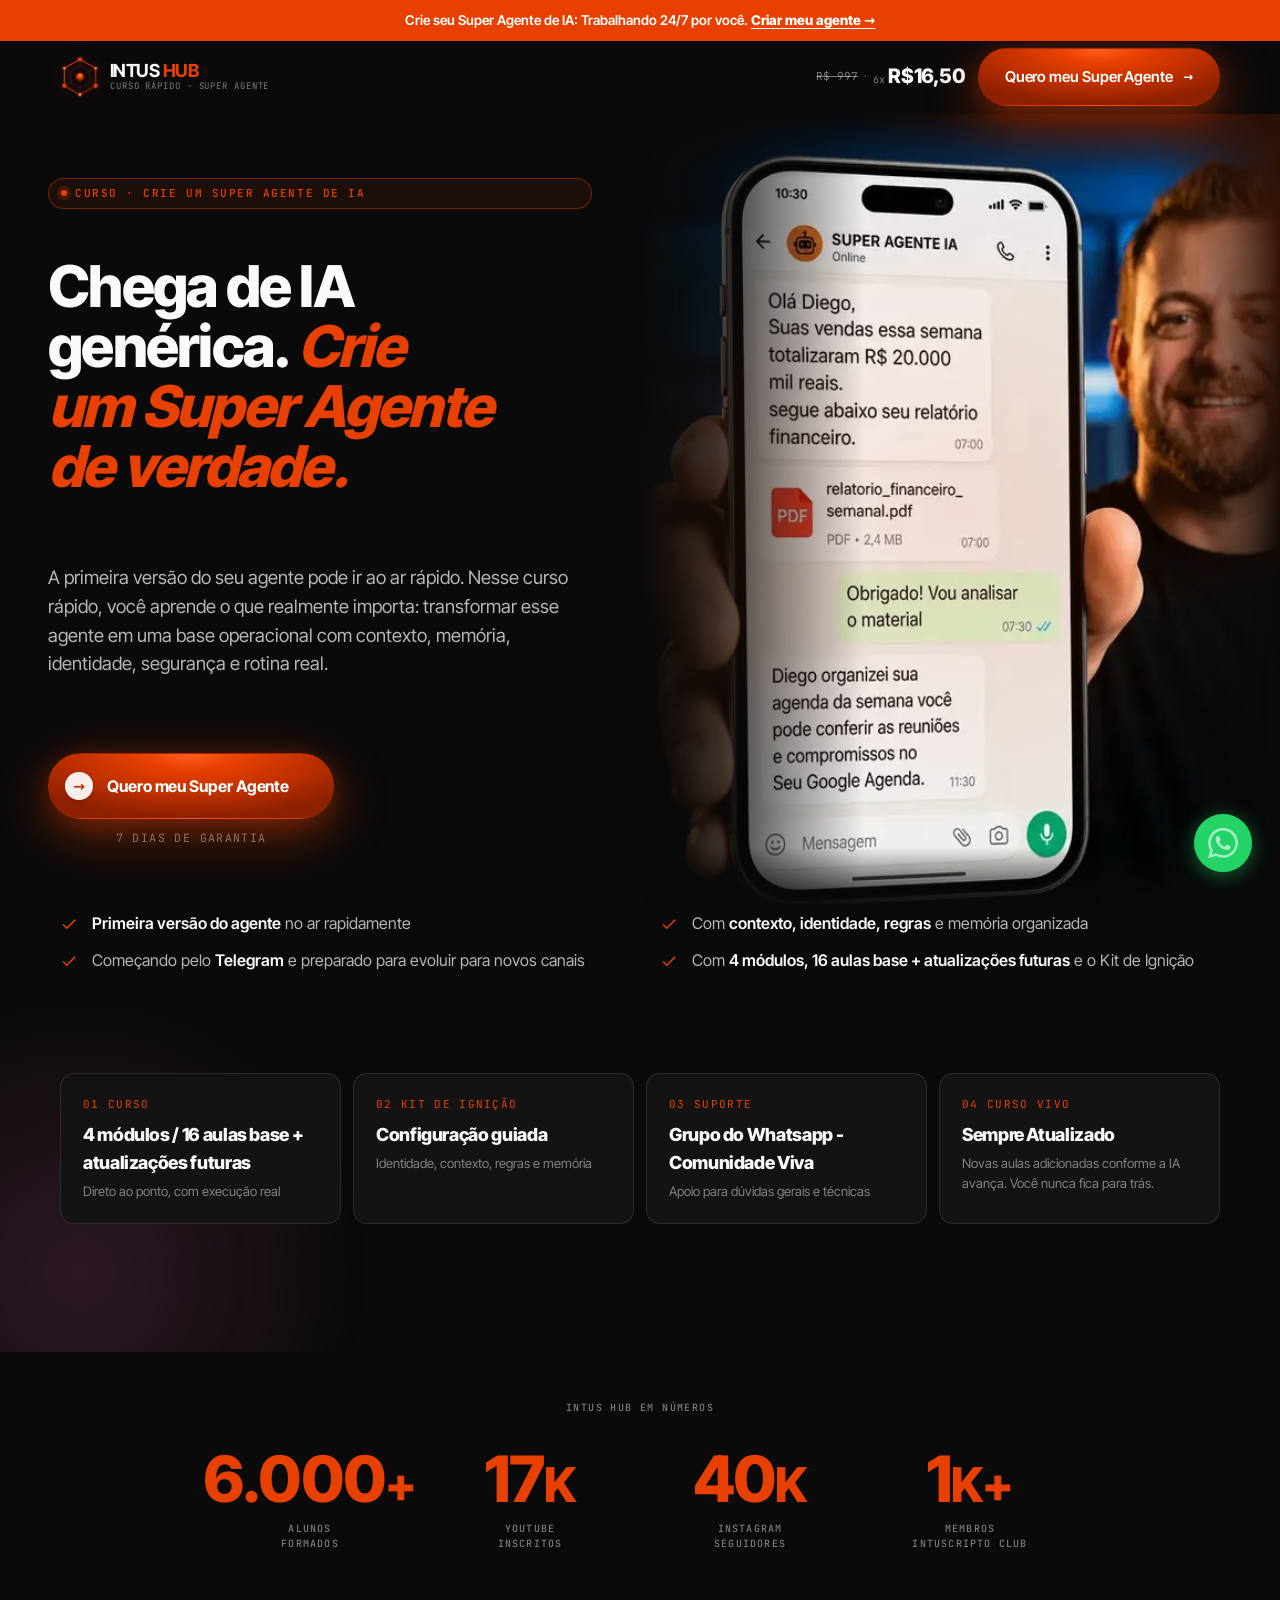
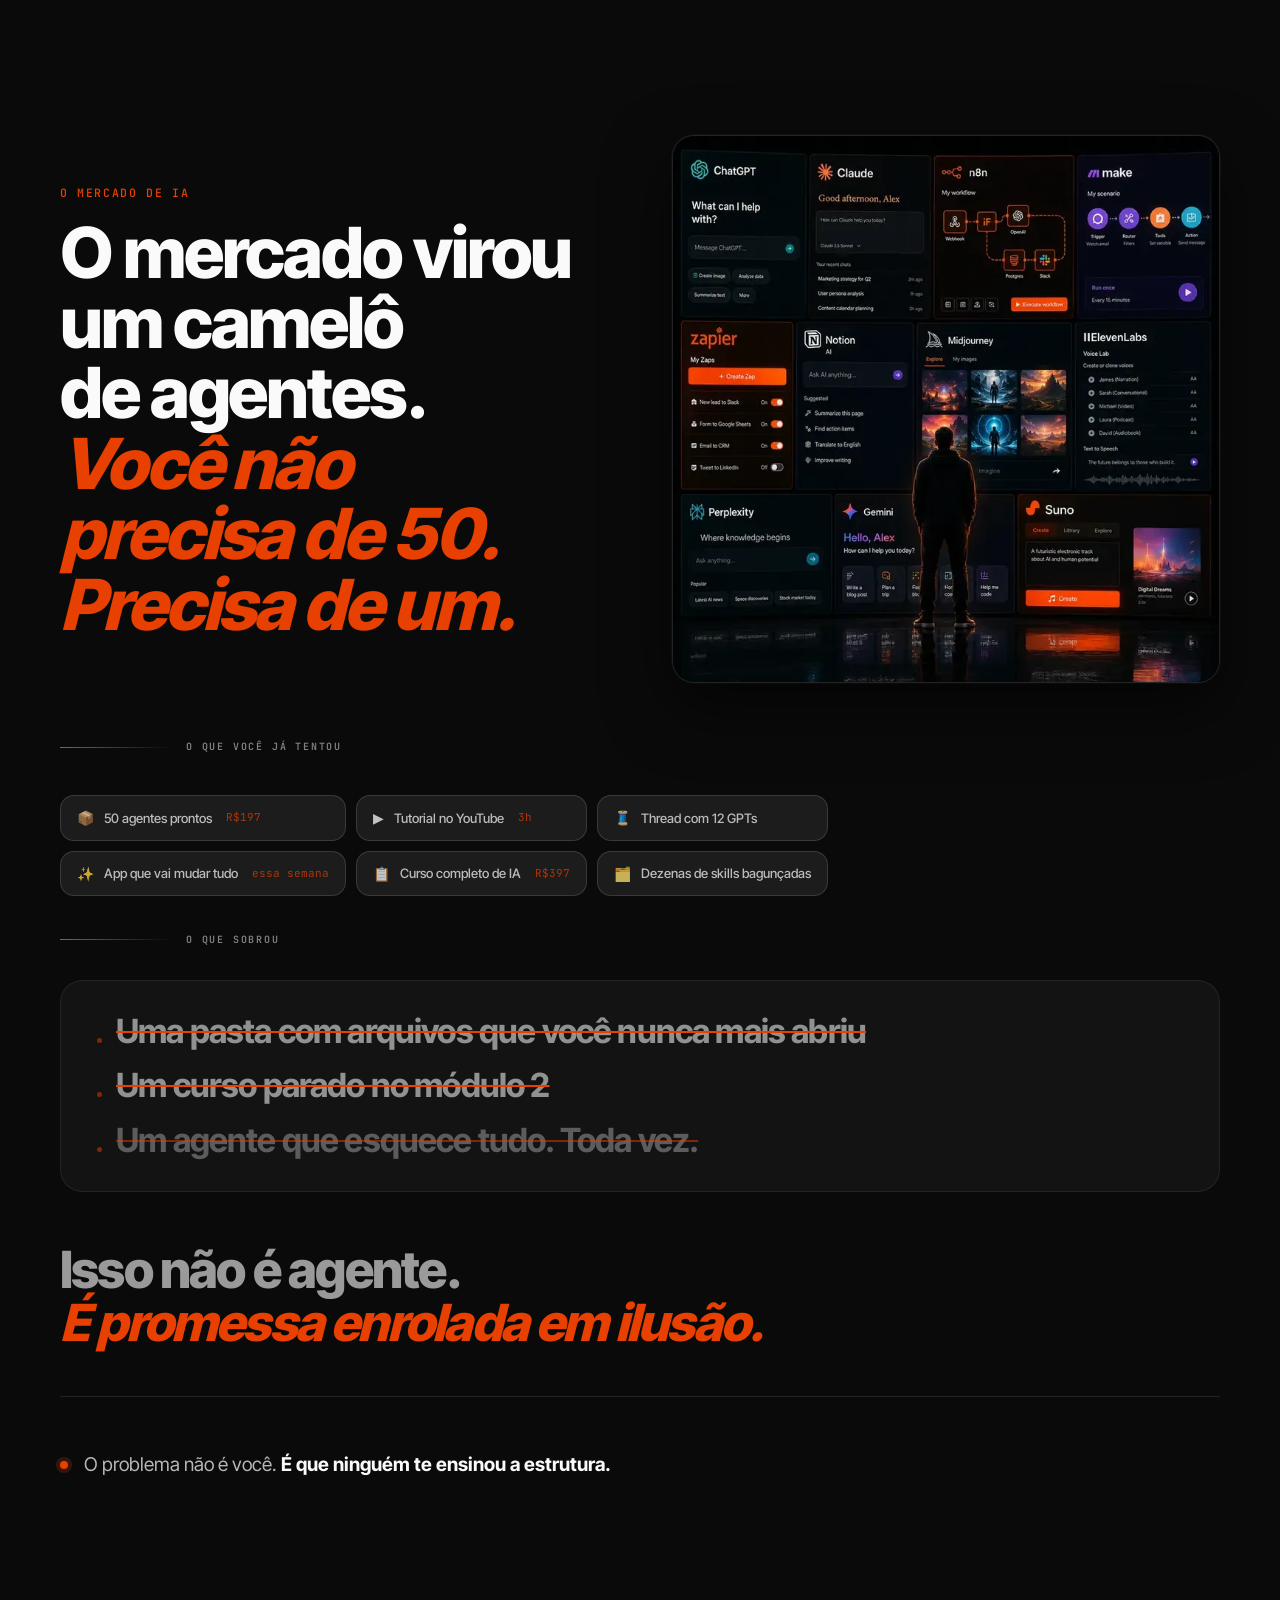
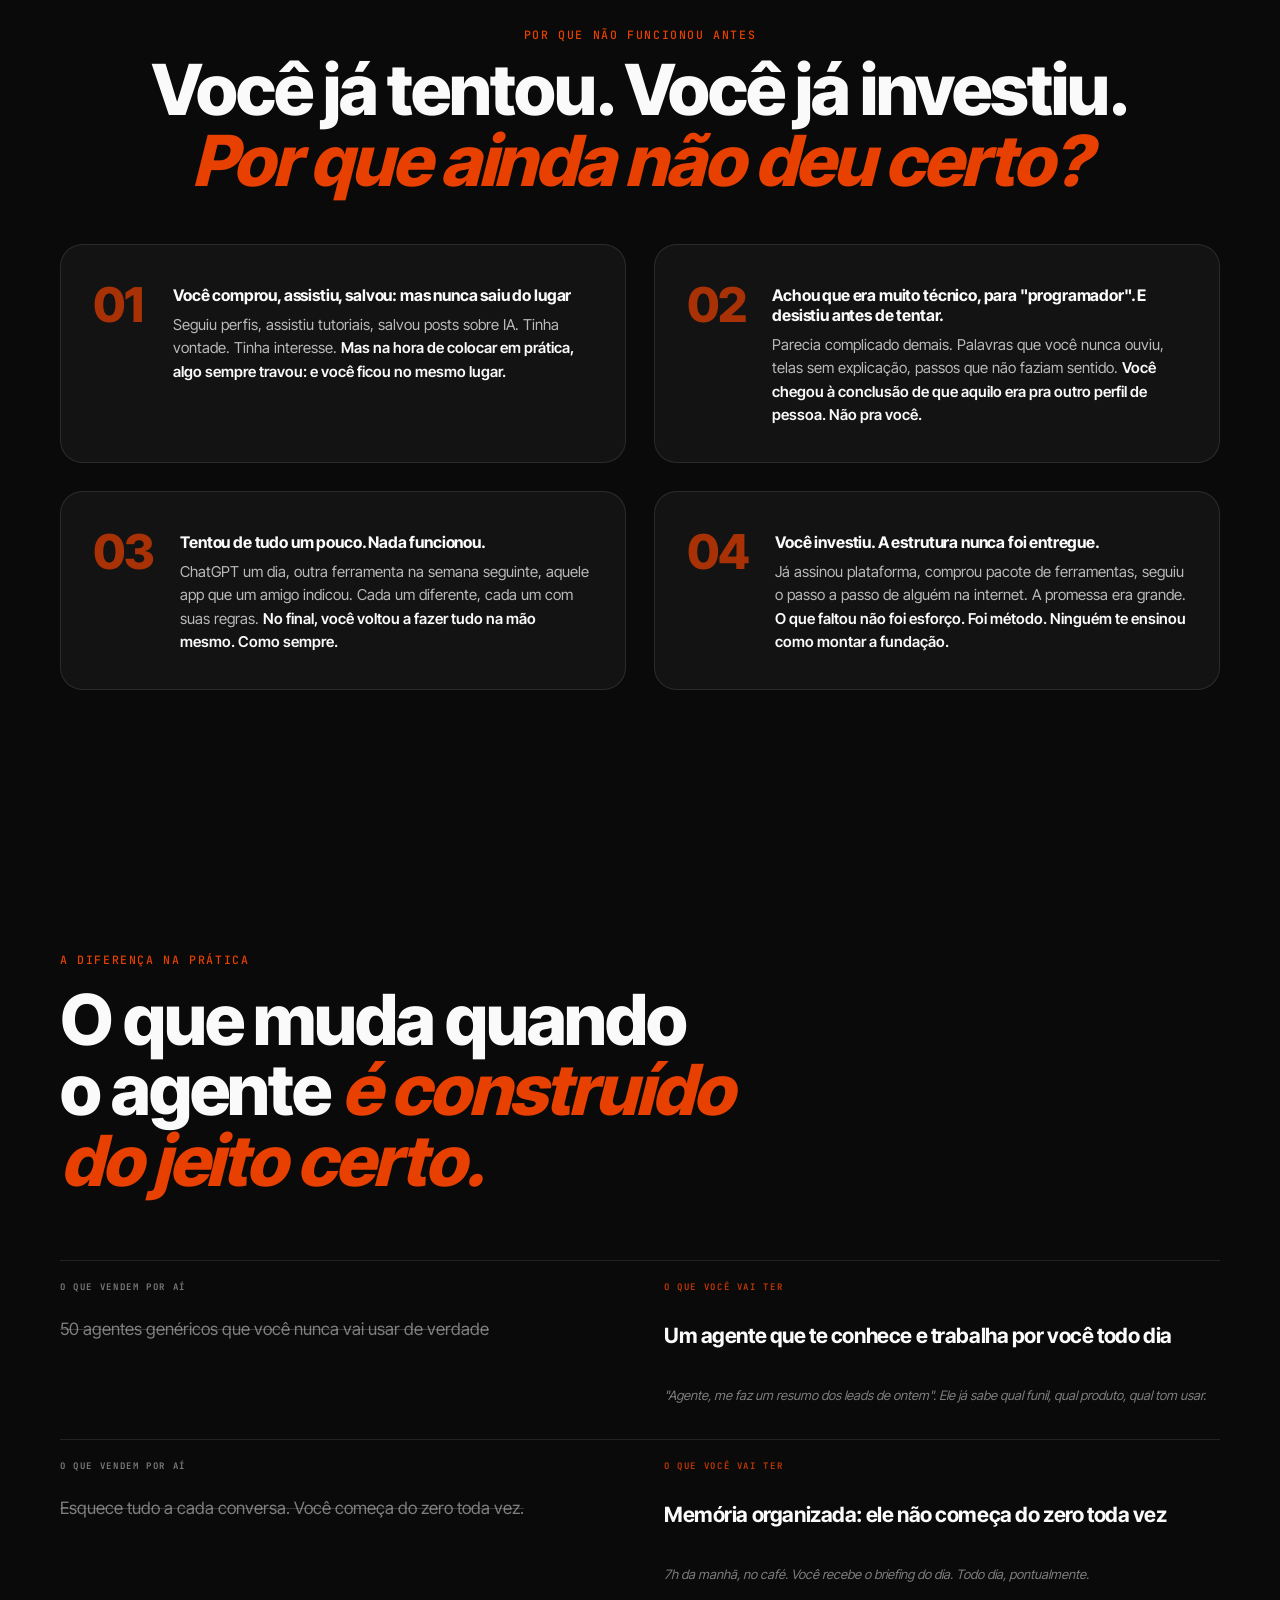
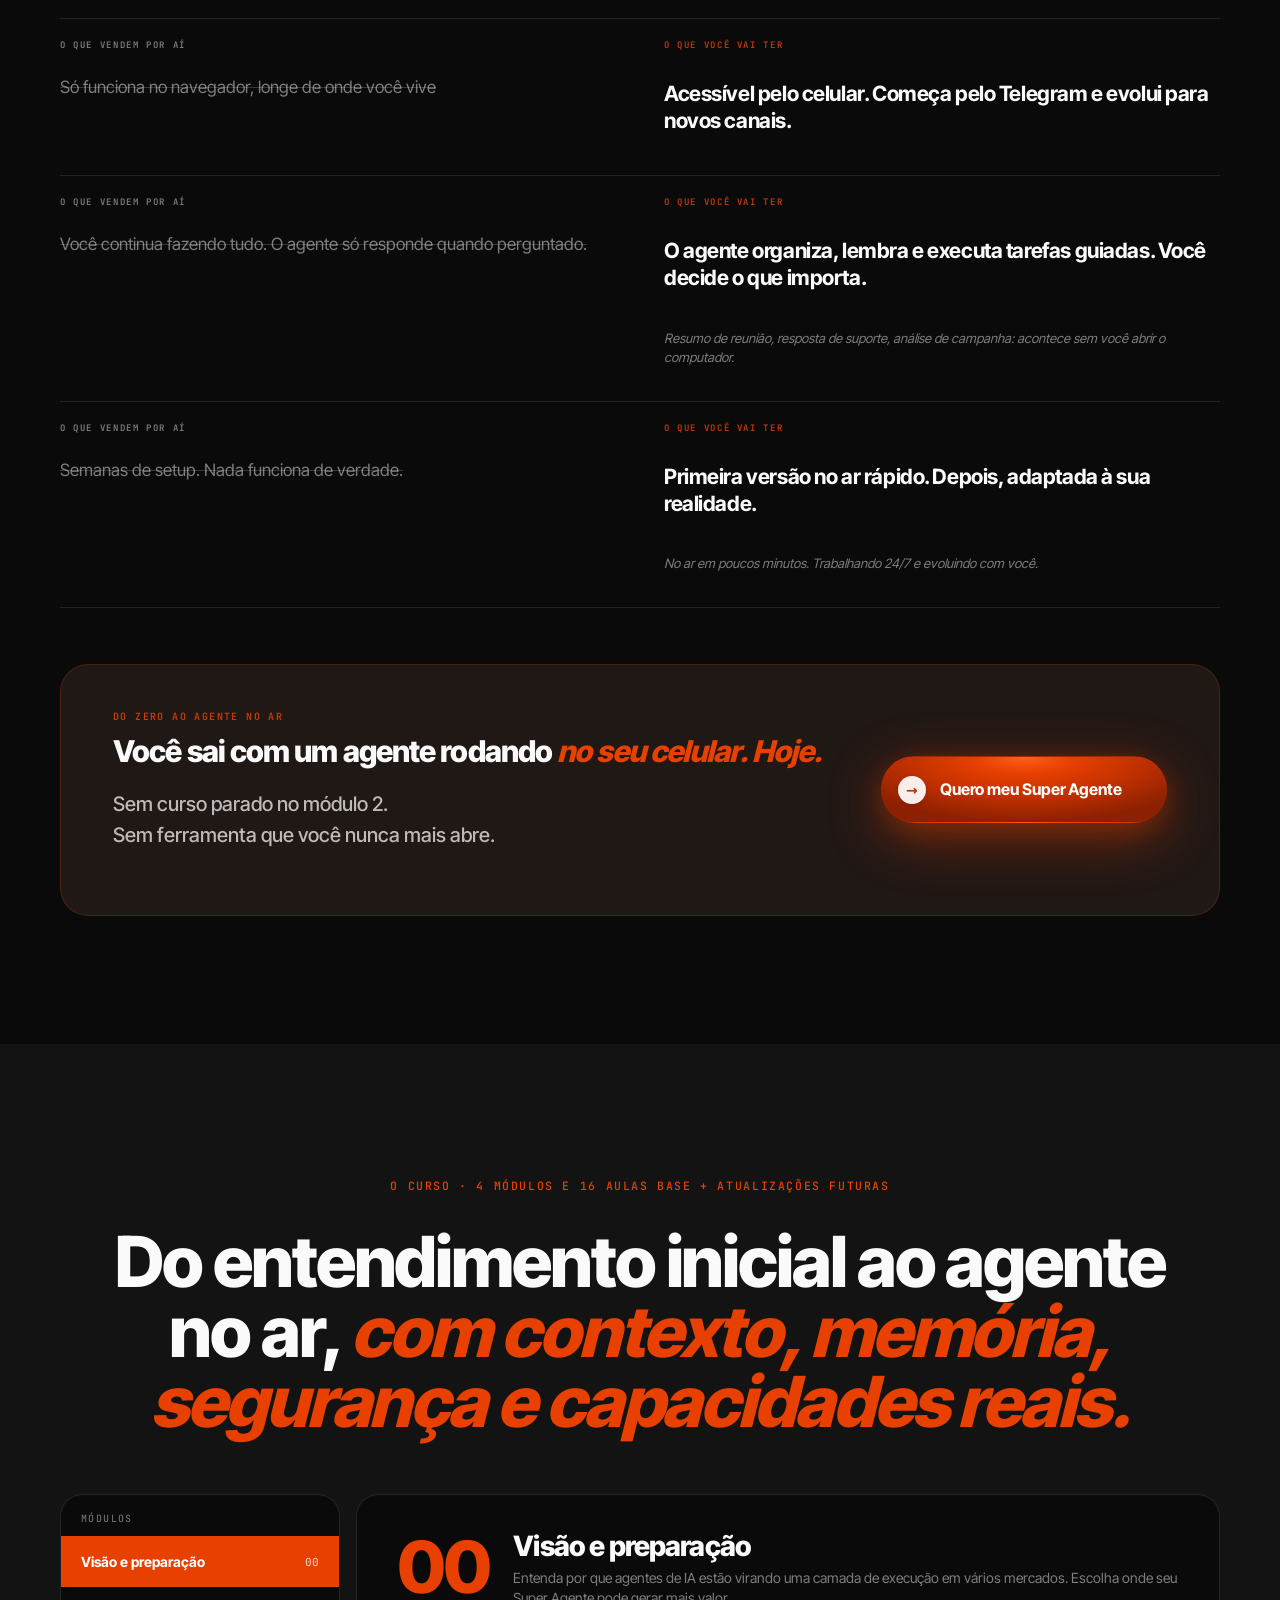
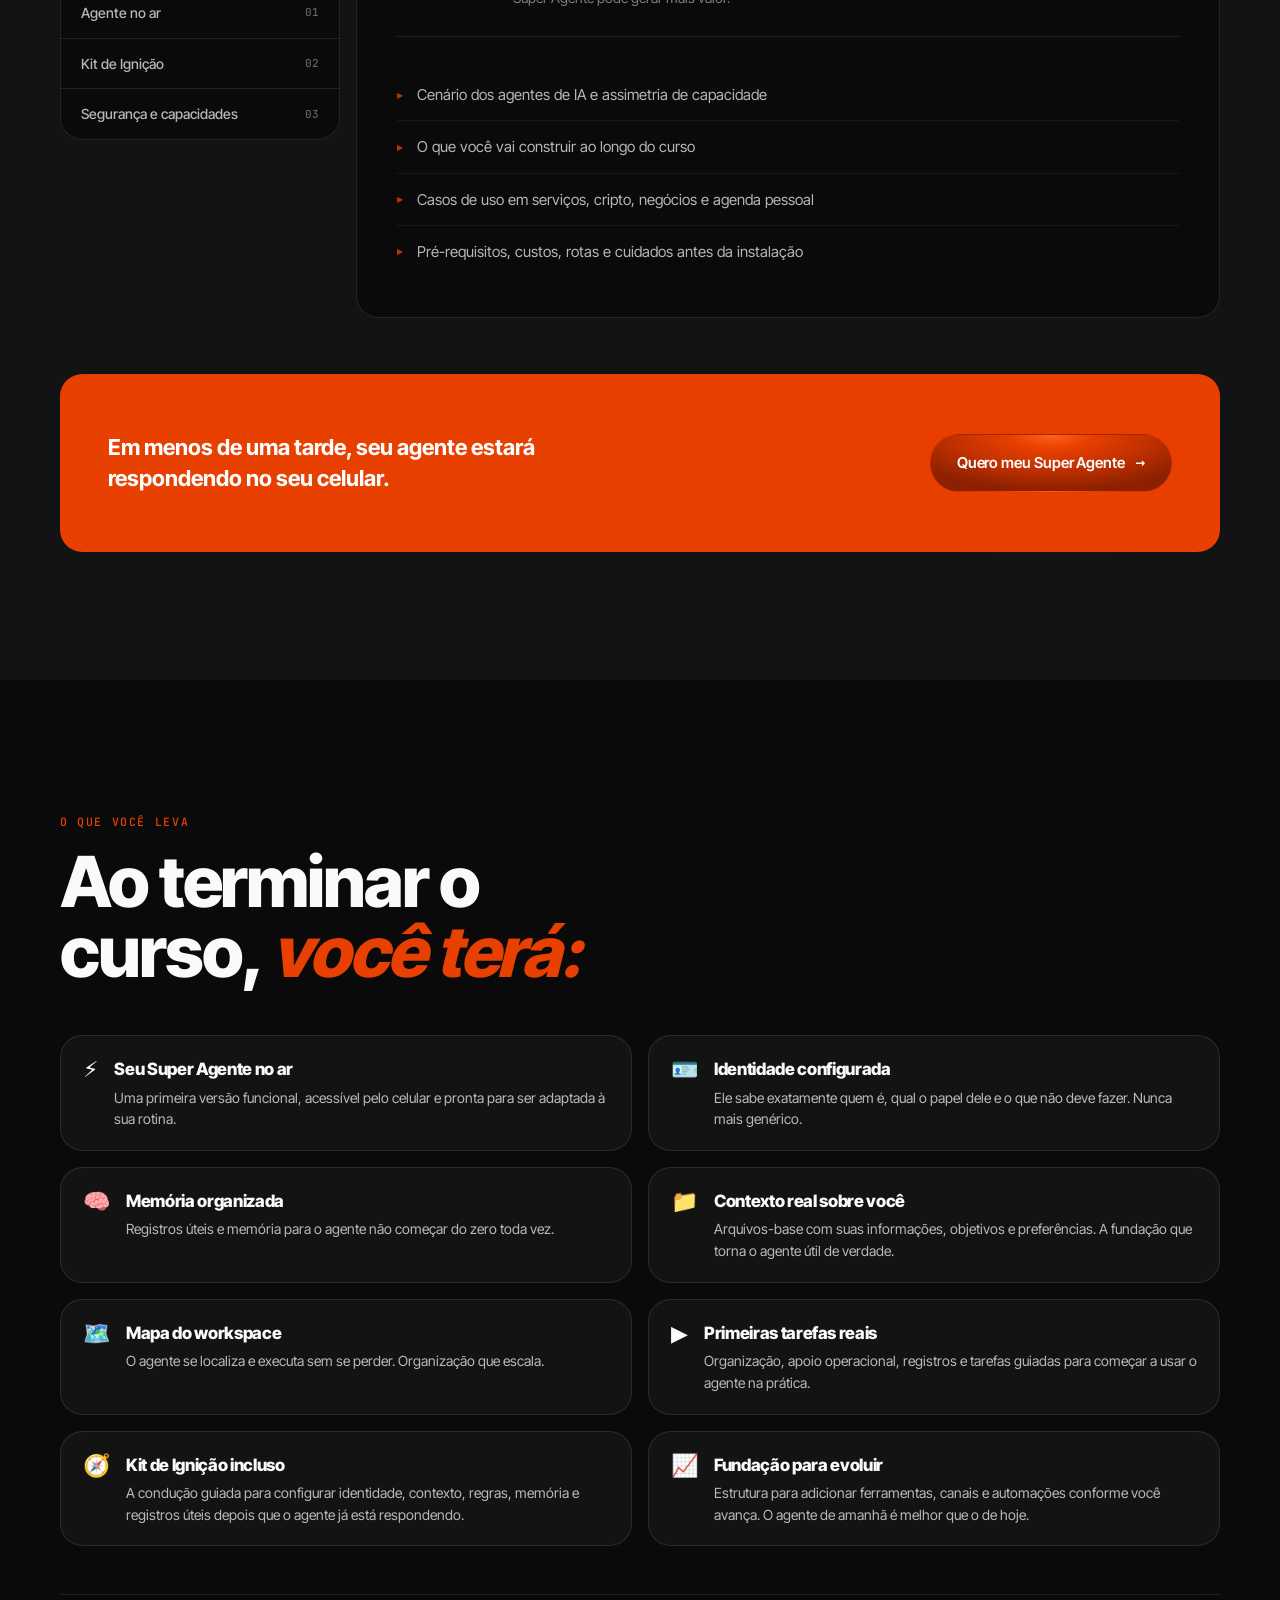
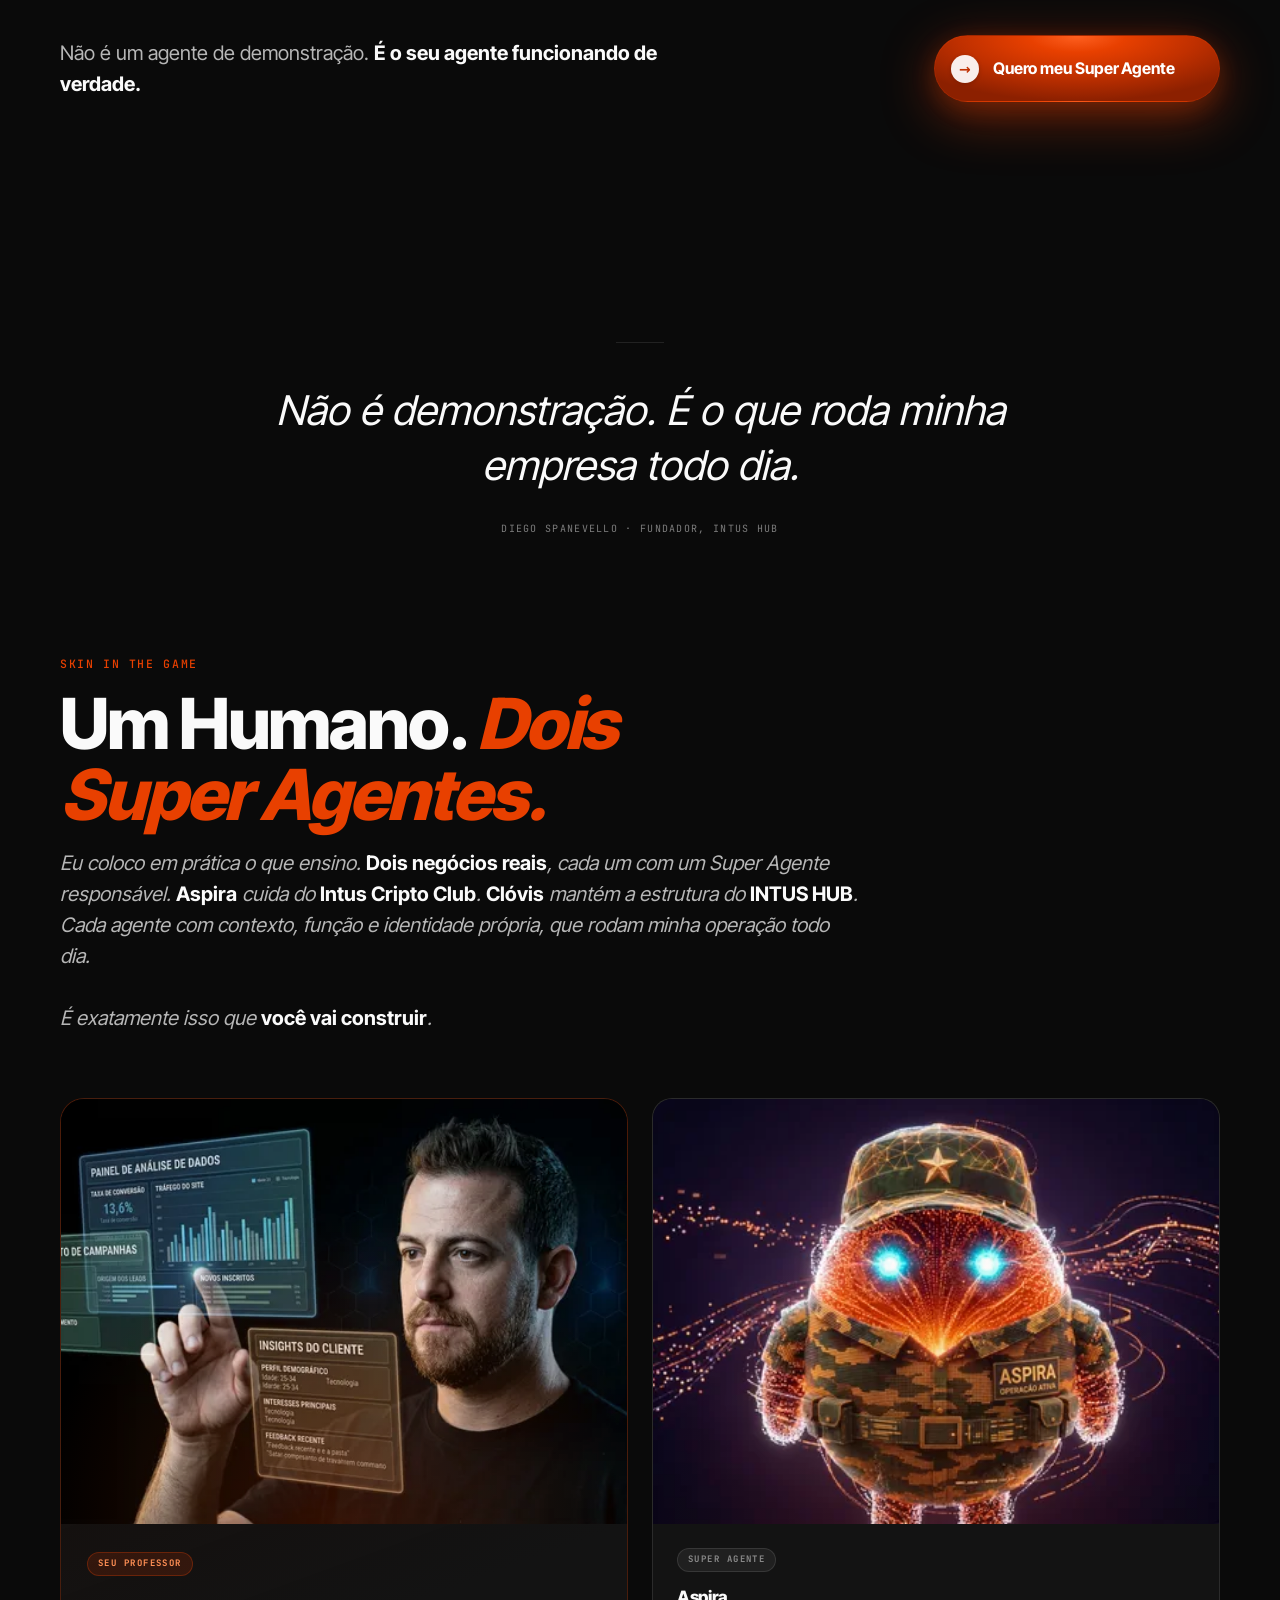
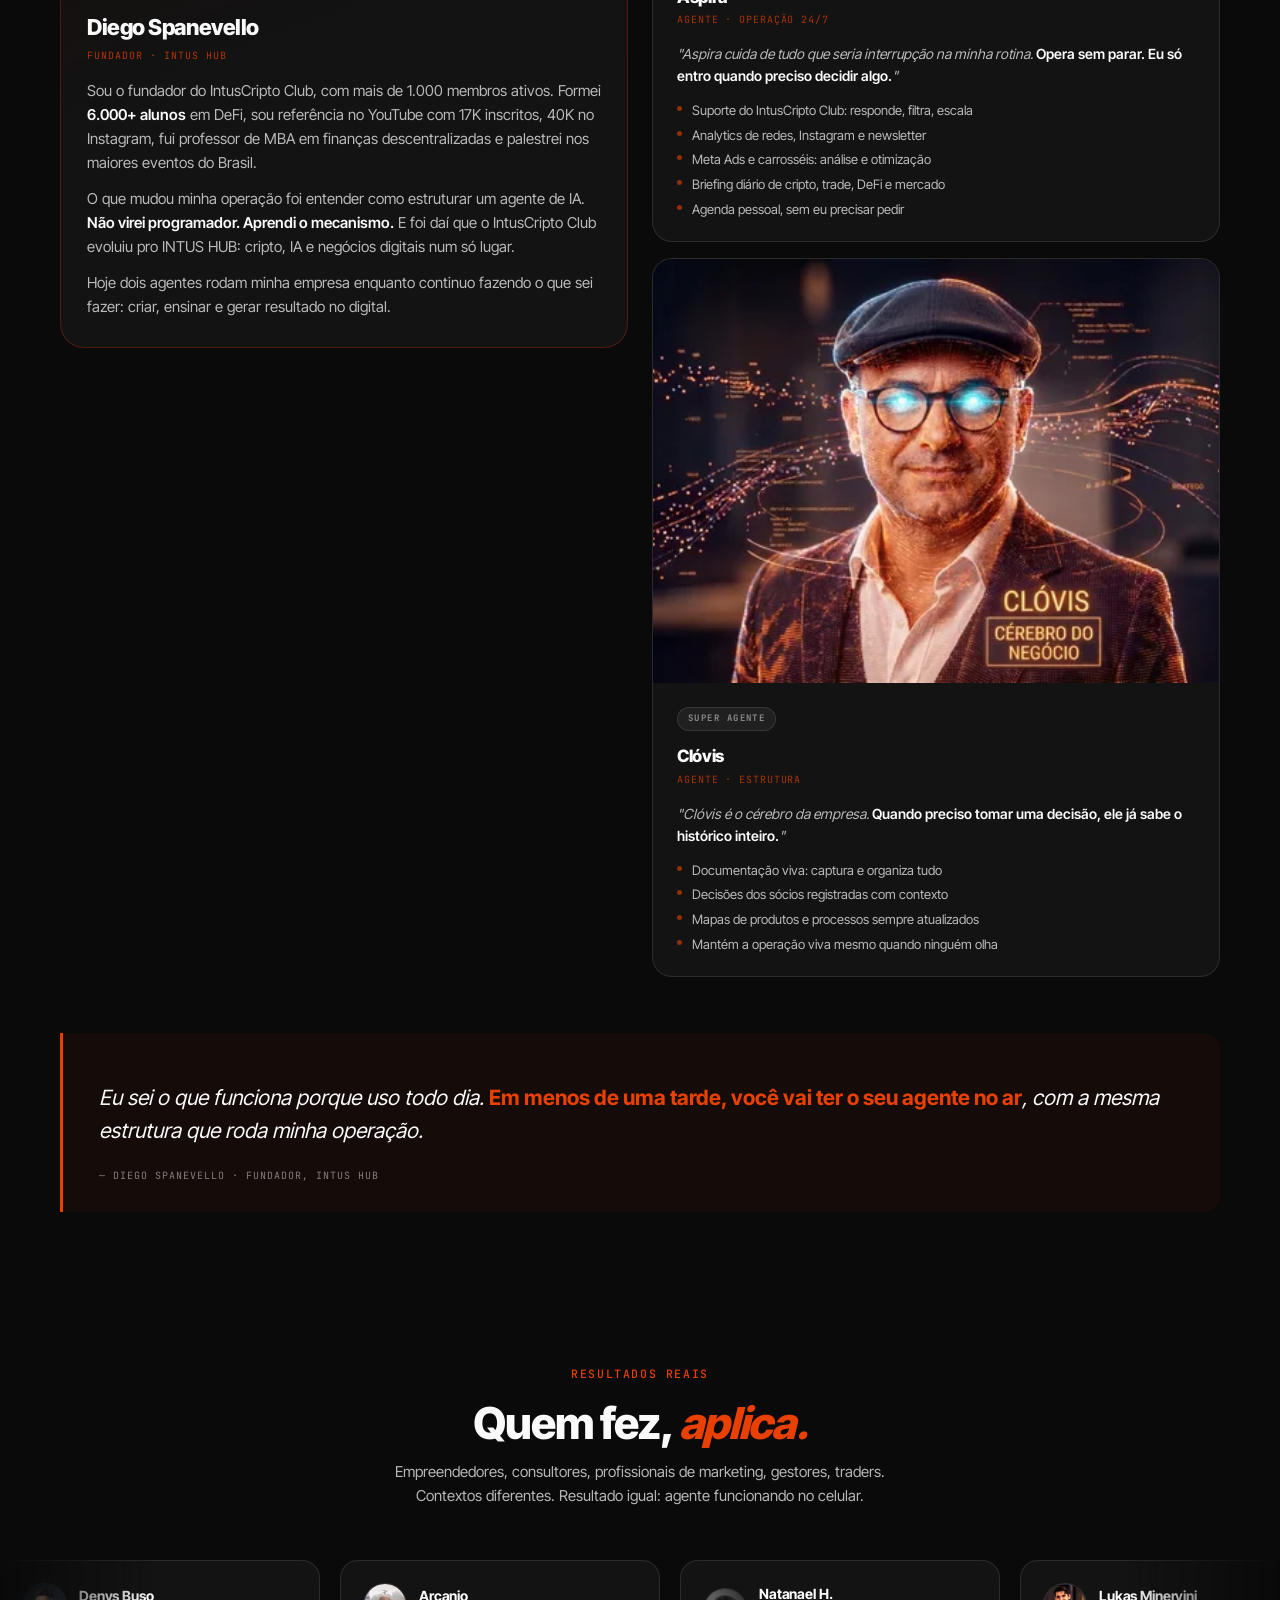
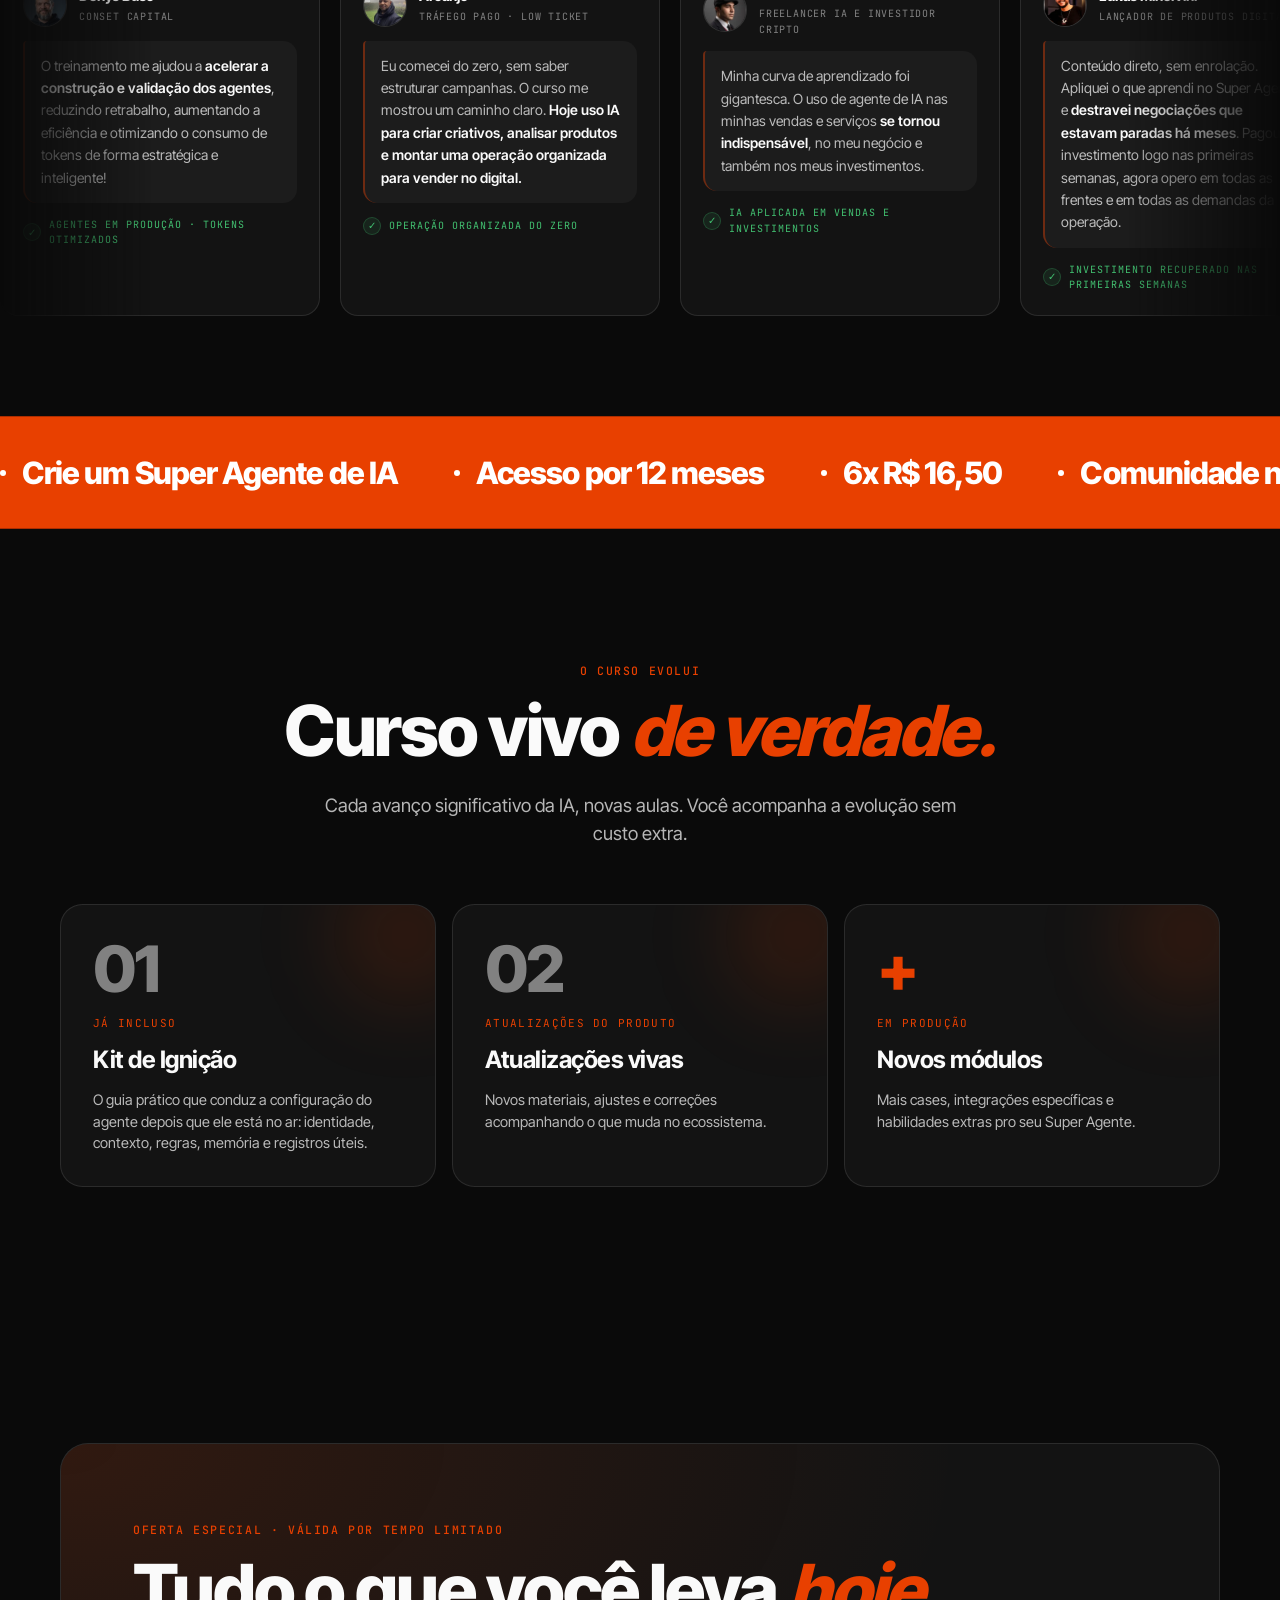
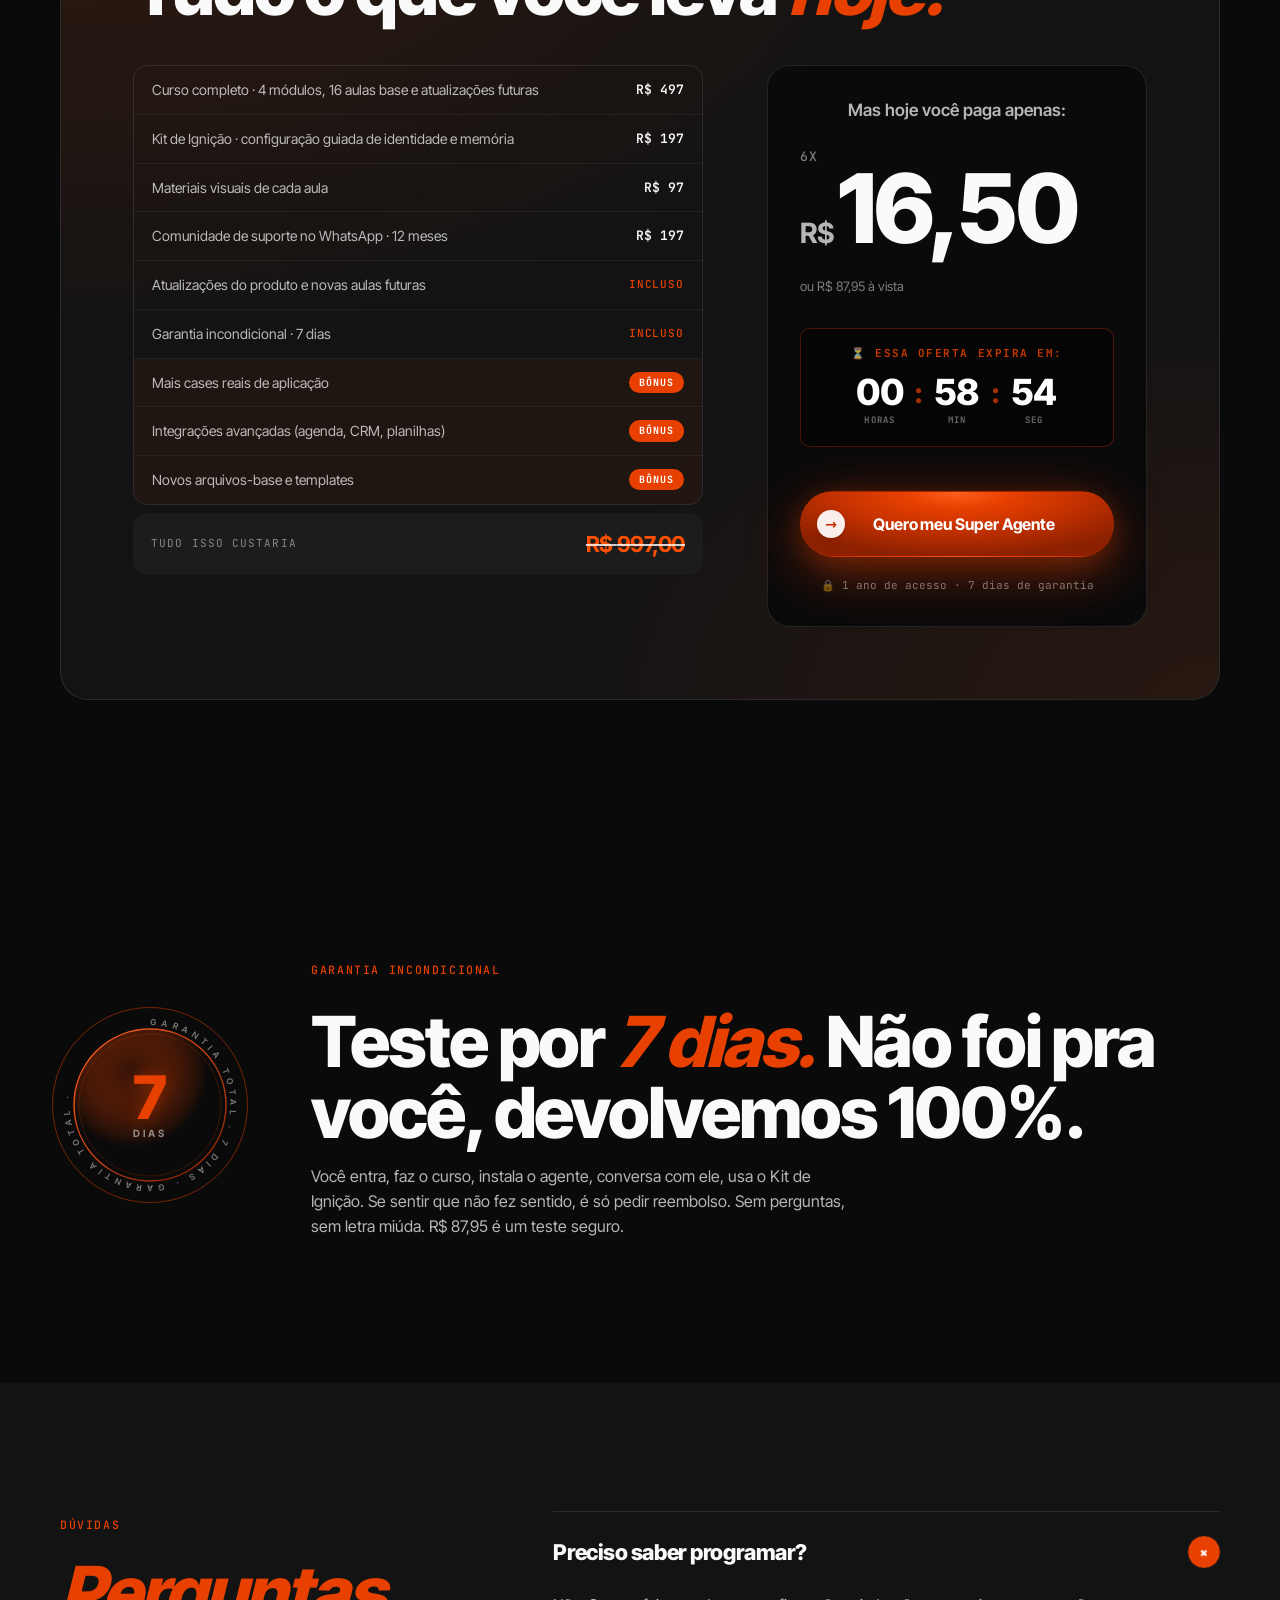
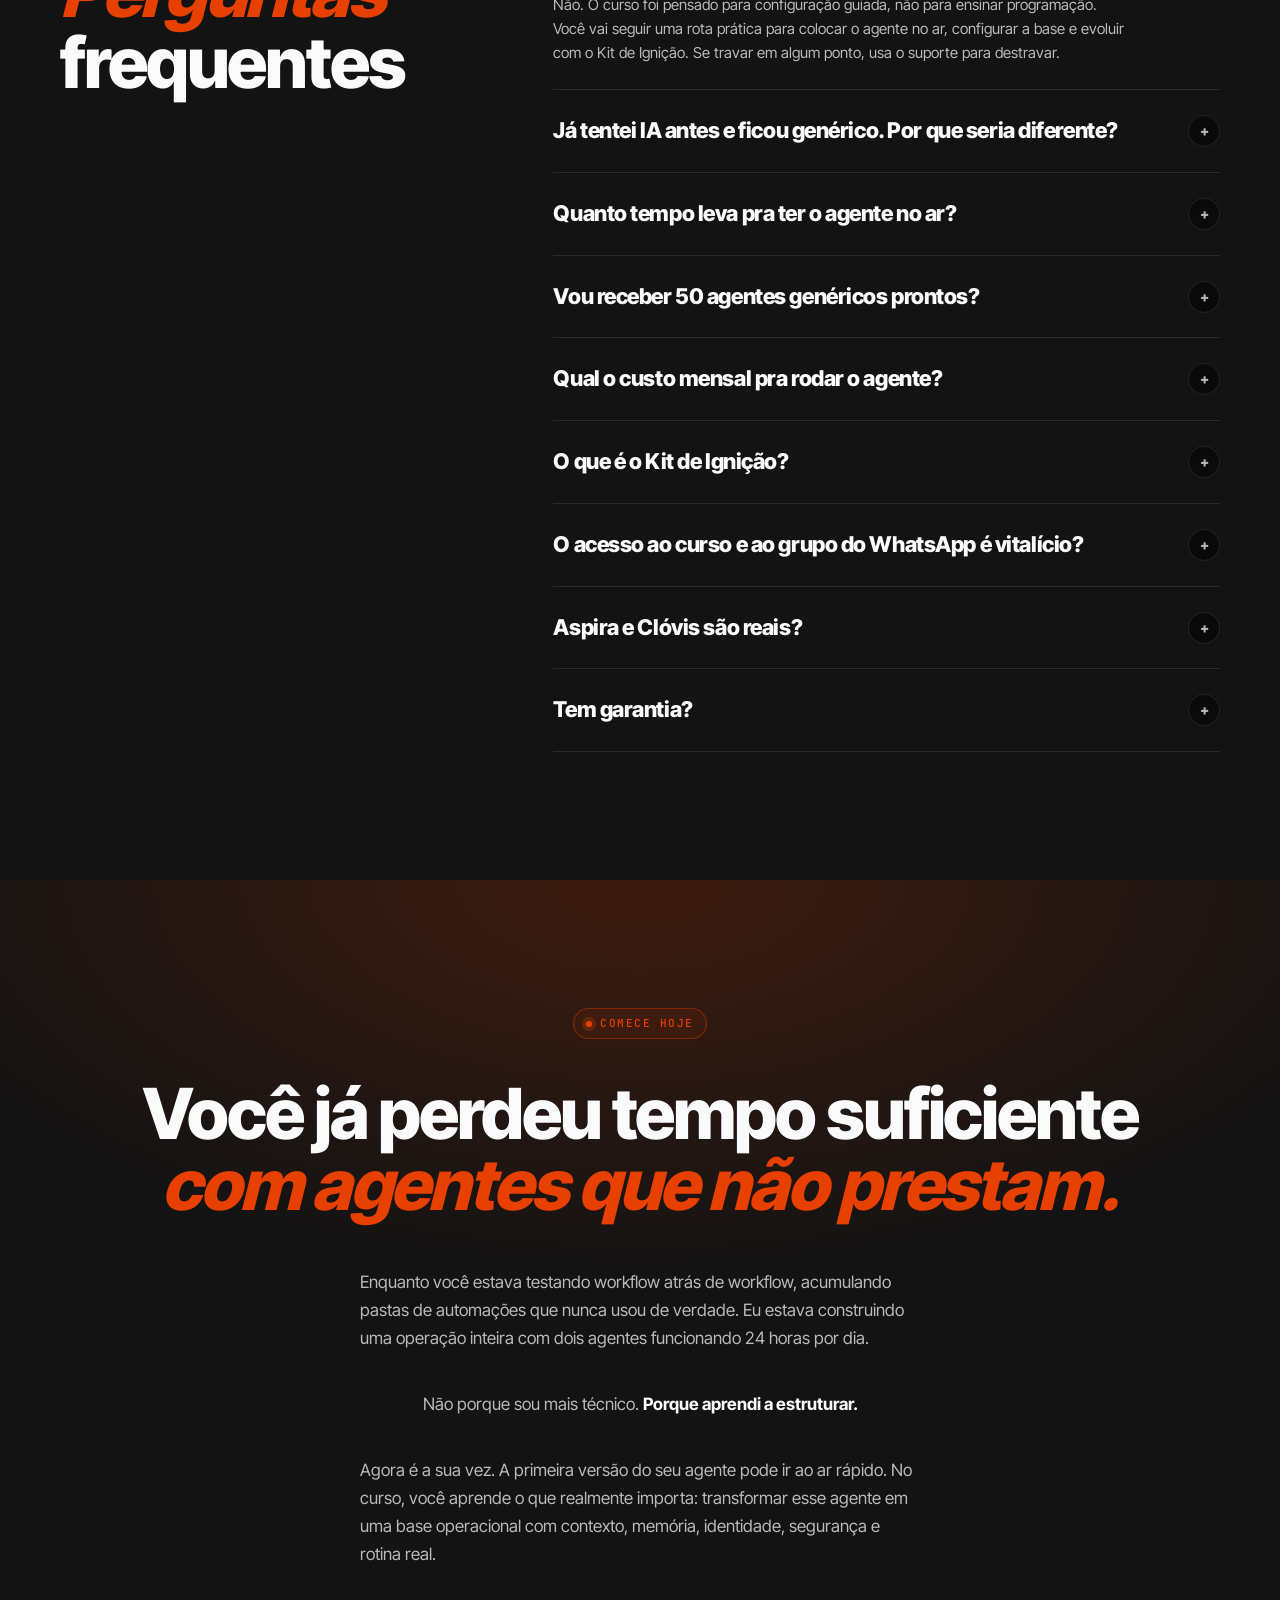
==== index.html @ fddc0493 "perf: entrega responsiva de imagens (hero LCP -36%, noise-tools -37%) Hero (LCP): srcSet 720w/1000w " ====
<!doctype html>
<html lang="pt-BR">
<head>
<meta charset="utf-8">
<meta name="viewport" content="width=device-width, initial-scale=1, viewport-fit=cover">

<!-- Meta Pixel Code (carregamento ADIADO p/ performance mobile — ver ALTERACOES.md §6) -->
<link rel="dns-prefetch" href="https://connect.facebook.net">
<script>
// Stub do fbq: define a fila imediatamente, mas NÃO injeta o fbevents.js (~370KB) ainda.
!function(f,b,e,v,n,t,s)
{if(f.fbq)return;n=f.fbq=function(){n.callMethod?
n.callMethod.apply(n,arguments):n.queue.push(arguments)};
if(!f._fbq)f._fbq=n;n.push=n;n.loaded=!0;n.version='2.0';
n.queue=[]}(window,document,'script');
fbq('init', '1245755299773926');
fbq('track', 'PageView');  // fica na fila e dispara quando o script carregar
// Injeta o fbevents.js só na 1ª interação OU quando o navegador ficar ocioso —
// tira o terceiro de 370KB do caminho crítico do load mobile. A fila acima é
// processada assim que o script chega, então o PageView não se perde.
(function(){
  var done=false, evts=['scroll','mousemove','touchstart','keydown','click'];
  function load(){
    if(done)return; done=true;
    evts.forEach(function(ev){ window.removeEventListener(ev, load); });
    var t=document.createElement('script'); t.async=true;
    t.src='https://connect.facebook.net/en_US/fbevents.js';
    var s=document.getElementsByTagName('script')[0];
    s.parentNode.insertBefore(t, s);
  }
  evts.forEach(function(ev){ window.addEventListener(ev, load, {passive:true}); });
  if('requestIdleCallback' in window){ requestIdleCallback(load, {timeout:4000}); }
  else { setTimeout(load, 3000); }  // fallback (ex.: Safari)
})();
</script>
<noscript><img height="1" width="1" style="display:none"
src="https://www.facebook.com/tr?id=1245755299773926&ev=PageView&noscript=1"
/></noscript>
<!-- End Meta Pixel Code -->

<!-- Utmify — rastreio de UTMs/origem do tráfego (async+defer, não bloqueia o render). -->
<link rel="dns-prefetch" href="https://cdn.utmify.com.br">
<script
  src="https://cdn.utmify.com.br/scripts/utms/latest.js"
  data-utmify-prevent-xcod-sck
  data-utmify-prevent-subids
  async
  defer
></script>
<!-- End Utmify -->

<title>Crie um Super Agente de IA · INTUS HUB</title>
<meta name="description" content="Curso prático da INTUS HUB: crie um Super Agente de IA com identidade, memória e contexto reais — no ar rápido, sem saber programar. 7 dias de garantia.">
<meta property="og:title" content="Crie um Super Agente de IA · INTUS HUB">
<meta property="og:description" content="Seu Super Agente de IA no ar rápido, com identidade, memória e contexto reais. Sem saber programar.">
<meta property="og:type" content="website">
<meta property="og:url" content="https://superagente.intushub.com.br/">
<meta name="theme-color" content="#050D1F">
<link rel="preload" as="image" href="img/heeerochat01.webp" imagesrcset="img/heeerochat01-720.webp 720w, img/heeerochat01.webp 1000w" imagesizes="(max-width: 920px) 100vw, 50vw" fetchpriority="high">
<!-- Inter Tight self-hosted (fonte do título = LCP): preload p/ a fonte ficar pronta antes
     do 1º paint, sem esperar o Google Fonts (2 origens de terceiros). @font-face no styles.css. -->
<link rel="preload" as="font" type="font/woff2" href="fonts/inter-tight-latin.woff2" crossorigin>
<link rel="icon" type="image/svg+xml" href="data:image/svg+xml,<svg xmlns='http://www.w3.org/2000/svg' viewBox='0 0 32 32'><rect width='32' height='32' rx='6' fill='%23050D1F'/><polygon points='16,2 28,9 28,23 16,30 4,23 4,9' fill='none' stroke='%23E84000' stroke-width='2'/><line x1='16' y1='16' x2='16' y2='2' stroke='%230055FF' stroke-width='1'/><line x1='16' y1='16' x2='28' y2='9' stroke='%230055FF' stroke-width='1'/><line x1='16' y1='16' x2='28' y2='23' stroke='%230055FF' stroke-width='1'/><line x1='16' y1='16' x2='16' y2='30' stroke='%23F0B429' stroke-width='1.5'/><line x1='16' y1='16' x2='4' y2='23' stroke='%230055FF' stroke-width='1'/><line x1='16' y1='16' x2='4' y2='9' stroke='%230055FF' stroke-width='1'/><circle cx='16' cy='16' r='3.5' fill='%23F0B429'/></svg>">
<link rel="preconnect" href="https://fonts.googleapis.com">
<link rel="preconnect" href="https://fonts.gstatic.com" crossorigin>
<!-- Google Fonts NÃO-bloqueante: preload + media=print/onload (o texto pinta na hora com
     os fallbacks e troca quando a fonte chega — display=swap já estava ativo). -->
<link rel="preload" as="style" href="https://fonts.googleapis.com/css2?family=JetBrains+Mono:wght@400;500;700&family=Instrument+Serif:ital@0;1&display=swap">
<link rel="stylesheet" href="https://fonts.googleapis.com/css2?family=JetBrains+Mono:wght@400;500;700&family=Instrument+Serif:ital@0;1&display=swap" media="print" onload="this.media='all'">
<noscript><link rel="stylesheet" href="https://fonts.googleapis.com/css2?family=JetBrains+Mono:wght@400;500;700&family=Instrument+Serif:ital@0;1&display=swap"></noscript>

<!-- Critical CSS inline (above-the-fold) — gerado por critical-css.ps1, NÃO editar à mão.
     O styles.css completo carrega de forma não-bloqueante logo abaixo. -->
<style id="critical-css">/*CRITICAL-CSS-START*/@font-face { font-family: "Inter Tight"; font-style: normal; font-weight: 400 800; font-display: swap; src: url("fonts/inter-tight-latin.woff2") format("woff2"); }:root { --accent: #FE5000; --accent-2: #FF7A33; --accent-ink: #ffffff; --bg: #0a0a0a; --bg-2: #131313; --bg-3: #1c1c1c; --ink: #fafafa; --ink-2: rgba(250,250,250,.72); --ink-3: rgba(250,250,250,.48); --line: rgba(250,250,250,.10); --line-2: rgba(250,250,250,.06); --f-display: "Inter Tight", ui-sans-serif, system-ui, sans-serif; --f-body: "Inter Tight", ui-sans-serif, system-ui, sans-serif; --f-mono: "JetBrains Mono", ui-monospace, SFMono-Regular, monospace; --f-serif: "Instrument Serif", "Times New Roman", serif; --brand-gold: #FE5000; --r-sm: 8px; --r: 14px; --r-lg: 22px; --r-xl: 28px; --pad-section: clamp(80px, 10vw, 144px); --container: 1240px; }[data-palette="black"] { --bg: #0a0a0a; --bg-2: #131313; --bg-3: #1c1c1c; }*, ::before, ::after { box-sizing: border-box; }html { scroll-behavior: smooth; overflow-x: clip; }body { margin: 0px; background: var(--bg); color: var(--ink); font-family: var(--f-body); font-size: 16px; line-height: 1.55; -webkit-font-smoothing: antialiased; text-rendering: optimizelegibility; overflow-x: clip; }img { max-width: 100%; display: block; }a { color: inherit; text-decoration: none; }.container { max-width: var(--container); margin: 0px auto; padding: 0px clamp(20px, 4vw, 40px); }.eyebrow { font-family: var(--f-mono); font-size: 11px; font-weight: 500; letter-spacing: 0.14em; text-transform: uppercase; color: var(--accent); display: inline-flex; align-items: center; gap: 8px; padding: 6px 12px; border: 1px solid color-mix(in oklab, var(--accent) 40%, transparent); border-radius: 999px; background: color-mix(in oklab, var(--accent) 8%, transparent); }.eyebrow::before { content: ""; width: 6px; height: 6px; border-radius: 50%; background: var(--accent); box-shadow: 0 0 0 4px color-mix(in oklab, var(--accent) 22%, transparent); animation: 2.2s ease 0s infinite normal none running pulse; }@keyframes pulse { 
  50% { box-shadow: 0 0 0 8px color-mix(in oklab, var(--accent) 0%, transparent); }
}.h-display { font-family: var(--f-display); font-weight: 800; letter-spacing: -0.03em; line-height: 1; text-wrap: balance; margin: 0px; }.h-display em { font-style: italic; font-weight: inherit; color: var(--accent); }.lead { font-size: clamp(16px, 1.45vw, 19px); color: var(--ink-2); max-width: 60ch; text-wrap: pretty; line-height: 1.55; }.btn { display: inline-flex; align-items: center; gap: 10px; padding: 16px 26px; border-radius: 999px; border: 1px solid transparent; font-weight: 600; font-size: 15px; letter-spacing: -0.005em; font-family: var(--f-body); transition: transform 0.2s, box-shadow 0.2s, padding 0.45s cubic-bezier(0.4, 0, 0.2, 1); white-space: nowrap; position: relative; overflow: hidden; }.btn:hover { transform: translateY(-1px); }.btn-primary { background: radial-gradient(67.54% 100.03% at 50% 0%, rgb(255, 96, 32) 0%, rgb(232, 64, 0) 25%, rgb(192, 48, 0) 62%, rgb(140, 32, 0) 100%); color: rgb(255, 255, 255); border: 1.2px solid rgba(232, 64, 0, 0.22); box-shadow: rgba(232, 64, 0, 0.22) 0px 6px 23px, rgba(232, 64, 0, 0.45) 0px 14px 54px; backface-visibility: hidden; }.btn-primary::before { content: ""; position: absolute; top: 0px; left: 0px; height: 100%; width: 100%; background: linear-gradient(100deg, transparent 38%, rgba(255, 255, 255, 0.85) 50%, transparent 62%); transform: translateX(-100%); mix-blend-mode: plus-lighter; opacity: 0; pointer-events: none; animation: 2.6s linear 0s infinite normal none running btn-sweep; }@keyframes btn-sweep { 
  0% { opacity: 0; transform: translateX(-100%); }
  20% { opacity: 0.55; }
  50% { opacity: 0.95; transform: translateX(0%); }
  80% { opacity: 0.55; }
  100% { opacity: 0; transform: translateX(100%); }
}.btn-primary:hover { filter: brightness(1.15); box-shadow: rgba(232, 64, 0, 0.3) 0px 8px 28px, rgba(232, 64, 0, 0.55) 0px 18px 60px; }.btn-primary.btn-big { padding: 20px 44px 20px 58px; }.btn-primary.btn-big::after { content: "→"; position: absolute; top: 50%; left: 16px; transform: translateY(-50%) translateZ(0px); width: 28px; height: 28px; line-height: 28px; text-align: center; background: rgba(255, 255, 255, 0.92); border-radius: 50%; color: rgb(192, 48, 0); font-size: 14px; font-weight: 700; box-shadow: rgba(0, 0, 0, 0.18) 0px 1px 4px; transition: left 0.45s cubic-bezier(0.4, 0, 0.2, 1), width 0.35s, height 0.35s, line-height 0.35s; will-change: left; }.btn-primary.btn-big:hover { padding: 20px 58px 20px 44px; filter: brightness(1.15); }.btn-primary.btn-big:hover::after { left: calc(100% - 44px); width: 32px; height: 32px; line-height: 32px; }.btn-primary.btn-big .btn-arrow { display: none; }.btn-arrow { font-size: 12px; transition: transform 0.25s; display: inline-block; }.btn:not(.btn-big):hover .btn-arrow { transform: translateX(3px); }.btn-big { font-size: 16px; font-weight: 700; }.announce { background: var(--accent); color: var(--accent-ink); padding: 10px 16px; text-align: center; font-size: 13.5px; font-weight: 600; position: relative; z-index: 60; }.announce a { font-weight: 800; text-decoration: underline; text-underline-offset: 3px; }.nav { position: sticky; top: 0px; z-index: 50; transition: background 0.3s, backdrop-filter 0.3s, border-color 0.3s; border-bottom: 1px solid transparent; }.nav-inner { display: flex; align-items: center; justify-content: space-between; height: 72px; }.brand { font-family: var(--f-display); font-weight: 700; font-size: 20px; letter-spacing: -0.03em; display: inline-flex; align-items: center; gap: 10px; text-transform: uppercase; }.brand-hex { flex-shrink: 0; filter: drop-shadow(rgba(232, 64, 0, 0.22) 0px 0px 10px); }.brand-name { display: flex; flex-direction: column; align-items: flex-start; gap: 2px; line-height: 1; }.brand-wordmark { font-family: var(--f-display); font-weight: 700; font-size: 18px; letter-spacing: -0.03em; text-transform: uppercase; line-height: 1; }.brand-hub { color: var(--accent); }.brand-sub { font-family: var(--f-mono); font-size: 9px; font-weight: 400; letter-spacing: 0.1em; text-transform: uppercase; color: var(--ink-3); white-space: nowrap; line-height: 1; }.nav-right { display: flex; align-items: center; gap: 12px; }.nav-price { display: flex; align-items: center; gap: 6px; }.nav-price-old { font-family: var(--f-mono); font-size: 11px; color: var(--ink-3); text-decoration: line-through; }.nav-price-sep { font-size: 11px; color: var(--ink-3); }.nav-price-inst { display: flex; align-items: baseline; gap: 3px; }.nav-price-times { font-family: var(--f-mono); font-size: 10px; color: var(--ink-3); font-weight: 400; }.nav-price-value { font-family: var(--f-display); font-size: 20px; font-weight: 800; color: var(--ink); letter-spacing: -0.02em; line-height: 1; }@media (max-width: 720px){.nav-price { display: none; }}.hero { position: relative; overflow: hidden; padding-bottom: var(--pad-section); }.hero-bleed-grid { display: grid; grid-template-columns: 1fr 1fr; min-height: 640px; position: relative; z-index: 2; }.hero-content-col { display: flex; flex-direction: column; justify-content: center; gap: 28px; padding: 64px 48px 64px clamp(20px, 4vw, 48px); position: relative; z-index: 3; }.hero-content { max-width: 560px; width: 100%; display: flex; flex-direction: column; gap: 20px; }.hero-title { font-size: clamp(44px, 4.5vw, 72px); line-height: 1.04; margin: 28px 0px; text-wrap: balance; }.hero-bullets { list-style: none; padding: 0px; margin: 32px 0px; display: flex; flex-direction: column; gap: 14px; }.hero-bullets-below { display: grid; grid-template-columns: 1fr 1fr; gap: 12px 40px; margin: 0px 0px 40px; }.hero-bullets li { display: flex; align-items: flex-start; gap: 14px; font-size: 16px; color: var(--ink-2); }.hero-bullets li::before { content: ""; flex: 0 0 18px; height: 18px; background: var(--accent); mask: url("data:image/svg+xml;utf8,<svg xmlns='http://www.w3.org/2000/svg' viewBox='0 0 24 24'><path fill='black' d='M9 16.17 4.83 12l-1.42 1.41L9 19 21 7l-1.41-1.41z'/></svg>") center center / contain no-repeat; margin-top: 4px; }.hero-bullets strong { color: var(--ink); font-weight: 600; }.hero-actions { display: flex; gap: 12px; margin-top: 36px; flex-wrap: wrap; align-items: center; }.hero-actions-wrap { display: inline-flex; flex-direction: column; align-items: center; gap: 10px; }.hero-actions-meta { font-family: var(--f-mono); font-size: 11.5px; letter-spacing: 0.12em; text-transform: uppercase; color: var(--ink-3); }.hero-orb { position: absolute; border-radius: 50%; pointer-events: none; will-change: transform; }.hero-orb.a { width: 720px; height: 720px; background: radial-gradient(circle closest-side, var(--accent), transparent); top: -230px; right: -260px; opacity: 0.26; }.hero-orb.b { width: 580px; height: 580px; background: radial-gradient(circle closest-side, color-mix(in oklab, var(--accent) 50%, #5b21b6), transparent); bottom: -210px; left: -210px; opacity: 0.24; }.hero-foto-c { position: relative; overflow: hidden; border-radius: 0px; margin: 0px; }.hero-foto-c::before { content: ""; position: absolute; inset: 0px; z-index: 2; pointer-events: none; background: radial-gradient(circle, rgba(232, 64, 0, 0.12) 0%, transparent 70%); }.hero-foto-c img { width: 100%; height: 100%; object-fit: cover; object-position: left center; display: block; mask-image: linear-gradient(to right, transparent 0%, rgba(0, 0, 0, 0.2) 12%, black 35%, black 80%, transparent 100%), linear-gradient(transparent 0%, black 8%, black 92%, transparent 100%); mask-composite: intersect; }.hero-foto-c::after { display: none; }@media (max-width: 920px){.hero-bleed-grid { grid-template-columns: 1fr; grid-template-rows: auto auto; min-height: unset; }.hero-content-col { grid-row: 1; width: 100%; justify-content: flex-start; padding: clamp(48px, 8vw, 80px) clamp(20px, 5vw, 40px) 24px; }.hero-content { max-width: 100%; }.hero-foto-c { grid-row: 2; position: relative; right: auto; top: auto; bottom: auto; width: 100%; height: 72vw; min-height: 280px; max-height: 440px; }.hero-foto-c img { object-position: center 20%; mask-image: linear-gradient(black 60%, transparent 100%); }}@keyframes bridge-pulse { 
  50% { box-shadow: transparent 0px 0px 0px 8px; }
}@keyframes panel-in { 
  0% { opacity: 0; transform: translateY(8px); }
  100% { opacity: 1; transform: translateY(0px); }
}@keyframes marquee { 
  100% { transform: translateX(-50%); }
}@keyframes guar-pulse { 
  0% { opacity: 0.9; transform: scale(1); }
  70% { opacity: 0; transform: scale(1.16); }
  100% { opacity: 0; transform: scale(1.16); }
}@keyframes guar-spin { 
  100% { transform: rotate(360deg); }
}.wa-float { position: fixed; bottom: 28px; right: 28px; z-index: 9000; width: 58px; height: 58px; border-radius: 50%; background: rgb(37, 211, 102); display: flex; align-items: center; justify-content: center; color: rgb(255, 255, 255); box-shadow: rgba(37, 211, 102, 0.45) 0px 4px 20px; transition: transform 0.2s, box-shadow 0.2s; text-decoration: none; }.wa-float:hover { transform: scale(1.08); box-shadow: rgba(37, 211, 102, 0.6) 0px 6px 28px; }.wa-float-icon { width: 30px; height: 30px; display: flex; align-items: center; justify-content: center; }.wa-float-pulse { position: absolute; width: 100%; height: 100%; border-radius: 50%; background: rgba(37, 211, 102, 0.4); animation: 2.5s ease-out 0s infinite normal none running wa-pulse; }@keyframes wa-pulse { 
  0% { transform: scale(1); opacity: 0.6; }
  100% { transform: scale(1.7); opacity: 0; }
}.reveal { opacity: 0; transform: translateY(24px); transition-behavior: normal, normal; transition-duration: 0.8s, 0.8s; transition-timing-function: cubic-bezier(0.2, 0.6, 0.2, 1), cubic-bezier(0.2, 0.6, 0.2, 1); transition-property: opacity, transform; transition-delay: var(--reveal-delay, 0ms); }#cursor-ring { position: fixed; top: 0px; left: 0px; width: 32px; height: 32px; border: 1px solid var(--accent); border-radius: 50%; pointer-events: none; z-index: 9999; transform: translate(-50%, -50%); transition: width 0.25s, height 0.25s, background 0.25s, opacity 0.25s; opacity: 0; mix-blend-mode: difference; }body.cursor-on #cursor-ring { opacity: 0.8; }@media (pointer: fine){body.cursor-on { cursor: none; }}body.cursor-on a, body.cursor-on button { cursor: none; }:root { --brand-gold: #FE5000; --brand-gold-ink: #ffffff; }@keyframes marquee-scroll { 
  0% { transform: translateX(0px); }
  100% { transform: translateX(-50%); }
}@media (max-width: 540px){.nav-inner { height: 60px; }.nav-right .btn.btn-primary { font-size: 0px; padding: 11px 15px; min-width: 42px; border-radius: 10px; letter-spacing: 0px; }.nav-right .btn.btn-primary .btn-arrow { font-size: 18px; line-height: 1; }.hero-actions { flex-direction: column; align-items: stretch; gap: 12px; }.hero-actions .btn.btn-big { width: 100%; justify-content: center; text-align: center; }}@media (max-width: 400px){.container { padding: 0px 14px; }}@media (max-width: 540px){:root { --pad-section: clamp(44px, 7vw, 64px); }.wa-float { bottom: 16px; right: 16px; width: 50px; height: 50px; }}/*CRITICAL-CSS-END*/</style>
<link rel="preload" as="style" href="styles.css" onload="this.onload=null;this.rel='stylesheet'">
<noscript><link rel="stylesheet" href="styles.css"></noscript>

<!-- React de produção self-hosted (servido pelo edge do Vercel, mesma origem) com defer.
     Babel-no-browser foi removido: o JSX é pré-compilado por build.ps1 para js/*.min.js. -->
<script defer src="vendor/react.production.min.js"></script>
<script defer src="vendor/react-dom.production.min.js"></script>
</head>
<body>
<div id="cursor-ring"></div>
<!-- O conteúdo entre os marcadores é gerado por prerender.ps1 (shell estático para
     pintar antes do JS). O createRoot substitui o #root inteiro ao montar — não há
     hidratação, então o shell é só para o first paint / LCP / SEO. -->
<div id="root"><!--PRERENDER-START--><div class="announce">Crie seu Super Agente de IA: Trabalhando 24/7 por você. <a href="#oferta">Criar meu agente →</a></div><header class="nav "><div class="container nav-inner"><a href="#top" class="brand"><svg class="brand-hex" viewBox="0 0 120 120" width="40" height="40" aria-label="Intus Hub"><defs><linearGradient id="nav-stroke" x1="0%" y1="0%" x2="100%" y2="100%"><stop offset="0%" stop-color="#FF6020"></stop><stop offset="50%" stop-color="#E84000"></stop><stop offset="100%" stop-color="#8C2000"></stop></linearGradient><radialGradient id="nav-nuc" cx="50%" cy="30%" r="70%"><stop offset="0%" stop-color="#FF9055"></stop><stop offset="45%" stop-color="#E84000"></stop><stop offset="100%" stop-color="#6A1800"></stop></radialGradient><filter id="nav-glow" x="-60%" y="-60%" width="220%" height="220%"><feGaussianBlur in="SourceGraphic" stdDeviation="2.5" result="b"></feGaussianBlur><feMerge><feMergeNode in="b"></feMergeNode><feMergeNode in="SourceGraphic"></feMergeNode></feMerge></filter><filter id="nav-core" x="-100%" y="-100%" width="300%" height="300%"><feGaussianBlur in="SourceGraphic" stdDeviation="4" result="b"></feGaussianBlur><feMerge><feMergeNode in="b"></feMergeNode><feMergeNode in="b"></feMergeNode><feMergeNode in="SourceGraphic"></feMergeNode></feMerge></filter></defs><polygon points="60,7 107,33.5 107,86.5 60,113 13,86.5 13,33.5" fill="none" stroke="#E84000" stroke-width="4" stroke-opacity=".15" filter="url(#nav-glow)"></polygon><polygon points="60,7 107,33.5 107,86.5 60,113 13,86.5 13,33.5" fill="none" stroke="url(#nav-stroke)" stroke-width="2"></polygon><polygon points="60,28.5 86.5,44 86.5,76 60,91.5 33.5,76 33.5,44" fill="#0a0a0a" stroke="#E84000" stroke-opacity=".3" stroke-width="1.4"></polygon><g stroke="#E84000" stroke-opacity=".4" stroke-width="1.1" stroke-linecap="round"><line x1="60" y1="60" x2="60" y2="7"></line><line x1="60" y1="60" x2="107" y2="33.5"></line><line x1="60" y1="60" x2="107" y2="86.5"></line><line x1="60" y1="60" x2="60" y2="113"></line><line x1="60" y1="60" x2="13" y2="86.5"></line><line x1="60" y1="60" x2="13" y2="33.5"></line></g><circle cx="60" cy="7" r="5.5" fill="#E84000" filter="url(#nav-glow)"></circle><circle cx="107" cy="86.5" r="5.5" fill="#E84000" filter="url(#nav-glow)"></circle><circle cx="13" cy="86.5" r="5.5" fill="#E84000" filter="url(#nav-glow)"></circle><circle cx="107" cy="33.5" r="3.5" fill="#FF7A33" filter="url(#nav-glow)"></circle><circle cx="60" cy="113" r="4" fill="#FF7A33" filter="url(#nav-glow)"></circle><circle cx="13" cy="33.5" r="3.5" fill="#FF7A33" filter="url(#nav-glow)"></circle><circle cx="60" cy="60" r="11" fill="#6A1800" opacity=".9" filter="url(#nav-core)"></circle><circle cx="60" cy="60" r="11" fill="url(#nav-nuc)"></circle></svg><span class="brand-name"><span class="brand-wordmark">INTUS <span class="brand-hub">HUB</span></span><span class="brand-sub">CURSO RÁPIDO - SUPER AGENTE</span></span></a><div class="nav-right"><div class="nav-price"><s class="nav-price-old">R$<!-- --> <!-- -->997</s><span class="nav-price-sep">·</span><span class="nav-price-inst"><span class="nav-price-times">6x</span><strong class="nav-price-value">R$<!-- -->16,50</strong></span></div><a class="btn btn-primary" href="#oferta">Quero meu Super Agente<!-- --> <span class="btn-arrow">→</span></a></div></div></header><section id="top" class="hero"><div class="hero-orb a" data-parallax="0.06"></div><div class="hero-orb b" data-parallax="-0.04"></div><div class="hero-bleed-grid"><div class="hero-content-col"><div class="hero-content"><span class="eyebrow">Curso · Crie um Super Agente de IA</span><h1 class="h-display hero-title">Chega de IA genérica. <em>Crie um Super Agente de verdade.</em></h1><p class="lead">A primeira versão do seu agente pode ir ao ar rápido. Nesse curso rápido, você aprende o que realmente importa: transformar esse agente em uma base operacional com contexto, memória, identidade, segurança e rotina real.</p><div class="hero-actions"><div class="hero-actions-wrap"><a class="btn btn-primary btn-big" href="#oferta">Quero meu Super Agente<!-- --> <span class="btn-arrow">→</span></a><span class="hero-actions-meta">7 dias de garantia</span></div></div></div></div><div class="hero-foto-c"><img src="img/heeerochat01.webp" srcSet="img/heeerochat01-720.webp 720w, img/heeerochat01.webp 1000w" sizes="(max-width: 920px) 100vw, 50vw" alt="Conversa real com um Super Agente de IA no Telegram" width="1000" height="1000" fetchpriority="high" decoding="async"/></div></div><div class="container"><ul class="hero-bullets hero-bullets-below reveal" style="--reveal-delay:200ms"><li><span><strong>Primeira versão do agente</strong> no ar rapidamente</span></li><li><span>Com <strong>contexto, identidade, regras</strong> e memória organizada</span></li><li><span>Começando pelo <strong>Telegram</strong> e preparado para evoluir para novos canais</span></li><li><span>Com <strong>4 módulos, 16 aulas base + atualizações futuras</strong> e o Kit de Ignição</span></li></ul><div class="hero-pillars reveal" style="--reveal-delay:260ms"><div class="pillar"><div class="pillar-tag">01 Curso</div><div class="pillar-name">4 módulos / 16 aulas base + atualizações futuras</div><div class="pillar-desc">Direto ao ponto, com execução real</div></div><div class="pillar"><div class="pillar-tag">02 Kit de Ignição</div><div class="pillar-name">Configuração guiada</div><div class="pillar-desc">Identidade, contexto, regras e memória</div></div><div class="pillar"><div class="pillar-tag">03 Suporte</div><div class="pillar-name">Grupo do Whatsapp - Comunidade Viva</div><div class="pillar-desc">Apoio para dúvidas gerais e técnicas</div></div><div class="pillar"><div class="pillar-tag">04 Curso Vivo</div><div class="pillar-name">Sempre Atualizado</div><div class="pillar-desc">Novas aulas adicionadas conforme a IA avança. Você nunca fica para trás.</div></div></div></div></section><div class="stats-bar"><div class="stats-bar-eyebrow">Intus Hub em números</div><div class="stats-bar-item"><span class="stat-num">0<span class="stat-suffix">+</span></span><span class="stats-bar-label">Alunos
Formados</span></div><div class="stats-bar-item"><span class="stat-num">0<span class="stat-suffix">K</span></span><span class="stats-bar-label">YouTube
Inscritos</span></div><div class="stats-bar-item"><span class="stat-num">0<span class="stat-suffix">K</span></span><span class="stats-bar-label">Instagram
Seguidores</span></div><div class="stats-bar-item"><span class="stat-num">0<span class="stat-suffix">K+</span></span><span class="stats-bar-label">Membros
Intuscripto Club</span></div></div><section class="problem"><div class="container"><div class="problem-hd problem-hd-split"><div class="problem-hd-text"><span class="section-eyebrow">O mercado de IA</span><h2 class="h-display h2 reveal">O mercado virou um camelô de agentes. <em>Você não precisa de 50. Precisa de um.</em></h2></div><div class="problem-hd-img reveal" style="--reveal-delay:80ms"><img src="img/noise-tools.webp" alt="O camelô de ferramentas de IA" class="problem-camel-img" width="740" height="740" loading="lazy" decoding="async"/></div></div><div class="noise-strip-label reveal">O que você já tentou</div><div class="noise-strip reveal"><div class="noise-card"><span class="noise-icon">📦</span><span class="noise-label">50 agentes prontos</span><span class="noise-price">R$197</span></div><div class="noise-card"><span class="noise-icon">▶</span><span class="noise-label">Tutorial no YouTube</span><span class="noise-price">3h</span></div><div class="noise-card"><span class="noise-icon">🧵</span><span class="noise-label">Thread com 12 GPTs</span></div><div class="noise-card"><span class="noise-icon">✨</span><span class="noise-label">App que vai mudar tudo</span><span class="noise-price">essa semana</span></div><div class="noise-card"><span class="noise-icon">📋</span><span class="noise-label">Curso completo de IA</span><span class="noise-price">R$397</span></div><div class="noise-card"><span class="noise-icon">🗂️</span><span class="noise-label">Dezenas de skills bagunçadas</span></div></div><div class="noise-arrow reveal"><div class="noise-arrow-line"></div><span class="noise-arrow-label">O que sobrou</span></div><div class="noise-result reveal"><div class="result-items"><div class="result-line"><div class="result-dot"></div><span class="result-text">Uma pasta com arquivos que você nunca mais abriu</span></div><div class="result-line"><div class="result-dot"></div><span class="result-text">Um curso parado no módulo 2</span></div><div class="result-line"><div class="result-dot"></div><span class="result-text last">Um agente que esquece tudo. Toda vez.</span></div></div></div><div class="problem-punch-block reveal"><span class="punch-1">Isso não é agente.</span><span class="punch-2">É promessa enrolada em ilusão.</span></div><div class="problem-bridge reveal"><div class="bridge-dot"></div><p class="bridge-text">O problema não é você. <strong>É que ninguém te ensinou a estrutura.</strong></p></div></div></section><section class="challenges"><div class="container"><div class="challenges-hd reveal"><span class="section-eyebrow">Por que não funcionou antes</span><h2 class="h-display h2">Você já tentou. Você já investiu. <em>Por que ainda não deu certo?</em></h2></div><div class="challenges-grid"><div class="challenge reveal" style="--reveal-delay:0ms"><div class="challenge-num">01</div><div class="challenge-content"><div class="challenge-tag">Você comprou, assistiu, salvou: mas nunca saiu do lugar</div><div class="challenge-text">Seguiu perfis, assistiu tutoriais, salvou posts sobre IA. Tinha vontade. Tinha interesse. <strong>Mas na hora de colocar em prática, algo sempre travou: e você ficou no mesmo lugar.</strong></div></div></div><div class="challenge reveal" style="--reveal-delay:60ms"><div class="challenge-num">02</div><div class="challenge-content"><div class="challenge-tag">Achou que era muito técnico, para &quot;programador&quot;. E desistiu antes de tentar.</div><div class="challenge-text">Parecia complicado demais. Palavras que você nunca ouviu, telas sem explicação, passos que não faziam sentido. <strong>Você chegou à conclusão de que aquilo era pra outro perfil de pessoa. Não pra você.</strong></div></div></div><div class="challenge reveal" style="--reveal-delay:120ms"><div class="challenge-num">03</div><div class="challenge-content"><div class="challenge-tag">Tentou de tudo um pouco. Nada funcionou.</div><div class="challenge-text">ChatGPT um dia, outra ferramenta na semana seguinte, aquele app que um amigo indicou. Cada um diferente, cada um com suas regras. <strong>No final, você voltou a fazer tudo na mão mesmo. Como sempre.</strong></div></div></div><div class="challenge reveal" style="--reveal-delay:180ms"><div class="challenge-num">04</div><div class="challenge-content"><div class="challenge-tag">Você investiu. A estrutura nunca foi entregue.</div><div class="challenge-text">Já assinou plataforma, comprou pacote de ferramentas, seguiu o passo a passo de alguém na internet. A promessa era grande. <strong>O que faltou não foi esforço. Foi método. Ninguém te ensinou como montar a fundação.</strong></div></div></div></div></div></section><section class="comparison-section"><div class="container"><div class="comparison-hd"><span class="section-eyebrow">A diferença na prática</span><h2 class="h-display h2 reveal">O que muda quando o agente <em>é construído do jeito certo.</em></h2></div><div class="contrast-list reveal"><div class="contrast-item"><div class="contrast-before"><span class="before-label">O que vendem por aí</span><p class="before-text">50 agentes genéricos que você nunca vai usar de verdade</p></div><div class="contrast-after"><span class="after-label">O que você vai ter</span><p class="after-text">Um agente que te conhece e trabalha por você todo dia</p><p class="after-desc">&quot;Agente, me faz um resumo dos leads de ontem&quot;. Ele já sabe qual funil, qual produto, qual tom usar.</p></div></div><div class="contrast-item"><div class="contrast-before"><span class="before-label">O que vendem por aí</span><p class="before-text">Esquece tudo a cada conversa. Você começa do zero toda vez.</p></div><div class="contrast-after"><span class="after-label">O que você vai ter</span><p class="after-text">Memória organizada: ele não começa do zero toda vez</p><p class="after-desc">7h da manhã, no café. Você recebe o briefing do dia. Todo dia, pontualmente.</p></div></div><div class="contrast-item"><div class="contrast-before"><span class="before-label">O que vendem por aí</span><p class="before-text">Só funciona no navegador, longe de onde você vive</p></div><div class="contrast-after"><span class="after-label">O que você vai ter</span><p class="after-text">Acessível pelo celular. Começa pelo Telegram e evolui para novos canais.</p></div></div><div class="contrast-item"><div class="contrast-before"><span class="before-label">O que vendem por aí</span><p class="before-text">Você continua fazendo tudo. O agente só responde quando perguntado.</p></div><div class="contrast-after"><span class="after-label">O que você vai ter</span><p class="after-text">O agente organiza, lembra e executa tarefas guiadas. Você decide o que importa.</p><p class="after-desc">Resumo de reunião, resposta de suporte, análise de campanha: acontece sem você abrir o computador.</p></div></div><div class="contrast-item"><div class="contrast-before"><span class="before-label">O que vendem por aí</span><p class="before-text">Semanas de setup. Nada funciona de verdade.</p></div><div class="contrast-after"><span class="after-label">O que você vai ter</span><p class="after-text">Primeira versão no ar rápido. Depois, adaptada à sua realidade.</p><p class="after-desc">No ar em poucos minutos. Trabalhando 24/7 e evoluindo com você.</p></div></div></div><div class="comp-close reveal"><div class="close-copy"><span class="comp-close-label">Do zero ao agente no ar</span><p class="comp-close-title">Você sai com um agente rodando <em>no seu celular. Hoje.</em></p><p class="comp-close-sub">Sem curso parado no módulo 2.<br/>Sem ferramenta que você nunca mais abre.</p></div><a class="btn btn-primary btn-big" href="#oferta">Quero meu Super Agente<!-- --> <span class="btn-arrow">→</span></a></div></div></section><section id="modules" class="modules"><div class="container"><div class="modules-hd reveal"><span class="section-eyebrow">O curso · 4 módulos e 16 aulas base + atualizações futuras</span><h2 class="h-display h2">Do entendimento inicial ao agente no ar, <em>com contexto, memória, segurança e capacidades reais.</em></h2></div><div class="modules-ui reveal"><div class="modules-tabs"><div class="modules-tabs-label">MÓDULOS</div><button class="module-tab active"><span class="module-tab-name">Visão e preparação</span><span class="module-tab-badge">00</span></button><button class="module-tab"><span class="module-tab-name">Agente no ar</span><span class="module-tab-badge">01</span></button><button class="module-tab"><span class="module-tab-name">Kit de Ignição</span><span class="module-tab-badge">02</span></button><button class="module-tab"><span class="module-tab-name">Segurança e capacidades</span><span class="module-tab-badge">03</span></button></div><div class="module-panel"><div class="module-panel-hd"><span class="module-panel-num">00</span><div><h3 class="module-panel-title">Visão e preparação</h3><p class="module-panel-sub">Entenda por que agentes de IA estão virando uma camada de execução em vários mercados. Escolha onde seu Super Agente pode gerar mais valor.</p></div></div><ul class="module-lessons"><li class="module-lesson"><span class="module-lesson-icon">▶</span>Cenário dos agentes de IA e assimetria de capacidade</li><li class="module-lesson"><span class="module-lesson-icon">▶</span>O que você vai construir ao longo do curso</li><li class="module-lesson"><span class="module-lesson-icon">▶</span>Casos de uso em serviços, cripto, negócios e agenda pessoal</li><li class="module-lesson"><span class="module-lesson-icon">▶</span>Pré-requisitos, custos, rotas e cuidados antes da instalação</li></ul></div></div><div class="modules-accordion reveal"><div class="module-acc open"><button class="module-acc-hd"><span class="module-acc-num">00</span><span class="module-acc-name">Visão e preparação</span><span class="module-acc-arrow">−</span></button><div class="module-acc-body"><p class="module-acc-sub">Entenda por que agentes de IA estão virando uma camada de execução em vários mercados. Escolha onde seu Super Agente pode gerar mais valor.</p><ul class="module-lessons"><li class="module-lesson"><span class="module-lesson-icon">▶</span>Cenário dos agentes de IA e assimetria de capacidade</li><li class="module-lesson"><span class="module-lesson-icon">▶</span>O que você vai construir ao longo do curso</li><li class="module-lesson"><span class="module-lesson-icon">▶</span>Casos de uso em serviços, cripto, negócios e agenda pessoal</li><li class="module-lesson"><span class="module-lesson-icon">▶</span>Pré-requisitos, custos, rotas e cuidados antes da instalação</li></ul></div></div><div class="module-acc"><button class="module-acc-hd"><span class="module-acc-num">01</span><span class="module-acc-name">Agente no ar</span><span class="module-acc-arrow">+</span></button></div><div class="module-acc"><button class="module-acc-hd"><span class="module-acc-num">02</span><span class="module-acc-name">Kit de Ignição</span><span class="module-acc-arrow">+</span></button></div><div class="module-acc"><button class="module-acc-hd"><span class="module-acc-num">03</span><span class="module-acc-name">Segurança e capacidades</span><span class="module-acc-arrow">+</span></button></div></div><div class="modules-cta-band reveal"><p class="modules-cta-text">Em menos de uma tarde, seu agente estará respondendo no seu celular.</p><a class="btn btn-primary" href="#oferta">Quero meu Super Agente<!-- --> <span class="btn-arrow">→</span></a></div></div></section><section class="results"><div class="container"><div class="results-hd reveal"><span class="section-eyebrow">O que você leva</span><h2 class="h-display h2">Ao terminar o curso, <em>você terá:</em></h2></div><div class="results-grid"><div class="result-item reveal" style="--reveal-delay:0ms"><div class="result-icon">⚡</div><div class="result-body"><div class="result-title">Seu Super Agente no ar</div><div class="result-desc">Uma primeira versão funcional, acessível pelo celular e pronta para ser adaptada à sua rotina.</div></div></div><div class="result-item reveal" style="--reveal-delay:50ms"><div class="result-icon">🪪</div><div class="result-body"><div class="result-title">Identidade configurada</div><div class="result-desc">Ele sabe exatamente quem é, qual o papel dele e o que não deve fazer. Nunca mais genérico.</div></div></div><div class="result-item reveal" style="--reveal-delay:100ms"><div class="result-icon">🧠</div><div class="result-body"><div class="result-title">Memória organizada</div><div class="result-desc">Registros úteis e memória para o agente não começar do zero toda vez.</div></div></div><div class="result-item reveal" style="--reveal-delay:150ms"><div class="result-icon">📁</div><div class="result-body"><div class="result-title">Contexto real sobre você</div><div class="result-desc">Arquivos-base com suas informações, objetivos e preferências. A fundação que torna o agente útil de verdade.</div></div></div><div class="result-item reveal" style="--reveal-delay:0ms"><div class="result-icon">🗺️</div><div class="result-body"><div class="result-title">Mapa do workspace</div><div class="result-desc">O agente se localiza e executa sem se perder. Organização que escala.</div></div></div><div class="result-item reveal" style="--reveal-delay:50ms"><div class="result-icon">▶️</div><div class="result-body"><div class="result-title">Primeiras tarefas reais</div><div class="result-desc">Organização, apoio operacional, registros e tarefas guiadas para começar a usar o agente na prática.</div></div></div><div class="result-item reveal" style="--reveal-delay:100ms"><div class="result-icon">🧭</div><div class="result-body"><div class="result-title">Kit de Ignição incluso</div><div class="result-desc">A condução guiada para configurar identidade, contexto, regras, memória e registros úteis depois que o agente já está respondendo.</div></div></div><div class="result-item reveal" style="--reveal-delay:150ms"><div class="result-icon">📈</div><div class="result-body"><div class="result-title">Fundação para evoluir</div><div class="result-desc">Estrutura para adicionar ferramentas, canais e automações conforme você avança. O agente de amanhã é melhor que o de hoje.</div></div></div></div><div class="results-footer reveal"><p>Não é um agente de demonstração. <strong>É o seu agente funcionando de verdade.</strong></p><a class="btn btn-primary btn-big" href="#oferta">Quero meu Super Agente<!-- --> <span class="btn-arrow">→</span></a></div></div></section><div class="proof-bridge reveal"><div class="proof-bridge-rule"></div><p class="proof-bridge-quote"><em>Não é demonstração. É o que roda minha empresa todo dia.</em></p><span class="proof-bridge-attr">Diego Spanevello · Fundador, INTUS HUB</span></div><section id="provas" class="proof-sec"><div class="container"><div class="proof-hd reveal"><span class="section-eyebrow">Skin in the game</span><h2 class="h-display h2">Um Humano. <em>Dois Super Agentes.</em></h2><p class="proof-hd-sub">Eu coloco em prática o que ensino. <strong>Dois negócios reais</strong>, cada um com um Super Agente responsável. <strong>Aspira</strong> cuida do <strong>Intus Cripto Club</strong>. <strong>Clóvis</strong> mantém a estrutura do <strong>INTUS HUB</strong>. Cada agente com contexto, função e identidade própria, que rodam minha operação todo dia.<br/><br/>É exatamente isso que <strong>você vai construir</strong>.</p></div><div class="proof-layout reveal"><div class="diego-card"><div class="diego-avatar-box"><img src="img/diego.webp" alt="Diego Spanevello" class="diego-img" width="640" height="357" loading="lazy" decoding="async"/><div class="diego-initials" style="display:none">DS</div></div><div class="diego-body"><span class="proof-badge proof-badge-prof">Seu Professor</span><h3 class="diego-name">Diego Spanevello</h3><div class="diego-role">Fundador · INTUS HUB</div><div class="diego-speech"><p>Sou o fundador do IntusCripto Club, com mais de 1.000 membros ativos. Formei <strong>6.000+ alunos</strong> em DeFi, sou referência no YouTube com 17K inscritos, 40K no Instagram, fui professor de MBA em finanças descentralizadas e palestrei nos maiores eventos do Brasil.</p><p>O que mudou minha operação foi entender como estruturar um agente de IA. <strong>Não virei programador. Aprendi o mecanismo.</strong> E foi daí que o IntusCripto Club evoluiu pro INTUS HUB: cripto, IA e negócios digitais num só lugar.</p><p>Hoje dois agentes rodam minha empresa enquanto continuo fazendo o que sei fazer: criar, ensinar e gerar resultado no digital.</p></div></div></div><div class="agents-col"><div class="agent-card"><div class="agent-photo-box"><img src="img/aspira.webp" alt="Aspira" class="agent-photo-img" width="400" height="299" loading="lazy" decoding="async"/><div class="agent-photo-fallback">AS</div></div><div class="agent-body"><div class="agent-hd"><div><span class="proof-badge proof-badge-agent">Super Agente</span><div class="agent-name">Aspira</div><div class="agent-role-lbl">Agente · Operação 24/7</div></div></div><p class="agent-intro">&quot;Aspira cuida de tudo que seria interrupção na minha rotina. <strong>Opera sem parar. Eu só entro quando preciso decidir algo.</strong>&quot;</p><div class="agent-tasks"><div class="agent-task"><div class="task-dot"></div><span>Suporte do IntusCripto Club: responde, filtra, escala</span></div><div class="agent-task"><div class="task-dot"></div><span>Analytics de redes, Instagram e newsletter</span></div><div class="agent-task"><div class="task-dot"></div><span>Meta Ads e carrosséis: análise e otimização</span></div><div class="agent-task"><div class="task-dot"></div><span>Briefing diário de cripto, trade, DeFi e mercado</span></div><div class="agent-task"><div class="task-dot"></div><span>Agenda pessoal, sem eu precisar pedir</span></div></div></div></div><div class="agent-card"><div class="agent-photo-box"><img src="img/clovis.webp" alt="Clóvis" class="agent-photo-img" width="400" height="299" loading="lazy" decoding="async"/><div class="agent-photo-fallback">CL</div></div><div class="agent-body"><div class="agent-hd"><div><span class="proof-badge proof-badge-agent">Super Agente</span><div class="agent-name">Clóvis</div><div class="agent-role-lbl">Agente · Estrutura</div></div></div><p class="agent-intro">&quot;Clóvis é o cérebro da empresa. <strong>Quando preciso tomar uma decisão, ele já sabe o histórico inteiro.</strong>&quot;</p><div class="agent-tasks"><div class="agent-task"><div class="task-dot"></div><span>Documentação viva: captura e organiza tudo</span></div><div class="agent-task"><div class="task-dot"></div><span>Decisões dos sócios registradas com contexto</span></div><div class="agent-task"><div class="task-dot"></div><span>Mapas de produtos e processos sempre atualizados</span></div><div class="agent-task"><div class="task-dot"></div><span>Mantém a operação viva mesmo quando ninguém olha</span></div></div></div></div></div></div><div class="diego-quote reveal"><p>Eu sei o que funciona porque uso todo dia. <strong>Em menos de uma tarde, você vai ter o seu agente no ar</strong>, com a mesma estrutura que roda minha operação.</p><div class="diego-quote-attr">— Diego Spanevello · Fundador, INTUS HUB</div></div></div><div class="students-hd reveal"><span class="section-eyebrow">Resultados reais</span><h2 class="h-display h3-proof">Quem fez, <em>aplica.</em></h2><p class="students-sub">Empreendedores, consultores, profissionais de marketing, gestores, traders.<br/>Contextos diferentes. Resultado igual: agente funcionando no celular.</p></div><div class="carousel-wrap"><div class="carousel-track"><div class="testi-card"><div class="testi-hdr"><div class="testi-photo"><img src="img/denys.webp" alt="Denys Buso" width="200" height="210" decoding="async"/><div class="testi-initials" style="display:none">DB</div></div><div><div class="testi-name">Denys Buso</div><div class="testi-meta">Conset Capital</div></div></div><div class="testi-bubble">O treinamento me ajudou a <strong>acelerar a construção e validação dos agentes</strong>, reduzindo retrabalho, aumentando a eficiência e otimizando o consumo de tokens de forma estratégica e inteligente!</div><div class="testi-result"><div class="testi-dot">✓</div>Agentes em produção · tokens otimizados</div></div><div class="testi-card"><div class="testi-hdr"><div class="testi-photo"><img src="img/arcanjo.webp" alt="Arcanjo" width="200" height="267" decoding="async"/><div class="testi-initials" style="display:none">AR</div></div><div><div class="testi-name">Arcanjo</div><div class="testi-meta">Tráfego pago · Low ticket</div></div></div><div class="testi-bubble">Eu comecei do zero, sem saber estruturar campanhas. O curso me mostrou um caminho claro. <strong>Hoje uso IA para criar criativos, analisar produtos e montar uma operação organizada para vender no digital.</strong></div><div class="testi-result"><div class="testi-dot">✓</div>Operação organizada do zero</div></div><div class="testi-card"><div class="testi-hdr"><div class="testi-photo"><img src="img/natanael.webp" alt="Natanael H." width="200" height="199" decoding="async"/><div class="testi-initials" style="display:none">NH</div></div><div><div class="testi-name">Natanael H.</div><div class="testi-meta">Freelancer IA e Investidor Cripto</div></div></div><div class="testi-bubble">Minha curva de aprendizado foi gigantesca. O uso de agente de IA nas minhas vendas e serviços <strong>se tornou indispensável</strong>, no meu negócio e também nos meus investimentos.</div><div class="testi-result"><div class="testi-dot">✓</div>IA aplicada em vendas e investimentos</div></div><div class="testi-card"><div class="testi-hdr"><div class="testi-photo"><img src="img/minervini.webp" alt="Lukas Minervini" width="200" height="199" decoding="async"/><div class="testi-initials" style="display:none">LM</div></div><div><div class="testi-name">Lukas Minervini</div><div class="testi-meta">Lançador de Produtos Digitais</div></div></div><div class="testi-bubble">Conteúdo direto, sem enrolação. Apliquei o que aprendi no Super Agente e <strong>destravei negociações que estavam paradas há meses</strong>. Pagou o investimento logo nas primeiras semanas, agora opero em todas as frentes e em todas as demandas da operação.</div><div class="testi-result"><div class="testi-dot">✓</div>Investimento recuperado nas primeiras semanas</div></div><div class="testi-card"><div class="testi-hdr"><div class="testi-photo"><img src="img/denys.webp" alt="Denys Buso" width="200" height="210" decoding="async"/><div class="testi-initials" style="display:none">DB</div></div><div><div class="testi-name">Denys Buso</div><div class="testi-meta">Conset Capital</div></div></div><div class="testi-bubble">O treinamento me ajudou a <strong>acelerar a construção e validação dos agentes</strong>, reduzindo retrabalho, aumentando a eficiência e otimizando o consumo de tokens de forma estratégica e inteligente!</div><div class="testi-result"><div class="testi-dot">✓</div>Agentes em produção · tokens otimizados</div></div><div class="testi-card"><div class="testi-hdr"><div class="testi-photo"><img src="img/arcanjo.webp" alt="Arcanjo" width="200" height="267" decoding="async"/><div class="testi-initials" style="display:none">AR</div></div><div><div class="testi-name">Arcanjo</div><div class="testi-meta">Tráfego pago · Low ticket</div></div></div><div class="testi-bubble">Eu comecei do zero, sem saber estruturar campanhas. O curso me mostrou um caminho claro. <strong>Hoje uso IA para criar criativos, analisar produtos e montar uma operação organizada para vender no digital.</strong></div><div class="testi-result"><div class="testi-dot">✓</div>Operação organizada do zero</div></div><div class="testi-card"><div class="testi-hdr"><div class="testi-photo"><img src="img/natanael.webp" alt="Natanael H." width="200" height="199" decoding="async"/><div class="testi-initials" style="display:none">NH</div></div><div><div class="testi-name">Natanael H.</div><div class="testi-meta">Freelancer IA e Investidor Cripto</div></div></div><div class="testi-bubble">Minha curva de aprendizado foi gigantesca. O uso de agente de IA nas minhas vendas e serviços <strong>se tornou indispensável</strong>, no meu negócio e também nos meus investimentos.</div><div class="testi-result"><div class="testi-dot">✓</div>IA aplicada em vendas e investimentos</div></div><div class="testi-card"><div class="testi-hdr"><div class="testi-photo"><img src="img/minervini.webp" alt="Lukas Minervini" width="200" height="199" decoding="async"/><div class="testi-initials" style="display:none">LM</div></div><div><div class="testi-name">Lukas Minervini</div><div class="testi-meta">Lançador de Produtos Digitais</div></div></div><div class="testi-bubble">Conteúdo direto, sem enrolação. Apliquei o que aprendi no Super Agente e <strong>destravei negociações que estavam paradas há meses</strong>. Pagou o investimento logo nas primeiras semanas, agora opero em todas as frentes e em todas as demandas da operação.</div><div class="testi-result"><div class="testi-dot">✓</div>Investimento recuperado nas primeiras semanas</div></div><div class="testi-card"><div class="testi-hdr"><div class="testi-photo"><img src="img/denys.webp" alt="Denys Buso" width="200" height="210" decoding="async"/><div class="testi-initials" style="display:none">DB</div></div><div><div class="testi-name">Denys Buso</div><div class="testi-meta">Conset Capital</div></div></div><div class="testi-bubble">O treinamento me ajudou a <strong>acelerar a construção e validação dos agentes</strong>, reduzindo retrabalho, aumentando a eficiência e otimizando o consumo de tokens de forma estratégica e inteligente!</div><div class="testi-result"><div class="testi-dot">✓</div>Agentes em produção · tokens otimizados</div></div><div class="testi-card"><div class="testi-hdr"><div class="testi-photo"><img src="img/arcanjo.webp" alt="Arcanjo" width="200" height="267" decoding="async"/><div class="testi-initials" style="display:none">AR</div></div><div><div class="testi-name">Arcanjo</div><div class="testi-meta">Tráfego pago · Low ticket</div></div></div><div class="testi-bubble">Eu comecei do zero, sem saber estruturar campanhas. O curso me mostrou um caminho claro. <strong>Hoje uso IA para criar criativos, analisar produtos e montar uma operação organizada para vender no digital.</strong></div><div class="testi-result"><div class="testi-dot">✓</div>Operação organizada do zero</div></div><div class="testi-card"><div class="testi-hdr"><div class="testi-photo"><img src="img/natanael.webp" alt="Natanael H." width="200" height="199" decoding="async"/><div class="testi-initials" style="display:none">NH</div></div><div><div class="testi-name">Natanael H.</div><div class="testi-meta">Freelancer IA e Investidor Cripto</div></div></div><div class="testi-bubble">Minha curva de aprendizado foi gigantesca. O uso de agente de IA nas minhas vendas e serviços <strong>se tornou indispensável</strong>, no meu negócio e também nos meus investimentos.</div><div class="testi-result"><div class="testi-dot">✓</div>IA aplicada em vendas e investimentos</div></div><div class="testi-card"><div class="testi-hdr"><div class="testi-photo"><img src="img/minervini.webp" alt="Lukas Minervini" width="200" height="199" decoding="async"/><div class="testi-initials" style="display:none">LM</div></div><div><div class="testi-name">Lukas Minervini</div><div class="testi-meta">Lançador de Produtos Digitais</div></div></div><div class="testi-bubble">Conteúdo direto, sem enrolação. Apliquei o que aprendi no Super Agente e <strong>destravei negociações que estavam paradas há meses</strong>. Pagou o investimento logo nas primeiras semanas, agora opero em todas as frentes e em todas as demandas da operação.</div><div class="testi-result"><div class="testi-dot">✓</div>Investimento recuperado nas primeiras semanas</div></div><div class="testi-card"><div class="testi-hdr"><div class="testi-photo"><img src="img/denys.webp" alt="Denys Buso" width="200" height="210" decoding="async"/><div class="testi-initials" style="display:none">DB</div></div><div><div class="testi-name">Denys Buso</div><div class="testi-meta">Conset Capital</div></div></div><div class="testi-bubble">O treinamento me ajudou a <strong>acelerar a construção e validação dos agentes</strong>, reduzindo retrabalho, aumentando a eficiência e otimizando o consumo de tokens de forma estratégica e inteligente!</div><div class="testi-result"><div class="testi-dot">✓</div>Agentes em produção · tokens otimizados</div></div><div class="testi-card"><div class="testi-hdr"><div class="testi-photo"><img src="img/arcanjo.webp" alt="Arcanjo" width="200" height="267" decoding="async"/><div class="testi-initials" style="display:none">AR</div></div><div><div class="testi-name">Arcanjo</div><div class="testi-meta">Tráfego pago · Low ticket</div></div></div><div class="testi-bubble">Eu comecei do zero, sem saber estruturar campanhas. O curso me mostrou um caminho claro. <strong>Hoje uso IA para criar criativos, analisar produtos e montar uma operação organizada para vender no digital.</strong></div><div class="testi-result"><div class="testi-dot">✓</div>Operação organizada do zero</div></div><div class="testi-card"><div class="testi-hdr"><div class="testi-photo"><img src="img/natanael.webp" alt="Natanael H." width="200" height="199" decoding="async"/><div class="testi-initials" style="display:none">NH</div></div><div><div class="testi-name">Natanael H.</div><div class="testi-meta">Freelancer IA e Investidor Cripto</div></div></div><div class="testi-bubble">Minha curva de aprendizado foi gigantesca. O uso de agente de IA nas minhas vendas e serviços <strong>se tornou indispensável</strong>, no meu negócio e também nos meus investimentos.</div><div class="testi-result"><div class="testi-dot">✓</div>IA aplicada em vendas e investimentos</div></div><div class="testi-card"><div class="testi-hdr"><div class="testi-photo"><img src="img/minervini.webp" alt="Lukas Minervini" width="200" height="199" decoding="async"/><div class="testi-initials" style="display:none">LM</div></div><div><div class="testi-name">Lukas Minervini</div><div class="testi-meta">Lançador de Produtos Digitais</div></div></div><div class="testi-bubble">Conteúdo direto, sem enrolação. Apliquei o que aprendi no Super Agente e <strong>destravei negociações que estavam paradas há meses</strong>. Pagou o investimento logo nas primeiras semanas, agora opero em todas as frentes e em todas as demandas da operação.</div><div class="testi-result"><div class="testi-dot">✓</div>Investimento recuperado nas primeiras semanas</div></div><div class="testi-card"><div class="testi-hdr"><div class="testi-photo"><img src="img/denys.webp" alt="Denys Buso" width="200" height="210" decoding="async"/><div class="testi-initials" style="display:none">DB</div></div><div><div class="testi-name">Denys Buso</div><div class="testi-meta">Conset Capital</div></div></div><div class="testi-bubble">O treinamento me ajudou a <strong>acelerar a construção e validação dos agentes</strong>, reduzindo retrabalho, aumentando a eficiência e otimizando o consumo de tokens de forma estratégica e inteligente!</div><div class="testi-result"><div class="testi-dot">✓</div>Agentes em produção · tokens otimizados</div></div><div class="testi-card"><div class="testi-hdr"><div class="testi-photo"><img src="img/arcanjo.webp" alt="Arcanjo" width="200" height="267" decoding="async"/><div class="testi-initials" style="display:none">AR</div></div><div><div class="testi-name">Arcanjo</div><div class="testi-meta">Tráfego pago · Low ticket</div></div></div><div class="testi-bubble">Eu comecei do zero, sem saber estruturar campanhas. O curso me mostrou um caminho claro. <strong>Hoje uso IA para criar criativos, analisar produtos e montar uma operação organizada para vender no digital.</strong></div><div class="testi-result"><div class="testi-dot">✓</div>Operação organizada do zero</div></div><div class="testi-card"><div class="testi-hdr"><div class="testi-photo"><img src="img/natanael.webp" alt="Natanael H." width="200" height="199" decoding="async"/><div class="testi-initials" style="display:none">NH</div></div><div><div class="testi-name">Natanael H.</div><div class="testi-meta">Freelancer IA e Investidor Cripto</div></div></div><div class="testi-bubble">Minha curva de aprendizado foi gigantesca. O uso de agente de IA nas minhas vendas e serviços <strong>se tornou indispensável</strong>, no meu negócio e também nos meus investimentos.</div><div class="testi-result"><div class="testi-dot">✓</div>IA aplicada em vendas e investimentos</div></div><div class="testi-card"><div class="testi-hdr"><div class="testi-photo"><img src="img/minervini.webp" alt="Lukas Minervini" width="200" height="199" decoding="async"/><div class="testi-initials" style="display:none">LM</div></div><div><div class="testi-name">Lukas Minervini</div><div class="testi-meta">Lançador de Produtos Digitais</div></div></div><div class="testi-bubble">Conteúdo direto, sem enrolação. Apliquei o que aprendi no Super Agente e <strong>destravei negociações que estavam paradas há meses</strong>. Pagou o investimento logo nas primeiras semanas, agora opero em todas as frentes e em todas as demandas da operação.</div><div class="testi-result"><div class="testi-dot">✓</div>Investimento recuperado nas primeiras semanas</div></div><div class="testi-card"><div class="testi-hdr"><div class="testi-photo"><img src="img/denys.webp" alt="Denys Buso" width="200" height="210" decoding="async"/><div class="testi-initials" style="display:none">DB</div></div><div><div class="testi-name">Denys Buso</div><div class="testi-meta">Conset Capital</div></div></div><div class="testi-bubble">O treinamento me ajudou a <strong>acelerar a construção e validação dos agentes</strong>, reduzindo retrabalho, aumentando a eficiência e otimizando o consumo de tokens de forma estratégica e inteligente!</div><div class="testi-result"><div class="testi-dot">✓</div>Agentes em produção · tokens otimizados</div></div><div class="testi-card"><div class="testi-hdr"><div class="testi-photo"><img src="img/arcanjo.webp" alt="Arcanjo" width="200" height="267" decoding="async"/><div class="testi-initials" style="display:none">AR</div></div><div><div class="testi-name">Arcanjo</div><div class="testi-meta">Tráfego pago · Low ticket</div></div></div><div class="testi-bubble">Eu comecei do zero, sem saber estruturar campanhas. O curso me mostrou um caminho claro. <strong>Hoje uso IA para criar criativos, analisar produtos e montar uma operação organizada para vender no digital.</strong></div><div class="testi-result"><div class="testi-dot">✓</div>Operação organizada do zero</div></div><div class="testi-card"><div class="testi-hdr"><div class="testi-photo"><img src="img/natanael.webp" alt="Natanael H." width="200" height="199" decoding="async"/><div class="testi-initials" style="display:none">NH</div></div><div><div class="testi-name">Natanael H.</div><div class="testi-meta">Freelancer IA e Investidor Cripto</div></div></div><div class="testi-bubble">Minha curva de aprendizado foi gigantesca. O uso de agente de IA nas minhas vendas e serviços <strong>se tornou indispensável</strong>, no meu negócio e também nos meus investimentos.</div><div class="testi-result"><div class="testi-dot">✓</div>IA aplicada em vendas e investimentos</div></div><div class="testi-card"><div class="testi-hdr"><div class="testi-photo"><img src="img/minervini.webp" alt="Lukas Minervini" width="200" height="199" decoding="async"/><div class="testi-initials" style="display:none">LM</div></div><div><div class="testi-name">Lukas Minervini</div><div class="testi-meta">Lançador de Produtos Digitais</div></div></div><div class="testi-bubble">Conteúdo direto, sem enrolação. Apliquei o que aprendi no Super Agente e <strong>destravei negociações que estavam paradas há meses</strong>. Pagou o investimento logo nas primeiras semanas, agora opero em todas as frentes e em todas as demandas da operação.</div><div class="testi-result"><div class="testi-dot">✓</div>Investimento recuperado nas primeiras semanas</div></div><div class="testi-card"><div class="testi-hdr"><div class="testi-photo"><img src="img/denys.webp" alt="Denys Buso" width="200" height="210" decoding="async"/><div class="testi-initials" style="display:none">DB</div></div><div><div class="testi-name">Denys Buso</div><div class="testi-meta">Conset Capital</div></div></div><div class="testi-bubble">O treinamento me ajudou a <strong>acelerar a construção e validação dos agentes</strong>, reduzindo retrabalho, aumentando a eficiência e otimizando o consumo de tokens de forma estratégica e inteligente!</div><div class="testi-result"><div class="testi-dot">✓</div>Agentes em produção · tokens otimizados</div></div><div class="testi-card"><div class="testi-hdr"><div class="testi-photo"><img src="img/arcanjo.webp" alt="Arcanjo" width="200" height="267" decoding="async"/><div class="testi-initials" style="display:none">AR</div></div><div><div class="testi-name">Arcanjo</div><div class="testi-meta">Tráfego pago · Low ticket</div></div></div><div class="testi-bubble">Eu comecei do zero, sem saber estruturar campanhas. O curso me mostrou um caminho claro. <strong>Hoje uso IA para criar criativos, analisar produtos e montar uma operação organizada para vender no digital.</strong></div><div class="testi-result"><div class="testi-dot">✓</div>Operação organizada do zero</div></div><div class="testi-card"><div class="testi-hdr"><div class="testi-photo"><img src="img/natanael.webp" alt="Natanael H." width="200" height="199" decoding="async"/><div class="testi-initials" style="display:none">NH</div></div><div><div class="testi-name">Natanael H.</div><div class="testi-meta">Freelancer IA e Investidor Cripto</div></div></div><div class="testi-bubble">Minha curva de aprendizado foi gigantesca. O uso de agente de IA nas minhas vendas e serviços <strong>se tornou indispensável</strong>, no meu negócio e também nos meus investimentos.</div><div class="testi-result"><div class="testi-dot">✓</div>IA aplicada em vendas e investimentos</div></div><div class="testi-card"><div class="testi-hdr"><div class="testi-photo"><img src="img/minervini.webp" alt="Lukas Minervini" width="200" height="199" decoding="async"/><div class="testi-initials" style="display:none">LM</div></div><div><div class="testi-name">Lukas Minervini</div><div class="testi-meta">Lançador de Produtos Digitais</div></div></div><div class="testi-bubble">Conteúdo direto, sem enrolação. Apliquei o que aprendi no Super Agente e <strong>destravei negociações que estavam paradas há meses</strong>. Pagou o investimento logo nas primeiras semanas, agora opero em todas as frentes e em todas as demandas da operação.</div><div class="testi-result"><div class="testi-dot">✓</div>Investimento recuperado nas primeiras semanas</div></div><div class="testi-card"><div class="testi-hdr"><div class="testi-photo"><img src="img/denys.webp" alt="Denys Buso" width="200" height="210" decoding="async"/><div class="testi-initials" style="display:none">DB</div></div><div><div class="testi-name">Denys Buso</div><div class="testi-meta">Conset Capital</div></div></div><div class="testi-bubble">O treinamento me ajudou a <strong>acelerar a construção e validação dos agentes</strong>, reduzindo retrabalho, aumentando a eficiência e otimizando o consumo de tokens de forma estratégica e inteligente!</div><div class="testi-result"><div class="testi-dot">✓</div>Agentes em produção · tokens otimizados</div></div><div class="testi-card"><div class="testi-hdr"><div class="testi-photo"><img src="img/arcanjo.webp" alt="Arcanjo" width="200" height="267" decoding="async"/><div class="testi-initials" style="display:none">AR</div></div><div><div class="testi-name">Arcanjo</div><div class="testi-meta">Tráfego pago · Low ticket</div></div></div><div class="testi-bubble">Eu comecei do zero, sem saber estruturar campanhas. O curso me mostrou um caminho claro. <strong>Hoje uso IA para criar criativos, analisar produtos e montar uma operação organizada para vender no digital.</strong></div><div class="testi-result"><div class="testi-dot">✓</div>Operação organizada do zero</div></div><div class="testi-card"><div class="testi-hdr"><div class="testi-photo"><img src="img/natanael.webp" alt="Natanael H." width="200" height="199" decoding="async"/><div class="testi-initials" style="display:none">NH</div></div><div><div class="testi-name">Natanael H.</div><div class="testi-meta">Freelancer IA e Investidor Cripto</div></div></div><div class="testi-bubble">Minha curva de aprendizado foi gigantesca. O uso de agente de IA nas minhas vendas e serviços <strong>se tornou indispensável</strong>, no meu negócio e também nos meus investimentos.</div><div class="testi-result"><div class="testi-dot">✓</div>IA aplicada em vendas e investimentos</div></div><div class="testi-card"><div class="testi-hdr"><div class="testi-photo"><img src="img/minervini.webp" alt="Lukas Minervini" width="200" height="199" decoding="async"/><div class="testi-initials" style="display:none">LM</div></div><div><div class="testi-name">Lukas Minervini</div><div class="testi-meta">Lançador de Produtos Digitais</div></div></div><div class="testi-bubble">Conteúdo direto, sem enrolação. Apliquei o que aprendi no Super Agente e <strong>destravei negociações que estavam paradas há meses</strong>. Pagou o investimento logo nas primeiras semanas, agora opero em todas as frentes e em todas as demandas da operação.</div><div class="testi-result"><div class="testi-dot">✓</div>Investimento recuperado nas primeiras semanas</div></div></div></div></section><section class="marquee" style="--marquee-dur:56s"><div class="marquee-track"><div class="marquee-item"><span class="dot"></span>Crie um Super Agente de IA</div><div class="marquee-item"><span class="dot"></span>Acesso por 12 meses</div><div class="marquee-item"><span class="dot"></span>6x R$ 16,50</div><div class="marquee-item"><span class="dot"></span>Comunidade no WhatsApp</div><div class="marquee-item"><span class="dot"></span>Kit de Ignição incluso</div><div class="marquee-item"><span class="dot"></span>4 módulos práticos</div><div class="marquee-item"><span class="dot"></span>Crie um Super Agente de IA</div><div class="marquee-item"><span class="dot"></span>Acesso por 12 meses</div><div class="marquee-item"><span class="dot"></span>6x R$ 16,50</div><div class="marquee-item"><span class="dot"></span>Comunidade no WhatsApp</div><div class="marquee-item"><span class="dot"></span>Kit de Ignição incluso</div><div class="marquee-item"><span class="dot"></span>4 módulos práticos</div><div class="marquee-item"><span class="dot"></span>Crie um Super Agente de IA</div><div class="marquee-item"><span class="dot"></span>Acesso por 12 meses</div><div class="marquee-item"><span class="dot"></span>6x R$ 16,50</div><div class="marquee-item"><span class="dot"></span>Comunidade no WhatsApp</div><div class="marquee-item"><span class="dot"></span>Kit de Ignição incluso</div><div class="marquee-item"><span class="dot"></span>4 módulos práticos</div></div></section><section class="roadmap"><div class="container"><div class="roadmap-hd reveal"><span class="section-eyebrow">O curso evolui</span><h2 class="h-display h2">Curso vivo <em>de verdade.</em></h2><p class="lead" style="margin:24px auto 0">Cada avanço significativo da IA, novas aulas. Você acompanha a evolução sem custo extra.</p></div><div class="roadmap-grid"><div class="roadmap-card reveal" style="--reveal-delay:0ms"><div class="roadmap-num ">01</div><div class="roadmap-when">já incluso</div><h4 class="h4">Kit de Ignição</h4><p>O guia prático que conduz a configuração do agente depois que ele está no ar: identidade, contexto, regras, memória e registros úteis.</p></div><div class="roadmap-card reveal" style="--reveal-delay:80ms"><div class="roadmap-num ">02</div><div class="roadmap-when">atualizações do produto</div><h4 class="h4">Atualizações vivas</h4><p>Novos materiais, ajustes e correções acompanhando o que muda no ecossistema.</p></div><div class="roadmap-card reveal" style="--reveal-delay:160ms"><div class="roadmap-num last">+</div><div class="roadmap-when">em produção</div><h4 class="h4">Novos módulos</h4><p>Mais cases, integrações específicas e habilidades extras pro seu Super Agente.</p></div></div></div></section><section id="oferta" class="offer"><div class="container"><div class="offer-card reveal"><span class="section-eyebrow">Oferta especial · Válida por tempo limitado</span><h2 class="h-display h2">Tudo o que você leva <em>hoje.</em></h2><div class="offer-grid" style="margin-top:40px"><div><div class="value-stack"><div class="value-item"><span class="value-name">Curso completo · 4 módulos, 16 aulas base e atualizações futuras</span><span class="value-price">R$ 497</span></div><div class="value-item"><span class="value-name">Kit de Ignição · configuração guiada de identidade e memória</span><span class="value-price">R$ 197</span></div><div class="value-item"><span class="value-name">Materiais visuais de cada aula</span><span class="value-price">R$ 97</span></div><div class="value-item"><span class="value-name">Comunidade de suporte no WhatsApp · 12 meses</span><span class="value-price">R$ 197</span></div><div class="value-item"><span class="value-name">Atualizações do produto e novas aulas futuras</span><span class="value-price value-free">incluso</span></div><div class="value-item"><span class="value-name">Garantia incondicional · 7 dias</span><span class="value-price value-free">incluso</span></div><div class="value-item value-item-bonus"><span class="value-name">Mais cases reais de aplicação</span><span class="value-badge-bonus">Bônus</span></div><div class="value-item value-item-bonus"><span class="value-name">Integrações avançadas (agenda, CRM, planilhas)</span><span class="value-badge-bonus">Bônus</span></div><div class="value-item value-item-bonus"><span class="value-name">Novos arquivos-base e templates</span><span class="value-badge-bonus">Bônus</span></div></div><div class="value-total"><span class="value-total-label">Tudo isso custaria</span><span class="value-total-num">R$<!-- --> <!-- -->997<!-- -->,00</span></div></div><div class="offer-price"><div class="offer-price-launch-label">Mas hoje você paga apenas:</div><div class="offer-price-installment"><span class="price-times">6x</span><div class="price-main"><span class="currency">R$</span>16,50</div></div><div class="offer-price-vista">ou <!-- -->R$<!-- --> <!-- -->87,95<!-- --> à vista</div><div class="offer-countdown"><span class="offer-countdown-label">⏳ ESSA OFERTA EXPIRA EM:</span><div class="offer-countdown-clock"><div class="ocd-unit"><span class="ocd-num">00</span><span class="ocd-sub">HORAS</span></div><span class="ocd-sep">:</span><div class="ocd-unit"><span class="ocd-num">59</span><span class="ocd-sub">MIN</span></div><span class="ocd-sep">:</span><div class="ocd-unit"><span class="ocd-num">00</span><span class="ocd-sub">SEG</span></div></div></div><a href="#" class="btn btn-primary btn-big">Quero meu Super Agente<!-- --> <span class="btn-arrow">→</span></a><div class="offer-price-note">🔒 1 ano de acesso · 7 dias de garantia</div></div></div></div></div></section><section class="guarantee"><div class="container"><div class="guarantee-card reveal"><div class="guarantee-badge"><div class="guarantee-pulse-ring"></div><svg class="guarantee-spin" viewBox="0 0 180 180" xmlns="http://www.w3.org/2000/svg"><defs><path id="guar-tp" d="M 90,10 A 80,80 0 1,1 89.9,10"></path></defs><text font-family="Inter Tight, sans-serif" font-size="8.5" font-weight="600" fill="rgba(255,255,255,0.45)" letter-spacing="5"><textPath href="#guar-tp" startOffset="0%">GARANTIA TOTAL  ·  7 DIAS  ·  GARANTIA TOTAL  ·</textPath></text></svg><svg class="guarantee-static" viewBox="0 0 180 180" xmlns="http://www.w3.org/2000/svg"><defs><linearGradient id="guar-ring" x1="0%" y1="0%" x2="100%" y2="100%"><stop offset="0%" stop-color="#FF6020"></stop><stop offset="100%" stop-color="#8C2000"></stop></linearGradient><radialGradient id="guar-bg" cx="38%" cy="28%"><stop offset="0%" stop-color="rgba(232,64,0,0.16)"></stop><stop offset="100%" stop-color="#0a0a0a"></stop></radialGradient><filter id="guar-glow" x="-60%" y="-60%" width="220%" height="220%"><feGaussianBlur stdDeviation="8" result="blur"></feGaussianBlur><feComposite in="blur" in2="SourceGraphic" operator="out" result="glow"></feComposite><feMerge><feMergeNode in="glow"></feMergeNode><feMergeNode in="SourceGraphic"></feMergeNode></feMerge></filter></defs><circle cx="90" cy="90" r="76" fill="url(#guar-bg)" stroke="url(#guar-ring)" stroke-width="1.5"></circle><circle cx="90" cy="90" r="71" fill="none" stroke="rgba(232,64,0,0.2)" stroke-width="1"></circle><text x="90" y="104" text-anchor="middle" font-family="Inter Tight, sans-serif" font-size="60" font-weight="900" fill="#E84000" opacity="0.4" filter="url(#guar-glow)">7</text><text x="90" y="104" text-anchor="middle" font-family="Inter Tight, sans-serif" font-size="60" font-weight="900" fill="#E84000">7</text><text x="90" y="122" text-anchor="middle" font-family="Inter Tight, sans-serif" font-size="10" font-weight="700" fill="rgba(255,255,255,0.5)" letter-spacing="3">DIAS</text></svg></div><div><span class="section-eyebrow">Garantia incondicional</span><h2 class="h-display h2">Teste por <em>7 dias.</em> Não foi pra você, devolvemos 100%.</h2><p>Você entra, faz o curso, instala o agente, conversa com ele, usa o Kit de Ignição. Se sentir que não fez sentido, é só pedir reembolso. Sem perguntas, sem letra miúda. <!-- -->R$<!-- --> <!-- -->87,95<!-- --> é um teste seguro.</p></div></div></div></section><section id="faq" class="faq"><div class="container faq-grid"><div><span class="section-eyebrow">Dúvidas</span><h2 class="h-display h2 reveal" style="margin-top:8px"><em>Perguntas</em> frequentes</h2></div><div class="faq-list reveal"><div class="faq-item open"><button class="faq-q"><span>Preciso saber programar?</span><span class="faq-icon">+</span></button><div class="faq-a"><div class="faq-a-inner">Não. O curso foi pensado para configuração guiada, não para ensinar programação. Você vai seguir uma rota prática para colocar o agente no ar, configurar a base e evoluir com o Kit de Ignição. Se travar em algum ponto, usa o suporte para destravar.</div></div></div><div class="faq-item "><button class="faq-q"><span>Já tentei IA antes e ficou genérico. Por que seria diferente?</span><span class="faq-icon">+</span></button><div class="faq-a"><div class="faq-a-inner">Porque o problema não era a ferramenta. Era a falta de estrutura. Um agente sem identidade, sem contexto e sem memória vai parecer ChatGPT com nome diferente. O que muda aqui é a fundação: você vai configurar identidade clara, arquivos-base com seu contexto real, memória persistente e estrutura de evolução. É a diferença entre dar uma ordem isolada e ter um colaborador que conhece você.</div></div></div><div class="faq-item "><button class="faq-q"><span>Quanto tempo leva pra ter o agente no ar?</span><span class="faq-icon">+</span></button><div class="faq-a"><div class="faq-a-inner">A primeira versão pode ir ao ar em poucos minutos quando a rota está pronta. O que leva mais tempo, e é o que realmente diferencia o curso, é configurar identidade, contexto, memória, segurança e capacidades. A ideia é sair com um agente funcional e uma base para evoluir.</div></div></div><div class="faq-item "><button class="faq-q"><span>Vou receber 50 agentes genéricos prontos?</span><span class="faq-icon">+</span></button><div class="faq-a"><div class="faq-a-inner">Não. E essa é a diferença. Você sai com UM Super Agente seu, com identidade, memória e contexto reais. Não 50 workflows soltos que ninguém usa.</div></div></div><div class="faq-item "><button class="faq-q"><span>Qual o custo mensal pra rodar o agente?</span><span class="faq-icon">+</span></button><div class="faq-a"><div class="faq-a-inner">O custo depende da rota escolhida, do provider de IA e da infraestrutura. No curso você entende as opções antes de instalar, para escolher uma configuração compatível com seu orçamento e seu nível de controle.</div></div></div><div class="faq-item "><button class="faq-q"><span>O que é o Kit de Ignição?</span><span class="faq-icon">+</span></button><div class="faq-a"><div class="faq-a-inner">É o guia prático que conduz a configuração do seu agente depois que ele está no ar. Ele ajuda a definir identidade, contexto do usuário, regras, limites, memória e registros úteis, para o agente deixar de ser genérico e começar a operar com base própria.</div></div></div><div class="faq-item "><button class="faq-q"><span>O acesso ao curso e ao grupo do WhatsApp é vitalício?</span><span class="faq-icon">+</span></button><div class="faq-a"><div class="faq-a-inner">Não. O acesso ao curso e à comunidade WhatsApp é por 12 meses: tempo mais que suficiente para aplicar tudo e evoluir. No checkout, você pode optar pelo upgrade de acesso vitalício por apenas R$ 67,90 uma única vez.</div></div></div><div class="faq-item "><button class="faq-q"><span>Aspira e Clóvis são reais?</span><span class="faq-icon">+</span></button><div class="faq-a"><div class="faq-a-inner">Sim. Aspira e Clóvis são agentes reais usados nas operações do Intus Cripto Club e na estrutura do Intus Hub. O curso usa a lógica dessa estrutura como referência, adaptada para uma versão prática e acessível para o aluno começar.</div></div></div><div class="faq-item "><button class="faq-q"><span>Tem garantia?</span><span class="faq-icon">+</span></button><div class="faq-a"><div class="faq-a-inner">7 dias incondicionais. Não gostou, pede reembolso, recebe 100%. Sem perguntas, sem burocracia.</div></div></div></div></div></section><section class="cta"><div class="container cta-inner"><span class="eyebrow" style="margin-bottom:24px">Comece hoje</span><h2 class="h-display h2 reveal" style="margin-top:16px">Você já perdeu tempo suficiente <em>com agentes que não prestam.</em></h2><div class="cta-narrative reveal" style="--reveal-delay:60ms"><p>Enquanto você estava testando workflow atrás de workflow, acumulando pastas de automações que nunca usou de verdade. Eu estava construindo uma operação inteira com dois agentes funcionando 24 horas por dia.</p><p>Não porque sou mais técnico. <strong>Porque aprendi a estruturar.</strong></p><p>Agora é a sua vez. A primeira versão do seu agente pode ir ao ar rápido. No curso, você aprende o que realmente importa: transformar esse agente em uma base operacional com contexto, memória, identidade, segurança e rotina real.</p></div><div class="cta-offer-recap reveal" style="--reveal-delay:100ms"><span>✓ 4 módulos, 16 aulas base + atualizações</span><span>✓ Kit de Ignição incluso</span><span>✓ WhatsApp 12 meses</span><span>✓ Garantia 7 dias</span></div><a class="btn btn-primary btn-big reveal" href="#oferta" style="--reveal-delay:140ms">Quero meu Super Agente<!-- --> <span class="btn-arrow">→</span></a><div class="cta-meta">6x R$16,50<!-- --> · ou <!-- -->R$<!-- -->87,95<!-- --> à vista · acesso imediato</div></div></section><section class="support"><div class="container"><div class="support-card reveal"><div class="support-badge">◈ Suporte Direto</div><h2 class="h-display h2">Fale com <em>nosso time</em></h2><p>Tire suas dúvidas sobre a oferta, o curso e as formas de pagamento diretamente com um dos nossos consultores.</p><a href="https://wa.me/555596526047" target="_blank" rel="noopener noreferrer" class="btn btn-wa btn-big"><span class="btn-wa-icon"><svg viewBox="0 0 24 24" fill="currentColor" width="100%" height="100%"><path d="M17.472 14.382c-.297-.149-1.758-.867-2.03-.967-.273-.099-.471-.148-.67.15-.197.297-.767.966-.94 1.164-.173.199-.347.223-.644.075-.297-.15-1.255-.463-2.39-1.475-.883-.788-1.48-1.761-1.653-2.059-.173-.297-.018-.458.13-.606.134-.133.298-.347.446-.52.149-.174.198-.298.298-.497.099-.198.05-.371-.025-.52-.075-.149-.669-1.612-.916-2.207-.242-.579-.487-.5-.669-.51-.173-.008-.371-.01-.57-.01-.198 0-.52.074-.792.372-.272.297-1.04 1.016-1.04 2.479 0 1.462 1.065 2.875 1.213 3.074.149.198 2.096 3.2 5.077 4.487.709.306 1.262.489 1.694.625.712.227 1.36.195 1.871.118.571-.085 1.758-.719 2.006-1.413.248-.694.248-1.289.173-1.413-.074-.124-.272-.198-.57-.347m-5.421 7.403h-.004a9.87 9.87 0 01-5.031-1.378l-.361-.214-3.741.982.998-3.648-.235-.374a9.86 9.86 0 01-1.51-5.26c.001-5.45 4.436-9.884 9.888-9.884 2.64 0 5.122 1.03 6.988 2.898a9.825 9.825 0 012.893 6.994c-.003 5.45-4.437 9.884-9.885 9.884m8.413-18.297A11.815 11.815 0 0012.05 0C5.495 0 .16 5.335.157 11.892c0 2.096.547 4.142 1.588 5.945L.057 24l6.305-1.654a11.882 11.882 0 005.683 1.448h.005c6.554 0 11.89-5.335 11.893-11.893a11.821 11.821 0 00-3.48-8.413z"></path></svg></span>Tirar dúvidas por WhatsApp</a><div class="support-card-meta">Atendimento humano · seg a sex · 9h às 18h</div></div></div></section><footer class="footer"><div class="container"><div class="footer-top"><div class="footer-brand-block"><div class="footer-logo"><svg viewBox="0 0 120 120" width="36" height="36" aria-hidden="true" style="flex-shrink:0;filter:drop-shadow(0 0 8px rgba(232,64,0,.2))"><defs><linearGradient id="ft-stroke" x1="0%" y1="0%" x2="100%" y2="100%"><stop offset="0%" stop-color="#FF6020"></stop><stop offset="50%" stop-color="#E84000"></stop><stop offset="100%" stop-color="#8C2000"></stop></linearGradient><radialGradient id="ft-nuc" cx="50%" cy="30%" r="70%"><stop offset="0%" stop-color="#FF9055"></stop><stop offset="45%" stop-color="#E84000"></stop><stop offset="100%" stop-color="#6A1800"></stop></radialGradient><filter id="ft-glow" x="-60%" y="-60%" width="220%" height="220%"><feGaussianBlur in="SourceGraphic" stdDeviation="2.5" result="b"></feGaussianBlur><feMerge><feMergeNode in="b"></feMergeNode><feMergeNode in="SourceGraphic"></feMergeNode></feMerge></filter></defs><polygon points="60,7 107,33.5 107,86.5 60,113 13,86.5 13,33.5" fill="none" stroke="url(#ft-stroke)" stroke-width="2"></polygon><polygon points="60,28.5 86.5,44 86.5,76 60,91.5 33.5,76 33.5,44" fill="#0a0a0a" stroke="#E84000" stroke-opacity=".3" stroke-width="1.4"></polygon><g stroke="#E84000" stroke-opacity=".4" stroke-width="1.1" stroke-linecap="round"><line x1="60" y1="60" x2="60" y2="7"></line><line x1="60" y1="60" x2="107" y2="33.5"></line><line x1="60" y1="60" x2="107" y2="86.5"></line><line x1="60" y1="60" x2="60" y2="113"></line><line x1="60" y1="60" x2="13" y2="86.5"></line><line x1="60" y1="60" x2="13" y2="33.5"></line></g><circle cx="60" cy="7" r="5.5" fill="#E84000" filter="url(#ft-glow)"></circle><circle cx="107" cy="86.5" r="5.5" fill="#E84000" filter="url(#ft-glow)"></circle><circle cx="13" cy="86.5" r="5.5" fill="#E84000" filter="url(#ft-glow)"></circle><circle cx="107" cy="33.5" r="3.5" fill="#FF7A33" filter="url(#ft-glow)"></circle><circle cx="60" cy="113" r="4" fill="#FF7A33" filter="url(#ft-glow)"></circle><circle cx="13" cy="33.5" r="3.5" fill="#FF7A33" filter="url(#ft-glow)"></circle><circle cx="60" cy="60" r="11" fill="url(#ft-nuc)"></circle></svg><span class="footer-logo-name">INTUS <span style="color:var(--accent)">HUB</span></span></div><p class="footer-desc">IA, Cripto e Negócios. O hub de quem constrói renda no digital.</p></div><div class="footer-socials"><a href="https://www.instagram.com/diego.spanevello/" target="_blank" rel="noopener noreferrer" class="social-icon" aria-label="Instagram"><svg viewBox="0 0 24 24" fill="currentColor" width="20" height="20"><path d="M12 2.163c3.204 0 3.584.012 4.85.07 3.252.148 4.771 1.691 4.919 4.919.058 1.265.069 1.645.069 4.849 0 3.205-.012 3.584-.069 4.849-.149 3.225-1.664 4.771-4.919 4.919-1.266.058-1.644.07-4.85.07-3.204 0-3.584-.012-4.849-.07-3.26-.149-4.771-1.699-4.919-4.92-.058-1.265-.07-1.644-.07-4.849 0-3.204.013-3.583.07-4.849.149-3.227 1.664-4.771 4.919-4.919 1.266-.057 1.645-.069 4.849-.069zm0-2.163c-3.259 0-3.667.014-4.947.072-4.358.2-6.78 2.618-6.98 6.98-.059 1.281-.073 1.689-.073 4.948 0 3.259.014 3.668.072 4.948.2 4.358 2.618 6.78 6.98 6.98 1.281.058 1.689.072 4.948.072 3.259 0 3.668-.014 4.948-.072 4.354-.2 6.782-2.618 6.979-6.98.059-1.28.073-1.689.073-4.948 0-3.259-.014-3.667-.072-4.947-.196-4.354-2.617-6.78-6.979-6.98-1.281-.059-1.69-.073-4.949-.073zm0 5.838c-3.403 0-6.162 2.759-6.162 6.162s2.759 6.163 6.162 6.163 6.162-2.759 6.162-6.163c0-3.403-2.759-6.162-6.162-6.162zm0 10.162c-2.209 0-4-1.79-4-4 0-2.209 1.791-4 4-4s4 1.791 4 4c0 2.21-1.791 4-4 4zm6.406-11.845c-.796 0-1.441.645-1.441 1.44s.645 1.44 1.441 1.44c.795 0 1.439-.645 1.439-1.44s-.644-1.44-1.439-1.44z"></path></svg></a><a href="https://www.youtube.com/@diego.spanevello" target="_blank" rel="noopener noreferrer" class="social-icon" aria-label="YouTube"><svg viewBox="0 0 24 24" fill="currentColor" width="20" height="20"><path d="M23.498 6.186a3.016 3.016 0 0 0-2.122-2.136C19.505 3.545 12 3.545 12 3.545s-7.505 0-9.377.505A3.017 3.017 0 0 0 .502 6.186C0 8.07 0 12 0 12s0 3.93.502 5.814a3.016 3.016 0 0 0 2.122 2.136c1.871.505 9.376.505 9.376.505s7.505 0 9.377-.505a3.015 3.015 0 0 0 2.122-2.136C24 15.93 24 12 24 12s0-3.93-.502-5.814zM9.545 15.568V8.432L15.818 12l-6.273 3.568z"></path></svg></a><a href="https://x.com/diegospanevello" target="_blank" rel="noopener noreferrer" class="social-icon" aria-label="X"><svg viewBox="0 0 24 24" fill="currentColor" width="20" height="20"><path d="M18.244 2.25h3.308l-7.227 8.26 8.502 11.24H16.17l-4.714-6.231-5.401 6.231H2.747l7.73-8.835L1.254 2.25H8.08l4.713 6.231zm-1.161 17.52h1.833L7.084 4.126H5.117z"></path></svg></a><a href="https://www.tiktok.com/@diego.spanevello" target="_blank" rel="noopener noreferrer" class="social-icon" aria-label="TikTok"><svg viewBox="0 0 24 24" fill="currentColor" width="20" height="20"><path d="M12.525.02c1.31-.02 2.61-.01 3.91-.02.08 1.53.63 3.09 1.75 4.17 1.12 1.11 2.7 1.62 4.24 1.79v4.03c-1.44-.05-2.89-.35-4.2-.97-.57-.26-1.1-.59-1.62-.93-.01 2.92.01 5.84-.02 8.75-.08 1.4-.54 2.79-1.35 3.94-1.31 1.92-3.58 3.17-5.91 3.21-1.43.08-2.86-.31-4.08-1.03-2.02-1.19-3.44-3.37-3.65-5.71-.02-.5-.03-1-.01-1.49.18-1.9 1.12-3.72 2.58-4.96 1.66-1.44 3.98-2.13 6.15-1.72.02 1.48-.04 2.96-.04 4.44-.99-.32-2.15-.23-3.02.37-.63.41-1.11 1.04-1.36 1.75-.21.51-.15 1.07-.14 1.61.24 1.64 1.82 3.02 3.5 2.87 1.12-.01 2.19-.66 2.77-1.61.19-.33.4-.67.41-1.06.1-1.79.06-3.57.07-5.36.01-4.03-.01-8.05.02-12.07z"></path></svg></a></div></div><div class="footer-bottom"><span>© 2026 INTUS HUB · Todos os direitos reservados.</span><span style="font-family:var(--f-mono);font-size:11px;letter-spacing:.04em;color:var(--ink-3)">intushub.com.br</span></div></div></footer><a href="https://wa.me/555596526047" class="wa-float" target="_blank" rel="noopener noreferrer" aria-label="Falar no WhatsApp"><span class="wa-float-icon"><svg viewBox="0 0 24 24" fill="currentColor" width="100%" height="100%"><path d="M17.472 14.382c-.297-.149-1.758-.867-2.03-.967-.273-.099-.471-.148-.67.15-.197.297-.767.966-.94 1.164-.173.199-.347.223-.644.075-.297-.15-1.255-.463-2.39-1.475-.883-.788-1.48-1.761-1.653-2.059-.173-.297-.018-.458.13-.606.134-.133.298-.347.446-.52.149-.174.198-.298.298-.497.099-.198.05-.371-.025-.52-.075-.149-.669-1.612-.916-2.207-.242-.579-.487-.5-.669-.51-.173-.008-.371-.01-.57-.01-.198 0-.52.074-.792.372-.272.297-1.04 1.016-1.04 2.479 0 1.462 1.065 2.875 1.213 3.074.149.198 2.096 3.2 5.077 4.487.709.306 1.262.489 1.694.625.712.227 1.36.195 1.871.118.571-.085 1.758-.719 2.006-1.413.248-.694.248-1.289.173-1.413-.074-.124-.272-.198-.57-.347m-5.421 7.403h-.004a9.87 9.87 0 01-5.031-1.378l-.361-.214-3.741.982.998-3.648-.235-.374a9.86 9.86 0 01-1.51-5.26c.001-5.45 4.436-9.884 9.888-9.884 2.64 0 5.122 1.03 6.988 2.898a9.825 9.825 0 012.893 6.994c-.003 5.45-4.437 9.884-9.885 9.884m8.413-18.297A11.815 11.815 0 0012.05 0C5.495 0 .16 5.335.157 11.892c0 2.096.547 4.142 1.588 5.945L.057 24l6.305-1.654a11.882 11.882 0 005.683 1.448h.005c6.554 0 11.89-5.335 11.893-11.893a11.821 11.821 0 00-3.48-8.413z"></path></svg></span><span class="wa-float-pulse"></span></a><!--PRERENDER-END--></div>

<script>
window.TWEAK_DEFAULTS = /*EDITMODE-BEGIN*/{
  "brandName": "INTUS HUB",
  "brandTag": "Curso · Crie um Super Agente de IA",
  "accent": "#E84000",
  "palette": "black",
  "fontDisplay": "Inter Tight",
  "radius": 14,
  "density": "regular",
  "scrollReveal": true,
  "customCursor": false,
  "parallax": true,
  "marqueeSpeed": 40,
  "priceNow": "87,95",
  "priceFull": "997",
  "priceInstallments": "6x R$16,50",
  "currency": "R$",
  "checkoutUrl": "https://lastlink.com/p/C5C385BB1/checkout-payment",
  "heroTitle": "Chega de IA genérica. *Crie um Super Agente de verdade.*",
  "heroSub": "A primeira versão do seu agente pode ir ao ar rápido. Nesse curso rápido, você aprende o que realmente importa: transformar esse agente em uma base operacional com contexto, memória, identidade, segurança e rotina real.",
  "ctaPrimary": "Quero meu Super Agente",
  "showAnnouncement": true,
  "showNav": true,
  "showHero": true,
  "showProblem": true,
  "showAgitation": true,
  "showChallenges": true,
  "showModules": true,
  "showResults": true,
  "showTestimonials": true,
  "showMarquee": true,
  "showRoadmap": true,
  "showOffer": true,
  "showGuarantee": true,
  "showFaq": true,
  "showSupport": true,
  "showCta": true,
  "showFooter": true
}/*EDITMODE-END*/;
</script>

<!-- Bundles pré-compilados (build.ps1). defer preserva a ordem e não bloqueia o parse. -->
<script defer src="js/tweaks-panel.min.js"></script>
<script defer src="js/effects.min.js"></script>
<script defer src="js/sections.min.js"></script>
<script defer src="js/app.min.js"></script>
</body>
</html>
---- styles.css ----
/* ──────────────────────────────────────────────────────────────────────────
   SUPER AGENTE IA · INTUS HUB
   Variante: LARANJA — preto puro + FE5000 + Inter Tight
   ─────────────────────────────────────────────────────────────────────── */

/* Inter Tight SELF-HOSTED (fonte variável, pesos 400–800 num único woff2 latin).
   Tira a fonte do título (LCP) das 2 origens de terceiros do Google Fonts
   (googleapis + gstatic) — com o preload no <head>, ela fica pronta antes e o
   título não espera o swap. JetBrains Mono e Instrument Serif seguem no Google
   Fonts (não são above-the-fold/LCP). Ver ALTERACOES.md. */
@font-face{
  font-family: "Inter Tight";
  font-style: normal;
  font-weight: 400 800;
  font-display: swap;
  src: url("fonts/inter-tight-latin.woff2") format("woff2");
}

:root{
  /* Brand accent — laranja */
  --accent: #FE5000;
  --accent-2: #FF7A33;
  --accent-ink: #ffffff;

  /* Preto puro */
  --bg: #0a0a0a;
  --bg-2: #131313;
  --bg-3: #1c1c1c;
  --ink: #fafafa;
  --ink-2: rgba(250,250,250,.72);
  --ink-3: rgba(250,250,250,.48);
  --line: rgba(250,250,250,.10);
  --line-2: rgba(250,250,250,.06);

  /* Type — Inter Tight display + body */
  --f-display: "Inter Tight", ui-sans-serif, system-ui, sans-serif;
  --f-body: "Inter Tight", ui-sans-serif, system-ui, sans-serif;
  --f-mono: "JetBrains Mono", ui-monospace, SFMono-Regular, monospace;
  --f-serif: "Instrument Serif", "Times New Roman", serif;

  /* Brand gold mantida para brand-hub */
  --brand-gold: #FE5000;

  --r-sm: 8px;
  --r: 14px;
  --r-lg: 22px;
  --r-xl: 28px;

  --pad-section: clamp(80px, 10vw, 144px);
  --container: 1240px;
}

[data-palette="navy"]{ --bg:#0a1525; --bg-2:#0f1d33; --bg-3:#15263f; }
[data-palette="black"]{ --bg:#0a0a0a; --bg-2:#131313; --bg-3:#1c1c1c; }
[data-palette="forest"]{ --bg:#0c1410; --bg-2:#13201a; --bg-3:#1a2b22; }

[data-density="compact"]{ --pad-section: clamp(56px, 8vw, 96px); }
[data-density="comfy"]{ --pad-section: clamp(96px, 12vw, 180px); }

*,*::before,*::after{ box-sizing: border-box; }
html{ scroll-behavior: smooth; overflow-x: clip; }
body{
  margin: 0;
  background: var(--bg);
  color: var(--ink);
  font-family: var(--f-body);
  font-size: 16px;
  line-height: 1.55;
  -webkit-font-smoothing: antialiased;
  text-rendering: optimizeLegibility;
  overflow-x: clip;
}
img{ max-width: 100%; display: block; }
a{ color: inherit; text-decoration: none; }
button{ font: inherit; cursor: pointer; }

.container{
  max-width: var(--container);
  margin: 0 auto;
  padding: 0 clamp(20px, 4vw, 40px);
}

/* ──────────────────────────────────────────────────────────────────────────
   TYPE — Epilogue 900 editorial forte + em colorido em laranja
   ─────────────────────────────────────────────────────────────────────── */
.eyebrow{
  font-family: var(--f-mono);
  font-size: 11px;
  font-weight: 500;
  letter-spacing: .14em;
  text-transform: uppercase;
  color: var(--accent);
  display: inline-flex;
  align-items: center;
  gap: 8px;
  padding: 6px 12px;
  border: 1px solid color-mix(in oklab, var(--accent) 40%, transparent);
  border-radius: 999px;
  background: color-mix(in oklab, var(--accent) 8%, transparent);
}
.eyebrow::before{
  content:"";
  width: 6px; height: 6px;
  border-radius: 50%;
  background: var(--accent);
  box-shadow: 0 0 0 4px color-mix(in oklab, var(--accent) 22%, transparent);
  animation: pulse 2.2s infinite;
}
@keyframes pulse{ 50%{ box-shadow: 0 0 0 8px color-mix(in oklab, var(--accent) 0%, transparent); } }

.section-eyebrow{
  font-family: var(--f-mono);
  font-size: 11.5px;
  font-weight: 500;
  letter-spacing: .14em;
  text-transform: uppercase;
  color: var(--accent);
  display: inline-block;
  margin-bottom: 16px;
}

.h-display{
  font-family: var(--f-display);
  font-weight: 800;
  letter-spacing: -0.03em;
  line-height: 1.0;
  text-wrap: balance;
  margin: 0;
}
.h-display em{
  font-style: italic;
  font-weight: inherit;
  color: var(--accent);
}
.h1{ font-size: clamp(44px, 8vw, 108px); }
.h2{ font-size: clamp(34px, 5.5vw, 76px); }
.h3{ font-size: clamp(22px, 2.8vw, 36px); line-height: 1.1; font-weight: 700; }
.h4{ font-size: clamp(18px, 2vw, 24px); font-weight: 700; line-height: 1.2; letter-spacing: -.02em; font-family: var(--f-display); }

.lead{
  font-size: clamp(16px, 1.45vw, 19px);
  color: var(--ink-2);
  max-width: 60ch;
  text-wrap: pretty;
  line-height: 1.55;
}

/* ──────────────────────────────────────────────────────────────────────────
   BUTTONS
   ─────────────────────────────────────────────────────────────────────── */
.btn{
  display: inline-flex; align-items: center; gap: 10px;
  padding: 16px 26px;
  border-radius: 999px;
  border: 1px solid transparent;
  font-weight: 600;
  font-size: 15px;
  letter-spacing: -.005em;
  font-family: var(--f-body);
  transition: transform .2s, box-shadow .2s, padding .45s cubic-bezier(.4,0,.2,1);
  white-space: nowrap;
  position: relative;
  overflow: hidden;
}
.btn:hover{ transform: translateY(-1px); }

/* ── Primary: gradiente radial + sweep de luz ── */
.btn-primary{
  background: radial-gradient(67.54% 100.03% at 50% 0%,
    #FF6020 0%, #E84000 25%, #C03000 62%, #8C2000 100%);
  color: #ffffff;
  border: 1.2px solid rgba(232,64,0,.22);
  box-shadow:
    0 6px 23px rgba(232,64,0,.22),
    0 14px 54px rgba(232,64,0,.45);
  backface-visibility: hidden;
}

/* Sweep de luz — animado via transform (compositado na GPU, sem reflow por frame) */
.btn-primary::before{
  content: "";
  position: absolute;
  top: 0; left: 0;
  height: 100%; width: 100%;
  background: linear-gradient(100deg, transparent 38%, rgba(255,255,255,.85) 50%, transparent 62%);
  transform: translateX(-100%);
  mix-blend-mode: plus-lighter;
  opacity: 0;
  pointer-events: none;
  animation: btn-sweep 2.6s linear infinite;
}
@keyframes btn-sweep{
  0%   { opacity:0; transform: translateX(-100%); }
  20%  { opacity:.55; }
  50%  { opacity:.95; transform: translateX(0%); }
  80%  { opacity:.55; }
  100% { opacity:0; transform: translateX(100%); }
}

.btn-primary:hover{
  filter: brightness(1.15);
  box-shadow:
    0 8px 28px rgba(232,64,0,.30),
    0 18px 60px rgba(232,64,0,.55);
}

/* ── Big primary: círculo com seta via ::after ── */
.btn-primary.btn-big{
  padding: 20px 44px 20px 58px;
}
.btn-primary.btn-big::after{
  content: "→";
  position: absolute;
  top: 50%;
  left: 16px;
  transform: translateY(-50%) translateZ(0);
  width: 28px;
  height: 28px;
  line-height: 28px;
  text-align: center;
  background: rgba(255,255,255,.92);
  border-radius: 50%;
  color: #C03000;
  font-size: 14px;
  font-weight: 700;
  box-shadow: 0 1px 4px rgba(0,0,0,.18);
  transition:
    left .45s cubic-bezier(.4,0,.2,1),
    width .35s ease,
    height .35s ease,
    line-height .35s ease;
  will-change: left;
}
.btn-primary.btn-big:hover{
  padding: 20px 58px 20px 44px;
  filter: brightness(1.15);
}
.btn-primary.btn-big:hover::after{
  left: calc(100% - 44px);
  width: 32px;
  height: 32px;
  line-height: 32px;
}

/* Oculta a seta →  do span nos botões grandes (::after já cuida) */
.btn-primary.btn-big .btn-arrow{ display: none; }

.btn-ghost{
  background: transparent; color: var(--ink);
  border-color: var(--line);
}
.btn-ghost:hover{ background: var(--bg-2); border-color: var(--ink-3); }
.btn-arrow{ font-size: 12px; transition: transform .25s; display: inline-block; }
.btn:not(.btn-big):hover .btn-arrow{ transform: translateX(3px); }
.btn-big{ font-size: 16px; font-weight: 700; }

/* ──────────────────────────────────────────────────────────────────────────
   ANNOUNCEMENT
   ─────────────────────────────────────────────────────────────────────── */
.announce{
  background: var(--accent);
  color: var(--accent-ink);
  padding: 10px 16px;
  text-align: center;
  font-size: 13.5px;
  font-weight: 600;
  position: relative;
  z-index: 60;
}
.announce strong{ font-weight: 800; }
.announce a{ font-weight: 800; text-decoration: underline; text-underline-offset: 3px; }

/* ──────────────────────────────────────────────────────────────────────────
   NAV
   ─────────────────────────────────────────────────────────────────────── */
.nav{
  position: sticky; top: 0; z-index: 50;
  transition: background .3s, backdrop-filter .3s, border-color .3s;
  border-bottom: 1px solid transparent;
}
.nav.scrolled{
  background: color-mix(in oklab, var(--bg) 82%, transparent);
  -webkit-backdrop-filter: blur(20px) saturate(140%);
  backdrop-filter: blur(20px) saturate(140%);
  border-bottom-color: var(--line);
}
/* backdrop-filter (blur) recalcula a cada frame de scroll e é caro no mobile.
   Em telas pequenas troca por um fundo sólido translúcido (sem blur). */
@media (max-width: 768px){
  .nav.scrolled{
    -webkit-backdrop-filter: none;
    backdrop-filter: none;
    background: color-mix(in oklab, var(--bg) 94%, transparent);
  }
}
.nav-inner{
  display: flex; align-items: center; justify-content: space-between;
  height: 72px;
}
.brand{
  font-family: var(--f-display);
  font-weight: 700;
  font-size: 20px;
  letter-spacing: -.03em;
  display: inline-flex; align-items: center; gap: 10px;
  text-transform: uppercase;
}
.brand-mark{
  width: 36px; height: 36px;
  border-radius: 8px;
  background: var(--accent); color: var(--accent-ink);
  display: inline-flex; align-items: center; justify-content: center;
  font-weight: 900; font-size: 13px;
  font-family: var(--f-display);
  letter-spacing: -.03em;
  flex-shrink: 0;
}
/* Variante minimalista — cinza claro com letra escura */
.brand-mark-minimal{
  background: #E0E0E0 !important;
  color: #1a1a1a !important;
}
/* Hexágono SVG no nav */
.brand-hex{
  flex-shrink: 0;
  filter: drop-shadow(0 0 10px rgba(232,64,0,.22));
}
.brand-name{
  display: flex; flex-direction: column; align-items: flex-start;
  gap: 2px;
  line-height: 1;
}
.brand-wordmark{
  font-family: var(--f-display);
  font-weight: 700;
  font-size: 18px;
  letter-spacing: -.03em;
  text-transform: uppercase;
  line-height: 1;
}
.brand-hub{ color: var(--accent); }
.brand-sub{
  font-family: var(--f-mono);
  font-size: 9px;
  font-weight: 400;
  letter-spacing: .1em;
  text-transform: uppercase;
  color: var(--ink-3);
  white-space: nowrap;
  line-height: 1;
}
.brand-accent{ color: var(--accent); }
.nav-right{ display: flex; align-items: center; gap: 12px; }
.nav-price{
  display: flex;
  align-items: center;
  gap: 6px;
}
.nav-price-old{
  font-family: var(--f-mono);
  font-size: 11px;
  color: var(--ink-3);
  text-decoration: line-through;
}
.nav-price-sep{
  font-size: 11px;
  color: var(--ink-3);
}
.nav-price-inst{
  display: flex;
  align-items: baseline;
  gap: 3px;
}
.nav-price-times{
  font-family: var(--f-mono);
  font-size: 10px;
  color: var(--ink-3);
  font-weight: 400;
}
.nav-price-value{
  font-family: var(--f-display);
  font-size: 20px;
  font-weight: 800;
  color: var(--ink);
  letter-spacing: -.02em;
  line-height: 1;
}
@media (max-width: 720px){ .nav-price{ display: none; } }

/* ──────────────────────────────────────────────────────────────────────────
   HERO
   ─────────────────────────────────────────────────────────────────────── */
.hero{
  position: relative;
  overflow: hidden;
  padding-bottom: var(--pad-section);
}

/* Full-bleed grid — espelho exato do V1 do arquivo de testes */
.hero-bleed-grid{
  display: grid;
  grid-template-columns: 1fr 1fr;
  min-height: 640px;
  position: relative;
  z-index: 2;
}

.hero-content-col{
  display: flex;
  flex-direction: column;
  justify-content: center;
  gap: 28px;
  padding: 64px 48px 64px clamp(20px, 4vw, 48px);
  position: relative;
  z-index: 3;
}
.hero-content{
  max-width: 560px;
  width: 100%;
  display: flex;
  flex-direction: column;
  gap: 20px;
}

.hero-title{
  font-size: clamp(44px, 4.5vw, 72px);
  line-height: 1.04;
  margin: 28px 0 28px;
  text-wrap: balance;
}
.hero-bullets{
  list-style: none; padding: 0; margin: 32px 0;
  display: flex; flex-direction: column; gap: 14px;
}
.hero-bullets-below{
  display: grid;
  grid-template-columns: 1fr 1fr;
  gap: 12px 40px;
  margin: 0 0 40px;
}
.hero-bullets li{
  display: flex; align-items: flex-start; gap: 14px;
  font-size: 16px;
  color: var(--ink-2);
}
.hero-bullets li::before{
  content:""; flex: 0 0 18px; height: 18px;
  background: var(--accent);
  -webkit-mask: url("data:image/svg+xml;utf8,<svg xmlns='http://www.w3.org/2000/svg' viewBox='0 0 24 24'><path fill='black' d='M9 16.17 4.83 12l-1.42 1.41L9 19 21 7l-1.41-1.41z'/></svg>") center/contain no-repeat;
          mask: url("data:image/svg+xml;utf8,<svg xmlns='http://www.w3.org/2000/svg' viewBox='0 0 24 24'><path fill='black' d='M9 16.17 4.83 12l-1.42 1.41L9 19 21 7l-1.41-1.41z'/></svg>") center/contain no-repeat;
  margin-top: 4px;
}
.hero-bullets strong{ color: var(--ink); font-weight: 600; }
.hero-actions{ display: flex; gap: 12px; margin-top: 36px; flex-wrap: wrap; align-items: center; }
.hero-actions-wrap{ display: inline-flex; flex-direction: column; align-items: center; gap: 10px; }
.hero-actions-meta{
  font-family: var(--f-mono); font-size: 11.5px; letter-spacing: .12em; text-transform: uppercase;
  color: var(--ink-3);
}

/* Hero pillars */
.hero-pillars{
  display: grid;
  grid-template-columns: repeat(4, 1fr);
  gap: 12px;
  margin-top: clamp(60px, 8vw, 100px);
}
.pillar{
  background: var(--bg-2);
  border: 1px solid var(--line);
  border-radius: var(--r);
  padding: 22px;
  transition: border-color .25s, transform .25s;
}
.pillar:hover{ border-color: color-mix(in oklab, var(--accent) 40%, var(--line)); transform: translateY(-2px); }
.pillar-tag{
  font-family: var(--f-mono); font-size: 11px;
  letter-spacing: .12em; text-transform: uppercase;
  color: var(--accent); margin-bottom: 8px;
}
.pillar-name{
  font-family: var(--f-display); font-weight: 800;
  font-size: 18px; letter-spacing: -.02em;
  margin-bottom: 4px;
}
.pillar-desc{ color: var(--ink-3); font-size: 13px; }
@media (max-width: 820px){ .hero-pillars{ grid-template-columns: 1fr 1fr; } }

/* Ambient orbs */
.hero-orb{
  position: absolute; border-radius: 50%;
  /* Glow via radial-gradient (não filter:blur(100px)). Mesmo visual — um halo suave que
     dissolve nas bordas — mas paint ~grátis: o blur de 100px exige um passe de convolução
     caríssimo no mobile, bem no caminho do 1º paint (FCP/LCP). O gradiente é rasterização
     trivial. As caixas são maiores (raio original + spread do blur) p/ manter o alcance. */
  pointer-events: none;
  will-change: transform;
}
.hero-orb.a{ width: 720px; height: 720px; background: radial-gradient(circle closest-side, var(--accent), transparent); top: -230px; right: -260px; opacity: .26; }
.hero-orb.b{ width: 580px; height: 580px; background: radial-gradient(circle closest-side, color-mix(in oklab, var(--accent) 50%, #5b21b6), transparent); bottom: -210px; left: -210px; opacity: .24; }

/* Hero foto — V1 Gradient Dissolve: full-bleed, emerge do escuro */
.hero-foto-c {
  position: relative;
  overflow: hidden;
  border-radius: 0;
  margin: 0;
}
.hero-foto-c::before {
  content: '';
  position: absolute;
  inset: 0;
  z-index: 2;
  pointer-events: none;
  background: radial-gradient(circle at 50% 50%, rgba(232,64,0,0.12) 0%, transparent 70%);
}
.hero-foto-c img {
  width: 100%; height: 100%;
  object-fit: cover;
  object-position: left center;
  display: block;
  -webkit-mask-image:
    linear-gradient(to right, transparent 0%, rgba(0,0,0,0.2) 12%, black 35%, black 80%, transparent 100%),
    linear-gradient(to bottom, transparent 0%, black 8%, black 92%, transparent 100%);
  -webkit-mask-composite: source-in;
  mask-image:
    linear-gradient(to right, transparent 0%, rgba(0,0,0,0.2) 12%, black 35%, black 80%, transparent 100%),
    linear-gradient(to bottom, transparent 0%, black 8%, black 92%, transparent 100%);
  mask-composite: intersect;
}
.hero-foto-c::after { display: none; }

@media (max-width: 920px){
  .hero-bleed-grid {
    grid-template-columns: 1fr;
    grid-template-rows: auto auto;
    min-height: unset;
  }
  .hero-content-col {
    grid-row: 1;
    width: 100%;
    justify-content: flex-start;
    padding: clamp(48px, 8vw, 80px) clamp(20px, 5vw, 40px) 24px;
  }
  .hero-content { max-width: 100%; }
  .hero-foto-c {
    grid-row: 2;
    position: relative;
    right: auto; top: auto; bottom: auto;
    width: 100%;
    height: 72vw;
    min-height: 280px;
    max-height: 440px;
  }
  .hero-foto-c img {
    object-position: center 20%;
    -webkit-mask-image: linear-gradient(to bottom, black 60%, transparent 100%);
    mask-image: linear-gradient(to bottom, black 60%, transparent 100%);
  }
}

/* ──────────────────────────────────────────────────────────────────────────
   PROBLEM
   ─────────────────────────────────────────────────────────────────────── */
.problem{ padding: var(--pad-section) 0 calc(var(--pad-section) / 2); }
.problem-hd{ margin-bottom: 56px; max-width: 920px; }

/* ── Problem headline split: texto + imagem ── */
.problem-hd-split{
  max-width: 100%;
  display: grid;
  grid-template-columns: 1fr 1fr;
  gap: clamp(32px, 5vw, 72px);
  align-items: center;
}
.problem-hd-text{ max-width: 560px; }
.problem-hd-img{ position: relative; }
.problem-camel-img{
  width: 100%;
  height: auto; /* sem isto, o atributo height="820" trava a altura e estica a imagem */
  border-radius: var(--r-lg);
  border: 1px solid var(--line);
  box-shadow: 0 24px 64px rgba(0,0,0,.6), 0 0 0 1px rgba(255,255,255,.04);
}
@media (max-width: 860px){
  .problem-hd-split{
    grid-template-columns: 1fr;
  }
  .problem-hd-img{ order: -1; max-width: 480px; margin: 0 auto; }
}

/* ── Two-column comparison — flat grid ── */
.problem-cols{
  display: grid;
  grid-template-columns: 1fr 1fr;
  border-radius: var(--r-lg);
  overflow: hidden;
  border: 1px solid var(--line);
}
@media (max-width: 760px){ .problem-cols{ grid-template-columns: 1fr; } }

/* Headers */
.problem-col-hd{
  display: flex;
  align-items: center;
  gap: 10px;
  padding: 18px 24px;
  font-family: var(--f-mono);
  font-weight: 700;
  letter-spacing: .12em;
  text-transform: uppercase;
}
.problem-col-bad{
  background: var(--bg-3);
  color: var(--ink-3);
  border-bottom: 1px solid var(--line);
  font-size: 11px;
  opacity: .8;
}
.problem-col-good{
  background: color-mix(in oklab, var(--accent) 22%, var(--bg));
  color: var(--accent);
  border-bottom: 1px solid color-mix(in oklab, var(--accent) 45%, transparent);
  font-size: 13px;
}
.pcol-label{ letter-spacing: .12em; }
.problem-col-good .pcol-label{
  font-weight: 800;
  text-shadow: 0 0 20px color-mix(in oklab, var(--accent) 55%, transparent);
}
.pcol-icon-bad{
  color: rgba(255,90,90,.5);
  font-size: 13px;
}
.pcol-icon-good{
  color: var(--accent);
  font-size: 13px;
  filter: drop-shadow(0 0 6px var(--accent));
}

/* Rows — alinhadas pelo grid pai */
.problem-row{
  display: flex;
  align-items: center;
  gap: 12px;
  padding: 15px 24px;
  font-size: 14.5px;
  line-height: 1.4;
  border-bottom: 1px solid var(--line-2);
}
.problem-row:nth-last-child(-n+2){ border-bottom: none; }
.problem-row-bad{
  background: var(--bg-2);
  color: var(--ink-3);
}
.problem-row-good{
  background: color-mix(in oklab, var(--accent) 8%, var(--bg-2));
  color: #ffffff;
  font-weight: 500;
}
.prow-icon{ flex-shrink: 0; font-size: 13px; }
.prow-bad{
  color: rgba(255,90,90,.5);
  filter: drop-shadow(0 0 5px rgba(255,80,80,.35));
}
.prow-good{
  color: var(--accent);
  filter: drop-shadow(0 0 6px var(--accent));
}

.problem-conclusion{
  margin-top: 48px;
  padding: 32px;
  border-radius: var(--r-lg);
  border: 1px solid var(--line);
  font-size: clamp(18px, 2vw, 22px);
  line-height: 1.4;
  text-wrap: pretty;
  background: linear-gradient(135deg, color-mix(in oklab, var(--accent) 8%, transparent), transparent);
  font-family: var(--f-display);
  font-weight: 800;
  letter-spacing: -.02em;
}
.problem-conclusion strong{ font-weight: 900; color: var(--accent); }

/* ── Noise strip — ruído acumulado ── */
.noise-strip-label{
  display: flex;
  align-items: center;
  gap: 16px;
  font-family: var(--f-mono);
  font-size: 10px;
  font-weight: 600;
  letter-spacing: .18em;
  text-transform: uppercase;
  color: rgba(250,250,250,.5);
  margin-bottom: 16px;
}
.noise-strip-label::before{
  content: '';
  display: block;
  height: 1px;
  width: 110px;
  background: linear-gradient(to right, var(--accent), transparent);
  flex-shrink: 0;
}
.noise-strip{
  display: grid;
  grid-template-columns: repeat(3, auto);
  justify-content: start;
  gap: 10px;
  margin: 40px 0 36px;
}
.noise-card{
  display: flex;
  align-items: center;
  gap: 10px;
  padding: 11px 16px;
  background: var(--bg-3);
  border: 1px solid rgba(255,255,255,.13);
  border-radius: var(--r);
}
.noise-icon{ font-size: 14px; opacity: .75; flex-shrink: 0; }
.noise-label{ font-size: 13px; font-weight: 500; color: var(--ink-2); white-space: nowrap; }
.noise-price{ font-family: var(--f-mono); font-size: 11px; color: var(--accent); opacity: .7; margin-left: 4px; }

/* ── Noise arrow ── */
.noise-arrow{
  display: flex;
  align-items: center;
  gap: 16px;
  margin-bottom: 32px;
}
.noise-arrow-line{
  height: 1px;
  width: 110px;
  background: linear-gradient(to right, var(--accent), transparent);
}
.noise-arrow-label{
  font-family: var(--f-mono);
  font-size: 10px;
  font-weight: 600;
  letter-spacing: .18em;
  text-transform: uppercase;
  color: rgba(250,250,250,.5);
}

/* ── Result — tipografia grande riscada ── */
.noise-result{
  margin-bottom: 52px;
  padding: 32px 36px;
  background: var(--bg-2);
  border-radius: var(--r-lg);
  border: 1px solid rgba(255,255,255,.07);
}
.result-items{ display: flex; flex-direction: column; gap: 18px; }
.result-line{ display: flex; align-items: baseline; gap: 14px; }
.result-dot{
  width: 5px; height: 5px; border-radius: 50%;
  background: rgba(232,64,0,.5); flex-shrink: 0; margin-bottom: 2px;
}
.result-text{
  font-size: clamp(18px, 2.6vw, 36px);
  font-weight: 700;
  letter-spacing: -.025em;
  line-height: 1.1;
  color: rgba(250,250,250,.55);
  text-decoration: line-through;
  text-decoration-color: var(--accent);
  text-decoration-thickness: 2px;
}
.result-text.last{
  color: rgba(250,250,250,.32);
  text-decoration-color: rgba(232,64,0,.5);
}

/* ── Punchline ── */
.problem-punch-block{ margin-bottom: 48px; }
.punch-1{
  display: block;
  font-size: clamp(26px, 4vw, 58px);
  font-weight: 800;
  letter-spacing: -.035em;
  color: rgba(250,250,250,.6);
  line-height: 1.0;
}
.punch-2{
  display: block;
  font-size: clamp(26px, 4vw, 58px);
  font-weight: 900;
  letter-spacing: -.035em;
  color: var(--accent);
  font-style: italic;
  line-height: 1.0;
  margin-top: 2px;
}

/* ── Bridge ── */
.problem-bridge{
  display: flex;
  align-items: center;
  gap: 16px;
  padding-top: 36px;
  border-top: 1px solid var(--line);
}
.bridge-dot{
  width: 8px; height: 8px; border-radius: 50%;
  background: var(--accent); flex-shrink: 0;
  box-shadow: 0 0 0 4px color-mix(in oklab, var(--accent) 20%, transparent);
  animation: bridge-pulse 2.2s infinite;
}
@keyframes bridge-pulse{ 50%{ box-shadow: 0 0 0 8px transparent; } }
.bridge-text{ font-size: clamp(15px, 1.5vw, 19px); color: var(--ink-2); line-height: 1.4; }
.bridge-text strong{ color: var(--ink); }

/* ── Comparison — contraste tipográfico ── */
.comparison-section{
  padding: var(--pad-section) 0;
  background: var(--bg);
}
.comparison-hd{
  max-width: 780px;
  margin-bottom: 64px;
}
.contrast-list{
  display: flex;
  flex-direction: column;
}
.contrast-item{
  padding: clamp(12px, 1.8vw, 20px) 0;
  border-bottom: 1px solid var(--line);
  display: grid;
  grid-template-columns: 1fr 1fr;
  gap: clamp(16px, 4vw, 48px);
  align-items: start;
}
.contrast-item:first-child{ border-top: 1px solid var(--line); }
.contrast-before{ display: flex; flex-direction: column; gap: 6px; }
.before-label{
  font-family: var(--f-mono);
  font-size: clamp(8px, 1vw, 9px);
  font-weight: 600;
  letter-spacing: .18em;
  text-transform: uppercase;
  color: var(--ink-3);
}
.before-text{
  font-size: clamp(12px, 1.5vw, 17px);
  color: var(--ink-3);
  line-height: 1.4;
  text-decoration: line-through;
  text-decoration-color: rgba(255,255,255,.18);
  text-decoration-thickness: 1px;
}
.contrast-after{ display: flex; flex-direction: column; gap: 6px; }
.after-label{
  font-family: var(--f-mono);
  font-size: clamp(8px, 1vw, 9px);
  font-weight: 600;
  letter-spacing: .18em;
  text-transform: uppercase;
  color: var(--accent);
  opacity: .85;
}
.after-text{
  font-size: clamp(14px, 2vw, 21px);
  font-weight: 700;
  color: var(--ink);
  line-height: 1.3;
  letter-spacing: -.02em;
}
.after-text em{ color: var(--accent); font-style: italic; }
.after-desc{
  margin-top: 10px;
  font-size: 13px;
  font-style: italic;
  color: var(--ink-3);
  line-height: 1.5;
}

/* Close card da comparison */
.comp-close{
  margin-top: 56px;
  padding: clamp(28px, 4vw, 44px) clamp(24px, 4.5vw, 52px);
  background: color-mix(in oklab, var(--accent) 7%, var(--bg-2));
  border: 1px solid color-mix(in oklab, var(--accent) 22%, transparent);
  border-radius: var(--r-xl);
  display: flex;
  align-items: center;
  justify-content: space-between;
  gap: 40px;
}
.comp-close-label{
  font-family: var(--f-mono);
  font-size: 10px;
  font-weight: 600;
  letter-spacing: .14em;
  text-transform: uppercase;
  color: var(--accent);
  display: block;
  margin-bottom: 10px;
  opacity: .85;
}
.comp-close-title{
  font-family: var(--f-display);
  font-size: clamp(20px, 2.4vw, 30px);
  font-weight: 800;
  letter-spacing: -.03em;
  line-height: 1.15;
  margin: 0 0 10px;
}
.comp-close-title em{ color: var(--accent); font-style: italic; }
.comp-close-sub{
  font-size: clamp(16px, 1.6vw, 20px);
  font-weight: 500;
  color: var(--ink-2);
  line-height: 1.55;
}
@media(max-width:700px){
  .comp-close{ flex-direction: column; }
  .comp-close .btn{ width: 100%; justify-content: center; }
}

/* Heading bloco Challenges */
.challenges-hd{
  margin-bottom: 48px;
  text-align: center;
}
.challenges-hd .section-eyebrow{ display: block; margin-bottom: 12px; }
.challenges-hd .h2{ margin: 0; }

/* ──────────────────────────────────────────────────────────────────────────
   CHALLENGES
   ─────────────────────────────────────────────────────────────────────── */
.challenges{ padding: calc(var(--pad-section) / 2) 0 var(--pad-section); }
.challenges-grid{ display: grid; grid-template-columns: repeat(2, 1fr); gap: 28px; }
@media (max-width: 640px){ .challenges-grid{ grid-template-columns: 1fr; } }
.challenge{
  background: var(--bg-2);
  border: 1px solid var(--line);
  border-radius: var(--r-lg);
  padding: 36px 32px;
  display: flex; flex-direction: row; align-items: flex-start; gap: 28px;
  transition: border-color .3s, transform .3s;
}
.challenge:hover{
  border-color: color-mix(in oklab, var(--accent) 40%, var(--line));
  transform: translateY(-3px);
}
.challenge-num{
  font-family: var(--f-display); font-weight: 900;
  font-size: 48px; line-height: 1;
  color: var(--accent);
  letter-spacing: -.05em;
  flex-shrink: 0;
  min-width: 52px;
  opacity: .7;
}
.challenge-content{ display: flex; flex-direction: column; gap: 8px; padding-top: 4px; }
.challenge-tag{ font-family: var(--f-display); font-size: 16px; font-weight: 700; letter-spacing: -.01em; color: var(--ink); line-height: 1.25; }
.challenge-text{ color: var(--ink-2); font-size: 15px; line-height: 1.55; }
.challenge-text strong{ color: var(--ink); font-weight: 600; }

.answer-card{
  background: var(--accent); color: var(--accent-ink);
  border-radius: var(--r-lg);
  padding: clamp(40px, 5vw, 64px);
  margin-top: 32px;
  text-align: center;
}
.answer-card .h3{
  font-family: var(--f-display); font-weight: 900;
  max-width: 30ch; margin: 12px auto 0;
  letter-spacing: -.03em; line-height: 1.05;
  font-size: clamp(26px, 3.2vw, 40px);
}
.answer-card em{ font-family: var(--f-serif); font-style: italic; font-weight: 400; }
.answer-card .eyebrow{ background: rgba(0,0,0,.15); border-color: rgba(0,0,0,.3); color: var(--accent-ink); }
.answer-card .eyebrow::before{ background: var(--accent-ink); box-shadow: 0 0 0 4px rgba(0,0,0,.15); }

/* ──────────────────────────────────────────────────────────────────────────
   MODULES — two-panel interactive (desktop) + accordion (mobile)
   ─────────────────────────────────────────────────────────────────────── */
.modules{ padding: var(--pad-section) 0; background: var(--bg-2); }
.modules-hd{ text-align: center; margin-bottom: 56px; }
.modules-hd .h2{ margin-top: 16px; max-width: 22ch; margin-inline: auto; }

/* ── Desktop: two-panel grid ── */
.modules-ui{
  display: grid;
  grid-template-columns: 280px 1fr;
  gap: 16px;
  align-items: start;
}
.modules-accordion{ display: none; } /* hidden on desktop */

/* ── Modules CTA band ── */
.modules-cta-band{
  margin-top: 56px;
  background: var(--accent);
  border-radius: var(--r-lg);
  padding: 36px 48px;
  display: flex;
  align-items: center;
  justify-content: space-between;
  gap: 24px;
}
.modules-cta-text{
  font-family: var(--f-display);
  font-size: clamp(17px, 2vw, 22px);
  font-weight: 700;
  color: var(--accent-ink);
  line-height: 1.4;
  max-width: 520px;
}
@media (max-width: 640px){
  .modules-cta-band{ flex-direction: column; text-align: center; padding: 28px 20px; }
}

/* LEFT: tabs */
.modules-tabs{
  background: var(--bg);
  border: 1px solid var(--line);
  border-radius: var(--r-lg);
  overflow: hidden;
  position: sticky;
  top: 90px; /* fica abaixo do nav fixo */
}
.modules-tabs-label{
  font-family: var(--f-mono);
  font-size: 10px;
  letter-spacing: .14em;
  text-transform: uppercase;
  color: var(--ink-3);
  padding: 16px 20px 10px;
}
.module-tab{
  width: 100%;
  display: flex;
  align-items: center;
  justify-content: space-between;
  gap: 8px;
  padding: 14px 20px;
  background: transparent;
  border: none;
  border-top: 1px solid var(--line);
  color: var(--ink-2);
  font-family: var(--f-body);
  font-size: 14px;
  font-weight: 500;
  text-align: left;
  cursor: pointer;
  transition: background .15s, color .15s;
}
.module-tab:hover{ background: var(--bg-2); color: var(--ink); }
.module-tab.active{
  background: var(--accent);
  color: var(--accent-ink);
  font-weight: 700;
  border-top-color: transparent;
}
.module-tab.active + .module-tab{ border-top-color: transparent; }
.module-tab-name{ flex: 1; }
.module-tab-badge{
  font-family: var(--f-mono);
  font-size: 11px;
  font-weight: 400;
  opacity: .6;
  flex-shrink: 0;
}
.module-tab.active .module-tab-badge{ opacity: .8; }

/* RIGHT: detail panel */
.module-panel{
  background: var(--bg);
  border: 1px solid var(--line);
  border-radius: var(--r-lg);
  padding: 36px 40px 40px;
  animation: panel-in .2s ease;
}
@keyframes panel-in{
  from{ opacity: 0; transform: translateY(8px); }
  to{ opacity: 1; transform: translateY(0); }
}
.module-panel-hd{
  display: flex;
  align-items: flex-start;
  gap: 24px;
  margin-bottom: 32px;
  padding-bottom: 28px;
  border-bottom: 1px solid var(--line);
}
.module-panel-num{
  font-family: var(--f-display);
  font-size: clamp(48px, 6vw, 72px);
  font-weight: 900;
  line-height: 1;
  color: var(--accent);
  flex-shrink: 0;
  letter-spacing: -.04em;
}
.module-panel-title{
  font-family: var(--f-display);
  font-size: clamp(20px, 2.4vw, 28px);
  font-weight: 800;
  letter-spacing: -.03em;
  margin: 0 0 6px;
  color: var(--ink);
  line-height: 1.1;
}
.module-panel-sub{
  font-size: 14px;
  color: var(--ink-3);
  margin: 0;
  line-height: 1.45;
}

/* Lessons list */
.module-lessons{
  list-style: none;
  padding: 0; margin: 0;
  display: flex; flex-direction: column;
}
.module-lesson{
  display: flex;
  align-items: center;
  gap: 14px;
  padding: 14px 0;
  border-bottom: 1px solid var(--line-2);
  font-size: 15px;
  color: var(--ink-2);
  transition: color .15s;
}
.module-lesson:last-child{ border-bottom: none; }
.module-lesson:hover{ color: var(--ink); }
.module-lesson-icon{
  font-size: 8px;
  color: var(--accent);
  flex-shrink: 0;
  opacity: .8;
}

/* ── Mobile: accordion ── */
@media (max-width: 760px){
  .modules-ui{ display: none; }
  .modules-accordion{
    display: flex;
    flex-direction: column;
    gap: 0;
    border: 1px solid var(--line);
    border-radius: var(--r-lg);
    overflow: hidden;
    background: var(--bg);
  }
  .module-acc{
    border-bottom: 1px solid var(--line);
  }
  .module-acc:last-child{ border-bottom: none; }
  .module-acc-hd{
    width: 100%;
    display: flex;
    align-items: center;
    gap: 12px;
    padding: 16px 20px;
    background: transparent;
    border: none;
    color: var(--ink-2);
    font-family: var(--f-body);
    font-size: 15px;
    font-weight: 500;
    text-align: left;
    cursor: pointer;
    transition: background .15s;
  }
  .module-acc.open .module-acc-hd{
    background: var(--accent);
    color: var(--accent-ink);
    font-weight: 700;
  }
  .module-acc-num{
    font-family: var(--f-mono);
    font-size: 11px;
    opacity: .6;
    flex-shrink: 0;
  }
  .module-acc-name{ flex: 1; }
  .module-acc-arrow{
    font-size: 20px;
    font-weight: 300;
    flex-shrink: 0;
    line-height: 1;
  }
  .module-acc-body{
    padding: 16px 20px 20px;
    background: var(--bg-2);
  }
  .module-acc-sub{
    font-size: 13px;
    color: var(--ink-3);
    margin: 0 0 16px;
    line-height: 1.5;
  }
}

/* ──────────────────────────────────────────────────────────────────────────
   TESTIMONIALS (provas Aspira/Clóvis)
   ─────────────────────────────────────────────────────────────────────── */
.testimonials{ padding: var(--pad-section) 0; }
.testimonials-hd{ text-align: center; margin-bottom: 56px; }
.testimonials-hd .h2{ margin-top: 16px; }
.testimonials-grid{ display: grid; grid-template-columns: repeat(3, 1fr); gap: 16px; }
@media (max-width: 920px){ .testimonials-grid{ grid-template-columns: 1fr 1fr; } }
@media (max-width: 600px){ .testimonials-grid{ grid-template-columns: 1fr; } }

.t-card{
  background: var(--bg-2);
  border: 1px solid var(--line);
  border-radius: var(--r-lg);
  padding: 24px;
  display: flex; flex-direction: column; gap: 16px;
  transition: border-color .25s, transform .25s;
}
.t-card:hover{ border-color: color-mix(in oklab, var(--accent) 35%, var(--line)); transform: translateY(-2px); }
.t-headline{
  font-family: var(--f-display); font-weight: 800;
  font-size: 17px; letter-spacing: -.02em;
  color: var(--accent); line-height: 1.2;
}
.t-quote{ font-size: 14.5px; line-height: 1.55; color: var(--ink-2); text-wrap: pretty; }
.t-quote strong{ color: var(--ink); font-weight: 600; }
.t-author{ display: flex; align-items: center; gap: 12px; padding-top: 16px; border-top: 1px solid var(--line); }
.t-avatar{
  width: 40px; height: 40px; border-radius: 50%;
  background: linear-gradient(135deg, var(--accent), color-mix(in oklab, var(--accent) 50%, #5b21b6));
  color: var(--accent-ink);
  display: inline-flex; align-items: center; justify-content: center;
  font-weight: 800; font-family: var(--f-display);
}
.t-name{ font-weight: 500; font-size: 13.5px; }
.t-role{ font-size: 12px; color: var(--ink-3); }
.testimonials-note{
  text-align: center; margin-top: 32px;
  color: var(--ink-3); font-size: 13px;
  font-family: var(--f-mono);
}

/* ──────────────────────────────────────────────────────────────────────────
   MARQUEE
   ─────────────────────────────────────────────────────────────────────── */
.marquee{
  padding: 32px 0;
  background: var(--accent); color: var(--accent-ink);
  overflow: hidden;
  position: relative;
  border-top: 1px solid color-mix(in oklab, var(--accent) 80%, black);
  border-bottom: 1px solid color-mix(in oklab, var(--accent) 80%, black);
}
.marquee-track{
  display: flex; gap: 56px;
  width: max-content;
  animation: marquee var(--marquee-dur, 40s) linear infinite;
}
.marquee-item{
  display: inline-flex; align-items: center; gap: 16px;
  font-family: var(--f-display); font-weight: 800;
  font-size: clamp(22px, 2.4vw, 32px); letter-spacing: -.03em;
  white-space: nowrap;
}
.marquee-item span.dot{
  width: 6px; height: 6px;
  background: var(--accent-ink);
  border-radius: 50%;
}
@keyframes marquee{ to{ transform: translateX(-50%); } }

/* ──────────────────────────────────────────────────────────────────────────
   ROADMAP
   ─────────────────────────────────────────────────────────────────────── */
.roadmap{ padding: var(--pad-section) 0; }
.roadmap-hd{ text-align: center; margin-bottom: 56px; }
.roadmap-grid{ display: grid; grid-template-columns: repeat(3, 1fr); gap: 16px; }
@media (max-width: 820px){ .roadmap-grid{ grid-template-columns: 1fr; } }
.roadmap-card{
  background: var(--bg-2);
  border: 1px solid var(--line);
  border-radius: var(--r-lg);
  padding: 32px;
  display: flex; flex-direction: column; gap: 14px;
  min-height: 240px;
  position: relative;
  overflow: hidden;
}
.roadmap-card::before{
  content:""; position: absolute;
  top: -40px; right: -40px;
  width: 140px; height: 140px;
  border-radius: 50%;
  background: color-mix(in oklab, var(--accent) 14%, transparent);
  filter: blur(40px);
}
.roadmap-num{
  font-family: var(--f-display); font-weight: 900;
  font-size: 64px; line-height: 1;
  letter-spacing: -.04em;
  color: var(--ink-3);
}
.roadmap-num.last{ color: var(--accent); }
.roadmap-when{
  font-family: var(--f-mono); font-size: 11px; letter-spacing: .12em; text-transform: uppercase;
  color: var(--accent);
}
.roadmap-card h4{ margin: 0; }
.roadmap-card p{ color: var(--ink-2); font-size: 14.5px; line-height: 1.5; margin: 0; }

/* ──────────────────────────────────────────────────────────────────────────
   FOUNDERS — Aspira/Clóvis/Diego
   ─────────────────────────────────────────────────────────────────────── */
.founders{ padding: var(--pad-section) 0; }
.founders-hd{ max-width: 920px; margin-bottom: 56px; }
.founders-hd p{ color: var(--ink-2); font-size: 16.5px; line-height: 1.55; margin-top: 24px; max-width: 720px; }
.founders-hd p strong{ color: var(--ink); font-weight: 600; }
.founders-grid{ display: grid; grid-template-columns: repeat(3, 1fr); gap: 16px; }
@media (max-width: 920px){ .founders-grid{ grid-template-columns: 1fr; } }

.founder{
  background: var(--bg-2);
  border: 1px solid var(--line);
  border-radius: var(--r-lg);
  overflow: hidden;
}
.founder-photo{
  aspect-ratio: 4/5;
  background: linear-gradient(135deg, var(--bg-3), var(--bg-2));
  position: relative;
  overflow: hidden;
}
.founder-photo::before{
  content:""; position: absolute; inset: 0;
  background: radial-gradient(circle at 30% 30%, color-mix(in oklab, var(--accent) 32%, transparent), transparent 60%);
}
.founder-photo::after{
  content: attr(data-initials);
  position: absolute; inset: 0;
  display: flex; align-items: center; justify-content: center;
  font-family: var(--f-display);
  font-weight: 900; font-size: clamp(56px, 6vw, 96px);
  letter-spacing: -.06em;
  color: var(--ink-3);
  opacity: .55;
}
.founder-tag{
  position: absolute; bottom: 14px; left: 14px;
  font-family: var(--f-mono); font-size: 10.5px; letter-spacing: .12em; text-transform: uppercase;
  padding: 4px 10px; border-radius: 4px;
  background: var(--accent); color: var(--accent-ink);
  font-weight: 600;
}
.founder-body{ padding: 24px; }
.founder-name{
  font-family: var(--f-display); font-weight: 900;
  font-size: 24px; letter-spacing: -.03em; line-height: 1;
  margin: 0 0 6px;
}
.founder-role{
  font-family: var(--f-mono); font-size: 11px;
  letter-spacing: .12em; text-transform: uppercase;
  color: var(--accent); margin-bottom: 14px;
}
.founder-bio{ color: var(--ink-2); font-size: 14px; line-height: 1.55; }
.founder-bio strong{ color: var(--ink); font-weight: 600; }

/* ──────────────────────────────────────────────────────────────────────────
   OFFER
   ─────────────────────────────────────────────────────────────────────── */
.offer{ padding: var(--pad-section) 0; }
.offer-card{
  position: relative;
  background: var(--bg-2);
  border: 1px solid var(--line);
  border-radius: var(--r-xl);
  padding: clamp(40px, 6vw, 72px);
  overflow: hidden;
}
.offer-card::before{
  content:""; position: absolute; inset: 0;
  background:
    radial-gradient(900px 500px at 0% 0%, color-mix(in oklab, var(--accent) 14%, transparent), transparent),
    radial-gradient(700px 400px at 100% 100%, color-mix(in oklab, var(--accent) 10%, transparent), transparent);
  pointer-events: none;
}
.offer-card > *{ position: relative; z-index: 1; }
.offer-grid{
  display: grid;
  grid-template-columns: 1fr 380px;
  gap: clamp(40px, 5vw, 64px);
  align-items: stretch;
}
@media (max-width: 920px){ .offer-grid{ grid-template-columns: 1fr; } }

/* Value stack */
.value-stack{
  display: flex;
  flex-direction: column;
  border: 1px solid var(--line);
  border-radius: var(--r);
  overflow: hidden;
}
.value-item{
  display: flex;
  align-items: center;
  justify-content: space-between;
  gap: 16px;
  padding: 13px 18px;
  border-bottom: 1px solid var(--line-2);
  font-size: 14px;
}
.value-item:last-child{ border-bottom: none; }
.value-name{ color: var(--ink-2); flex: 1; }
.value-price{
  font-family: var(--f-mono);
  font-size: 13px;
  font-weight: 600;
  color: var(--ink);
  white-space: nowrap;
}
.value-free{
  color: var(--accent);
  font-weight: 500;
  font-size: 11px;
  letter-spacing: .08em;
  text-transform: uppercase;
}
.value-item-bonus{
  background: color-mix(in oklab, var(--accent) 6%, transparent);
}
.value-badge-bonus{
  font-family: var(--f-mono);
  font-size: 10px;
  font-weight: 700;
  letter-spacing: .1em;
  text-transform: uppercase;
  color: var(--accent-ink);
  background: var(--accent);
  padding: 3px 10px;
  border-radius: 999px;
  white-space: nowrap;
  flex-shrink: 0;
}
.value-total{
  display: flex;
  align-items: center;
  justify-content: space-between;
  padding: 14px 18px;
  background: var(--bg-3);
  border-radius: var(--r);
  margin-top: 8px;
}
.value-total-label{
  font-family: var(--f-mono);
  font-size: 11px;
  letter-spacing: .1em;
  text-transform: uppercase;
  color: var(--ink-3);
}
.value-total-num{
  font-family: var(--f-display);
  font-size: 22px;
  font-weight: 700;
  color: var(--brand-gold, #F0B429);
  letter-spacing: -.02em;
  text-decoration: line-through;
  text-decoration-color: rgba(255,255,255,0.8);
  text-decoration-thickness: 2px;
}

.offer-list{
  list-style: none; padding: 0; margin: 24px 0 0;
  display: flex; flex-direction: column; gap: 12px;
}
.offer-list li{ display: flex; gap: 10px; font-size: 15px; color: var(--ink-2); }
.offer-list li::before{ content:"✓"; color: var(--accent); font-weight: 700; flex: 0 0 16px; }
.offer-list strong{ color: var(--ink); font-weight: 600; }
.offer-list-h{
  font-family: var(--f-mono); font-size: 11px; letter-spacing: .12em; text-transform: uppercase;
  color: var(--accent); margin-top: 28px; margin-bottom: 4px;
}

.offer-price{
  background: var(--bg);
  border: 1px solid var(--line);
  border-radius: var(--r-lg);
  padding: 32px;
  display: flex; flex-direction: column; gap: 12px;
  position: relative;
}
.offer-price-old{ font-size: 13px; color: var(--ink-3); text-decoration: line-through; }
.offer-price-launch-label{
  font-size: 17px; font-weight: 600; color: var(--ink-2); line-height: 1.5;
  text-align: center; margin-bottom: 10px;
}
.offer-price-tag{
  font-family: var(--f-mono); font-size: 11px; letter-spacing: .12em; text-transform: uppercase;
  color: var(--accent);
}
.offer-price-installment{
  display: flex;
  flex-direction: column;
  align-items: flex-start;
  gap: 0;
  margin: 4px 0 2px;
}
.price-times{
  font-family: var(--f-mono);
  font-size: 13px;
  font-weight: 500;
  color: var(--ink-3);
  letter-spacing: .08em;
  text-transform: uppercase;
  line-height: 1;
}
.price-main{
  font-family: var(--f-display);
  font-weight: 900;
  font-size: clamp(60px, 10vw, 96px);
  line-height: .95;
  color: var(--ink);
  letter-spacing: -.04em;
  display: flex;
  align-items: baseline;
  gap: 3px;
}
.price-main .currency{
  font-size: 28px;
  color: var(--ink-2);
  font-weight: 700;
  letter-spacing: 0;
}
.offer-price-vista{
  font-size: 13px;
  color: var(--ink-3);
  margin-top: 8px;
  margin-bottom: 4px;
}
.offer-price-now{
  display: flex; align-items: baseline; gap: 6px;
  font-family: var(--f-display); font-weight: 900;
  font-size: clamp(56px, 8vw, 84px);
  letter-spacing: -.05em;
  line-height: 1;
}
.offer-price-now small{ font-size: 16px; color: var(--ink-3); font-weight: 500; }
.offer-price-now .currency{ font-size: 26px; color: var(--ink-2); font-weight: 700; }
.offer-price-lock{
  font-size: 13px; color: var(--ink-2); margin-top: 4px;
  display: flex; align-items: center; gap: 6px;
}

/* Countdown timer */
.offer-countdown{
  display: flex;
  flex-direction: column;
  align-items: center;
  gap: 10px;
  background: rgba(0,0,0,0.45);
  border: 1px solid rgba(232,64,0,0.3);
  border-radius: 10px;
  padding: 16px 24px;
  margin: 16px 0;
  width: 100%;
}
.offer-countdown-label{
  font-family: var(--f-mono);
  font-size: 11px;
  font-weight: 700;
  letter-spacing: .14em;
  text-transform: uppercase;
  color: var(--accent);
  opacity: .85;
}
.offer-countdown-clock{
  display: flex;
  align-items: center;
  gap: 8px;
}
.ocd-unit{
  display: flex;
  flex-direction: column;
  align-items: center;
  gap: 4px;
  min-width: 52px;
}
.ocd-num{
  font-family: var(--f-display);
  font-size: 36px;
  font-weight: 900;
  line-height: 1;
  color: #fff;
  letter-spacing: -.02em;
}
.ocd-sub{
  font-family: var(--f-mono);
  font-size: 9px;
  font-weight: 700;
  letter-spacing: .14em;
  text-transform: uppercase;
  color: rgba(255,255,255,0.4);
}
.ocd-sep{
  font-family: var(--f-display);
  font-size: 28px;
  font-weight: 900;
  color: var(--accent);
  opacity: .7;
  margin-bottom: 14px;
}
.offer-price .btn{ margin-top: 16px; justify-content: center; }
.offer-price-note{
  font-family: var(--f-mono); font-size: 11px; color: var(--ink-3); text-align: center; margin-top: 8px;
}

/* ──────────────────────────────────────────────────────────────────────────
   ORDER BUMP (NOVO)
   ─────────────────────────────────────────────────────────────────────── */
.order-bump{ padding: var(--pad-section) 0; }
.bump-card{
  background:
    radial-gradient(700px 300px at 100% 0%, color-mix(in oklab, var(--accent) 12%, transparent), transparent),
    var(--bg-2);
  border: 2px dashed color-mix(in oklab, var(--accent) 45%, var(--line));
  border-radius: var(--r-xl);
  padding: clamp(32px, 4vw, 48px);
  display: grid;
  grid-template-columns: auto 1fr auto;
  gap: clamp(20px, 3vw, 40px);
  align-items: center;
  position: relative;
}
@media (max-width: 820px){
  .bump-card{ grid-template-columns: 1fr; text-align: left; gap: 24px; }
}
.bump-icon{
  width: 72px; height: 72px;
  border-radius: 20px;
  background: var(--accent);
  color: var(--accent-ink);
  display: inline-flex; align-items: center; justify-content: center;
  font-size: 36px;
  flex-shrink: 0;
}
.bump-body{ display: flex; flex-direction: column; gap: 8px; }
.bump-tag{
  font-family: var(--f-mono); font-size: 11px;
  letter-spacing: .14em; text-transform: uppercase;
  color: var(--accent);
  font-weight: 600;
}
.bump-title{
  font-family: var(--f-display); font-weight: 900;
  font-size: clamp(22px, 2.6vw, 32px);
  letter-spacing: -.025em;
  line-height: 1.1;
  margin: 0;
}
.bump-desc{ color: var(--ink-2); font-size: 14.5px; line-height: 1.5; max-width: 56ch; margin: 0; }
.bump-meta{
  font-family: var(--f-mono); font-size: 11px;
  color: var(--ink-3); letter-spacing: .04em;
  display: flex; gap: 8px; flex-wrap: wrap;
  margin-top: 4px;
}
.bump-meta span{ display: inline-flex; align-items: center; gap: 4px; }
.bump-price{
  display: flex; flex-direction: column; align-items: flex-end;
  gap: 4px;
  flex-shrink: 0;
}
.bump-price-old{
  font-family: var(--f-mono); font-size: 12px;
  color: var(--ink-3);
  text-decoration: line-through;
}
.bump-price-now{
  font-family: var(--f-display); font-weight: 900;
  font-size: clamp(28px, 3.4vw, 40px);
  color: var(--accent);
  letter-spacing: -.035em;
  line-height: 1;
}
.bump-price-once{
  font-family: var(--f-mono); font-size: 10.5px;
  color: var(--ink-3);
  letter-spacing: .1em; text-transform: uppercase;
}
@media (max-width: 820px){
  .bump-price{ align-items: flex-start; }
}

/* ──────────────────────────────────────────────────────────────────────────
   GUARANTEE
   ─────────────────────────────────────────────────────────────────────── */
.guarantee{ padding: var(--pad-section) 0; }
.guarantee-card{
  display: grid;
  grid-template-columns: 200px 1fr;
  gap: clamp(32px, 4vw, 64px);
  align-items: center;
}
@media (max-width: 720px){
  .guarantee-card{ grid-template-columns: 1fr; text-align: center; }
  .guarantee-badge{ margin: 0 auto; }
}
.guarantee-badge{
  position: relative;
  width: 180px;
  height: 180px;
  flex-shrink: 0;
}
.guarantee-pulse-ring{
  position: absolute;
  top: -8px; left: -8px; right: -8px; bottom: -8px;
  border-radius: 50%;
  border: 1.5px solid rgba(232,64,0,.5);
  animation: guar-pulse 2.6s ease-out infinite;
  pointer-events: none;
}
@keyframes guar-pulse{
  0%   { opacity:.9; transform:scale(1); }
  70%  { opacity:0;  transform:scale(1.16); }
  100% { opacity:0;  transform:scale(1.16); }
}
.guarantee-spin{
  position: absolute; top: 0; left: 0;
  width: 100%; height: 100%;
  animation: guar-spin 20s linear infinite;
  transform-origin: 50% 50%;
}
@keyframes guar-spin{ to{ transform:rotate(360deg); } }
.guarantee-static{
  position: absolute; top: 0; left: 0;
  width: 100%; height: 100%;
}
.guarantee-card .h2{ margin-top: 12px; }
.guarantee-card p{ color: var(--ink-2); margin-top: 16px; max-width: 60ch; }

/* ──────────────────────────────────────────────────────────────────────────
   FAQ
   ─────────────────────────────────────────────────────────────────────── */
.faq{ padding: var(--pad-section) 0; background: var(--bg-2); }
.faq-grid{
  display: grid;
  grid-template-columns: 1fr 1.6fr;
  gap: clamp(40px, 6vw, 80px);
  align-items: start;
}
@media (max-width: 820px){ .faq-grid{ grid-template-columns: 1fr; } }
.faq-list{ display: flex; flex-direction: column; }
.faq-item{ border-bottom: 1px solid var(--line); }
.faq-item:first-child{ border-top: 1px solid var(--line); }
.faq-q{
  width: 100%; background: transparent; border: 0;
  padding: 24px 0;
  display: flex; justify-content: space-between; align-items: center; gap: 24px;
  text-align: left;
  font-family: var(--f-display);
  font-size: clamp(17px, 1.7vw, 22px); font-weight: 800;
  color: var(--ink);
  letter-spacing: -.02em;
}
.faq-icon{
  width: 32px; height: 32px; border-radius: 50%;
  background: var(--bg);
  border: 1px solid var(--line);
  display: inline-flex; align-items: center; justify-content: center;
  flex-shrink: 0;
  transition: all .25s;
  font-size: 14px; color: var(--ink-2);
}
.faq-item.open .faq-icon{ background: var(--accent); border-color: var(--accent); color: var(--accent-ink); transform: rotate(45deg); }
.faq-a{ overflow: hidden; max-height: 0; transition: max-height .4s cubic-bezier(.6,.05,.3,1); }
.faq-item.open .faq-a{ max-height: 500px; }
.faq-a-inner{ padding: 0 0 24px; color: var(--ink-2); font-size: 15px; line-height: 1.6; max-width: 64ch; }

/* ──────────────────────────────────────────────────────────────────────────
   SUPPORT
   ─────────────────────────────────────────────────────────────────────── */
.support{ padding: var(--pad-section) 0; }
.support-card{
  background: var(--bg-2);
  border: 1px solid var(--line);
  border-radius: var(--r-xl);
  padding: clamp(40px, 5vw, 64px);
  text-align: center;
  position: relative;
  overflow: hidden;
}
.support-card::before{
  content:""; position: absolute; inset: 0;
  background: radial-gradient(600px 300px at 50% 100%, color-mix(in oklab, var(--accent) 14%, transparent), transparent);
}
.support-card > *{ position: relative; }
.support-card .h2{ margin: 16px 0 16px; max-width: 22ch; margin-inline: auto; }
.support-card p{ color: var(--ink-2); max-width: 56ch; margin: 0 auto 32px; }
.support-card-meta{
  font-family: var(--f-mono); font-size: 11px; letter-spacing: .12em; text-transform: uppercase; color: var(--ink-3);
  margin-top: 16px;
}

/* ──────────────────────────────────────────────────────────────────────────
   CTA + FOOTER
   ─────────────────────────────────────────────────────────────────────── */
.cta{
  padding: var(--pad-section) 0;
  background:
    radial-gradient(800px 400px at 50% 0%, color-mix(in oklab, var(--accent) 20%, transparent), transparent),
    radial-gradient(600px 300px at 50% 100%, color-mix(in oklab, var(--accent) 12%, transparent), transparent),
    var(--bg-2);
  position: relative; overflow: hidden;
  text-align: center;
}
.cta-inner{ position: relative; }
.cta .h2{ max-width: 22ch; margin: 0 auto; }
.cta p{ color: var(--ink-2); margin: 24px auto 0; max-width: 56ch; }
.cta .btn{ margin-top: 36px; }
.cta-meta{ margin-top: 16px; font-family: var(--f-mono); font-size: 11.5px; letter-spacing: .1em; text-transform: uppercase; color: var(--ink-3); }

.footer{
  padding: 40px 0;
  border-top: 1px solid var(--line);
  font-size: 13px;
  color: var(--ink-3);
}
.footer-inner{
  display: flex; justify-content: space-between; align-items: center; gap: 20px;
  flex-wrap: wrap;
}

/* ──────────────────────────────────────────────────────────────────────────
   WHATSAPP FLOAT BUTTON
   ─────────────────────────────────────────────────────────────────────── */
.wa-float{
  position: fixed;
  bottom: 28px; right: 28px;
  z-index: 9000;
  width: 58px; height: 58px;
  border-radius: 50%;
  background: #25D366;
  display: flex; align-items: center; justify-content: center;
  color: #fff;
  box-shadow: 0 4px 20px rgba(37,211,102,.45);
  transition: transform .2s, box-shadow .2s;
  text-decoration: none;
}
.wa-float:hover{
  transform: scale(1.08);
  box-shadow: 0 6px 28px rgba(37,211,102,.6);
}
.wa-float-icon{
  width: 30px; height: 30px;
  display: flex; align-items: center; justify-content: center;
}
.wa-float-pulse{
  position: absolute;
  width: 100%; height: 100%;
  border-radius: 50%;
  background: rgba(37,211,102,.4);
  animation: wa-pulse 2.5s ease-out infinite;
}
@keyframes wa-pulse{
  0%{ transform: scale(1); opacity: .6; }
  100%{ transform: scale(1.7); opacity: 0; }
}

/* ──────────────────────────────────────────────────────────────────────────
   SUPPORT REDESIGN
   ─────────────────────────────────────────────────────────────────────── */
.support-badge{
  display: inline-flex; align-items: center; gap: 8px;
  font-family: var(--f-mono); font-size: 11px;
  letter-spacing: .14em; text-transform: uppercase;
  color: var(--accent);
  border: 1px solid color-mix(in oklab, var(--accent) 35%, transparent);
  border-radius: 100px;
  padding: 5px 14px;
  margin-bottom: 20px;
}
.btn-wa{
  display: inline-flex; align-items: center; gap: 12px;
  background: #25D366 !important;
  color: #fff !important;
  border-radius: var(--r-lg) !important;
  font-size: 14px;
  letter-spacing: .06em;
  text-transform: uppercase;
  font-weight: 700;
  padding: 16px 32px;
  text-decoration: none;
  transition: background .2s, transform .2s, box-shadow .2s;
  box-shadow: 0 6px 24px rgba(37,211,102,.3);
}
.btn-wa:hover{
  background: #22c55e !important;
  transform: translateY(-2px);
  box-shadow: 0 10px 32px rgba(37,211,102,.45);
}
.btn-wa-icon{
  width: 22px; height: 22px;
  display: flex; align-items: center; justify-content: center;
  flex-shrink: 0;
}

/* ──────────────────────────────────────────────────────────────────────────
   FOOTER REDESIGN
   ─────────────────────────────────────────────────────────────────────── */
.footer{
  padding: 56px 0 32px;
  border-top: 1px solid var(--line);
  font-size: 13px;
  color: var(--ink-3);
}
.footer-top{
  display: flex; justify-content: space-between; align-items: flex-start;
  gap: 32px; flex-wrap: wrap;
  padding-bottom: 40px;
  border-bottom: 1px solid var(--line);
  margin-bottom: 28px;
}
.footer-brand-block{ display: flex; flex-direction: column; gap: 12px; }
.footer-logo{
  display: inline-flex; align-items: center; gap: 10px;
  font-family: var(--f-display);
  font-weight: 900; font-size: 18px;
  letter-spacing: -.03em; text-transform: uppercase;
}
.footer-logo-name{ display: inline; }
.footer-desc{
  font-size: 13px; color: var(--ink-3); max-width: 36ch;
  line-height: 1.55; margin: 0;
  font-family: var(--f-mono); letter-spacing: .04em; text-transform: uppercase;
}
.footer-socials{
  display: flex; gap: 8px; align-items: center;
}
.social-icon{
  width: 40px; height: 40px; border-radius: var(--r);
  background: var(--bg-2); border: 1px solid var(--line);
  display: flex; align-items: center; justify-content: center;
  color: var(--ink-3);
  transition: color .2s, border-color .2s, background .2s;
  text-decoration: none;
}
.social-icon:hover{
  color: var(--ink);
  border-color: color-mix(in oklab, var(--accent) 50%, transparent);
  background: color-mix(in oklab, var(--accent) 8%, var(--bg-2));
}
.footer-bottom{
  display: flex; justify-content: space-between; align-items: center;
  gap: 20px; flex-wrap: wrap;
}

/* ──────────────────────────────────────────────────────────────────────────
   SCROLL REVEAL + CURSOR
   ─────────────────────────────────────────────────────────────────────── */
.reveal{
  opacity: 0;
  transform: translateY(24px);
  transition: opacity .8s cubic-bezier(.2,.6,.2,1), transform .8s cubic-bezier(.2,.6,.2,1);
  transition-delay: var(--reveal-delay, 0ms);
}
.reveal.in{ opacity: 1; transform: translateY(0); }

#cursor-ring{
  position: fixed; top: 0; left: 0;
  width: 32px; height: 32px;
  border: 1px solid var(--accent); border-radius: 50%;
  pointer-events: none; z-index: 9999;
  transform: translate(-50%, -50%);
  transition: width .25s, height .25s, background .25s, opacity .25s;
  opacity: 0;
  mix-blend-mode: difference;
}
body.cursor-on #cursor-ring{ opacity: .8; }
@media (pointer: fine){ body.cursor-on{ cursor: none; } }
body.cursor-on a, body.cursor-on button{ cursor: none; }
#cursor-ring.hover{ width: 56px; height: 56px; background: color-mix(in oklab, var(--accent) 20%, transparent); }

/* ──────────────────────────────────────────────────────────────────────────
   AGITATION — "O mercado de IA virou um camelô"
   ─────────────────────────────────────────────────────────────────────── */
.agitation{ padding: var(--pad-section) 0; background: var(--bg-2); }
.agitation-inner{
  max-width: 780px;
  margin: 0 auto;
}
.agitation-headline{ margin-top: 12px; margin-bottom: 36px; }
.agitation-body{
  display: flex; flex-direction: column; gap: 20px;
  font-size: clamp(16px, 1.6vw, 18px);
  line-height: 1.7;
  color: var(--ink-2);
}
.agitation-body strong{ color: var(--ink); }
.agitation-callout{
  padding: 20px 24px;
  border-left: 3px solid var(--brand-gold, #F0B429);
  background: rgba(240,180,41,.06);
  border-radius: 0 var(--r) var(--r) 0;
  color: var(--ink);
  font-size: clamp(16px, 1.65vw, 19px);
  font-style: italic;
}
.agitation-answer{
  margin-top: 40px;
  padding-top: 32px;
  border-top: 1px solid var(--line);
  font-family: var(--f-display);
  font-weight: 800;
  font-size: clamp(20px, 2vw, 26px);
  letter-spacing: -.025em;
  color: var(--ink);
}

/* ──────────────────────────────────────────────────────────────────────────
   RESULTS — "Ao terminar o curso, você terá:"
   ─────────────────────────────────────────────────────────────────────── */
.results{ padding: var(--pad-section) 0; }
.results-hd{ max-width: 680px; margin-bottom: 48px; }
.results-grid{
  display: grid;
  grid-template-columns: repeat(2, 1fr);
  gap: 16px;
}
@media (max-width: 680px){ .results-grid{ grid-template-columns: 1fr; } }
.result-item{
  display: flex; align-items: flex-start; gap: 16px;
  background: var(--bg-2);
  border: 1px solid var(--line);
  border-radius: var(--r-lg);
  padding: 20px 22px;
  transition: border-color .2s;
}
.result-item:hover{ border-color: rgba(240,180,41,.3); }
.result-icon{
  font-size: 22px;
  flex-shrink: 0;
  margin-top: 2px;
  line-height: 1;
}
.result-body{ display: flex; flex-direction: column; gap: 4px; }
.result-title{
  font-family: var(--f-display);
  font-weight: 800;
  font-size: clamp(15px, 1.4vw, 17px);
  letter-spacing: -.02em;
  color: var(--ink);
}
.result-desc{
  font-size: 14px;
  line-height: 1.55;
  color: var(--ink-2);
}
.results-footer{
  margin-top: 48px;
  padding-top: 40px;
  border-top: 1px solid var(--line);
  display: flex;
  align-items: center;
  justify-content: space-between;
  gap: 32px;
  flex-wrap: wrap;
}
.results-footer p{
  font-size: clamp(16px, 1.6vw, 20px);
  color: var(--ink-2);
  max-width: 52ch;
  margin: 0;
}
.results-footer p strong{ color: var(--ink); }
@media (max-width: 720px){ .results-footer{ flex-direction: column; } }

/* ── Proof bridge quote — linha seca ── */
.proof-bridge{
  background: transparent;
  padding: clamp(64px, 9vw, 112px) var(--container-pad, 24px);
  text-align: center;
}
.proof-bridge-rule{
  width: 48px;
  height: 1px;
  background: var(--line);
  margin: 0 auto 40px;
}
.proof-bridge-quote{
  font-family: var(--f-display);
  font-size: clamp(24px, 3.2vw, 42px);
  font-style: italic;
  color: var(--ink);
  line-height: 1.35;
  max-width: 780px;
  margin: 0 auto 20px;
  font-weight: 400;
}
.proof-bridge-attr{
  font-family: var(--f-mono);
  font-size: 10px;
  letter-spacing: 0.13em;
  text-transform: uppercase;
  color: var(--ink-3);
}

/* ──────────────────────────────────────────────────────────────────────────
   TESTIMONIALS — Diego narrative block
   ─────────────────────────────────────────────────────────────────────── */
.testimonials-diego-voice{
  max-width: 720px;
  margin: 28px auto 0;
  display: flex; flex-direction: column; gap: 16px;
  font-size: clamp(15px, 1.5vw, 17px);
  line-height: 1.65;
  color: var(--ink-2);
}
.testimonials-diego-punch{
  font-size: clamp(16px, 1.6vw, 19px);
  color: var(--ink);
  padding: 16px 20px;
  border-left: 3px solid var(--brand-gold, #F0B429);
  background: rgba(240,180,41,.06);
  border-radius: 0 var(--r) var(--r) 0;
  margin-top: 4px;
}
.testimonials-diego-punch strong{ color: var(--brand-gold, #F0B429); }

/* ──────────────────────────────────────────────────────────────────────────
   CTA — narrative block + offer recap
   ─────────────────────────────────────────────────────────────────────── */
.cta-narrative{
  max-width: 640px;
  margin: 24px auto 0;
  display: flex; flex-direction: column; gap: 14px;
  font-size: clamp(15px, 1.5vw, 17px);
  line-height: 1.65;
  color: var(--ink-2);
  text-align: left;
}
.cta-narrative strong{ color: var(--ink); }
.cta-offer-recap{
  display: flex; flex-wrap: wrap; justify-content: center; gap: 12px 24px;
  margin-top: 32px;
  font-family: var(--f-mono);
  font-size: 12px;
  letter-spacing: .08em;
  text-transform: uppercase;
  color: var(--ink-2);
}

/* ──────────────────────────────────────────────────────────────────────────
   INTUS BRAND — variante laranja usa accent como brand color
   ─────────────────────────────────────────────────────────────────────── */
:root{
  --brand-gold: #FE5000;
  --brand-gold-ink: #ffffff;
}

/* brand-hub e brand-mark usam o accent da paleta do produto */

/* ──────────────────────────────────────────────────────────────────────────
   PROOF SECTION — Diego + Agentes + Carrossel de Depoimentos
   ─────────────────────────────────────────────────────────────────────── */

/* Wrapper geral */
.proof-sec { background: var(--bg); overflow: hidden; }

/* Headline */
.proof-hd { max-width: 800px; margin-bottom: 64px; }
.proof-hd-sub {
  margin-top: 18px;
  font-size: clamp(16px, 1.7vw, 20px);
  color: var(--ink-2); line-height: 1.55; font-style: italic;
}
.proof-hd-sub strong { font-style: normal; color: var(--ink); }

/* Layout Diego (esq) + agentes (dir) */
.proof-layout {
  display: grid;
  grid-template-columns: 1fr 1fr;
  gap: 24px;
  margin-bottom: 56px;
  align-items: start;
}

/* Card Diego */
.diego-card {
  border: 1px solid rgba(232,64,0,.25);
  border-radius: 24px;
  background: linear-gradient(160deg, rgba(232,64,0,.07), var(--bg-2) 60%);
  overflow: hidden;
  display: flex; flex-direction: column;
  align-self: start;
}
.diego-avatar-box {
  aspect-ratio: 4/3;
  background: #1a1010;
  display: flex; align-items: center; justify-content: center;
  position: relative; overflow: hidden;
}
.diego-avatar-box::after {
  content: '';
  position: absolute; inset: 0;
  background: radial-gradient(circle at 50% 100%, rgba(232,64,0,.22), transparent 60%);
  pointer-events: none;
}
.diego-img { width: 100%; height: 100%; object-fit: cover; object-position: top; }
.diego-initials {
  font-size: 56px; font-weight: 900; letter-spacing: -.05em;
  color: rgba(250,250,250,.12);
  font-family: var(--f-display);
  align-items: center; justify-content: center;
}
.diego-body { padding: 24px 26px 28px; }
.diego-name { font-size: 22px; font-weight: 800; letter-spacing: -.02em; margin-bottom: 4px; }
.diego-role {
  font-family: var(--f-mono); font-size: 10px;
  letter-spacing: .1em; text-transform: uppercase;
  color: var(--accent); opacity: .75; margin-bottom: 16px;
}
.diego-speech { display: flex; flex-direction: column; gap: 12px; }
.diego-speech p { font-size: 15px; color: var(--ink-2); line-height: 1.6; margin: 0; }
.diego-speech p strong { color: var(--ink); font-weight: 600; }

/* Badges do proof */
.proof-badge {
  font-family: var(--f-mono);
  font-size: 9px; font-weight: 700;
  letter-spacing: .16em; text-transform: uppercase;
  padding: 4px 10px; border-radius: 999px;
  display: inline-block; margin-bottom: 12px;
}
.proof-badge-prof { background: rgba(232,64,0,.15); color: #FF9055; border: 1px solid rgba(232,64,0,.3); }
.proof-badge-agent { background: rgba(255,255,255,.06); color: var(--ink-3); border: 1px solid var(--line); }

/* Coluna agentes */
.agents-col { display: flex; flex-direction: column; gap: 16px; align-self: start; }
.agent-card {
  border: 1px solid var(--line);
  border-radius: 20px;
  background: var(--bg-2);
  overflow: hidden;
  display: flex;
  flex-direction: column;
}
.agent-photo-box {
  aspect-ratio: 4/3;
  flex-shrink: 0;
  background: #0d1320;
  position: relative; overflow: hidden;
  display: flex; align-items: center; justify-content: center;
}
.agent-photo-box::after {
  content: '';
  position: absolute; inset: 0;
  background: radial-gradient(circle at 50% 100%, rgba(232,64,0,.15), transparent 60%);
  pointer-events: none;
}
.agent-photo-img {
  width: 100%; height: 100%;
  object-fit: cover; object-position: center center;
  display: block;
}
.agent-photo-fallback {
  font-size: 56px; font-weight: 900; letter-spacing: -.05em;
  color: rgba(250,250,250,.12); font-family: var(--f-display);
  display: none; align-items: center; justify-content: center;
}
.agent-body { padding: 20px 24px 22px; }
.agent-hd {
  display: flex; align-items: center; gap: 14px;
  margin-bottom: 16px;
}
.agent-av {
  width: 44px; height: 44px; border-radius: 12px;
  background: var(--bg-3);
  display: flex; align-items: center; justify-content: center;
  font-size: 14px; font-weight: 800; color: var(--ink-3);
  flex-shrink: 0; border: 1px solid var(--line);
}
/* Avatar com foto para os agentes */
.agent-av-box {
  width: 44px; height: 44px; border-radius: 12px;
  flex-shrink: 0; border: 1px solid var(--line);
  overflow: hidden; position: relative;
  background: var(--bg-3);
}
.agent-av-img {
  width: 100%; height: 100%;
  object-fit: cover; object-position: center top;
  display: block;
}
.agent-av-initials {
  position: absolute; inset: 0;
  display: none; align-items: center; justify-content: center;
  font-size: 14px; font-weight: 800; color: var(--ink-3);
}
.agent-name { font-size: 17px; font-weight: 800; letter-spacing: -.02em; }
.agent-role-lbl {
  font-family: var(--f-mono); font-size: 10px;
  letter-spacing: .09em; text-transform: uppercase;
  color: var(--accent); opacity: .7; margin-top: 2px;
}
.agent-intro {
  font-size: 14px; color: var(--ink-2); line-height: 1.55;
  margin: 0 0 14px; font-style: italic;
}
.agent-intro strong { font-style: normal; color: var(--ink); font-weight: 600; }
.agent-tasks { display: flex; flex-direction: column; gap: 6px; }
.agent-task {
  display: flex; align-items: flex-start; gap: 10px;
  font-size: 13px; color: var(--ink-2); line-height: 1.45;
}
.task-dot {
  width: 5px; height: 5px; border-radius: 50%;
  background: var(--accent); opacity: .6;
  flex-shrink: 0; margin-top: 5px;
}

/* Quote Diego */
/* ── Stats bar (animated counter) ── */
.stats-bar {
  display: flex;
  flex-wrap: wrap;
  justify-content: center;
  gap: 0;
  background: var(--bg);
  padding: 48px 0 56px;
}
.stats-bar-eyebrow {
  width: 100%;
  text-align: center;
  font-family: var(--f-mono);
  font-size: 10px;
  font-weight: 500;
  letter-spacing: 0.14em;
  text-transform: uppercase;
  color: var(--ink-3);
  margin-bottom: 32px;
}
.stats-bar-item {
  flex: 1;
  display: flex;
  flex-direction: column;
  align-items: center;
  text-align: center;
  gap: 10px;
  max-width: 220px;
}
.stat-num {
  font-family: var(--f-display);
  font-size: clamp(36px, 5vw, 64px);
  font-weight: 800;
  color: var(--accent);
  letter-spacing: -0.03em;
  line-height: 1;
  display: block;
}
.stat-suffix {
  font-size: 0.75em;
  font-weight: 800;
  letter-spacing: 0;
}
.stats-bar-label {
  font-family: var(--f-mono);
  font-size: 10px;
  font-weight: 500;
  letter-spacing: 0.12em;
  text-transform: uppercase;
  color: var(--ink-3);
  line-height: 1.5;
  display: block;
  white-space: pre-line;
}
@media (max-width: 600px){
  .stats-bar {
    display: grid;
    grid-template-columns: 1fr 1fr;
    padding: 36px 24px 44px;
    gap: 32px 16px;
  }
  .stats-bar-eyebrow { grid-column: 1 / -1; }
  .stats-bar-item { max-width: none; }
}

.diego-quote {
  margin-bottom: 72px;
  padding: 28px 36px;
  border-left: 3px solid var(--accent);
  background: rgba(232,64,0,.05);
  border-radius: 0 16px 16px 0;
}
.diego-quote p {
  font-size: clamp(16px, 1.8vw, 21px);
  font-style: italic; color: var(--ink); line-height: 1.55;
}
.diego-quote p strong { font-style: normal; color: var(--accent); }
.diego-quote-attr {
  margin-top: 12px;
  font-family: var(--f-mono);
  font-size: 10px; letter-spacing: .1em; text-transform: uppercase; color: var(--ink-3);
}

/* Cabeçalho carrossel */
.students-hd {
  text-align: center;
  margin-bottom: 52px;
  padding: clamp(48px,6vw,80px) clamp(20px,4vw,40px) 0;
}
.h3-proof {
  font-size: clamp(26px, 3.5vw, 44px);
  font-weight: 800; letter-spacing: -.03em; line-height: 1.1;
}
.h3-proof em { font-style: italic; color: var(--accent); }
.students-sub {
  margin-top: 12px;
  font-size: 15px; color: var(--ink-2); line-height: 1.6;
  max-width: 560px; margin-inline: auto;
}

/* Carrossel infinito */
.carousel-wrap {
  position: relative;
  mask-image: linear-gradient(to right, transparent 0%, #000 12%, #000 88%, transparent 100%);
  -webkit-mask-image: linear-gradient(to right, transparent 0%, #000 12%, #000 88%, transparent 100%);
  overflow: hidden;
  padding: 0 0 clamp(64px,8vw,100px);
}
.carousel-track {
  display: flex;
  gap: 20px;
  width: max-content;
  animation: marquee-scroll 32s linear infinite;
}
@media (hover: hover){ .carousel-track:hover { animation-play-state: paused; } }
@keyframes marquee-scroll {
  0%   { transform: translateX(0); }
  100% { transform: translateX(-50%); }
}

/* Card depoimento */
.testi-card {
  width: 320px; flex-shrink: 0;
  background: var(--bg-2);
  border: 1px solid var(--line);
  border-radius: 18px; padding: 22px;
  display: flex; flex-direction: column; gap: 14px;
  transition: border-color .2s;
}
.testi-card:hover { border-color: rgba(232,64,0,.3); }
.testi-hdr { display: flex; align-items: center; gap: 12px; }
.testi-photo {
  width: 44px; height: 44px; border-radius: 50%;
  background: var(--bg-3);
  display: flex; align-items: center; justify-content: center;
  font-size: 15px; font-weight: 800; color: var(--ink-3);
  flex-shrink: 0; border: 1px solid var(--line); overflow: hidden;
}
.testi-photo img { width: 100%; height: 100%; object-fit: cover; }
.testi-initials { display: flex; align-items: center; justify-content: center; width: 100%; height: 100%; font-size: 15px; font-weight: 800; color: var(--ink-3); }
.testi-name { font-size: 14px; font-weight: 700; letter-spacing: -.01em; }
.testi-meta {
  font-family: var(--f-mono); font-size: 10px;
  letter-spacing: .08em; text-transform: uppercase; color: var(--ink-3); margin-top: 2px;
}
.testi-bubble {
  background: var(--bg-3);
  border-radius: 4px 14px 14px 14px;
  padding: 14px 16px;
  font-size: 14px; color: var(--ink-2); line-height: 1.6;
  border-left: 2px solid rgba(232,64,0,.4);
}
.testi-bubble strong { color: var(--ink); font-weight: 600; }
.testi-result {
  display: flex; align-items: center; gap: 8px;
  font-family: var(--f-mono); font-size: 10px;
  letter-spacing: .1em; text-transform: uppercase; color: #4ade80; opacity: .85;
}
.testi-dot {
  width: 18px; height: 18px; border-radius: 50%;
  background: rgba(74,222,128,.1); border: 1px solid rgba(74,222,128,.25);
  display: flex; align-items: center; justify-content: center;
  font-size: 10px; flex-shrink: 0;
}

/* Responsivo */
@media(max-width: 700px){
  .proof-layout { grid-template-columns: 1fr; }
  .diego-quote { padding: 20px 24px; margin-bottom: 48px; }
  .carousel-wrap {
    mask-image: linear-gradient(to right, transparent 0%, #000 6%, #000 94%, transparent 100%);
    -webkit-mask-image: linear-gradient(to right, transparent 0%, #000 6%, #000 94%, transparent 100%);
  }
}

/* ══════════════════════════════════════════════════════════
   MOBILE FIXES GERAIS — corrige overflow e layout < 560px
   Não afeta PC (desktop-first mantido intacto)
══════════════════════════════════════════════════════════ */

/* ── 1. NAV: botão compacto — só seta em telas pequenas ── */
@media (max-width: 540px) {
  .nav-inner { height: 60px; }

  /* Reduz padding/font do botão para caber */
  .nav-right .btn.btn-primary {
    font-size: 0;           /* esconde texto */
    padding: 11px 15px;
    min-width: 42px;
    border-radius: 10px;
    letter-spacing: 0;
  }
  .nav-right .btn.btn-primary .btn-arrow {
    font-size: 18px;        /* mostra só a seta */
    line-height: 1;
  }
}

/* ── 2. NOISE STRIP: 2 colunas no mobile ── */
@media (max-width: 600px) {
  .noise-strip {
    grid-template-columns: 1fr 1fr;
    justify-content: stretch;
    gap: 8px;
    margin: 28px 0 24px;
  }
  .noise-card { padding: 10px 12px; gap: 8px; }
  .noise-label { white-space: normal; font-size: 12px; line-height: 1.35; }
  .noise-icon  { font-size: 13px; }
}

/* ── 3. OFFER: container e value-item ajustados ── */
@media (max-width: 540px) {
  .offer-card { padding: 24px 18px; }
  .value-item {
    padding: 11px 14px;
    gap: 10px;
    font-size: 13px;
  }
  .value-name  { font-size: 13px; line-height: 1.4; }
  .value-price { font-size: 11px; flex-shrink: 0; white-space: nowrap; }
  .value-free  { font-size: 10px; }
  .value-badge-bonus { font-size: 9px; }
}

/* ── 4. WHATSAPP BUTTON: full-width centrado ── */
@media (max-width: 540px) {
  .btn-wa {
    width: 100%;
    justify-content: center;
    padding: 15px 20px;
    font-size: 13px;
    letter-spacing: .04em;
  }
}

/* ── 5. HERO ACTIONS: botão full-width no mobile ── */
@media (max-width: 540px) {
  .hero-actions {
    flex-direction: column;
    align-items: stretch;
    gap: 12px;
  }
  .hero-actions .btn.btn-big {
    width: 100%;
    justify-content: center;
    text-align: center;
  }
}

/* ── 6. RESULT (noise-result): padding menor ── */
@media (max-width: 540px) {
  .noise-result { padding: 22px 18px; }
  .result-text  { font-size: clamp(14px, 4vw, 22px); }
}

/* ── 7. CONTAINER: padding lateral mínimo no mobile ── */
@media (max-width: 400px) {
  .container { padding: 0 14px; }
}

/* ── 10. SECTION PADDING: reduz espaço entre seções no mobile ── */
@media (max-width: 540px) {
  :root { --pad-section: clamp(44px, 7vw, 64px); }
  /* Offer e order-bump acumulam 2×pad-section de vácuo — reduz ainda mais */
  .offer         { padding: 40px 0 32px; }
  .order-bump    { padding: 32px 0 40px; }
  .guarantee     { padding: 40px 0; }
  .roadmap       { padding: 40px 0; }
  .proof-sec     { padding-bottom: 40px; }

  /* Offer-price: padding interno menor no mobile */
  .offer-price   { padding: 22px 18px; gap: 10px; }

  /* Offer-card: padding menor */
  .offer-card    { padding: 24px 16px; }

  /* Bump card: mais compacto */
  .bump-card     { padding: 24px 18px; gap: 18px; }
  .bump-icon     { width: 52px; height: 52px; font-size: 26px; border-radius: 14px; }

  /* Preço grande: menor no mobile pra não vazar */
  .price-main    { font-size: clamp(52px, 14vw, 72px); }

  /* value-total: garante visível acima do WA button */
  .value-total   { padding-bottom: 8px; }
}

/* ── 11. WHATSAPP FLOAT: sobe um pouco no mobile pra não cobrir conteúdo ── */
@media (max-width: 540px) {
  .wa-float { bottom: 16px; right: 16px; width: 50px; height: 50px; }
}

/* ── 8. PROOF LAYOUT: já tem breakpoint 700px, reforça 540 ── */
@media (max-width: 540px) {
  .proof-layout { grid-template-columns: 1fr; }
  .students-hd  { padding-top: 40px; }
  .testi-card   { width: 280px; }
}

/* ── 9. SUPPORT CARD: texto centralizado, sem overflow ── */
@media (max-width: 540px) {
  .support-card { padding: 32px 20px; }
  .support-card p { font-size: 15px; }
}

/* ──────────────────────────────────────────────────────────────────────────
   ACESSIBILIDADE — respeita "prefers-reduced-motion"
   Desliga animações contínuas (sweep, marquee, selo girando, pulsos) e
   transições para quem pede menos movimento. Também elimina o custo de
   Style & Layout dessas animações nesses dispositivos.
   ─────────────────────────────────────────────────────────────────────── */
@media (prefers-reduced-motion: reduce){
  *, *::before, *::after{
    animation-duration: .001ms !important;
    animation-iteration-count: 1 !important;
    transition-duration: .001ms !important;
    scroll-behavior: auto !important;
  }
}
---- styles.css ----
/* ──────────────────────────────────────────────────────────────────────────
   SUPER AGENTE IA · INTUS HUB
   Variante: LARANJA — preto puro + FE5000 + Inter Tight
   ─────────────────────────────────────────────────────────────────────── */

/* Inter Tight SELF-HOSTED (fonte variável, pesos 400–800 num único woff2 latin).
   Tira a fonte do título (LCP) das 2 origens de terceiros do Google Fonts
   (googleapis + gstatic) — com o preload no <head>, ela fica pronta antes e o
   título não espera o swap. JetBrains Mono e Instrument Serif seguem no Google
   Fonts (não são above-the-fold/LCP). Ver ALTERACOES.md. */
@font-face{
  font-family: "Inter Tight";
  font-style: normal;
  font-weight: 400 800;
  font-display: swap;
  src: url("fonts/inter-tight-latin.woff2") format("woff2");
}

:root{
  /* Brand accent — laranja */
  --accent: #FE5000;
  --accent-2: #FF7A33;
  --accent-ink: #ffffff;

  /* Preto puro */
  --bg: #0a0a0a;
  --bg-2: #131313;
  --bg-3: #1c1c1c;
  --ink: #fafafa;
  --ink-2: rgba(250,250,250,.72);
  --ink-3: rgba(250,250,250,.48);
  --line: rgba(250,250,250,.10);
  --line-2: rgba(250,250,250,.06);

  /* Type — Inter Tight display + body */
  --f-display: "Inter Tight", ui-sans-serif, system-ui, sans-serif;
  --f-body: "Inter Tight", ui-sans-serif, system-ui, sans-serif;
  --f-mono: "JetBrains Mono", ui-monospace, SFMono-Regular, monospace;
  --f-serif: "Instrument Serif", "Times New Roman", serif;

  /* Brand gold mantida para brand-hub */
  --brand-gold: #FE5000;

  --r-sm: 8px;
  --r: 14px;
  --r-lg: 22px;
  --r-xl: 28px;

  --pad-section: clamp(80px, 10vw, 144px);
  --container: 1240px;
}

[data-palette="navy"]{ --bg:#0a1525; --bg-2:#0f1d33; --bg-3:#15263f; }
[data-palette="black"]{ --bg:#0a0a0a; --bg-2:#131313; --bg-3:#1c1c1c; }
[data-palette="forest"]{ --bg:#0c1410; --bg-2:#13201a; --bg-3:#1a2b22; }

[data-density="compact"]{ --pad-section: clamp(56px, 8vw, 96px); }
[data-density="comfy"]{ --pad-section: clamp(96px, 12vw, 180px); }

*,*::before,*::after{ box-sizing: border-box; }
html{ scroll-behavior: smooth; overflow-x: clip; }
body{
  margin: 0;
  background: var(--bg);
  color: var(--ink);
  font-family: var(--f-body);
  font-size: 16px;
  line-height: 1.55;
  -webkit-font-smoothing: antialiased;
  text-rendering: optimizeLegibility;
  overflow-x: clip;
}
img{ max-width: 100%; display: block; }
a{ color: inherit; text-decoration: none; }
button{ font: inherit; cursor: pointer; }

.container{
  max-width: var(--container);
  margin: 0 auto;
  padding: 0 clamp(20px, 4vw, 40px);
}

/* ──────────────────────────────────────────────────────────────────────────
   TYPE — Epilogue 900 editorial forte + em colorido em laranja
   ─────────────────────────────────────────────────────────────────────── */
.eyebrow{
  font-family: var(--f-mono);
  font-size: 11px;
  font-weight: 500;
  letter-spacing: .14em;
  text-transform: uppercase;
  color: var(--accent);
  display: inline-flex;
  align-items: center;
  gap: 8px;
  padding: 6px 12px;
  border: 1px solid color-mix(in oklab, var(--accent) 40%, transparent);
  border-radius: 999px;
  background: color-mix(in oklab, var(--accent) 8%, transparent);
}
.eyebrow::before{
  content:"";
  width: 6px; height: 6px;
  border-radius: 50%;
  background: var(--accent);
  box-shadow: 0 0 0 4px color-mix(in oklab, var(--accent) 22%, transparent);
  animation: pulse 2.2s infinite;
}
@keyframes pulse{ 50%{ box-shadow: 0 0 0 8px color-mix(in oklab, var(--accent) 0%, transparent); } }

.section-eyebrow{
  font-family: var(--f-mono);
  font-size: 11.5px;
  font-weight: 500;
  letter-spacing: .14em;
  text-transform: uppercase;
  color: var(--accent);
  display: inline-block;
  margin-bottom: 16px;
}

.h-display{
  font-family: var(--f-display);
  font-weight: 800;
  letter-spacing: -0.03em;
  line-height: 1.0;
  text-wrap: balance;
  margin: 0;
}
.h-display em{
  font-style: italic;
  font-weight: inherit;
  color: var(--accent);
}
.h1{ font-size: clamp(44px, 8vw, 108px); }
.h2{ font-size: clamp(34px, 5.5vw, 76px); }
.h3{ font-size: clamp(22px, 2.8vw, 36px); line-height: 1.1; font-weight: 700; }
.h4{ font-size: clamp(18px, 2vw, 24px); font-weight: 700; line-height: 1.2; letter-spacing: -.02em; font-family: var(--f-display); }

.lead{
  font-size: clamp(16px, 1.45vw, 19px);
  color: var(--ink-2);
  max-width: 60ch;
  text-wrap: pretty;
  line-height: 1.55;
}

/* ──────────────────────────────────────────────────────────────────────────
   BUTTONS
   ─────────────────────────────────────────────────────────────────────── */
.btn{
  display: inline-flex; align-items: center; gap: 10px;
  padding: 16px 26px;
  border-radius: 999px;
  border: 1px solid transparent;
  font-weight: 600;
  font-size: 15px;
  letter-spacing: -.005em;
  font-family: var(--f-body);
  transition: transform .2s, box-shadow .2s, padding .45s cubic-bezier(.4,0,.2,1);
  white-space: nowrap;
  position: relative;
  overflow: hidden;
}
.btn:hover{ transform: translateY(-1px); }

/* ── Primary: gradiente radial + sweep de luz ── */
.btn-primary{
  background: radial-gradient(67.54% 100.03% at 50% 0%,
    #FF6020 0%, #E84000 25%, #C03000 62%, #8C2000 100%);
  color: #ffffff;
  border: 1.2px solid rgba(232,64,0,.22);
  box-shadow:
    0 6px 23px rgba(232,64,0,.22),
    0 14px 54px rgba(232,64,0,.45);
  backface-visibility: hidden;
}

/* Sweep de luz — animado via transform (compositado na GPU, sem reflow por frame) */
.btn-primary::before{
  content: "";
  position: absolute;
  top: 0; left: 0;
  height: 100%; width: 100%;
  background: linear-gradient(100deg, transparent 38%, rgba(255,255,255,.85) 50%, transparent 62%);
  transform: translateX(-100%);
  mix-blend-mode: plus-lighter;
  opacity: 0;
  pointer-events: none;
  animation: btn-sweep 2.6s linear infinite;
}
@keyframes btn-sweep{
  0%   { opacity:0; transform: translateX(-100%); }
  20%  { opacity:.55; }
  50%  { opacity:.95; transform: translateX(0%); }
  80%  { opacity:.55; }
  100% { opacity:0; transform: translateX(100%); }
}

.btn-primary:hover{
  filter: brightness(1.15);
  box-shadow:
    0 8px 28px rgba(232,64,0,.30),
    0 18px 60px rgba(232,64,0,.55);
}

/* ── Big primary: círculo com seta via ::after ── */
.btn-primary.btn-big{
  padding: 20px 44px 20px 58px;
}
.btn-primary.btn-big::after{
  content: "→";
  position: absolute;
  top: 50%;
  left: 16px;
  transform: translateY(-50%) translateZ(0);
  width: 28px;
  height: 28px;
  line-height: 28px;
  text-align: center;
  background: rgba(255,255,255,.92);
  border-radius: 50%;
  color: #C03000;
  font-size: 14px;
  font-weight: 700;
  box-shadow: 0 1px 4px rgba(0,0,0,.18);
  transition:
    left .45s cubic-bezier(.4,0,.2,1),
    width .35s ease,
    height .35s ease,
    line-height .35s ease;
  will-change: left;
}
.btn-primary.btn-big:hover{
  padding: 20px 58px 20px 44px;
  filter: brightness(1.15);
}
.btn-primary.btn-big:hover::after{
  left: calc(100% - 44px);
  width: 32px;
  height: 32px;
  line-height: 32px;
}

/* Oculta a seta →  do span nos botões grandes (::after já cuida) */
.btn-primary.btn-big .btn-arrow{ display: none; }

.btn-ghost{
  background: transparent; color: var(--ink);
  border-color: var(--line);
}
.btn-ghost:hover{ background: var(--bg-2); border-color: var(--ink-3); }
.btn-arrow{ font-size: 12px; transition: transform .25s; display: inline-block; }
.btn:not(.btn-big):hover .btn-arrow{ transform: translateX(3px); }
.btn-big{ font-size: 16px; font-weight: 700; }

/* ──────────────────────────────────────────────────────────────────────────
   ANNOUNCEMENT
   ─────────────────────────────────────────────────────────────────────── */
.announce{
  background: var(--accent);
  color: var(--accent-ink);
  padding: 10px 16px;
  text-align: center;
  font-size: 13.5px;
  font-weight: 600;
  position: relative;
  z-index: 60;
}
.announce strong{ font-weight: 800; }
.announce a{ font-weight: 800; text-decoration: underline; text-underline-offset: 3px; }

/* ──────────────────────────────────────────────────────────────────────────
   NAV
   ─────────────────────────────────────────────────────────────────────── */
.nav{
  position: sticky; top: 0; z-index: 50;
  transition: background .3s, backdrop-filter .3s, border-color .3s;
  border-bottom: 1px solid transparent;
}
.nav.scrolled{
  background: color-mix(in oklab, var(--bg) 82%, transparent);
  -webkit-backdrop-filter: blur(20px) saturate(140%);
  backdrop-filter: blur(20px) saturate(140%);
  border-bottom-color: var(--line);
}
/* backdrop-filter (blur) recalcula a cada frame de scroll e é caro no mobile.
   Em telas pequenas troca por um fundo sólido translúcido (sem blur). */
@media (max-width: 768px){
  .nav.scrolled{
    -webkit-backdrop-filter: none;
    backdrop-filter: none;
    background: color-mix(in oklab, var(--bg) 94%, transparent);
  }
}
.nav-inner{
  display: flex; align-items: center; justify-content: space-between;
  height: 72px;
}
.brand{
  font-family: var(--f-display);
  font-weight: 700;
  font-size: 20px;
  letter-spacing: -.03em;
  display: inline-flex; align-items: center; gap: 10px;
  text-transform: uppercase;
}
.brand-mark{
  width: 36px; height: 36px;
  border-radius: 8px;
  background: var(--accent); color: var(--accent-ink);
  display: inline-flex; align-items: center; justify-content: center;
  font-weight: 900; font-size: 13px;
  font-family: var(--f-display);
  letter-spacing: -.03em;
  flex-shrink: 0;
}
/* Variante minimalista — cinza claro com letra escura */
.brand-mark-minimal{
  background: #E0E0E0 !important;
  color: #1a1a1a !important;
}
/* Hexágono SVG no nav */
.brand-hex{
  flex-shrink: 0;
  filter: drop-shadow(0 0 10px rgba(232,64,0,.22));
}
.brand-name{
  display: flex; flex-direction: column; align-items: flex-start;
  gap: 2px;
  line-height: 1;
}
.brand-wordmark{
  font-family: var(--f-display);
  font-weight: 700;
  font-size: 18px;
  letter-spacing: -.03em;
  text-transform: uppercase;
  line-height: 1;
}
.brand-hub{ color: var(--accent); }
.brand-sub{
  font-family: var(--f-mono);
  font-size: 9px;
  font-weight: 400;
  letter-spacing: .1em;
  text-transform: uppercase;
  color: var(--ink-3);
  white-space: nowrap;
  line-height: 1;
}
.brand-accent{ color: var(--accent); }
.nav-right{ display: flex; align-items: center; gap: 12px; }
.nav-price{
  display: flex;
  align-items: center;
  gap: 6px;
}
.nav-price-old{
  font-family: var(--f-mono);
  font-size: 11px;
  color: var(--ink-3);
  text-decoration: line-through;
}
.nav-price-sep{
  font-size: 11px;
  color: var(--ink-3);
}
.nav-price-inst{
  display: flex;
  align-items: baseline;
  gap: 3px;
}
.nav-price-times{
  font-family: var(--f-mono);
  font-size: 10px;
  color: var(--ink-3);
  font-weight: 400;
}
.nav-price-value{
  font-family: var(--f-display);
  font-size: 20px;
  font-weight: 800;
  color: var(--ink);
  letter-spacing: -.02em;
  line-height: 1;
}
@media (max-width: 720px){ .nav-price{ display: none; } }

/* ──────────────────────────────────────────────────────────────────────────
   HERO
   ─────────────────────────────────────────────────────────────────────── */
.hero{
  position: relative;
  overflow: hidden;
  padding-bottom: var(--pad-section);
}

/* Full-bleed grid — espelho exato do V1 do arquivo de testes */
.hero-bleed-grid{
  display: grid;
  grid-template-columns: 1fr 1fr;
  min-height: 640px;
  position: relative;
  z-index: 2;
}

.hero-content-col{
  display: flex;
  flex-direction: column;
  justify-content: center;
  gap: 28px;
  padding: 64px 48px 64px clamp(20px, 4vw, 48px);
  position: relative;
  z-index: 3;
}
.hero-content{
  max-width: 560px;
  width: 100%;
  display: flex;
  flex-direction: column;
  gap: 20px;
}

.hero-title{
  font-size: clamp(44px, 4.5vw, 72px);
  line-height: 1.04;
  margin: 28px 0 28px;
  text-wrap: balance;
}
.hero-bullets{
  list-style: none; padding: 0; margin: 32px 0;
  display: flex; flex-direction: column; gap: 14px;
}
.hero-bullets-below{
  display: grid;
  grid-template-columns: 1fr 1fr;
  gap: 12px 40px;
  margin: 0 0 40px;
}
.hero-bullets li{
  display: flex; align-items: flex-start; gap: 14px;
  font-size: 16px;
  color: var(--ink-2);
}
.hero-bullets li::before{
  content:""; flex: 0 0 18px; height: 18px;
  background: var(--accent);
  -webkit-mask: url("data:image/svg+xml;utf8,<svg xmlns='http://www.w3.org/2000/svg' viewBox='0 0 24 24'><path fill='black' d='M9 16.17 4.83 12l-1.42 1.41L9 19 21 7l-1.41-1.41z'/></svg>") center/contain no-repeat;
          mask: url("data:image/svg+xml;utf8,<svg xmlns='http://www.w3.org/2000/svg' viewBox='0 0 24 24'><path fill='black' d='M9 16.17 4.83 12l-1.42 1.41L9 19 21 7l-1.41-1.41z'/></svg>") center/contain no-repeat;
  margin-top: 4px;
}
.hero-bullets strong{ color: var(--ink); font-weight: 600; }
.hero-actions{ display: flex; gap: 12px; margin-top: 36px; flex-wrap: wrap; align-items: center; }
.hero-actions-wrap{ display: inline-flex; flex-direction: column; align-items: center; gap: 10px; }
.hero-actions-meta{
  font-family: var(--f-mono); font-size: 11.5px; letter-spacing: .12em; text-transform: uppercase;
  color: var(--ink-3);
}

/* Hero pillars */
.hero-pillars{
  display: grid;
  grid-template-columns: repeat(4, 1fr);
  gap: 12px;
  margin-top: clamp(60px, 8vw, 100px);
}
.pillar{
  background: var(--bg-2);
  border: 1px solid var(--line);
  border-radius: var(--r);
  padding: 22px;
  transition: border-color .25s, transform .25s;
}
.pillar:hover{ border-color: color-mix(in oklab, var(--accent) 40%, var(--line)); transform: translateY(-2px); }
.pillar-tag{
  font-family: var(--f-mono); font-size: 11px;
  letter-spacing: .12em; text-transform: uppercase;
  color: var(--accent); margin-bottom: 8px;
}
.pillar-name{
  font-family: var(--f-display); font-weight: 800;
  font-size: 18px; letter-spacing: -.02em;
  margin-bottom: 4px;
}
.pillar-desc{ color: var(--ink-3); font-size: 13px; }
@media (max-width: 820px){ .hero-pillars{ grid-template-columns: 1fr 1fr; } }

/* Ambient orbs */
.hero-orb{
  position: absolute; border-radius: 50%;
  /* Glow via radial-gradient (não filter:blur(100px)). Mesmo visual — um halo suave que
     dissolve nas bordas — mas paint ~grátis: o blur de 100px exige um passe de convolução
     caríssimo no mobile, bem no caminho do 1º paint (FCP/LCP). O gradiente é rasterização
     trivial. As caixas são maiores (raio original + spread do blur) p/ manter o alcance. */
  pointer-events: none;
  will-change: transform;
}
.hero-orb.a{ width: 720px; height: 720px; background: radial-gradient(circle closest-side, var(--accent), transparent); top: -230px; right: -260px; opacity: .26; }
.hero-orb.b{ width: 580px; height: 580px; background: radial-gradient(circle closest-side, color-mix(in oklab, var(--accent) 50%, #5b21b6), transparent); bottom: -210px; left: -210px; opacity: .24; }

/* Hero foto — V1 Gradient Dissolve: full-bleed, emerge do escuro */
.hero-foto-c {
  position: relative;
  overflow: hidden;
  border-radius: 0;
  margin: 0;
}
.hero-foto-c::before {
  content: '';
  position: absolute;
  inset: 0;
  z-index: 2;
  pointer-events: none;
  background: radial-gradient(circle at 50% 50%, rgba(232,64,0,0.12) 0%, transparent 70%);
}
.hero-foto-c img {
  width: 100%; height: 100%;
  object-fit: cover;
  object-position: left center;
  display: block;
  -webkit-mask-image:
    linear-gradient(to right, transparent 0%, rgba(0,0,0,0.2) 12%, black 35%, black 80%, transparent 100%),
    linear-gradient(to bottom, transparent 0%, black 8%, black 92%, transparent 100%);
  -webkit-mask-composite: source-in;
  mask-image:
    linear-gradient(to right, transparent 0%, rgba(0,0,0,0.2) 12%, black 35%, black 80%, transparent 100%),
    linear-gradient(to bottom, transparent 0%, black 8%, black 92%, transparent 100%);
  mask-composite: intersect;
}
.hero-foto-c::after { display: none; }

@media (max-width: 920px){
  .hero-bleed-grid {
    grid-template-columns: 1fr;
    grid-template-rows: auto auto;
    min-height: unset;
  }
  .hero-content-col {
    grid-row: 1;
    width: 100%;
    justify-content: flex-start;
    padding: clamp(48px, 8vw, 80px) clamp(20px, 5vw, 40px) 24px;
  }
  .hero-content { max-width: 100%; }
  .hero-foto-c {
    grid-row: 2;
    position: relative;
    right: auto; top: auto; bottom: auto;
    width: 100%;
    height: 72vw;
    min-height: 280px;
    max-height: 440px;
  }
  .hero-foto-c img {
    object-position: center 20%;
    -webkit-mask-image: linear-gradient(to bottom, black 60%, transparent 100%);
    mask-image: linear-gradient(to bottom, black 60%, transparent 100%);
  }
}

/* ──────────────────────────────────────────────────────────────────────────
   PROBLEM
   ─────────────────────────────────────────────────────────────────────── */
.problem{ padding: var(--pad-section) 0 calc(var(--pad-section) / 2); }
.problem-hd{ margin-bottom: 56px; max-width: 920px; }

/* ── Problem headline split: texto + imagem ── */
.problem-hd-split{
  max-width: 100%;
  display: grid;
  grid-template-columns: 1fr 1fr;
  gap: clamp(32px, 5vw, 72px);
  align-items: center;
}
.problem-hd-text{ max-width: 560px; }
.problem-hd-img{ position: relative; }
.problem-camel-img{
  width: 100%;
  height: auto; /* sem isto, o atributo height="820" trava a altura e estica a imagem */
  border-radius: var(--r-lg);
  border: 1px solid var(--line);
  box-shadow: 0 24px 64px rgba(0,0,0,.6), 0 0 0 1px rgba(255,255,255,.04);
}
@media (max-width: 860px){
  .problem-hd-split{
    grid-template-columns: 1fr;
  }
  .problem-hd-img{ order: -1; max-width: 480px; margin: 0 auto; }
}

/* ── Two-column comparison — flat grid ── */
.problem-cols{
  display: grid;
  grid-template-columns: 1fr 1fr;
  border-radius: var(--r-lg);
  overflow: hidden;
  border: 1px solid var(--line);
}
@media (max-width: 760px){ .problem-cols{ grid-template-columns: 1fr; } }

/* Headers */
.problem-col-hd{
  display: flex;
  align-items: center;
  gap: 10px;
  padding: 18px 24px;
  font-family: var(--f-mono);
  font-weight: 700;
  letter-spacing: .12em;
  text-transform: uppercase;
}
.problem-col-bad{
  background: var(--bg-3);
  color: var(--ink-3);
  border-bottom: 1px solid var(--line);
  font-size: 11px;
  opacity: .8;
}
.problem-col-good{
  background: color-mix(in oklab, var(--accent) 22%, var(--bg));
  color: var(--accent);
  border-bottom: 1px solid color-mix(in oklab, var(--accent) 45%, transparent);
  font-size: 13px;
}
.pcol-label{ letter-spacing: .12em; }
.problem-col-good .pcol-label{
  font-weight: 800;
  text-shadow: 0 0 20px color-mix(in oklab, var(--accent) 55%, transparent);
}
.pcol-icon-bad{
  color: rgba(255,90,90,.5);
  font-size: 13px;
}
.pcol-icon-good{
  color: var(--accent);
  font-size: 13px;
  filter: drop-shadow(0 0 6px var(--accent));
}

/* Rows — alinhadas pelo grid pai */
.problem-row{
  display: flex;
  align-items: center;
  gap: 12px;
  padding: 15px 24px;
  font-size: 14.5px;
  line-height: 1.4;
  border-bottom: 1px solid var(--line-2);
}
.problem-row:nth-last-child(-n+2){ border-bottom: none; }
.problem-row-bad{
  background: var(--bg-2);
  color: var(--ink-3);
}
.problem-row-good{
  background: color-mix(in oklab, var(--accent) 8%, var(--bg-2));
  color: #ffffff;
  font-weight: 500;
}
.prow-icon{ flex-shrink: 0; font-size: 13px; }
.prow-bad{
  color: rgba(255,90,90,.5);
  filter: drop-shadow(0 0 5px rgba(255,80,80,.35));
}
.prow-good{
  color: var(--accent);
  filter: drop-shadow(0 0 6px var(--accent));
}

.problem-conclusion{
  margin-top: 48px;
  padding: 32px;
  border-radius: var(--r-lg);
  border: 1px solid var(--line);
  font-size: clamp(18px, 2vw, 22px);
  line-height: 1.4;
  text-wrap: pretty;
  background: linear-gradient(135deg, color-mix(in oklab, var(--accent) 8%, transparent), transparent);
  font-family: var(--f-display);
  font-weight: 800;
  letter-spacing: -.02em;
}
.problem-conclusion strong{ font-weight: 900; color: var(--accent); }

/* ── Noise strip — ruído acumulado ── */
.noise-strip-label{
  display: flex;
  align-items: center;
  gap: 16px;
  font-family: var(--f-mono);
  font-size: 10px;
  font-weight: 600;
  letter-spacing: .18em;
  text-transform: uppercase;
  color: rgba(250,250,250,.5);
  margin-bottom: 16px;
}
.noise-strip-label::before{
  content: '';
  display: block;
  height: 1px;
  width: 110px;
  background: linear-gradient(to right, var(--accent), transparent);
  flex-shrink: 0;
}
.noise-strip{
  display: grid;
  grid-template-columns: repeat(3, auto);
  justify-content: start;
  gap: 10px;
  margin: 40px 0 36px;
}
.noise-card{
  display: flex;
  align-items: center;
  gap: 10px;
  padding: 11px 16px;
  background: var(--bg-3);
  border: 1px solid rgba(255,255,255,.13);
  border-radius: var(--r);
}
.noise-icon{ font-size: 14px; opacity: .75; flex-shrink: 0; }
.noise-label{ font-size: 13px; font-weight: 500; color: var(--ink-2); white-space: nowrap; }
.noise-price{ font-family: var(--f-mono); font-size: 11px; color: var(--accent); opacity: .7; margin-left: 4px; }

/* ── Noise arrow ── */
.noise-arrow{
  display: flex;
  align-items: center;
  gap: 16px;
  margin-bottom: 32px;
}
.noise-arrow-line{
  height: 1px;
  width: 110px;
  background: linear-gradient(to right, var(--accent), transparent);
}
.noise-arrow-label{
  font-family: var(--f-mono);
  font-size: 10px;
  font-weight: 600;
  letter-spacing: .18em;
  text-transform: uppercase;
  color: rgba(250,250,250,.5);
}

/* ── Result — tipografia grande riscada ── */
.noise-result{
  margin-bottom: 52px;
  padding: 32px 36px;
  background: var(--bg-2);
  border-radius: var(--r-lg);
  border: 1px solid rgba(255,255,255,.07);
}
.result-items{ display: flex; flex-direction: column; gap: 18px; }
.result-line{ display: flex; align-items: baseline; gap: 14px; }
.result-dot{
  width: 5px; height: 5px; border-radius: 50%;
  background: rgba(232,64,0,.5); flex-shrink: 0; margin-bottom: 2px;
}
.result-text{
  font-size: clamp(18px, 2.6vw, 36px);
  font-weight: 700;
  letter-spacing: -.025em;
  line-height: 1.1;
  color: rgba(250,250,250,.55);
  text-decoration: line-through;
  text-decoration-color: var(--accent);
  text-decoration-thickness: 2px;
}
.result-text.last{
  color: rgba(250,250,250,.32);
  text-decoration-color: rgba(232,64,0,.5);
}

/* ── Punchline ── */
.problem-punch-block{ margin-bottom: 48px; }
.punch-1{
  display: block;
  font-size: clamp(26px, 4vw, 58px);
  font-weight: 800;
  letter-spacing: -.035em;
  color: rgba(250,250,250,.6);
  line-height: 1.0;
}
.punch-2{
  display: block;
  font-size: clamp(26px, 4vw, 58px);
  font-weight: 900;
  letter-spacing: -.035em;
  color: var(--accent);
  font-style: italic;
  line-height: 1.0;
  margin-top: 2px;
}

/* ── Bridge ── */
.problem-bridge{
  display: flex;
  align-items: center;
  gap: 16px;
  padding-top: 36px;
  border-top: 1px solid var(--line);
}
.bridge-dot{
  width: 8px; height: 8px; border-radius: 50%;
  background: var(--accent); flex-shrink: 0;
  box-shadow: 0 0 0 4px color-mix(in oklab, var(--accent) 20%, transparent);
  animation: bridge-pulse 2.2s infinite;
}
@keyframes bridge-pulse{ 50%{ box-shadow: 0 0 0 8px transparent; } }
.bridge-text{ font-size: clamp(15px, 1.5vw, 19px); color: var(--ink-2); line-height: 1.4; }
.bridge-text strong{ color: var(--ink); }

/* ── Comparison — contraste tipográfico ── */
.comparison-section{
  padding: var(--pad-section) 0;
  background: var(--bg);
}
.comparison-hd{
  max-width: 780px;
  margin-bottom: 64px;
}
.contrast-list{
  display: flex;
  flex-direction: column;
}
.contrast-item{
  padding: clamp(12px, 1.8vw, 20px) 0;
  border-bottom: 1px solid var(--line);
  display: grid;
  grid-template-columns: 1fr 1fr;
  gap: clamp(16px, 4vw, 48px);
  align-items: start;
}
.contrast-item:first-child{ border-top: 1px solid var(--line); }
.contrast-before{ display: flex; flex-direction: column; gap: 6px; }
.before-label{
  font-family: var(--f-mono);
  font-size: clamp(8px, 1vw, 9px);
  font-weight: 600;
  letter-spacing: .18em;
  text-transform: uppercase;
  color: var(--ink-3);
}
.before-text{
  font-size: clamp(12px, 1.5vw, 17px);
  color: var(--ink-3);
  line-height: 1.4;
  text-decoration: line-through;
  text-decoration-color: rgba(255,255,255,.18);
  text-decoration-thickness: 1px;
}
.contrast-after{ display: flex; flex-direction: column; gap: 6px; }
.after-label{
  font-family: var(--f-mono);
  font-size: clamp(8px, 1vw, 9px);
  font-weight: 600;
  letter-spacing: .18em;
  text-transform: uppercase;
  color: var(--accent);
  opacity: .85;
}
.after-text{
  font-size: clamp(14px, 2vw, 21px);
  font-weight: 700;
  color: var(--ink);
  line-height: 1.3;
  letter-spacing: -.02em;
}
.after-text em{ color: var(--accent); font-style: italic; }
.after-desc{
  margin-top: 10px;
  font-size: 13px;
  font-style: italic;
  color: var(--ink-3);
  line-height: 1.5;
}

/* Close card da comparison */
.comp-close{
  margin-top: 56px;
  padding: clamp(28px, 4vw, 44px) clamp(24px, 4.5vw, 52px);
  background: color-mix(in oklab, var(--accent) 7%, var(--bg-2));
  border: 1px solid color-mix(in oklab, var(--accent) 22%, transparent);
  border-radius: var(--r-xl);
  display: flex;
  align-items: center;
  justify-content: space-between;
  gap: 40px;
}
.comp-close-label{
  font-family: var(--f-mono);
  font-size: 10px;
  font-weight: 600;
  letter-spacing: .14em;
  text-transform: uppercase;
  color: var(--accent);
  display: block;
  margin-bottom: 10px;
  opacity: .85;
}
.comp-close-title{
  font-family: var(--f-display);
  font-size: clamp(20px, 2.4vw, 30px);
  font-weight: 800;
  letter-spacing: -.03em;
  line-height: 1.15;
  margin: 0 0 10px;
}
.comp-close-title em{ color: var(--accent); font-style: italic; }
.comp-close-sub{
  font-size: clamp(16px, 1.6vw, 20px);
  font-weight: 500;
  color: var(--ink-2);
  line-height: 1.55;
}
@media(max-width:700px){
  .comp-close{ flex-direction: column; }
  .comp-close .btn{ width: 100%; justify-content: center; }
}

/* Heading bloco Challenges */
.challenges-hd{
  margin-bottom: 48px;
  text-align: center;
}
.challenges-hd .section-eyebrow{ display: block; margin-bottom: 12px; }
.challenges-hd .h2{ margin: 0; }

/* ──────────────────────────────────────────────────────────────────────────
   CHALLENGES
   ─────────────────────────────────────────────────────────────────────── */
.challenges{ padding: calc(var(--pad-section) / 2) 0 var(--pad-section); }
.challenges-grid{ display: grid; grid-template-columns: repeat(2, 1fr); gap: 28px; }
@media (max-width: 640px){ .challenges-grid{ grid-template-columns: 1fr; } }
.challenge{
  background: var(--bg-2);
  border: 1px solid var(--line);
  border-radius: var(--r-lg);
  padding: 36px 32px;
  display: flex; flex-direction: row; align-items: flex-start; gap: 28px;
  transition: border-color .3s, transform .3s;
}
.challenge:hover{
  border-color: color-mix(in oklab, var(--accent) 40%, var(--line));
  transform: translateY(-3px);
}
.challenge-num{
  font-family: var(--f-display); font-weight: 900;
  font-size: 48px; line-height: 1;
  color: var(--accent);
  letter-spacing: -.05em;
  flex-shrink: 0;
  min-width: 52px;
  opacity: .7;
}
.challenge-content{ display: flex; flex-direction: column; gap: 8px; padding-top: 4px; }
.challenge-tag{ font-family: var(--f-display); font-size: 16px; font-weight: 700; letter-spacing: -.01em; color: var(--ink); line-height: 1.25; }
.challenge-text{ color: var(--ink-2); font-size: 15px; line-height: 1.55; }
.challenge-text strong{ color: var(--ink); font-weight: 600; }

.answer-card{
  background: var(--accent); color: var(--accent-ink);
  border-radius: var(--r-lg);
  padding: clamp(40px, 5vw, 64px);
  margin-top: 32px;
  text-align: center;
}
.answer-card .h3{
  font-family: var(--f-display); font-weight: 900;
  max-width: 30ch; margin: 12px auto 0;
  letter-spacing: -.03em; line-height: 1.05;
  font-size: clamp(26px, 3.2vw, 40px);
}
.answer-card em{ font-family: var(--f-serif); font-style: italic; font-weight: 400; }
.answer-card .eyebrow{ background: rgba(0,0,0,.15); border-color: rgba(0,0,0,.3); color: var(--accent-ink); }
.answer-card .eyebrow::before{ background: var(--accent-ink); box-shadow: 0 0 0 4px rgba(0,0,0,.15); }

/* ──────────────────────────────────────────────────────────────────────────
   MODULES — two-panel interactive (desktop) + accordion (mobile)
   ─────────────────────────────────────────────────────────────────────── */
.modules{ padding: var(--pad-section) 0; background: var(--bg-2); }
.modules-hd{ text-align: center; margin-bottom: 56px; }
.modules-hd .h2{ margin-top: 16px; max-width: 22ch; margin-inline: auto; }

/* ── Desktop: two-panel grid ── */
.modules-ui{
  display: grid;
  grid-template-columns: 280px 1fr;
  gap: 16px;
  align-items: start;
}
.modules-accordion{ display: none; } /* hidden on desktop */

/* ── Modules CTA band ── */
.modules-cta-band{
  margin-top: 56px;
  background: var(--accent);
  border-radius: var(--r-lg);
  padding: 36px 48px;
  display: flex;
  align-items: center;
  justify-content: space-between;
  gap: 24px;
}
.modules-cta-text{
  font-family: var(--f-display);
  font-size: clamp(17px, 2vw, 22px);
  font-weight: 700;
  color: var(--accent-ink);
  line-height: 1.4;
  max-width: 520px;
}
@media (max-width: 640px){
  .modules-cta-band{ flex-direction: column; text-align: center; padding: 28px 20px; }
}

/* LEFT: tabs */
.modules-tabs{
  background: var(--bg);
  border: 1px solid var(--line);
  border-radius: var(--r-lg);
  overflow: hidden;
  position: sticky;
  top: 90px; /* fica abaixo do nav fixo */
}
.modules-tabs-label{
  font-family: var(--f-mono);
  font-size: 10px;
  letter-spacing: .14em;
  text-transform: uppercase;
  color: var(--ink-3);
  padding: 16px 20px 10px;
}
.module-tab{
  width: 100%;
  display: flex;
  align-items: center;
  justify-content: space-between;
  gap: 8px;
  padding: 14px 20px;
  background: transparent;
  border: none;
  border-top: 1px solid var(--line);
  color: var(--ink-2);
  font-family: var(--f-body);
  font-size: 14px;
  font-weight: 500;
  text-align: left;
  cursor: pointer;
  transition: background .15s, color .15s;
}
.module-tab:hover{ background: var(--bg-2); color: var(--ink); }
.module-tab.active{
  background: var(--accent);
  color: var(--accent-ink);
  font-weight: 700;
  border-top-color: transparent;
}
.module-tab.active + .module-tab{ border-top-color: transparent; }
.module-tab-name{ flex: 1; }
.module-tab-badge{
  font-family: var(--f-mono);
  font-size: 11px;
  font-weight: 400;
  opacity: .6;
  flex-shrink: 0;
}
.module-tab.active .module-tab-badge{ opacity: .8; }

/* RIGHT: detail panel */
.module-panel{
  background: var(--bg);
  border: 1px solid var(--line);
  border-radius: var(--r-lg);
  padding: 36px 40px 40px;
  animation: panel-in .2s ease;
}
@keyframes panel-in{
  from{ opacity: 0; transform: translateY(8px); }
  to{ opacity: 1; transform: translateY(0); }
}
.module-panel-hd{
  display: flex;
  align-items: flex-start;
  gap: 24px;
  margin-bottom: 32px;
  padding-bottom: 28px;
  border-bottom: 1px solid var(--line);
}
.module-panel-num{
  font-family: var(--f-display);
  font-size: clamp(48px, 6vw, 72px);
  font-weight: 900;
  line-height: 1;
  color: var(--accent);
  flex-shrink: 0;
  letter-spacing: -.04em;
}
.module-panel-title{
  font-family: var(--f-display);
  font-size: clamp(20px, 2.4vw, 28px);
  font-weight: 800;
  letter-spacing: -.03em;
  margin: 0 0 6px;
  color: var(--ink);
  line-height: 1.1;
}
.module-panel-sub{
  font-size: 14px;
  color: var(--ink-3);
  margin: 0;
  line-height: 1.45;
}

/* Lessons list */
.module-lessons{
  list-style: none;
  padding: 0; margin: 0;
  display: flex; flex-direction: column;
}
.module-lesson{
  display: flex;
  align-items: center;
  gap: 14px;
  padding: 14px 0;
  border-bottom: 1px solid var(--line-2);
  font-size: 15px;
  color: var(--ink-2);
  transition: color .15s;
}
.module-lesson:last-child{ border-bottom: none; }
.module-lesson:hover{ color: var(--ink); }
.module-lesson-icon{
  font-size: 8px;
  color: var(--accent);
  flex-shrink: 0;
  opacity: .8;
}

/* ── Mobile: accordion ── */
@media (max-width: 760px){
  .modules-ui{ display: none; }
  .modules-accordion{
    display: flex;
    flex-direction: column;
    gap: 0;
    border: 1px solid var(--line);
    border-radius: var(--r-lg);
    overflow: hidden;
    background: var(--bg);
  }
  .module-acc{
    border-bottom: 1px solid var(--line);
  }
  .module-acc:last-child{ border-bottom: none; }
  .module-acc-hd{
    width: 100%;
    display: flex;
    align-items: center;
    gap: 12px;
    padding: 16px 20px;
    background: transparent;
    border: none;
    color: var(--ink-2);
    font-family: var(--f-body);
    font-size: 15px;
    font-weight: 500;
    text-align: left;
    cursor: pointer;
    transition: background .15s;
  }
  .module-acc.open .module-acc-hd{
    background: var(--accent);
    color: var(--accent-ink);
    font-weight: 700;
  }
  .module-acc-num{
    font-family: var(--f-mono);
    font-size: 11px;
    opacity: .6;
    flex-shrink: 0;
  }
  .module-acc-name{ flex: 1; }
  .module-acc-arrow{
    font-size: 20px;
    font-weight: 300;
    flex-shrink: 0;
    line-height: 1;
  }
  .module-acc-body{
    padding: 16px 20px 20px;
    background: var(--bg-2);
  }
  .module-acc-sub{
    font-size: 13px;
    color: var(--ink-3);
    margin: 0 0 16px;
    line-height: 1.5;
  }
}

/* ──────────────────────────────────────────────────────────────────────────
   TESTIMONIALS (provas Aspira/Clóvis)
   ─────────────────────────────────────────────────────────────────────── */
.testimonials{ padding: var(--pad-section) 0; }
.testimonials-hd{ text-align: center; margin-bottom: 56px; }
.testimonials-hd .h2{ margin-top: 16px; }
.testimonials-grid{ display: grid; grid-template-columns: repeat(3, 1fr); gap: 16px; }
@media (max-width: 920px){ .testimonials-grid{ grid-template-columns: 1fr 1fr; } }
@media (max-width: 600px){ .testimonials-grid{ grid-template-columns: 1fr; } }

.t-card{
  background: var(--bg-2);
  border: 1px solid var(--line);
  border-radius: var(--r-lg);
  padding: 24px;
  display: flex; flex-direction: column; gap: 16px;
  transition: border-color .25s, transform .25s;
}
.t-card:hover{ border-color: color-mix(in oklab, var(--accent) 35%, var(--line)); transform: translateY(-2px); }
.t-headline{
  font-family: var(--f-display); font-weight: 800;
  font-size: 17px; letter-spacing: -.02em;
  color: var(--accent); line-height: 1.2;
}
.t-quote{ font-size: 14.5px; line-height: 1.55; color: var(--ink-2); text-wrap: pretty; }
.t-quote strong{ color: var(--ink); font-weight: 600; }
.t-author{ display: flex; align-items: center; gap: 12px; padding-top: 16px; border-top: 1px solid var(--line); }
.t-avatar{
  width: 40px; height: 40px; border-radius: 50%;
  background: linear-gradient(135deg, var(--accent), color-mix(in oklab, var(--accent) 50%, #5b21b6));
  color: var(--accent-ink);
  display: inline-flex; align-items: center; justify-content: center;
  font-weight: 800; font-family: var(--f-display);
}
.t-name{ font-weight: 500; font-size: 13.5px; }
.t-role{ font-size: 12px; color: var(--ink-3); }
.testimonials-note{
  text-align: center; margin-top: 32px;
  color: var(--ink-3); font-size: 13px;
  font-family: var(--f-mono);
}

/* ──────────────────────────────────────────────────────────────────────────
   MARQUEE
   ─────────────────────────────────────────────────────────────────────── */
.marquee{
  padding: 32px 0;
  background: var(--accent); color: var(--accent-ink);
  overflow: hidden;
  position: relative;
  border-top: 1px solid color-mix(in oklab, var(--accent) 80%, black);
  border-bottom: 1px solid color-mix(in oklab, var(--accent) 80%, black);
}
.marquee-track{
  display: flex; gap: 56px;
  width: max-content;
  animation: marquee var(--marquee-dur, 40s) linear infinite;
}
.marquee-item{
  display: inline-flex; align-items: center; gap: 16px;
  font-family: var(--f-display); font-weight: 800;
  font-size: clamp(22px, 2.4vw, 32px); letter-spacing: -.03em;
  white-space: nowrap;
}
.marquee-item span.dot{
  width: 6px; height: 6px;
  background: var(--accent-ink);
  border-radius: 50%;
}
@keyframes marquee{ to{ transform: translateX(-50%); } }

/* ──────────────────────────────────────────────────────────────────────────
   ROADMAP
   ─────────────────────────────────────────────────────────────────────── */
.roadmap{ padding: var(--pad-section) 0; }
.roadmap-hd{ text-align: center; margin-bottom: 56px; }
.roadmap-grid{ display: grid; grid-template-columns: repeat(3, 1fr); gap: 16px; }
@media (max-width: 820px){ .roadmap-grid{ grid-template-columns: 1fr; } }
.roadmap-card{
  background: var(--bg-2);
  border: 1px solid var(--line);
  border-radius: var(--r-lg);
  padding: 32px;
  display: flex; flex-direction: column; gap: 14px;
  min-height: 240px;
  position: relative;
  overflow: hidden;
}
.roadmap-card::before{
  content:""; position: absolute;
  top: -40px; right: -40px;
  width: 140px; height: 140px;
  border-radius: 50%;
  background: color-mix(in oklab, var(--accent) 14%, transparent);
  filter: blur(40px);
}
.roadmap-num{
  font-family: var(--f-display); font-weight: 900;
  font-size: 64px; line-height: 1;
  letter-spacing: -.04em;
  color: var(--ink-3);
}
.roadmap-num.last{ color: var(--accent); }
.roadmap-when{
  font-family: var(--f-mono); font-size: 11px; letter-spacing: .12em; text-transform: uppercase;
  color: var(--accent);
}
.roadmap-card h4{ margin: 0; }
.roadmap-card p{ color: var(--ink-2); font-size: 14.5px; line-height: 1.5; margin: 0; }

/* ──────────────────────────────────────────────────────────────────────────
   FOUNDERS — Aspira/Clóvis/Diego
   ─────────────────────────────────────────────────────────────────────── */
.founders{ padding: var(--pad-section) 0; }
.founders-hd{ max-width: 920px; margin-bottom: 56px; }
.founders-hd p{ color: var(--ink-2); font-size: 16.5px; line-height: 1.55; margin-top: 24px; max-width: 720px; }
.founders-hd p strong{ color: var(--ink); font-weight: 600; }
.founders-grid{ display: grid; grid-template-columns: repeat(3, 1fr); gap: 16px; }
@media (max-width: 920px){ .founders-grid{ grid-template-columns: 1fr; } }

.founder{
  background: var(--bg-2);
  border: 1px solid var(--line);
  border-radius: var(--r-lg);
  overflow: hidden;
}
.founder-photo{
  aspect-ratio: 4/5;
  background: linear-gradient(135deg, var(--bg-3), var(--bg-2));
  position: relative;
  overflow: hidden;
}
.founder-photo::before{
  content:""; position: absolute; inset: 0;
  background: radial-gradient(circle at 30% 30%, color-mix(in oklab, var(--accent) 32%, transparent), transparent 60%);
}
.founder-photo::after{
  content: attr(data-initials);
  position: absolute; inset: 0;
  display: flex; align-items: center; justify-content: center;
  font-family: var(--f-display);
  font-weight: 900; font-size: clamp(56px, 6vw, 96px);
  letter-spacing: -.06em;
  color: var(--ink-3);
  opacity: .55;
}
.founder-tag{
  position: absolute; bottom: 14px; left: 14px;
  font-family: var(--f-mono); font-size: 10.5px; letter-spacing: .12em; text-transform: uppercase;
  padding: 4px 10px; border-radius: 4px;
  background: var(--accent); color: var(--accent-ink);
  font-weight: 600;
}
.founder-body{ padding: 24px; }
.founder-name{
  font-family: var(--f-display); font-weight: 900;
  font-size: 24px; letter-spacing: -.03em; line-height: 1;
  margin: 0 0 6px;
}
.founder-role{
  font-family: var(--f-mono); font-size: 11px;
  letter-spacing: .12em; text-transform: uppercase;
  color: var(--accent); margin-bottom: 14px;
}
.founder-bio{ color: var(--ink-2); font-size: 14px; line-height: 1.55; }
.founder-bio strong{ color: var(--ink); font-weight: 600; }

/* ──────────────────────────────────────────────────────────────────────────
   OFFER
   ─────────────────────────────────────────────────────────────────────── */
.offer{ padding: var(--pad-section) 0; }
.offer-card{
  position: relative;
  background: var(--bg-2);
  border: 1px solid var(--line);
  border-radius: var(--r-xl);
  padding: clamp(40px, 6vw, 72px);
  overflow: hidden;
}
.offer-card::before{
  content:""; position: absolute; inset: 0;
  background:
    radial-gradient(900px 500px at 0% 0%, color-mix(in oklab, var(--accent) 14%, transparent), transparent),
    radial-gradient(700px 400px at 100% 100%, color-mix(in oklab, var(--accent) 10%, transparent), transparent);
  pointer-events: none;
}
.offer-card > *{ position: relative; z-index: 1; }
.offer-grid{
  display: grid;
  grid-template-columns: 1fr 380px;
  gap: clamp(40px, 5vw, 64px);
  align-items: stretch;
}
@media (max-width: 920px){ .offer-grid{ grid-template-columns: 1fr; } }

/* Value stack */
.value-stack{
  display: flex;
  flex-direction: column;
  border: 1px solid var(--line);
  border-radius: var(--r);
  overflow: hidden;
}
.value-item{
  display: flex;
  align-items: center;
  justify-content: space-between;
  gap: 16px;
  padding: 13px 18px;
  border-bottom: 1px solid var(--line-2);
  font-size: 14px;
}
.value-item:last-child{ border-bottom: none; }
.value-name{ color: var(--ink-2); flex: 1; }
.value-price{
  font-family: var(--f-mono);
  font-size: 13px;
  font-weight: 600;
  color: var(--ink);
  white-space: nowrap;
}
.value-free{
  color: var(--accent);
  font-weight: 500;
  font-size: 11px;
  letter-spacing: .08em;
  text-transform: uppercase;
}
.value-item-bonus{
  background: color-mix(in oklab, var(--accent) 6%, transparent);
}
.value-badge-bonus{
  font-family: var(--f-mono);
  font-size: 10px;
  font-weight: 700;
  letter-spacing: .1em;
  text-transform: uppercase;
  color: var(--accent-ink);
  background: var(--accent);
  padding: 3px 10px;
  border-radius: 999px;
  white-space: nowrap;
  flex-shrink: 0;
}
.value-total{
  display: flex;
  align-items: center;
  justify-content: space-between;
  padding: 14px 18px;
  background: var(--bg-3);
  border-radius: var(--r);
  margin-top: 8px;
}
.value-total-label{
  font-family: var(--f-mono);
  font-size: 11px;
  letter-spacing: .1em;
  text-transform: uppercase;
  color: var(--ink-3);
}
.value-total-num{
  font-family: var(--f-display);
  font-size: 22px;
  font-weight: 700;
  color: var(--brand-gold, #F0B429);
  letter-spacing: -.02em;
  text-decoration: line-through;
  text-decoration-color: rgba(255,255,255,0.8);
  text-decoration-thickness: 2px;
}

.offer-list{
  list-style: none; padding: 0; margin: 24px 0 0;
  display: flex; flex-direction: column; gap: 12px;
}
.offer-list li{ display: flex; gap: 10px; font-size: 15px; color: var(--ink-2); }
.offer-list li::before{ content:"✓"; color: var(--accent); font-weight: 700; flex: 0 0 16px; }
.offer-list strong{ color: var(--ink); font-weight: 600; }
.offer-list-h{
  font-family: var(--f-mono); font-size: 11px; letter-spacing: .12em; text-transform: uppercase;
  color: var(--accent); margin-top: 28px; margin-bottom: 4px;
}

.offer-price{
  background: var(--bg);
  border: 1px solid var(--line);
  border-radius: var(--r-lg);
  padding: 32px;
  display: flex; flex-direction: column; gap: 12px;
  position: relative;
}
.offer-price-old{ font-size: 13px; color: var(--ink-3); text-decoration: line-through; }
.offer-price-launch-label{
  font-size: 17px; font-weight: 600; color: var(--ink-2); line-height: 1.5;
  text-align: center; margin-bottom: 10px;
}
.offer-price-tag{
  font-family: var(--f-mono); font-size: 11px; letter-spacing: .12em; text-transform: uppercase;
  color: var(--accent);
}
.offer-price-installment{
  display: flex;
  flex-direction: column;
  align-items: flex-start;
  gap: 0;
  margin: 4px 0 2px;
}
.price-times{
  font-family: var(--f-mono);
  font-size: 13px;
  font-weight: 500;
  color: var(--ink-3);
  letter-spacing: .08em;
  text-transform: uppercase;
  line-height: 1;
}
.price-main{
  font-family: var(--f-display);
  font-weight: 900;
  font-size: clamp(60px, 10vw, 96px);
  line-height: .95;
  color: var(--ink);
  letter-spacing: -.04em;
  display: flex;
  align-items: baseline;
  gap: 3px;
}
.price-main .currency{
  font-size: 28px;
  color: var(--ink-2);
  font-weight: 700;
  letter-spacing: 0;
}
.offer-price-vista{
  font-size: 13px;
  color: var(--ink-3);
  margin-top: 8px;
  margin-bottom: 4px;
}
.offer-price-now{
  display: flex; align-items: baseline; gap: 6px;
  font-family: var(--f-display); font-weight: 900;
  font-size: clamp(56px, 8vw, 84px);
  letter-spacing: -.05em;
  line-height: 1;
}
.offer-price-now small{ font-size: 16px; color: var(--ink-3); font-weight: 500; }
.offer-price-now .currency{ font-size: 26px; color: var(--ink-2); font-weight: 700; }
.offer-price-lock{
  font-size: 13px; color: var(--ink-2); margin-top: 4px;
  display: flex; align-items: center; gap: 6px;
}

/* Countdown timer */
.offer-countdown{
  display: flex;
  flex-direction: column;
  align-items: center;
  gap: 10px;
  background: rgba(0,0,0,0.45);
  border: 1px solid rgba(232,64,0,0.3);
  border-radius: 10px;
  padding: 16px 24px;
  margin: 16px 0;
  width: 100%;
}
.offer-countdown-label{
  font-family: var(--f-mono);
  font-size: 11px;
  font-weight: 700;
  letter-spacing: .14em;
  text-transform: uppercase;
  color: var(--accent);
  opacity: .85;
}
.offer-countdown-clock{
  display: flex;
  align-items: center;
  gap: 8px;
}
.ocd-unit{
  display: flex;
  flex-direction: column;
  align-items: center;
  gap: 4px;
  min-width: 52px;
}
.ocd-num{
  font-family: var(--f-display);
  font-size: 36px;
  font-weight: 900;
  line-height: 1;
  color: #fff;
  letter-spacing: -.02em;
}
.ocd-sub{
  font-family: var(--f-mono);
  font-size: 9px;
  font-weight: 700;
  letter-spacing: .14em;
  text-transform: uppercase;
  color: rgba(255,255,255,0.4);
}
.ocd-sep{
  font-family: var(--f-display);
  font-size: 28px;
  font-weight: 900;
  color: var(--accent);
  opacity: .7;
  margin-bottom: 14px;
}
.offer-price .btn{ margin-top: 16px; justify-content: center; }
.offer-price-note{
  font-family: var(--f-mono); font-size: 11px; color: var(--ink-3); text-align: center; margin-top: 8px;
}

/* ──────────────────────────────────────────────────────────────────────────
   ORDER BUMP (NOVO)
   ─────────────────────────────────────────────────────────────────────── */
.order-bump{ padding: var(--pad-section) 0; }
.bump-card{
  background:
    radial-gradient(700px 300px at 100% 0%, color-mix(in oklab, var(--accent) 12%, transparent), transparent),
    var(--bg-2);
  border: 2px dashed color-mix(in oklab, var(--accent) 45%, var(--line));
  border-radius: var(--r-xl);
  padding: clamp(32px, 4vw, 48px);
  display: grid;
  grid-template-columns: auto 1fr auto;
  gap: clamp(20px, 3vw, 40px);
  align-items: center;
  position: relative;
}
@media (max-width: 820px){
  .bump-card{ grid-template-columns: 1fr; text-align: left; gap: 24px; }
}
.bump-icon{
  width: 72px; height: 72px;
  border-radius: 20px;
  background: var(--accent);
  color: var(--accent-ink);
  display: inline-flex; align-items: center; justify-content: center;
  font-size: 36px;
  flex-shrink: 0;
}
.bump-body{ display: flex; flex-direction: column; gap: 8px; }
.bump-tag{
  font-family: var(--f-mono); font-size: 11px;
  letter-spacing: .14em; text-transform: uppercase;
  color: var(--accent);
  font-weight: 600;
}
.bump-title{
  font-family: var(--f-display); font-weight: 900;
  font-size: clamp(22px, 2.6vw, 32px);
  letter-spacing: -.025em;
  line-height: 1.1;
  margin: 0;
}
.bump-desc{ color: var(--ink-2); font-size: 14.5px; line-height: 1.5; max-width: 56ch; margin: 0; }
.bump-meta{
  font-family: var(--f-mono); font-size: 11px;
  color: var(--ink-3); letter-spacing: .04em;
  display: flex; gap: 8px; flex-wrap: wrap;
  margin-top: 4px;
}
.bump-meta span{ display: inline-flex; align-items: center; gap: 4px; }
.bump-price{
  display: flex; flex-direction: column; align-items: flex-end;
  gap: 4px;
  flex-shrink: 0;
}
.bump-price-old{
  font-family: var(--f-mono); font-size: 12px;
  color: var(--ink-3);
  text-decoration: line-through;
}
.bump-price-now{
  font-family: var(--f-display); font-weight: 900;
  font-size: clamp(28px, 3.4vw, 40px);
  color: var(--accent);
  letter-spacing: -.035em;
  line-height: 1;
}
.bump-price-once{
  font-family: var(--f-mono); font-size: 10.5px;
  color: var(--ink-3);
  letter-spacing: .1em; text-transform: uppercase;
}
@media (max-width: 820px){
  .bump-price{ align-items: flex-start; }
}

/* ──────────────────────────────────────────────────────────────────────────
   GUARANTEE
   ─────────────────────────────────────────────────────────────────────── */
.guarantee{ padding: var(--pad-section) 0; }
.guarantee-card{
  display: grid;
  grid-template-columns: 200px 1fr;
  gap: clamp(32px, 4vw, 64px);
  align-items: center;
}
@media (max-width: 720px){
  .guarantee-card{ grid-template-columns: 1fr; text-align: center; }
  .guarantee-badge{ margin: 0 auto; }
}
.guarantee-badge{
  position: relative;
  width: 180px;
  height: 180px;
  flex-shrink: 0;
}
.guarantee-pulse-ring{
  position: absolute;
  top: -8px; left: -8px; right: -8px; bottom: -8px;
  border-radius: 50%;
  border: 1.5px solid rgba(232,64,0,.5);
  animation: guar-pulse 2.6s ease-out infinite;
  pointer-events: none;
}
@keyframes guar-pulse{
  0%   { opacity:.9; transform:scale(1); }
  70%  { opacity:0;  transform:scale(1.16); }
  100% { opacity:0;  transform:scale(1.16); }
}
.guarantee-spin{
  position: absolute; top: 0; left: 0;
  width: 100%; height: 100%;
  animation: guar-spin 20s linear infinite;
  transform-origin: 50% 50%;
}
@keyframes guar-spin{ to{ transform:rotate(360deg); } }
.guarantee-static{
  position: absolute; top: 0; left: 0;
  width: 100%; height: 100%;
}
.guarantee-card .h2{ margin-top: 12px; }
.guarantee-card p{ color: var(--ink-2); margin-top: 16px; max-width: 60ch; }

/* ──────────────────────────────────────────────────────────────────────────
   FAQ
   ─────────────────────────────────────────────────────────────────────── */
.faq{ padding: var(--pad-section) 0; background: var(--bg-2); }
.faq-grid{
  display: grid;
  grid-template-columns: 1fr 1.6fr;
  gap: clamp(40px, 6vw, 80px);
  align-items: start;
}
@media (max-width: 820px){ .faq-grid{ grid-template-columns: 1fr; } }
.faq-list{ display: flex; flex-direction: column; }
.faq-item{ border-bottom: 1px solid var(--line); }
.faq-item:first-child{ border-top: 1px solid var(--line); }
.faq-q{
  width: 100%; background: transparent; border: 0;
  padding: 24px 0;
  display: flex; justify-content: space-between; align-items: center; gap: 24px;
  text-align: left;
  font-family: var(--f-display);
  font-size: clamp(17px, 1.7vw, 22px); font-weight: 800;
  color: var(--ink);
  letter-spacing: -.02em;
}
.faq-icon{
  width: 32px; height: 32px; border-radius: 50%;
  background: var(--bg);
  border: 1px solid var(--line);
  display: inline-flex; align-items: center; justify-content: center;
  flex-shrink: 0;
  transition: all .25s;
  font-size: 14px; color: var(--ink-2);
}
.faq-item.open .faq-icon{ background: var(--accent); border-color: var(--accent); color: var(--accent-ink); transform: rotate(45deg); }
.faq-a{ overflow: hidden; max-height: 0; transition: max-height .4s cubic-bezier(.6,.05,.3,1); }
.faq-item.open .faq-a{ max-height: 500px; }
.faq-a-inner{ padding: 0 0 24px; color: var(--ink-2); font-size: 15px; line-height: 1.6; max-width: 64ch; }

/* ──────────────────────────────────────────────────────────────────────────
   SUPPORT
   ─────────────────────────────────────────────────────────────────────── */
.support{ padding: var(--pad-section) 0; }
.support-card{
  background: var(--bg-2);
  border: 1px solid var(--line);
  border-radius: var(--r-xl);
  padding: clamp(40px, 5vw, 64px);
  text-align: center;
  position: relative;
  overflow: hidden;
}
.support-card::before{
  content:""; position: absolute; inset: 0;
  background: radial-gradient(600px 300px at 50% 100%, color-mix(in oklab, var(--accent) 14%, transparent), transparent);
}
.support-card > *{ position: relative; }
.support-card .h2{ margin: 16px 0 16px; max-width: 22ch; margin-inline: auto; }
.support-card p{ color: var(--ink-2); max-width: 56ch; margin: 0 auto 32px; }
.support-card-meta{
  font-family: var(--f-mono); font-size: 11px; letter-spacing: .12em; text-transform: uppercase; color: var(--ink-3);
  margin-top: 16px;
}

/* ──────────────────────────────────────────────────────────────────────────
   CTA + FOOTER
   ─────────────────────────────────────────────────────────────────────── */
.cta{
  padding: var(--pad-section) 0;
  background:
    radial-gradient(800px 400px at 50% 0%, color-mix(in oklab, var(--accent) 20%, transparent), transparent),
    radial-gradient(600px 300px at 50% 100%, color-mix(in oklab, var(--accent) 12%, transparent), transparent),
    var(--bg-2);
  position: relative; overflow: hidden;
  text-align: center;
}
.cta-inner{ position: relative; }
.cta .h2{ max-width: 22ch; margin: 0 auto; }
.cta p{ color: var(--ink-2); margin: 24px auto 0; max-width: 56ch; }
.cta .btn{ margin-top: 36px; }
.cta-meta{ margin-top: 16px; font-family: var(--f-mono); font-size: 11.5px; letter-spacing: .1em; text-transform: uppercase; color: var(--ink-3); }

.footer{
  padding: 40px 0;
  border-top: 1px solid var(--line);
  font-size: 13px;
  color: var(--ink-3);
}
.footer-inner{
  display: flex; justify-content: space-between; align-items: center; gap: 20px;
  flex-wrap: wrap;
}

/* ──────────────────────────────────────────────────────────────────────────
   WHATSAPP FLOAT BUTTON
   ─────────────────────────────────────────────────────────────────────── */
.wa-float{
  position: fixed;
  bottom: 28px; right: 28px;
  z-index: 9000;
  width: 58px; height: 58px;
  border-radius: 50%;
  background: #25D366;
  display: flex; align-items: center; justify-content: center;
  color: #fff;
  box-shadow: 0 4px 20px rgba(37,211,102,.45);
  transition: transform .2s, box-shadow .2s;
  text-decoration: none;
}
.wa-float:hover{
  transform: scale(1.08);
  box-shadow: 0 6px 28px rgba(37,211,102,.6);
}
.wa-float-icon{
  width: 30px; height: 30px;
  display: flex; align-items: center; justify-content: center;
}
.wa-float-pulse{
  position: absolute;
  width: 100%; height: 100%;
  border-radius: 50%;
  background: rgba(37,211,102,.4);
  animation: wa-pulse 2.5s ease-out infinite;
}
@keyframes wa-pulse{
  0%{ transform: scale(1); opacity: .6; }
  100%{ transform: scale(1.7); opacity: 0; }
}

/* ──────────────────────────────────────────────────────────────────────────
   SUPPORT REDESIGN
   ─────────────────────────────────────────────────────────────────────── */
.support-badge{
  display: inline-flex; align-items: center; gap: 8px;
  font-family: var(--f-mono); font-size: 11px;
  letter-spacing: .14em; text-transform: uppercase;
  color: var(--accent);
  border: 1px solid color-mix(in oklab, var(--accent) 35%, transparent);
  border-radius: 100px;
  padding: 5px 14px;
  margin-bottom: 20px;
}
.btn-wa{
  display: inline-flex; align-items: center; gap: 12px;
  background: #25D366 !important;
  color: #fff !important;
  border-radius: var(--r-lg) !important;
  font-size: 14px;
  letter-spacing: .06em;
  text-transform: uppercase;
  font-weight: 700;
  padding: 16px 32px;
  text-decoration: none;
  transition: background .2s, transform .2s, box-shadow .2s;
  box-shadow: 0 6px 24px rgba(37,211,102,.3);
}
.btn-wa:hover{
  background: #22c55e !important;
  transform: translateY(-2px);
  box-shadow: 0 10px 32px rgba(37,211,102,.45);
}
.btn-wa-icon{
  width: 22px; height: 22px;
  display: flex; align-items: center; justify-content: center;
  flex-shrink: 0;
}

/* ──────────────────────────────────────────────────────────────────────────
   FOOTER REDESIGN
   ─────────────────────────────────────────────────────────────────────── */
.footer{
  padding: 56px 0 32px;
  border-top: 1px solid var(--line);
  font-size: 13px;
  color: var(--ink-3);
}
.footer-top{
  display: flex; justify-content: space-between; align-items: flex-start;
  gap: 32px; flex-wrap: wrap;
  padding-bottom: 40px;
  border-bottom: 1px solid var(--line);
  margin-bottom: 28px;
}
.footer-brand-block{ display: flex; flex-direction: column; gap: 12px; }
.footer-logo{
  display: inline-flex; align-items: center; gap: 10px;
  font-family: var(--f-display);
  font-weight: 900; font-size: 18px;
  letter-spacing: -.03em; text-transform: uppercase;
}
.footer-logo-name{ display: inline; }
.footer-desc{
  font-size: 13px; color: var(--ink-3); max-width: 36ch;
  line-height: 1.55; margin: 0;
  font-family: var(--f-mono); letter-spacing: .04em; text-transform: uppercase;
}
.footer-socials{
  display: flex; gap: 8px; align-items: center;
}
.social-icon{
  width: 40px; height: 40px; border-radius: var(--r);
  background: var(--bg-2); border: 1px solid var(--line);
  display: flex; align-items: center; justify-content: center;
  color: var(--ink-3);
  transition: color .2s, border-color .2s, background .2s;
  text-decoration: none;
}
.social-icon:hover{
  color: var(--ink);
  border-color: color-mix(in oklab, var(--accent) 50%, transparent);
  background: color-mix(in oklab, var(--accent) 8%, var(--bg-2));
}
.footer-bottom{
  display: flex; justify-content: space-between; align-items: center;
  gap: 20px; flex-wrap: wrap;
}

/* ──────────────────────────────────────────────────────────────────────────
   SCROLL REVEAL + CURSOR
   ─────────────────────────────────────────────────────────────────────── */
.reveal{
  opacity: 0;
  transform: translateY(24px);
  transition: opacity .8s cubic-bezier(.2,.6,.2,1), transform .8s cubic-bezier(.2,.6,.2,1);
  transition-delay: var(--reveal-delay, 0ms);
}
.reveal.in{ opacity: 1; transform: translateY(0); }

#cursor-ring{
  position: fixed; top: 0; left: 0;
  width: 32px; height: 32px;
  border: 1px solid var(--accent); border-radius: 50%;
  pointer-events: none; z-index: 9999;
  transform: translate(-50%, -50%);
  transition: width .25s, height .25s, background .25s, opacity .25s;
  opacity: 0;
  mix-blend-mode: difference;
}
body.cursor-on #cursor-ring{ opacity: .8; }
@media (pointer: fine){ body.cursor-on{ cursor: none; } }
body.cursor-on a, body.cursor-on button{ cursor: none; }
#cursor-ring.hover{ width: 56px; height: 56px; background: color-mix(in oklab, var(--accent) 20%, transparent); }

/* ──────────────────────────────────────────────────────────────────────────
   AGITATION — "O mercado de IA virou um camelô"
   ─────────────────────────────────────────────────────────────────────── */
.agitation{ padding: var(--pad-section) 0; background: var(--bg-2); }
.agitation-inner{
  max-width: 780px;
  margin: 0 auto;
}
.agitation-headline{ margin-top: 12px; margin-bottom: 36px; }
.agitation-body{
  display: flex; flex-direction: column; gap: 20px;
  font-size: clamp(16px, 1.6vw, 18px);
  line-height: 1.7;
  color: var(--ink-2);
}
.agitation-body strong{ color: var(--ink); }
.agitation-callout{
  padding: 20px 24px;
  border-left: 3px solid var(--brand-gold, #F0B429);
  background: rgba(240,180,41,.06);
  border-radius: 0 var(--r) var(--r) 0;
  color: var(--ink);
  font-size: clamp(16px, 1.65vw, 19px);
  font-style: italic;
}
.agitation-answer{
  margin-top: 40px;
  padding-top: 32px;
  border-top: 1px solid var(--line);
  font-family: var(--f-display);
  font-weight: 800;
  font-size: clamp(20px, 2vw, 26px);
  letter-spacing: -.025em;
  color: var(--ink);
}

/* ──────────────────────────────────────────────────────────────────────────
   RESULTS — "Ao terminar o curso, você terá:"
   ─────────────────────────────────────────────────────────────────────── */
.results{ padding: var(--pad-section) 0; }
.results-hd{ max-width: 680px; margin-bottom: 48px; }
.results-grid{
  display: grid;
  grid-template-columns: repeat(2, 1fr);
  gap: 16px;
}
@media (max-width: 680px){ .results-grid{ grid-template-columns: 1fr; } }
.result-item{
  display: flex; align-items: flex-start; gap: 16px;
  background: var(--bg-2);
  border: 1px solid var(--line);
  border-radius: var(--r-lg);
  padding: 20px 22px;
  transition: border-color .2s;
}
.result-item:hover{ border-color: rgba(240,180,41,.3); }
.result-icon{
  font-size: 22px;
  flex-shrink: 0;
  margin-top: 2px;
  line-height: 1;
}
.result-body{ display: flex; flex-direction: column; gap: 4px; }
.result-title{
  font-family: var(--f-display);
  font-weight: 800;
  font-size: clamp(15px, 1.4vw, 17px);
  letter-spacing: -.02em;
  color: var(--ink);
}
.result-desc{
  font-size: 14px;
  line-height: 1.55;
  color: var(--ink-2);
}
.results-footer{
  margin-top: 48px;
  padding-top: 40px;
  border-top: 1px solid var(--line);
  display: flex;
  align-items: center;
  justify-content: space-between;
  gap: 32px;
  flex-wrap: wrap;
}
.results-footer p{
  font-size: clamp(16px, 1.6vw, 20px);
  color: var(--ink-2);
  max-width: 52ch;
  margin: 0;
}
.results-footer p strong{ color: var(--ink); }
@media (max-width: 720px){ .results-footer{ flex-direction: column; } }

/* ── Proof bridge quote — linha seca ── */
.proof-bridge{
  background: transparent;
  padding: clamp(64px, 9vw, 112px) var(--container-pad, 24px);
  text-align: center;
}
.proof-bridge-rule{
  width: 48px;
  height: 1px;
  background: var(--line);
  margin: 0 auto 40px;
}
.proof-bridge-quote{
  font-family: var(--f-display);
  font-size: clamp(24px, 3.2vw, 42px);
  font-style: italic;
  color: var(--ink);
  line-height: 1.35;
  max-width: 780px;
  margin: 0 auto 20px;
  font-weight: 400;
}
.proof-bridge-attr{
  font-family: var(--f-mono);
  font-size: 10px;
  letter-spacing: 0.13em;
  text-transform: uppercase;
  color: var(--ink-3);
}

/* ──────────────────────────────────────────────────────────────────────────
   TESTIMONIALS — Diego narrative block
   ─────────────────────────────────────────────────────────────────────── */
.testimonials-diego-voice{
  max-width: 720px;
  margin: 28px auto 0;
  display: flex; flex-direction: column; gap: 16px;
  font-size: clamp(15px, 1.5vw, 17px);
  line-height: 1.65;
  color: var(--ink-2);
}
.testimonials-diego-punch{
  font-size: clamp(16px, 1.6vw, 19px);
  color: var(--ink);
  padding: 16px 20px;
  border-left: 3px solid var(--brand-gold, #F0B429);
  background: rgba(240,180,41,.06);
  border-radius: 0 var(--r) var(--r) 0;
  margin-top: 4px;
}
.testimonials-diego-punch strong{ color: var(--brand-gold, #F0B429); }

/* ──────────────────────────────────────────────────────────────────────────
   CTA — narrative block + offer recap
   ─────────────────────────────────────────────────────────────────────── */
.cta-narrative{
  max-width: 640px;
  margin: 24px auto 0;
  display: flex; flex-direction: column; gap: 14px;
  font-size: clamp(15px, 1.5vw, 17px);
  line-height: 1.65;
  color: var(--ink-2);
  text-align: left;
}
.cta-narrative strong{ color: var(--ink); }
.cta-offer-recap{
  display: flex; flex-wrap: wrap; justify-content: center; gap: 12px 24px;
  margin-top: 32px;
  font-family: var(--f-mono);
  font-size: 12px;
  letter-spacing: .08em;
  text-transform: uppercase;
  color: var(--ink-2);
}

/* ──────────────────────────────────────────────────────────────────────────
   INTUS BRAND — variante laranja usa accent como brand color
   ─────────────────────────────────────────────────────────────────────── */
:root{
  --brand-gold: #FE5000;
  --brand-gold-ink: #ffffff;
}

/* brand-hub e brand-mark usam o accent da paleta do produto */

/* ──────────────────────────────────────────────────────────────────────────
   PROOF SECTION — Diego + Agentes + Carrossel de Depoimentos
   ─────────────────────────────────────────────────────────────────────── */

/* Wrapper geral */
.proof-sec { background: var(--bg); overflow: hidden; }

/* Headline */
.proof-hd { max-width: 800px; margin-bottom: 64px; }
.proof-hd-sub {
  margin-top: 18px;
  font-size: clamp(16px, 1.7vw, 20px);
  color: var(--ink-2); line-height: 1.55; font-style: italic;
}
.proof-hd-sub strong { font-style: normal; color: var(--ink); }

/* Layout Diego (esq) + agentes (dir) */
.proof-layout {
  display: grid;
  grid-template-columns: 1fr 1fr;
  gap: 24px;
  margin-bottom: 56px;
  align-items: start;
}

/* Card Diego */
.diego-card {
  border: 1px solid rgba(232,64,0,.25);
  border-radius: 24px;
  background: linear-gradient(160deg, rgba(232,64,0,.07), var(--bg-2) 60%);
  overflow: hidden;
  display: flex; flex-direction: column;
  align-self: start;
}
.diego-avatar-box {
  aspect-ratio: 4/3;
  background: #1a1010;
  display: flex; align-items: center; justify-content: center;
  position: relative; overflow: hidden;
}
.diego-avatar-box::after {
  content: '';
  position: absolute; inset: 0;
  background: radial-gradient(circle at 50% 100%, rgba(232,64,0,.22), transparent 60%);
  pointer-events: none;
}
.diego-img { width: 100%; height: 100%; object-fit: cover; object-position: top; }
.diego-initials {
  font-size: 56px; font-weight: 900; letter-spacing: -.05em;
  color: rgba(250,250,250,.12);
  font-family: var(--f-display);
  align-items: center; justify-content: center;
}
.diego-body { padding: 24px 26px 28px; }
.diego-name { font-size: 22px; font-weight: 800; letter-spacing: -.02em; margin-bottom: 4px; }
.diego-role {
  font-family: var(--f-mono); font-size: 10px;
  letter-spacing: .1em; text-transform: uppercase;
  color: var(--accent); opacity: .75; margin-bottom: 16px;
}
.diego-speech { display: flex; flex-direction: column; gap: 12px; }
.diego-speech p { font-size: 15px; color: var(--ink-2); line-height: 1.6; margin: 0; }
.diego-speech p strong { color: var(--ink); font-weight: 600; }

/* Badges do proof */
.proof-badge {
  font-family: var(--f-mono);
  font-size: 9px; font-weight: 700;
  letter-spacing: .16em; text-transform: uppercase;
  padding: 4px 10px; border-radius: 999px;
  display: inline-block; margin-bottom: 12px;
}
.proof-badge-prof { background: rgba(232,64,0,.15); color: #FF9055; border: 1px solid rgba(232,64,0,.3); }
.proof-badge-agent { background: rgba(255,255,255,.06); color: var(--ink-3); border: 1px solid var(--line); }

/* Coluna agentes */
.agents-col { display: flex; flex-direction: column; gap: 16px; align-self: start; }
.agent-card {
  border: 1px solid var(--line);
  border-radius: 20px;
  background: var(--bg-2);
  overflow: hidden;
  display: flex;
  flex-direction: column;
}
.agent-photo-box {
  aspect-ratio: 4/3;
  flex-shrink: 0;
  background: #0d1320;
  position: relative; overflow: hidden;
  display: flex; align-items: center; justify-content: center;
}
.agent-photo-box::after {
  content: '';
  position: absolute; inset: 0;
  background: radial-gradient(circle at 50% 100%, rgba(232,64,0,.15), transparent 60%);
  pointer-events: none;
}
.agent-photo-img {
  width: 100%; height: 100%;
  object-fit: cover; object-position: center center;
  display: block;
}
.agent-photo-fallback {
  font-size: 56px; font-weight: 900; letter-spacing: -.05em;
  color: rgba(250,250,250,.12); font-family: var(--f-display);
  display: none; align-items: center; justify-content: center;
}
.agent-body { padding: 20px 24px 22px; }
.agent-hd {
  display: flex; align-items: center; gap: 14px;
  margin-bottom: 16px;
}
.agent-av {
  width: 44px; height: 44px; border-radius: 12px;
  background: var(--bg-3);
  display: flex; align-items: center; justify-content: center;
  font-size: 14px; font-weight: 800; color: var(--ink-3);
  flex-shrink: 0; border: 1px solid var(--line);
}
/* Avatar com foto para os agentes */
.agent-av-box {
  width: 44px; height: 44px; border-radius: 12px;
  flex-shrink: 0; border: 1px solid var(--line);
  overflow: hidden; position: relative;
  background: var(--bg-3);
}
.agent-av-img {
  width: 100%; height: 100%;
  object-fit: cover; object-position: center top;
  display: block;
}
.agent-av-initials {
  position: absolute; inset: 0;
  display: none; align-items: center; justify-content: center;
  font-size: 14px; font-weight: 800; color: var(--ink-3);
}
.agent-name { font-size: 17px; font-weight: 800; letter-spacing: -.02em; }
.agent-role-lbl {
  font-family: var(--f-mono); font-size: 10px;
  letter-spacing: .09em; text-transform: uppercase;
  color: var(--accent); opacity: .7; margin-top: 2px;
}
.agent-intro {
  font-size: 14px; color: var(--ink-2); line-height: 1.55;
  margin: 0 0 14px; font-style: italic;
}
.agent-intro strong { font-style: normal; color: var(--ink); font-weight: 600; }
.agent-tasks { display: flex; flex-direction: column; gap: 6px; }
.agent-task {
  display: flex; align-items: flex-start; gap: 10px;
  font-size: 13px; color: var(--ink-2); line-height: 1.45;
}
.task-dot {
  width: 5px; height: 5px; border-radius: 50%;
  background: var(--accent); opacity: .6;
  flex-shrink: 0; margin-top: 5px;
}

/* Quote Diego */
/* ── Stats bar (animated counter) ── */
.stats-bar {
  display: flex;
  flex-wrap: wrap;
  justify-content: center;
  gap: 0;
  background: var(--bg);
  padding: 48px 0 56px;
}
.stats-bar-eyebrow {
  width: 100%;
  text-align: center;
  font-family: var(--f-mono);
  font-size: 10px;
  font-weight: 500;
  letter-spacing: 0.14em;
  text-transform: uppercase;
  color: var(--ink-3);
  margin-bottom: 32px;
}
.stats-bar-item {
  flex: 1;
  display: flex;
  flex-direction: column;
  align-items: center;
  text-align: center;
  gap: 10px;
  max-width: 220px;
}
.stat-num {
  font-family: var(--f-display);
  font-size: clamp(36px, 5vw, 64px);
  font-weight: 800;
  color: var(--accent);
  letter-spacing: -0.03em;
  line-height: 1;
  display: block;
}
.stat-suffix {
  font-size: 0.75em;
  font-weight: 800;
  letter-spacing: 0;
}
.stats-bar-label {
  font-family: var(--f-mono);
  font-size: 10px;
  font-weight: 500;
  letter-spacing: 0.12em;
  text-transform: uppercase;
  color: var(--ink-3);
  line-height: 1.5;
  display: block;
  white-space: pre-line;
}
@media (max-width: 600px){
  .stats-bar {
    display: grid;
    grid-template-columns: 1fr 1fr;
    padding: 36px 24px 44px;
    gap: 32px 16px;
  }
  .stats-bar-eyebrow { grid-column: 1 / -1; }
  .stats-bar-item { max-width: none; }
}

.diego-quote {
  margin-bottom: 72px;
  padding: 28px 36px;
  border-left: 3px solid var(--accent);
  background: rgba(232,64,0,.05);
  border-radius: 0 16px 16px 0;
}
.diego-quote p {
  font-size: clamp(16px, 1.8vw, 21px);
  font-style: italic; color: var(--ink); line-height: 1.55;
}
.diego-quote p strong { font-style: normal; color: var(--accent); }
.diego-quote-attr {
  margin-top: 12px;
  font-family: var(--f-mono);
  font-size: 10px; letter-spacing: .1em; text-transform: uppercase; color: var(--ink-3);
}

/* Cabeçalho carrossel */
.students-hd {
  text-align: center;
  margin-bottom: 52px;
  padding: clamp(48px,6vw,80px) clamp(20px,4vw,40px) 0;
}
.h3-proof {
  font-size: clamp(26px, 3.5vw, 44px);
  font-weight: 800; letter-spacing: -.03em; line-height: 1.1;
}
.h3-proof em { font-style: italic; color: var(--accent); }
.students-sub {
  margin-top: 12px;
  font-size: 15px; color: var(--ink-2); line-height: 1.6;
  max-width: 560px; margin-inline: auto;
}

/* Carrossel infinito */
.carousel-wrap {
  position: relative;
  mask-image: linear-gradient(to right, transparent 0%, #000 12%, #000 88%, transparent 100%);
  -webkit-mask-image: linear-gradient(to right, transparent 0%, #000 12%, #000 88%, transparent 100%);
  overflow: hidden;
  padding: 0 0 clamp(64px,8vw,100px);
}
.carousel-track {
  display: flex;
  gap: 20px;
  width: max-content;
  animation: marquee-scroll 32s linear infinite;
}
@media (hover: hover){ .carousel-track:hover { animation-play-state: paused; } }
@keyframes marquee-scroll {
  0%   { transform: translateX(0); }
  100% { transform: translateX(-50%); }
}

/* Card depoimento */
.testi-card {
  width: 320px; flex-shrink: 0;
  background: var(--bg-2);
  border: 1px solid var(--line);
  border-radius: 18px; padding: 22px;
  display: flex; flex-direction: column; gap: 14px;
  transition: border-color .2s;
}
.testi-card:hover { border-color: rgba(232,64,0,.3); }
.testi-hdr { display: flex; align-items: center; gap: 12px; }
.testi-photo {
  width: 44px; height: 44px; border-radius: 50%;
  background: var(--bg-3);
  display: flex; align-items: center; justify-content: center;
  font-size: 15px; font-weight: 800; color: var(--ink-3);
  flex-shrink: 0; border: 1px solid var(--line); overflow: hidden;
}
.testi-photo img { width: 100%; height: 100%; object-fit: cover; }
.testi-initials { display: flex; align-items: center; justify-content: center; width: 100%; height: 100%; font-size: 15px; font-weight: 800; color: var(--ink-3); }
.testi-name { font-size: 14px; font-weight: 700; letter-spacing: -.01em; }
.testi-meta {
  font-family: var(--f-mono); font-size: 10px;
  letter-spacing: .08em; text-transform: uppercase; color: var(--ink-3); margin-top: 2px;
}
.testi-bubble {
  background: var(--bg-3);
  border-radius: 4px 14px 14px 14px;
  padding: 14px 16px;
  font-size: 14px; color: var(--ink-2); line-height: 1.6;
  border-left: 2px solid rgba(232,64,0,.4);
}
.testi-bubble strong { color: var(--ink); font-weight: 600; }
.testi-result {
  display: flex; align-items: center; gap: 8px;
  font-family: var(--f-mono); font-size: 10px;
  letter-spacing: .1em; text-transform: uppercase; color: #4ade80; opacity: .85;
}
.testi-dot {
  width: 18px; height: 18px; border-radius: 50%;
  background: rgba(74,222,128,.1); border: 1px solid rgba(74,222,128,.25);
  display: flex; align-items: center; justify-content: center;
  font-size: 10px; flex-shrink: 0;
}

/* Responsivo */
@media(max-width: 700px){
  .proof-layout { grid-template-columns: 1fr; }
  .diego-quote { padding: 20px 24px; margin-bottom: 48px; }
  .carousel-wrap {
    mask-image: linear-gradient(to right, transparent 0%, #000 6%, #000 94%, transparent 100%);
    -webkit-mask-image: linear-gradient(to right, transparent 0%, #000 6%, #000 94%, transparent 100%);
  }
}

/* ══════════════════════════════════════════════════════════
   MOBILE FIXES GERAIS — corrige overflow e layout < 560px
   Não afeta PC (desktop-first mantido intacto)
══════════════════════════════════════════════════════════ */

/* ── 1. NAV: botão compacto — só seta em telas pequenas ── */
@media (max-width: 540px) {
  .nav-inner { height: 60px; }

  /* Reduz padding/font do botão para caber */
  .nav-right .btn.btn-primary {
    font-size: 0;           /* esconde texto */
    padding: 11px 15px;
    min-width: 42px;
    border-radius: 10px;
    letter-spacing: 0;
  }
  .nav-right .btn.btn-primary .btn-arrow {
    font-size: 18px;        /* mostra só a seta */
    line-height: 1;
  }
}

/* ── 2. NOISE STRIP: 2 colunas no mobile ── */
@media (max-width: 600px) {
  .noise-strip {
    grid-template-columns: 1fr 1fr;
    justify-content: stretch;
    gap: 8px;
    margin: 28px 0 24px;
  }
  .noise-card { padding: 10px 12px; gap: 8px; }
  .noise-label { white-space: normal; font-size: 12px; line-height: 1.35; }
  .noise-icon  { font-size: 13px; }
}

/* ── 3. OFFER: container e value-item ajustados ── */
@media (max-width: 540px) {
  .offer-card { padding: 24px 18px; }
  .value-item {
    padding: 11px 14px;
    gap: 10px;
    font-size: 13px;
  }
  .value-name  { font-size: 13px; line-height: 1.4; }
  .value-price { font-size: 11px; flex-shrink: 0; white-space: nowrap; }
  .value-free  { font-size: 10px; }
  .value-badge-bonus { font-size: 9px; }
}

/* ── 4. WHATSAPP BUTTON: full-width centrado ── */
@media (max-width: 540px) {
  .btn-wa {
    width: 100%;
    justify-content: center;
    padding: 15px 20px;
    font-size: 13px;
    letter-spacing: .04em;
  }
}

/* ── 5. HERO ACTIONS: botão full-width no mobile ── */
@media (max-width: 540px) {
  .hero-actions {
    flex-direction: column;
    align-items: stretch;
    gap: 12px;
  }
  .hero-actions .btn.btn-big {
    width: 100%;
    justify-content: center;
    text-align: center;
  }
}

/* ── 6. RESULT (noise-result): padding menor ── */
@media (max-width: 540px) {
  .noise-result { padding: 22px 18px; }
  .result-text  { font-size: clamp(14px, 4vw, 22px); }
}

/* ── 7. CONTAINER: padding lateral mínimo no mobile ── */
@media (max-width: 400px) {
  .container { padding: 0 14px; }
}

/* ── 10. SECTION PADDING: reduz espaço entre seções no mobile ── */
@media (max-width: 540px) {
  :root { --pad-section: clamp(44px, 7vw, 64px); }
  /* Offer e order-bump acumulam 2×pad-section de vácuo — reduz ainda mais */
  .offer         { padding: 40px 0 32px; }
  .order-bump    { padding: 32px 0 40px; }
  .guarantee     { padding: 40px 0; }
  .roadmap       { padding: 40px 0; }
  .proof-sec     { padding-bottom: 40px; }

  /* Offer-price: padding interno menor no mobile */
  .offer-price   { padding: 22px 18px; gap: 10px; }

  /* Offer-card: padding menor */
  .offer-card    { padding: 24px 16px; }

  /* Bump card: mais compacto */
  .bump-card     { padding: 24px 18px; gap: 18px; }
  .bump-icon     { width: 52px; height: 52px; font-size: 26px; border-radius: 14px; }

  /* Preço grande: menor no mobile pra não vazar */
  .price-main    { font-size: clamp(52px, 14vw, 72px); }

  /* value-total: garante visível acima do WA button */
  .value-total   { padding-bottom: 8px; }
}

/* ── 11. WHATSAPP FLOAT: sobe um pouco no mobile pra não cobrir conteúdo ── */
@media (max-width: 540px) {
  .wa-float { bottom: 16px; right: 16px; width: 50px; height: 50px; }
}

/* ── 8. PROOF LAYOUT: já tem breakpoint 700px, reforça 540 ── */
@media (max-width: 540px) {
  .proof-layout { grid-template-columns: 1fr; }
  .students-hd  { padding-top: 40px; }
  .testi-card   { width: 280px; }
}

/* ── 9. SUPPORT CARD: texto centralizado, sem overflow ── */
@media (max-width: 540px) {
  .support-card { padding: 32px 20px; }
  .support-card p { font-size: 15px; }
}

/* ──────────────────────────────────────────────────────────────────────────
   ACESSIBILIDADE — respeita "prefers-reduced-motion"
   Desliga animações contínuas (sweep, marquee, selo girando, pulsos) e
   transições para quem pede menos movimento. Também elimina o custo de
   Style & Layout dessas animações nesses dispositivos.
   ─────────────────────────────────────────────────────────────────────── */
@media (prefers-reduced-motion: reduce){
  *, *::before, *::after{
    animation-duration: .001ms !important;
    animation-iteration-count: 1 !important;
    transition-duration: .001ms !important;
    scroll-behavior: auto !important;
  }
}
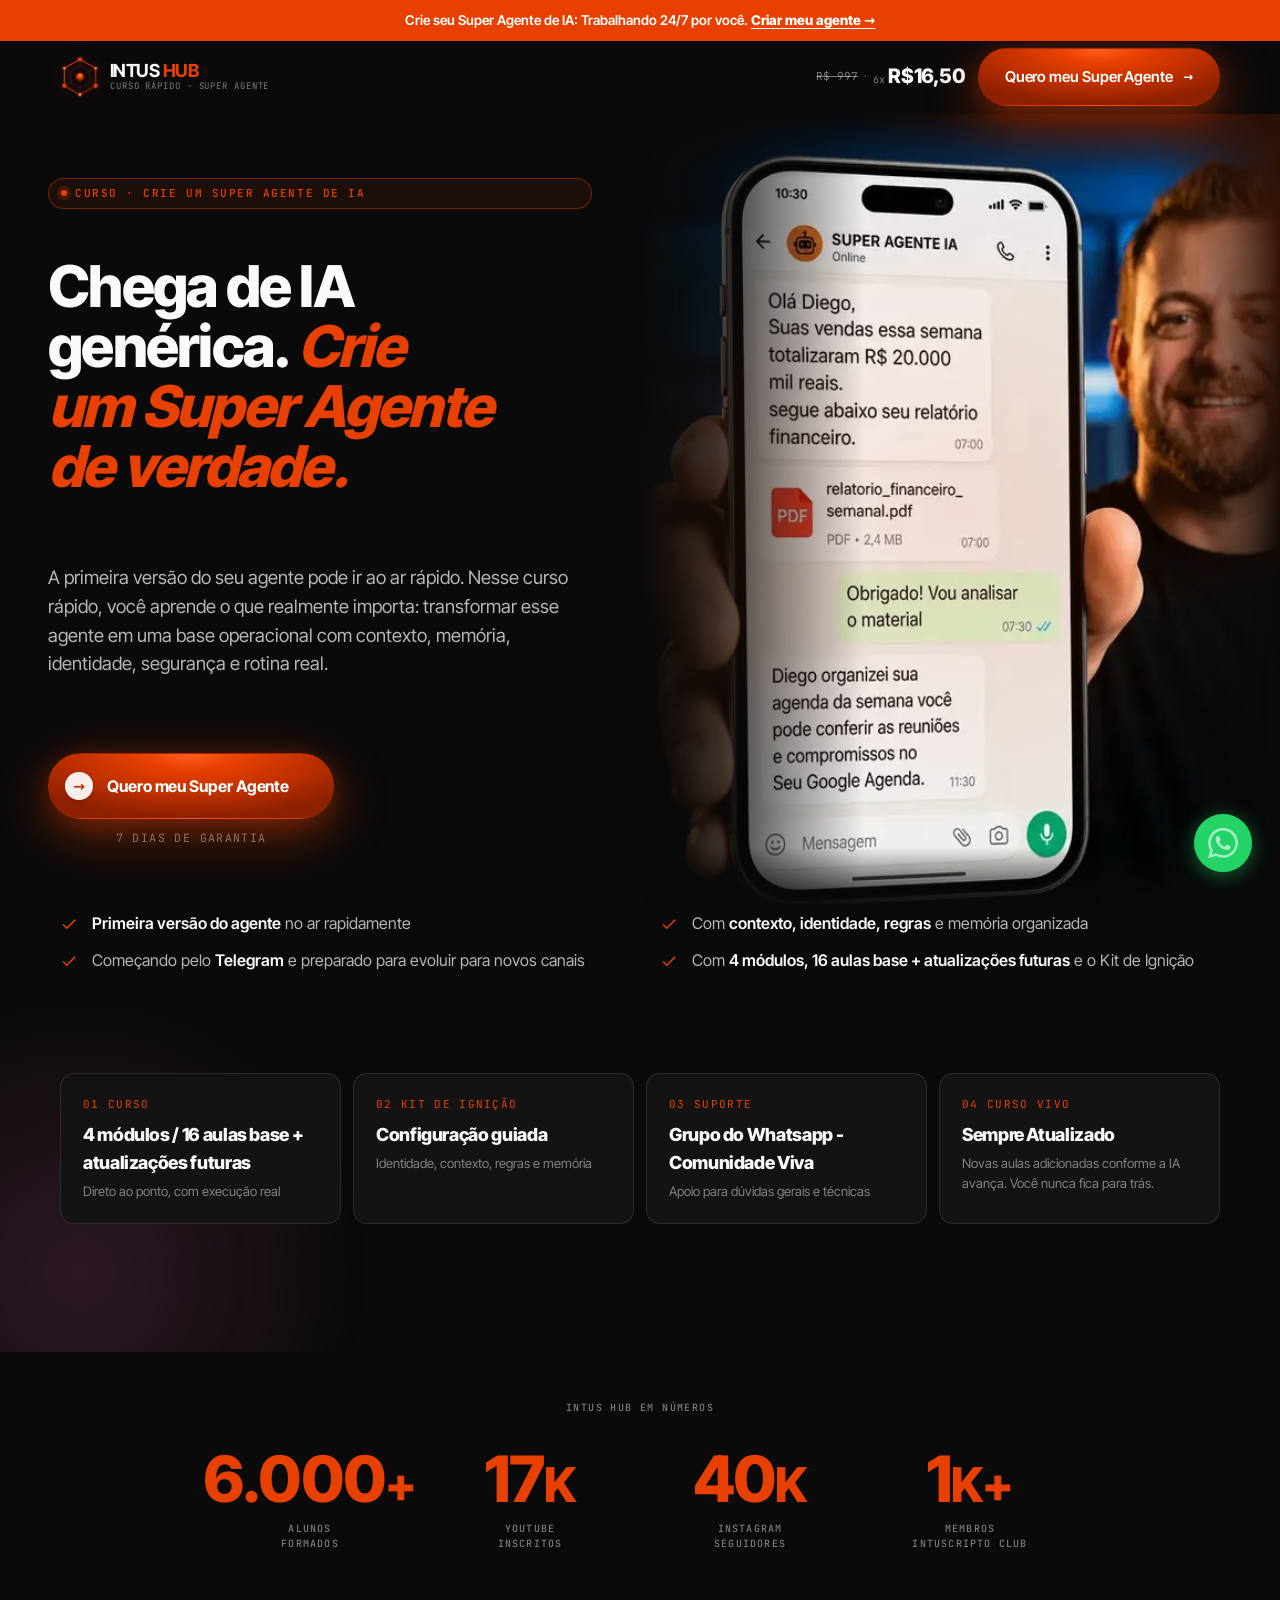
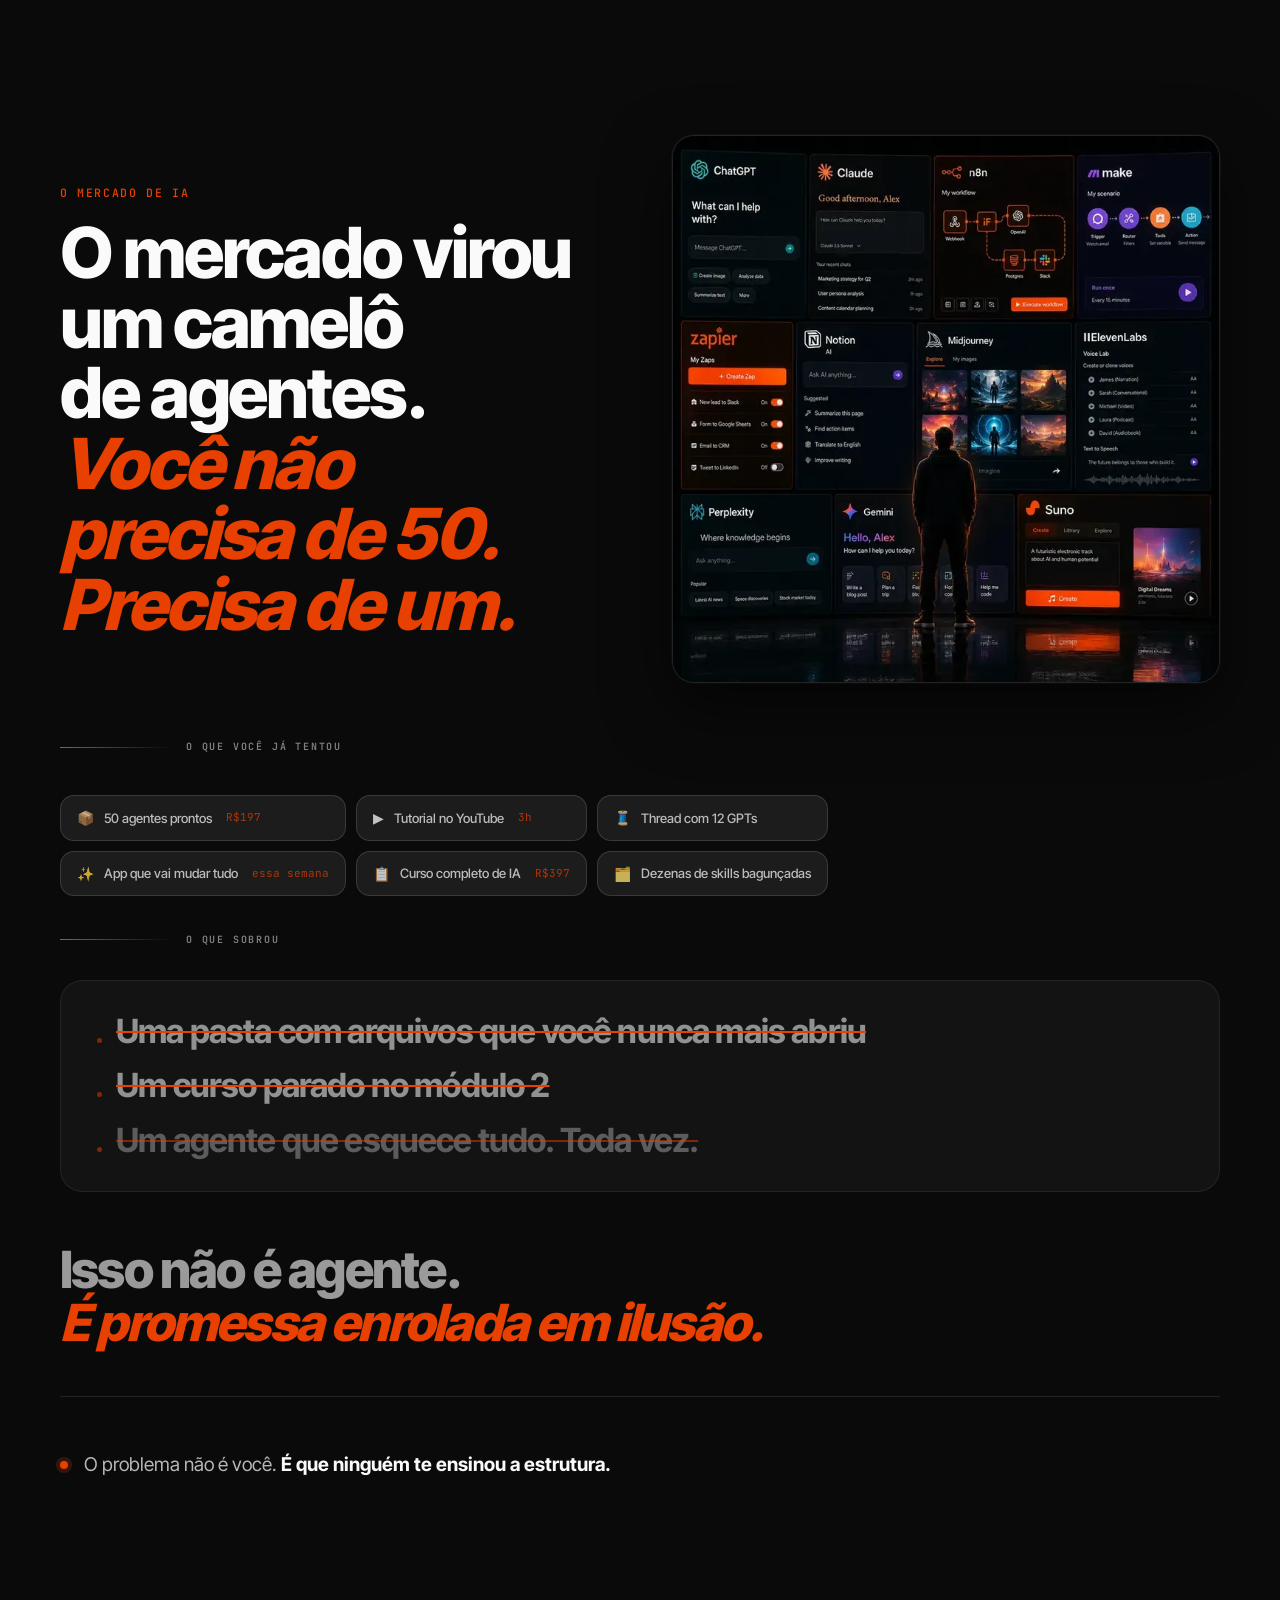
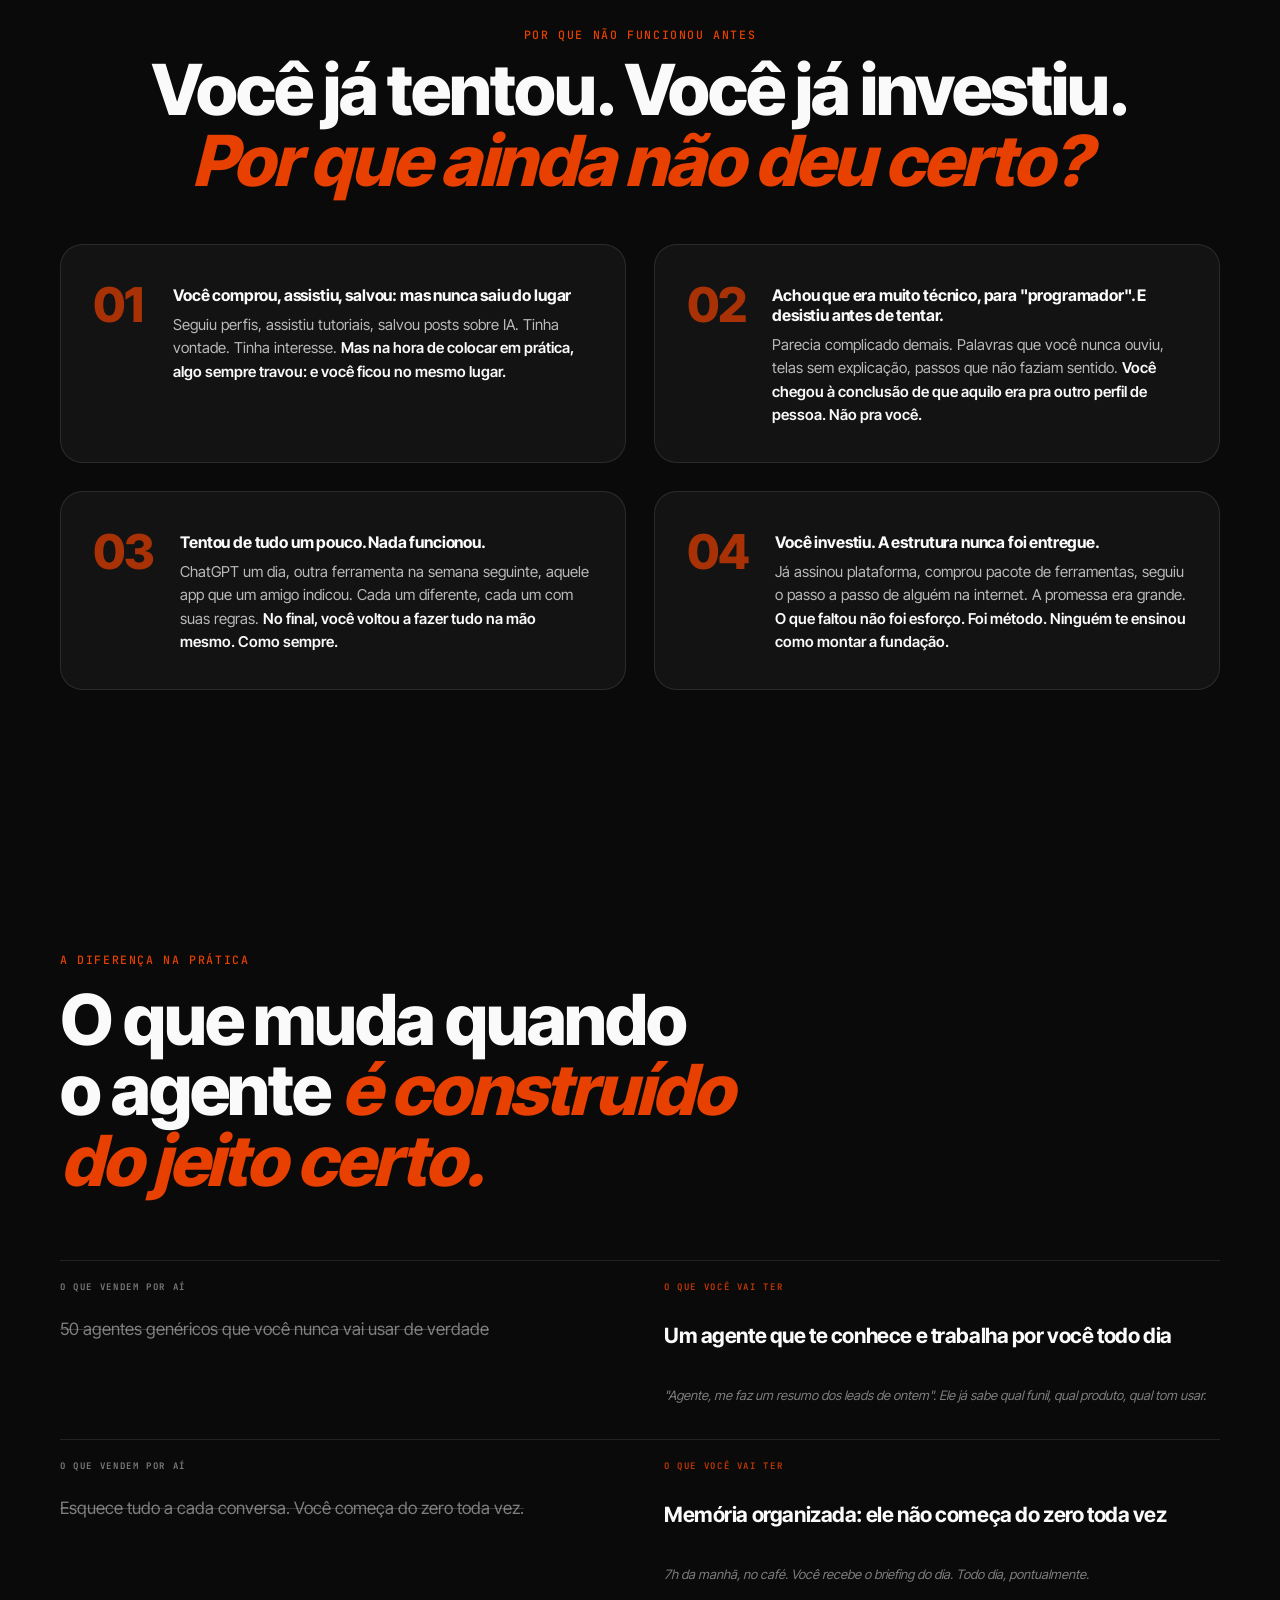
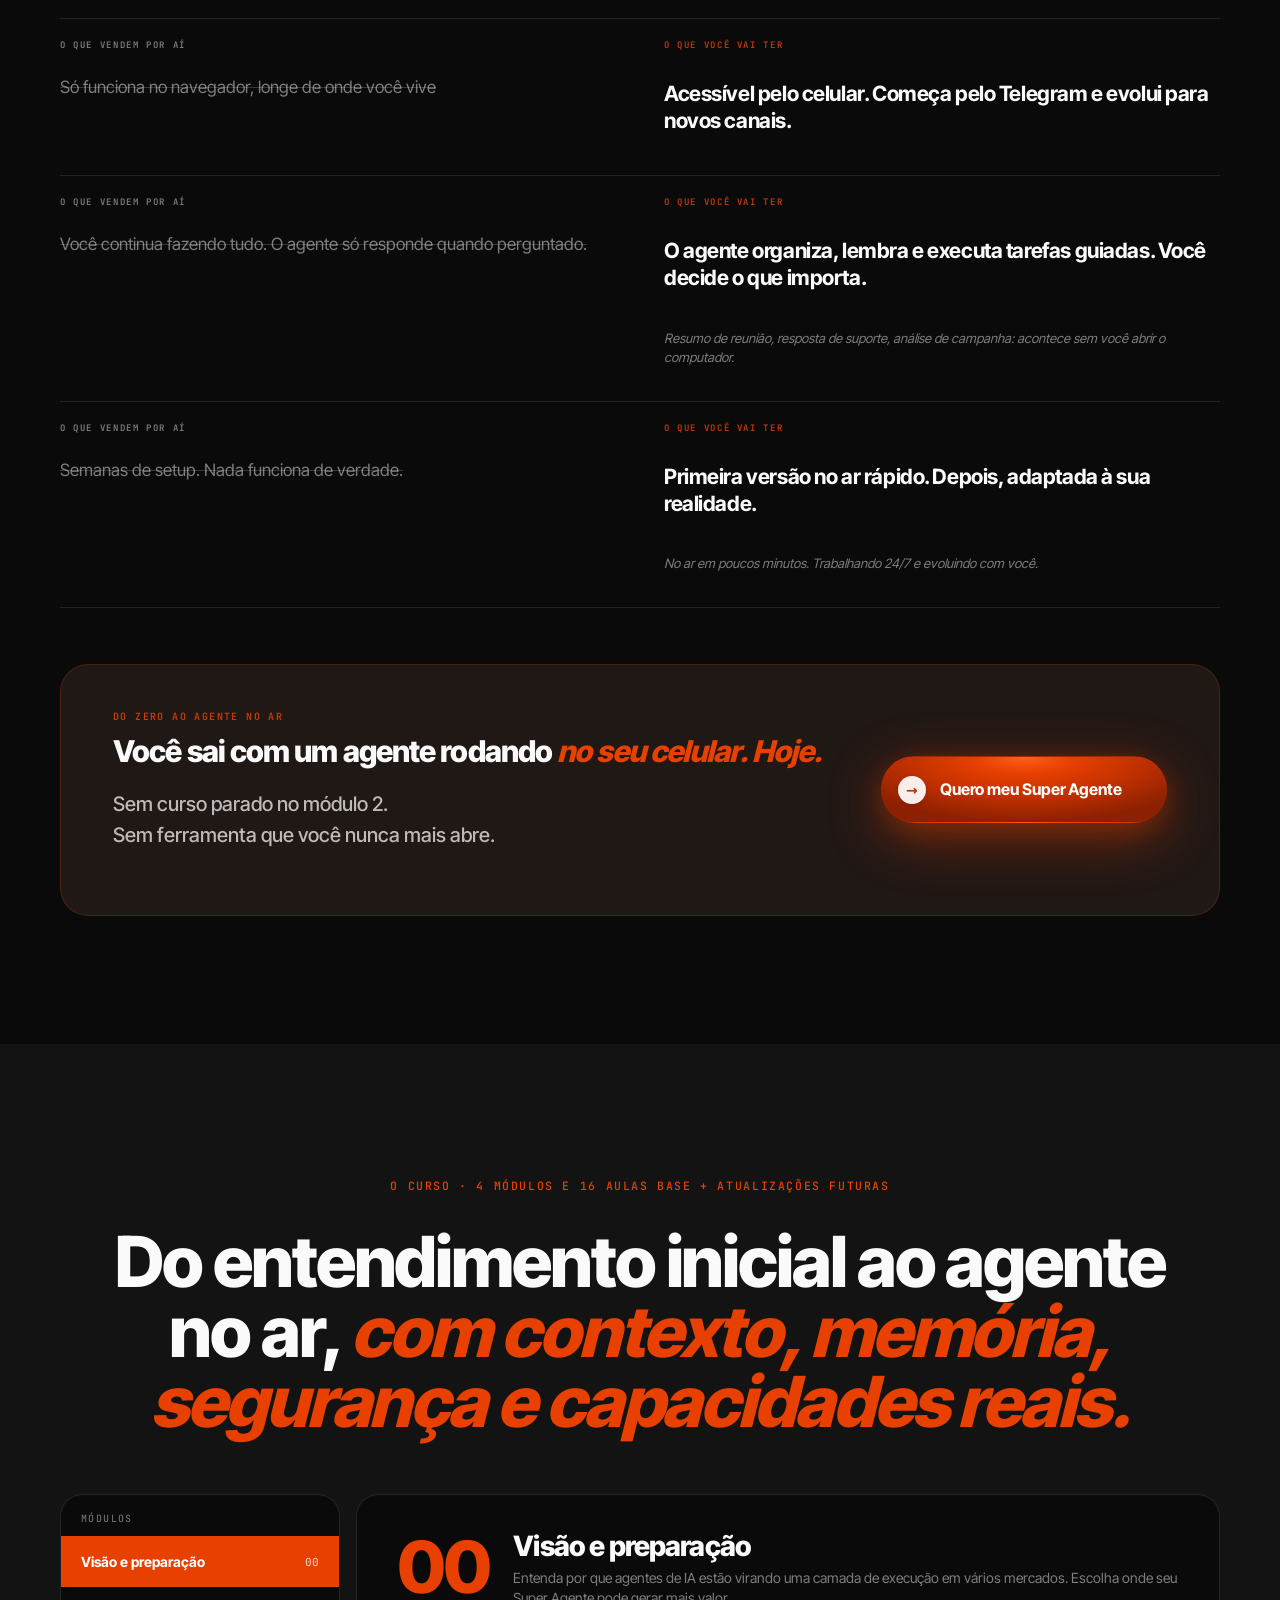
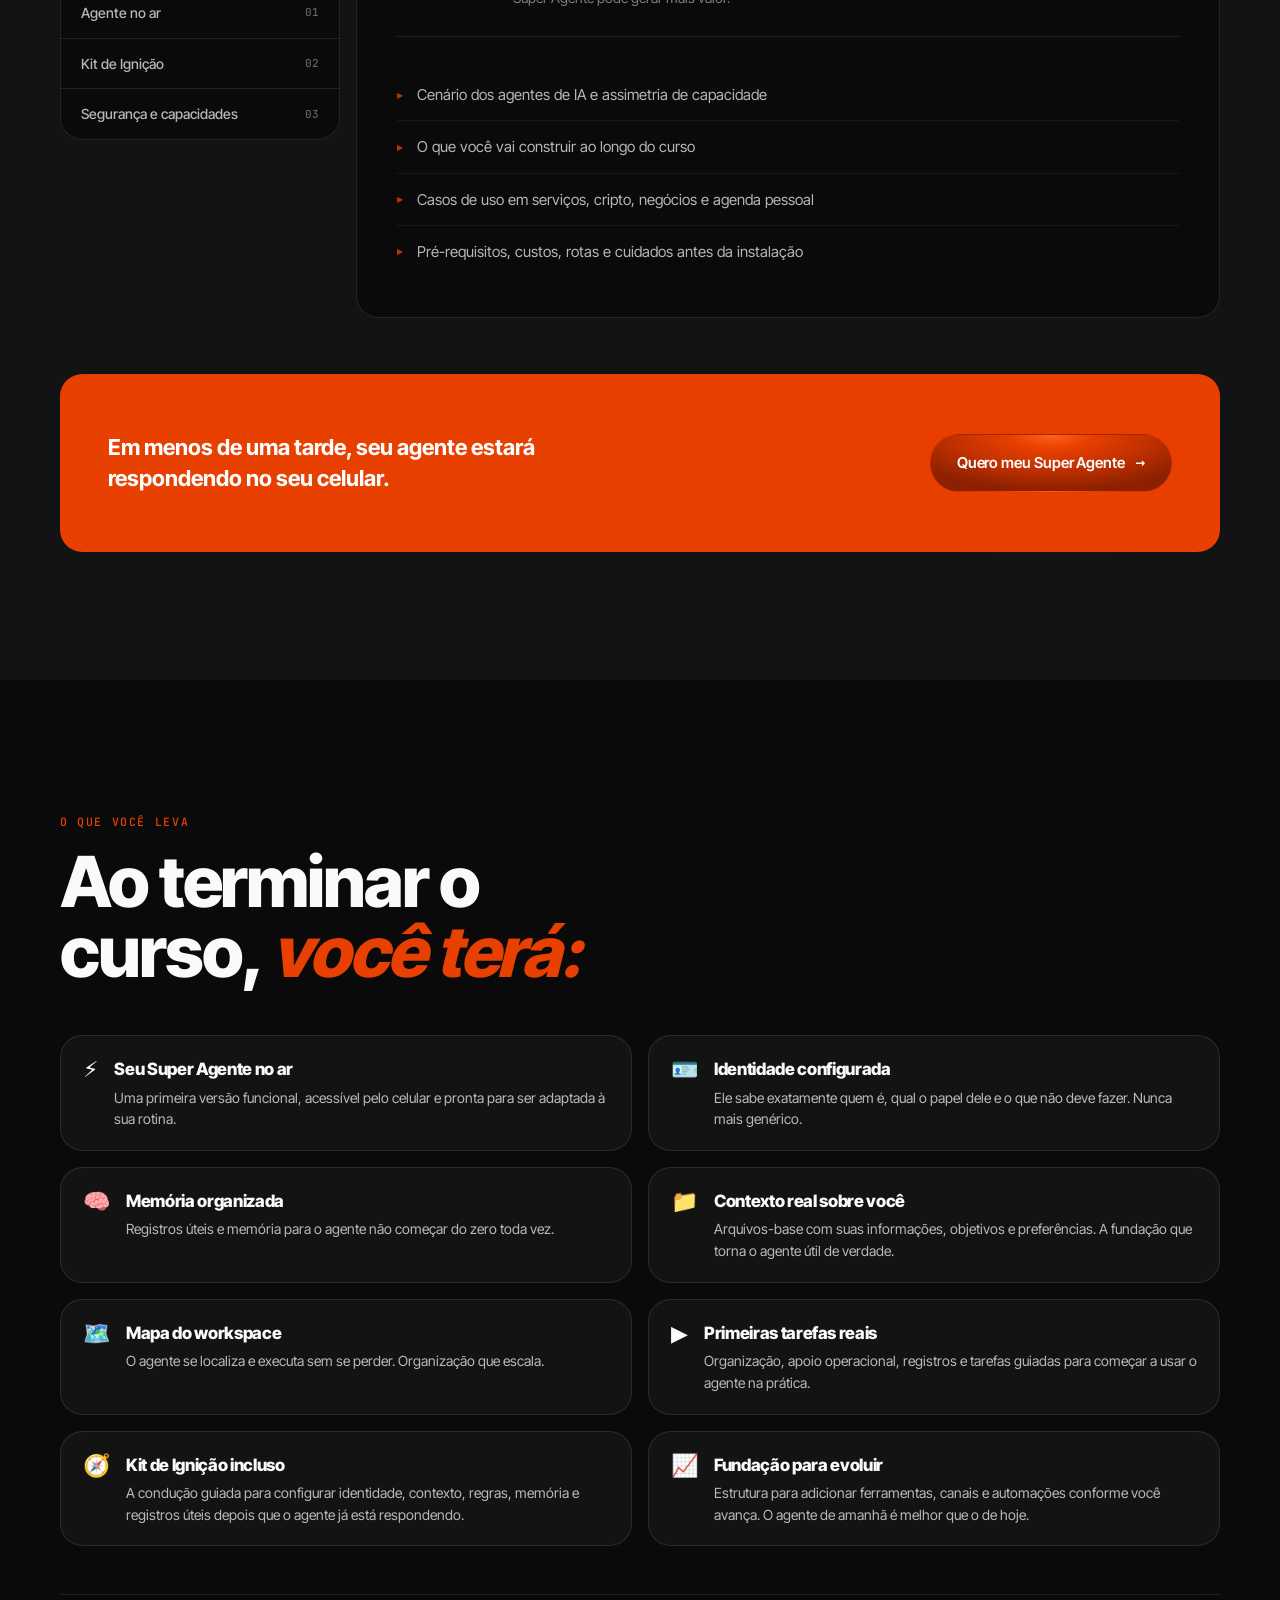
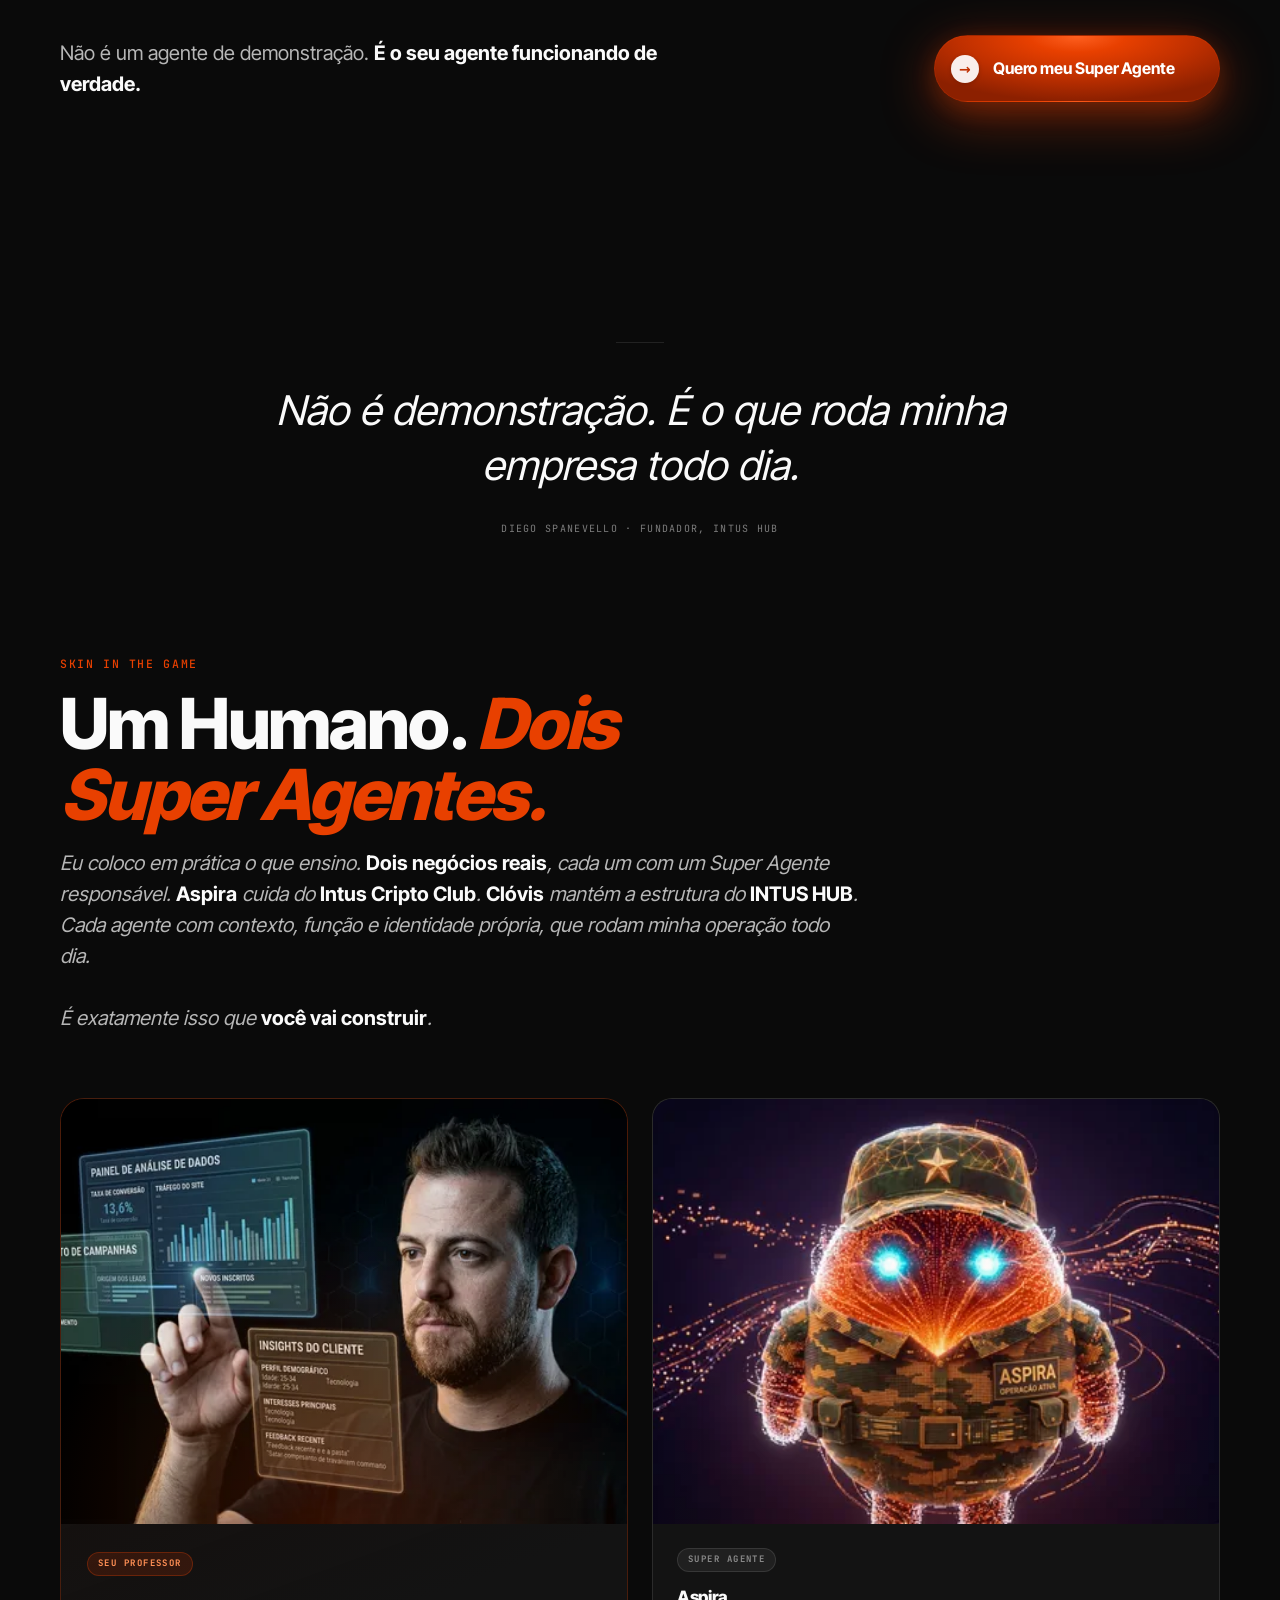
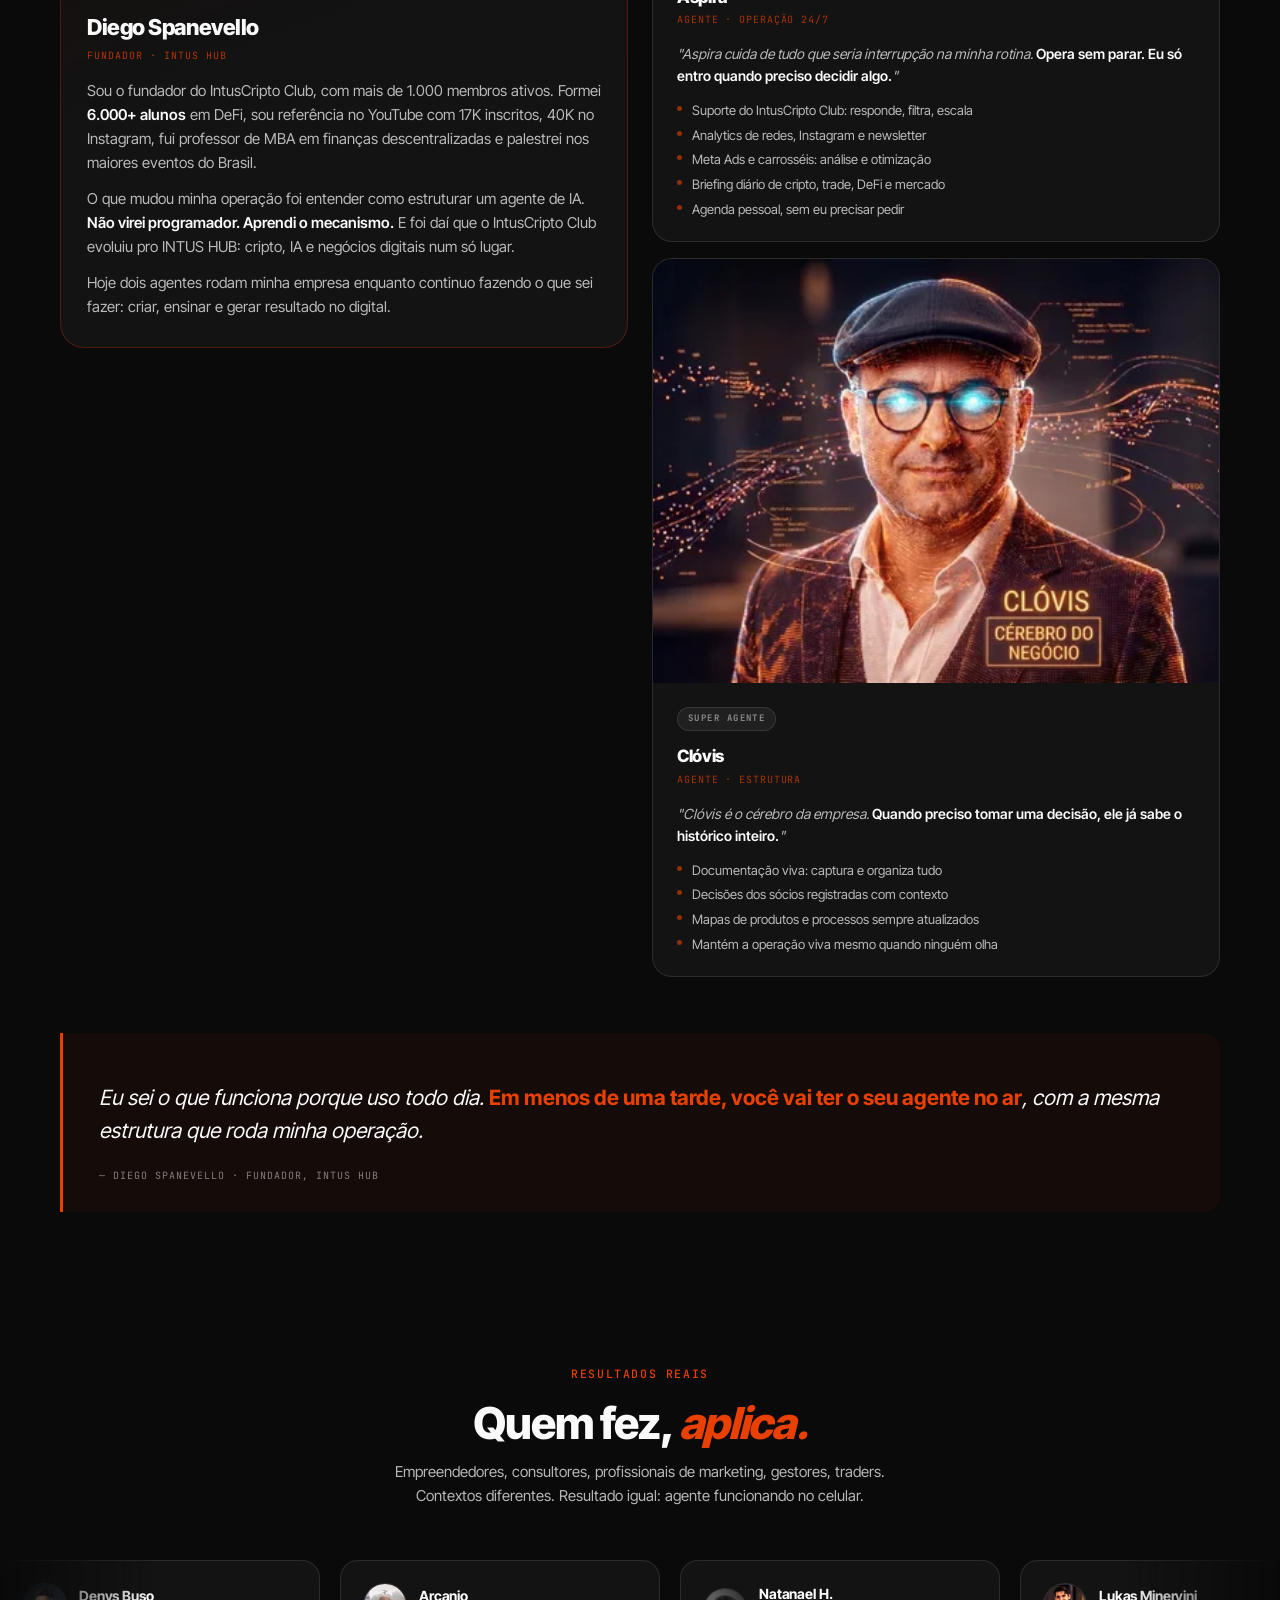
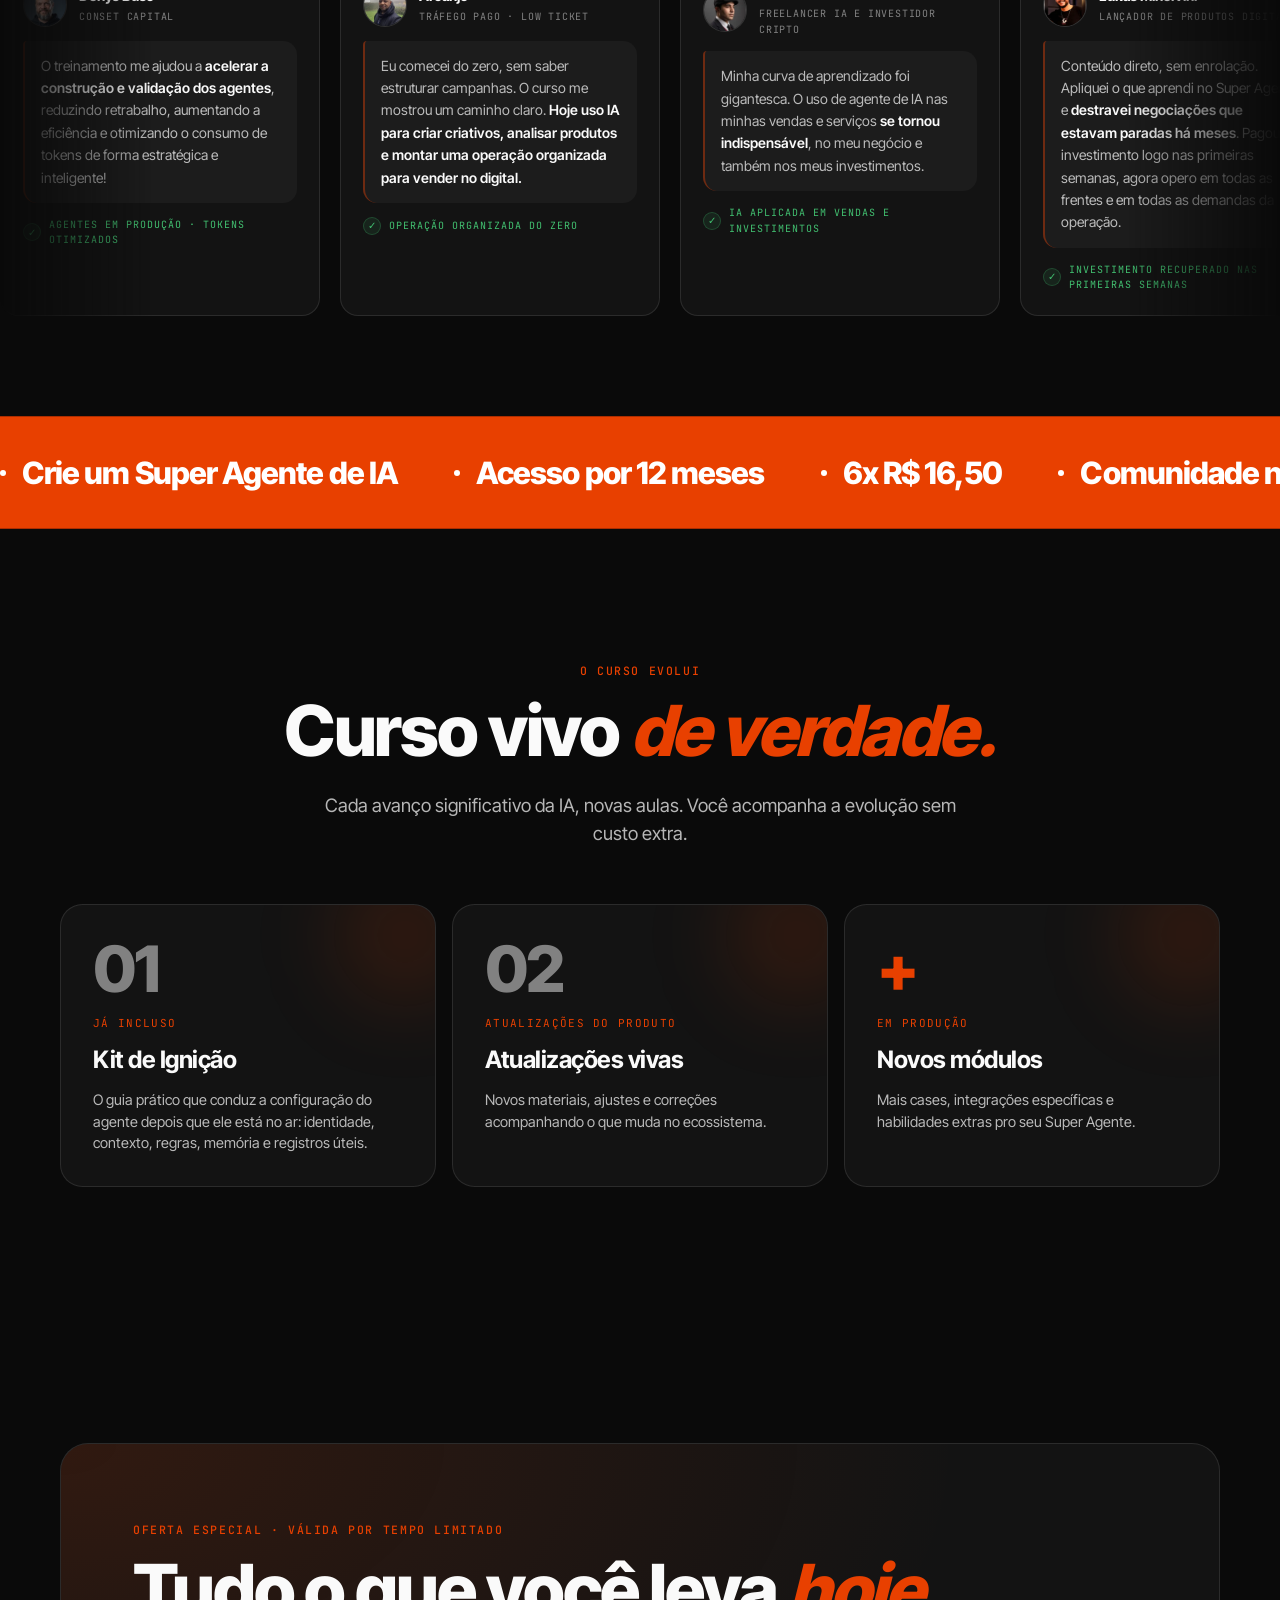
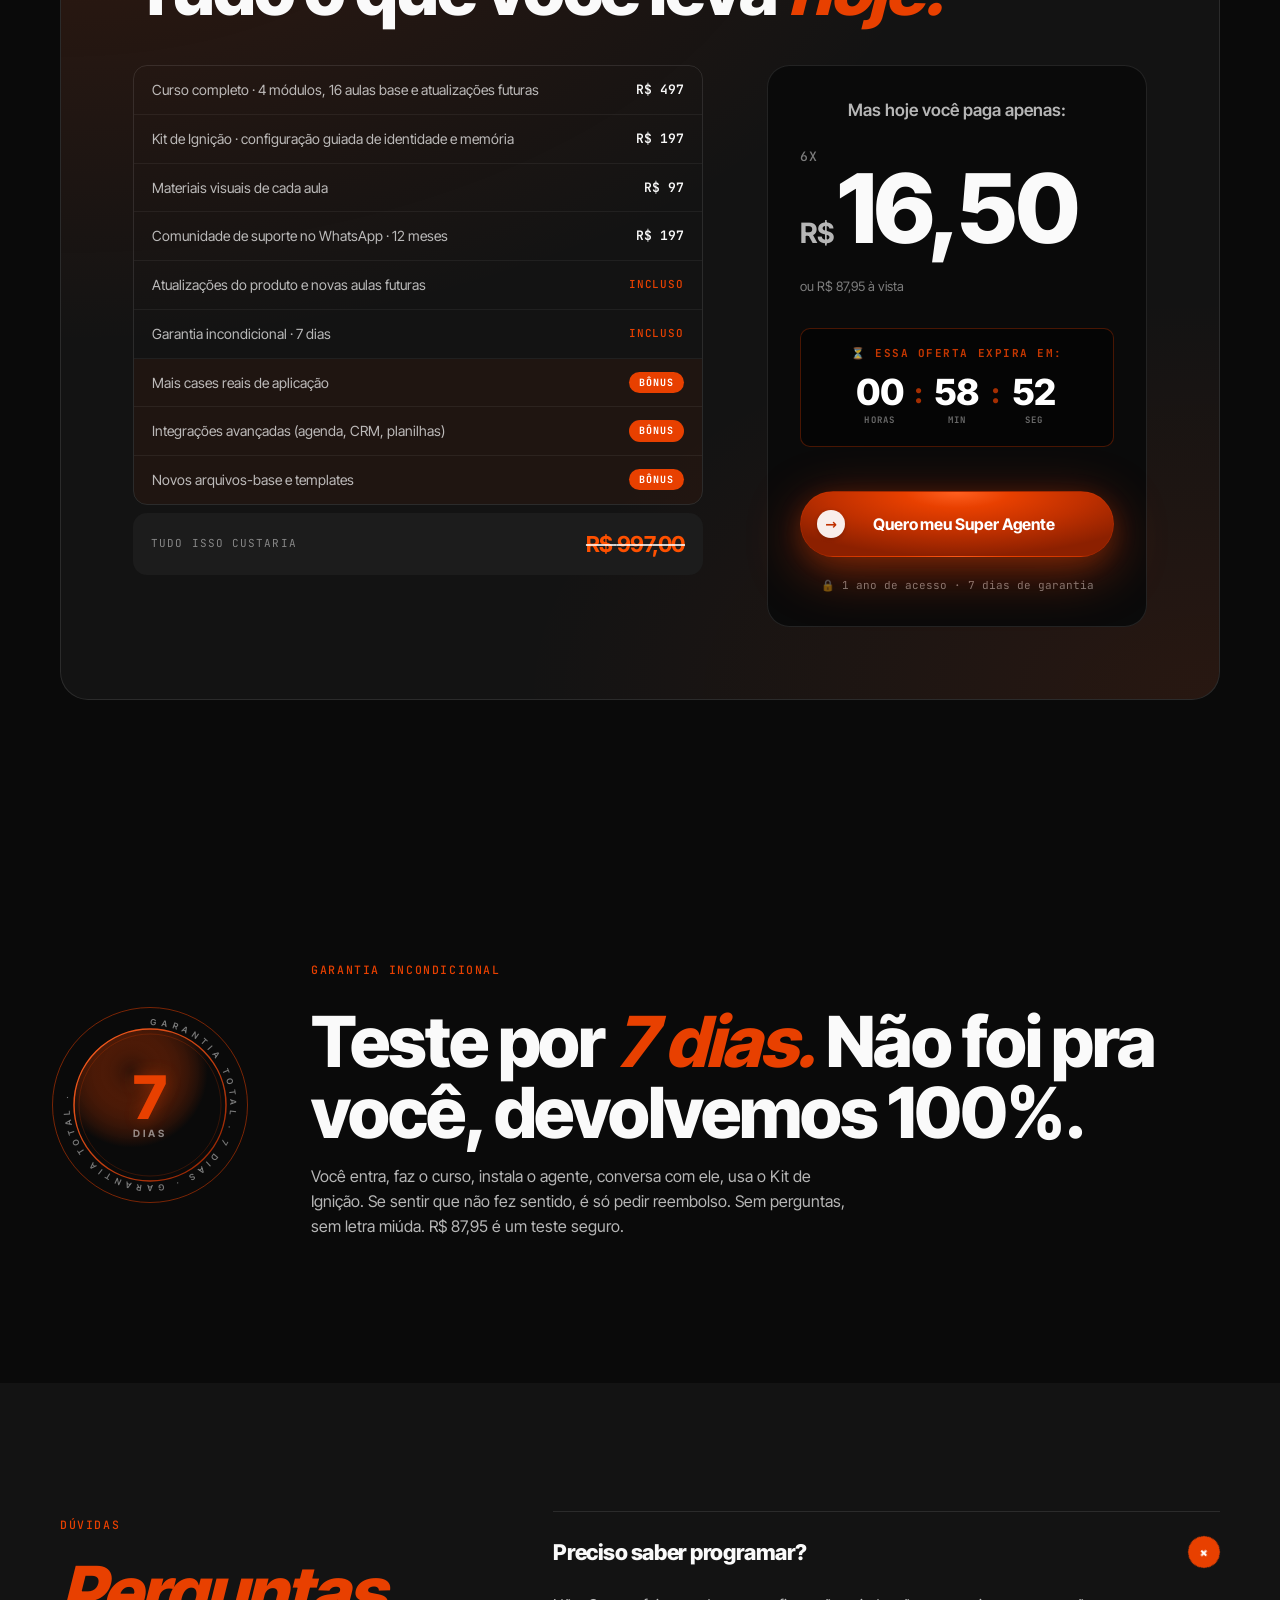
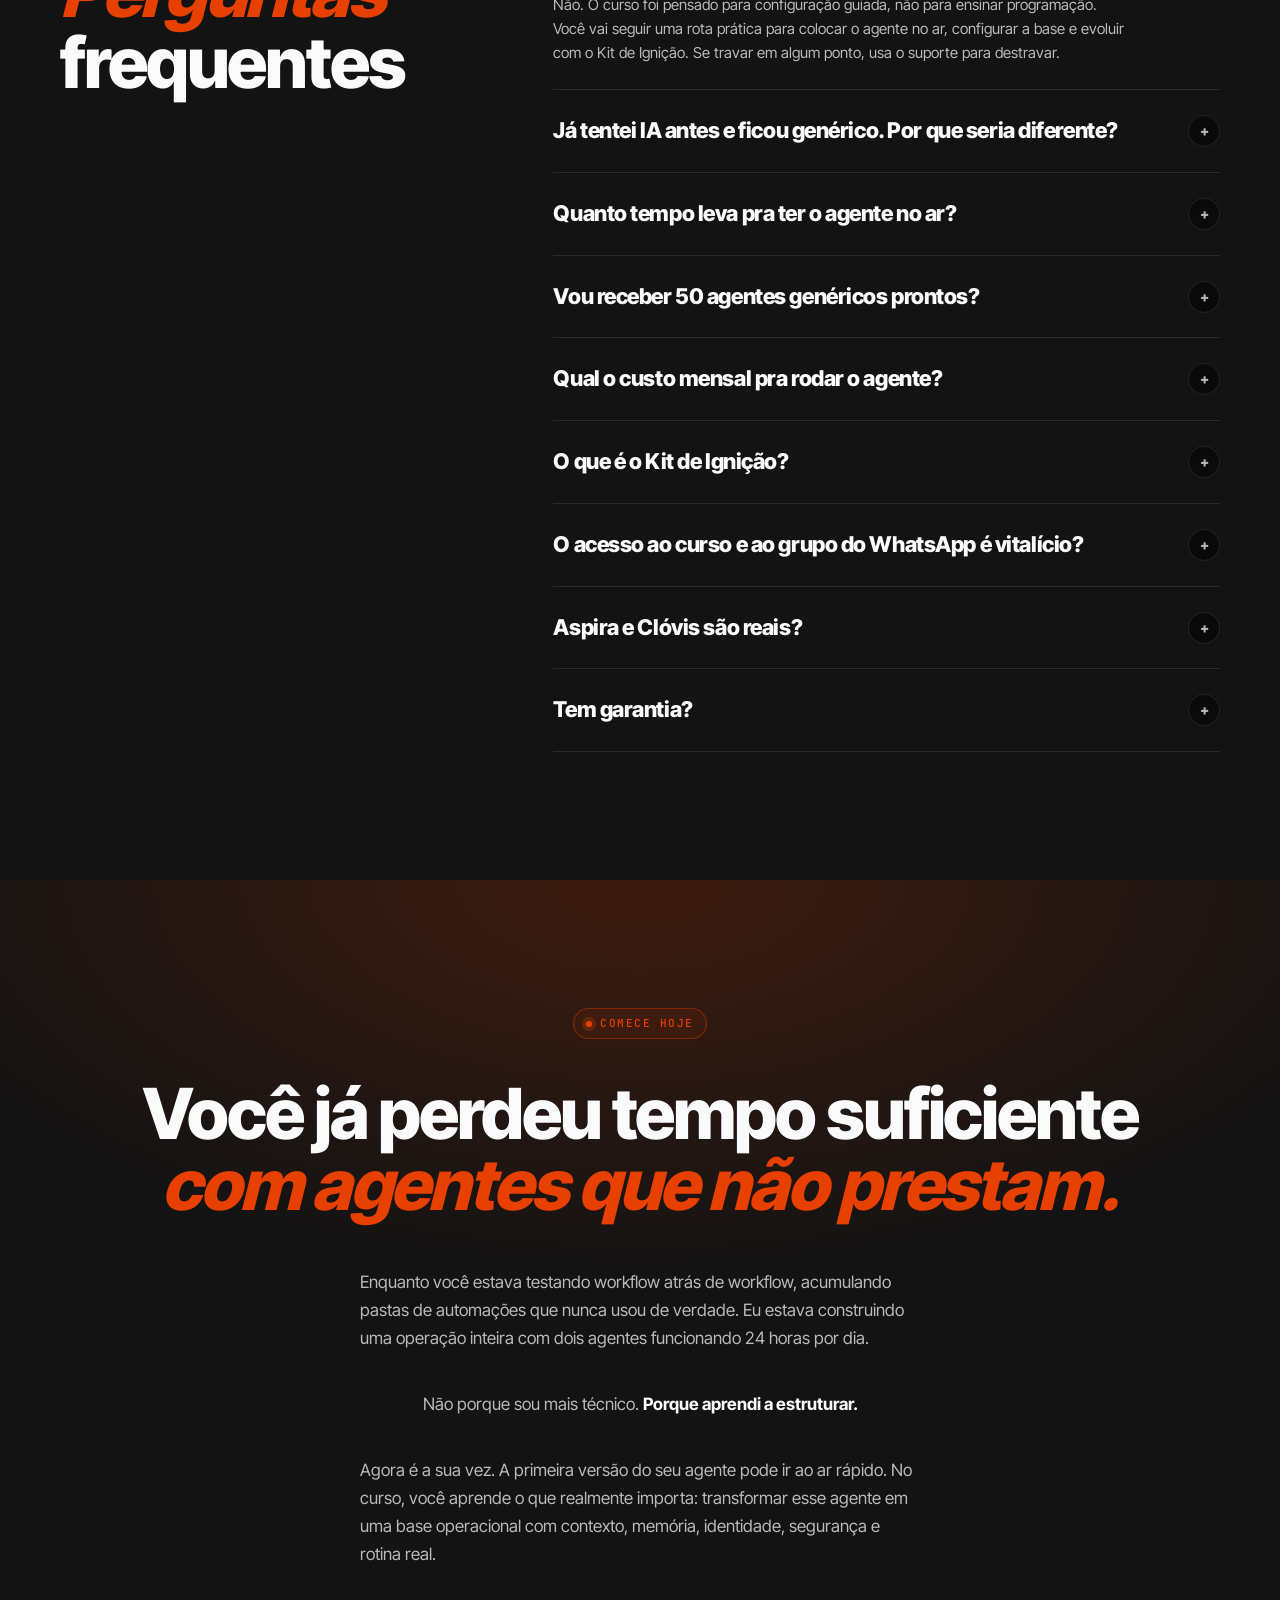
==== commit 83b35502: "Install Vercel Speed Insights for project (#1) # Vercel Speed Insights Implementation  ## Summary Su" ====
--- a/index.html
+++ b/index.html
@@ -4,50 +4,42 @@
 <meta charset="utf-8">
 <meta name="viewport" content="width=device-width, initial-scale=1, viewport-fit=cover">
 
-<!-- Meta Pixel Code (carregamento ADIADO p/ performance mobile — ver ALTERACOES.md §6) -->
-<link rel="dns-prefetch" href="https://connect.facebook.net">
+<!-- Meta Pixel Code (carregamento IMEDIATO — fbevents.js injetado async no parse,
+     PageView dispara de cara, sem esperar interação/idle). -->
+<link rel="preconnect" href="https://connect.facebook.net" crossorigin>
 <script>
-// Stub do fbq: define a fila imediatamente, mas NÃO injeta o fbevents.js (~370KB) ainda.
 !function(f,b,e,v,n,t,s)
 {if(f.fbq)return;n=f.fbq=function(){n.callMethod?
 n.callMethod.apply(n,arguments):n.queue.push(arguments)};
 if(!f._fbq)f._fbq=n;n.push=n;n.loaded=!0;n.version='2.0';
-n.queue=[]}(window,document,'script');
+n.queue=[];t=b.createElement(e);t.async=!0;
+t.src=v;s=b.getElementsByTagName(e)[0];
+s.parentNode.insertBefore(t,s)}(window, document,'script',
+'https://connect.facebook.net/en_US/fbevents.js');
 fbq('init', '1245755299773926');
-fbq('track', 'PageView');  // fica na fila e dispara quando o script carregar
-// Injeta o fbevents.js só na 1ª interação OU quando o navegador ficar ocioso —
-// tira o terceiro de 370KB do caminho crítico do load mobile. A fila acima é
-// processada assim que o script chega, então o PageView não se perde.
-(function(){
-  var done=false, evts=['scroll','mousemove','touchstart','keydown','click'];
-  function load(){
-    if(done)return; done=true;
-    evts.forEach(function(ev){ window.removeEventListener(ev, load); });
-    var t=document.createElement('script'); t.async=true;
-    t.src='https://connect.facebook.net/en_US/fbevents.js';
-    var s=document.getElementsByTagName('script')[0];
-    s.parentNode.insertBefore(t, s);
-  }
-  evts.forEach(function(ev){ window.addEventListener(ev, load, {passive:true}); });
-  if('requestIdleCallback' in window){ requestIdleCallback(load, {timeout:4000}); }
-  else { setTimeout(load, 3000); }  // fallback (ex.: Safari)
-})();
+fbq('track', 'PageView');
 </script>
 <noscript><img height="1" width="1" style="display:none"
 src="https://www.facebook.com/tr?id=1245755299773926&ev=PageView&noscript=1"
 /></noscript>
 <!-- End Meta Pixel Code -->
 
-<!-- Utmify — rastreio de UTMs/origem do tráfego (async+defer, não bloqueia o render). -->
-<link rel="dns-prefetch" href="https://cdn.utmify.com.br">
+<!-- Utmify — rastreio de UTMs/origem do tráfego (async, carrega imediato sem bloquear o render). -->
+<link rel="preconnect" href="https://cdn.utmify.com.br" crossorigin>
 <script
   src="https://cdn.utmify.com.br/scripts/utms/latest.js"
   data-utmify-prevent-xcod-sck
   data-utmify-prevent-subids
   async
-  defer
 ></script>
 <!-- End Utmify -->
+
+<!-- Vercel Speed Insights — monitora Core Web Vitals em tempo real. -->
+<script>
+  window.si = window.si || function () { (window.siq = window.siq || []).push(arguments); };
+</script>
+<script defer src="/_vercel/speed-insights/script.js"></script>
+<!-- End Vercel Speed Insights -->
 
 <title>Crie um Super Agente de IA · INTUS HUB</title>
 <meta name="description" content="Curso prático da INTUS HUB: crie um Super Agente de IA com identidade, memória e contexto reais — no ar rápido, sem saber programar. 7 dias de garantia.">
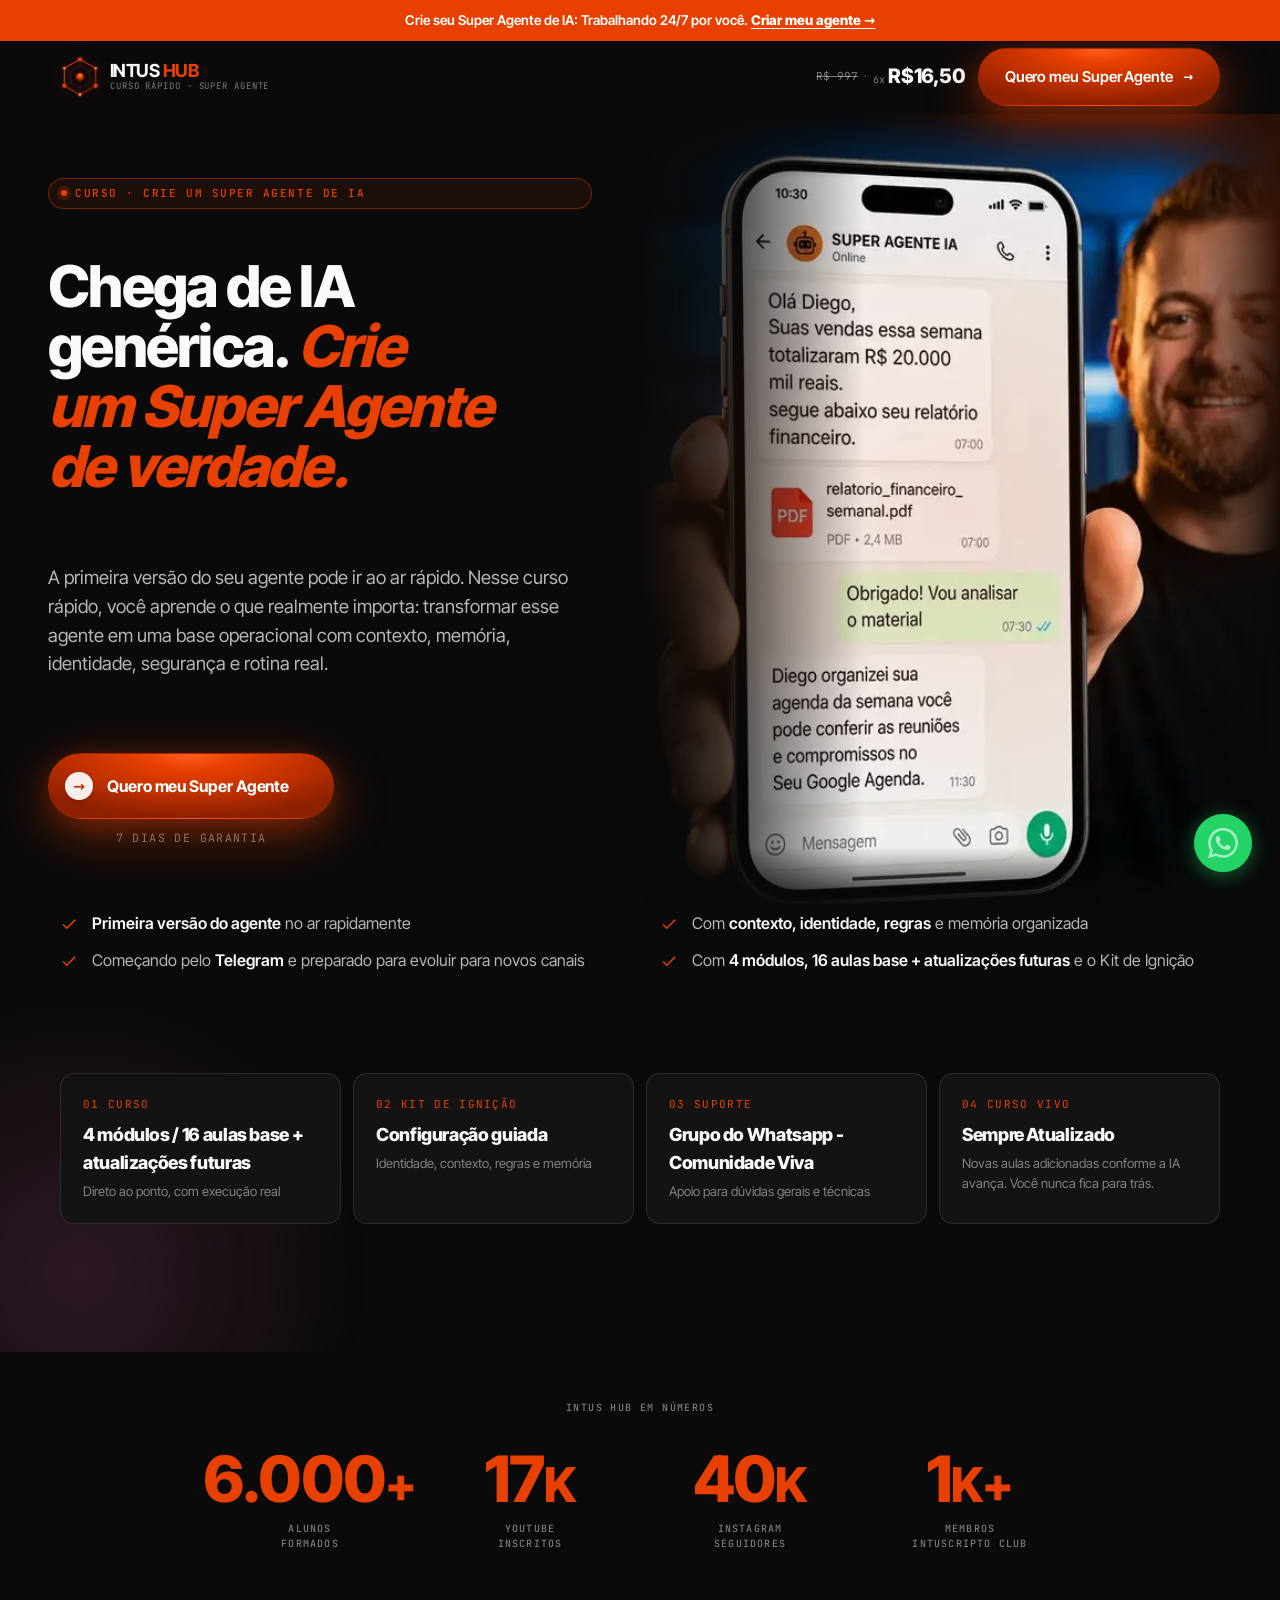
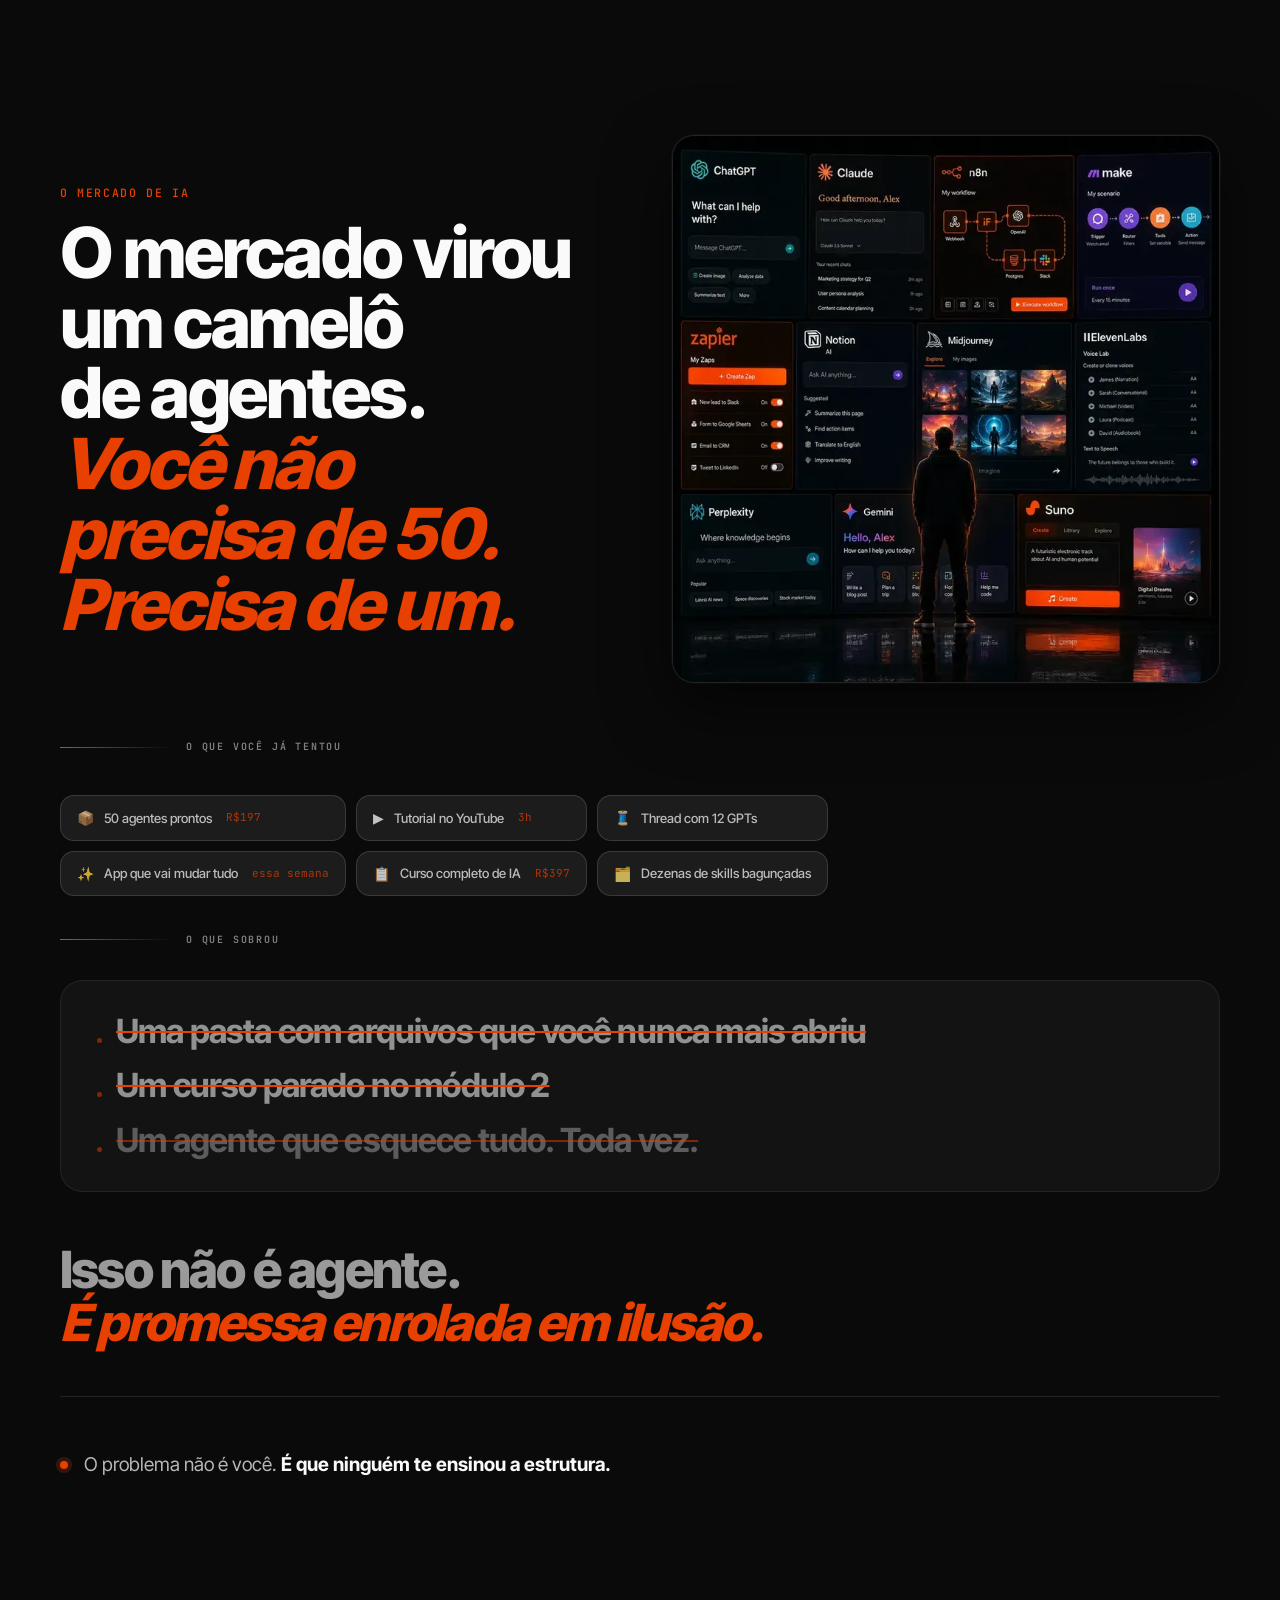
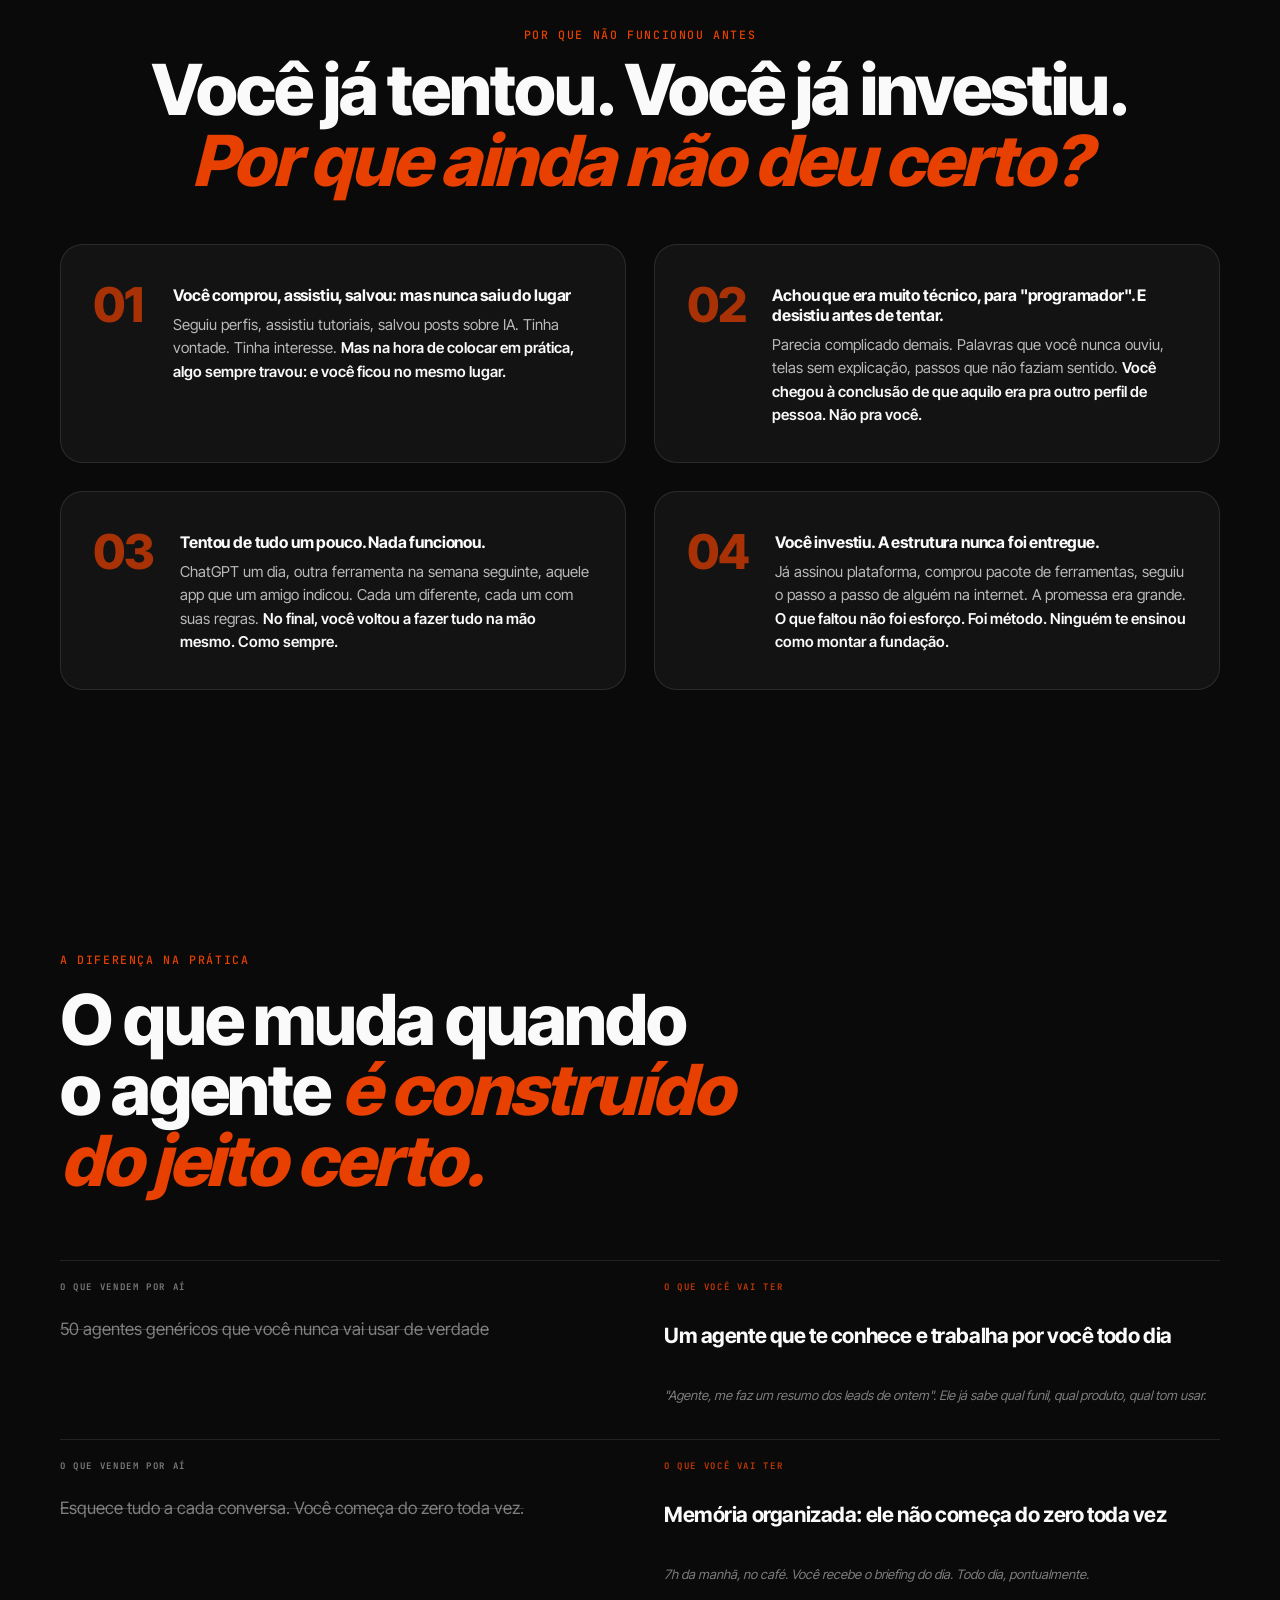
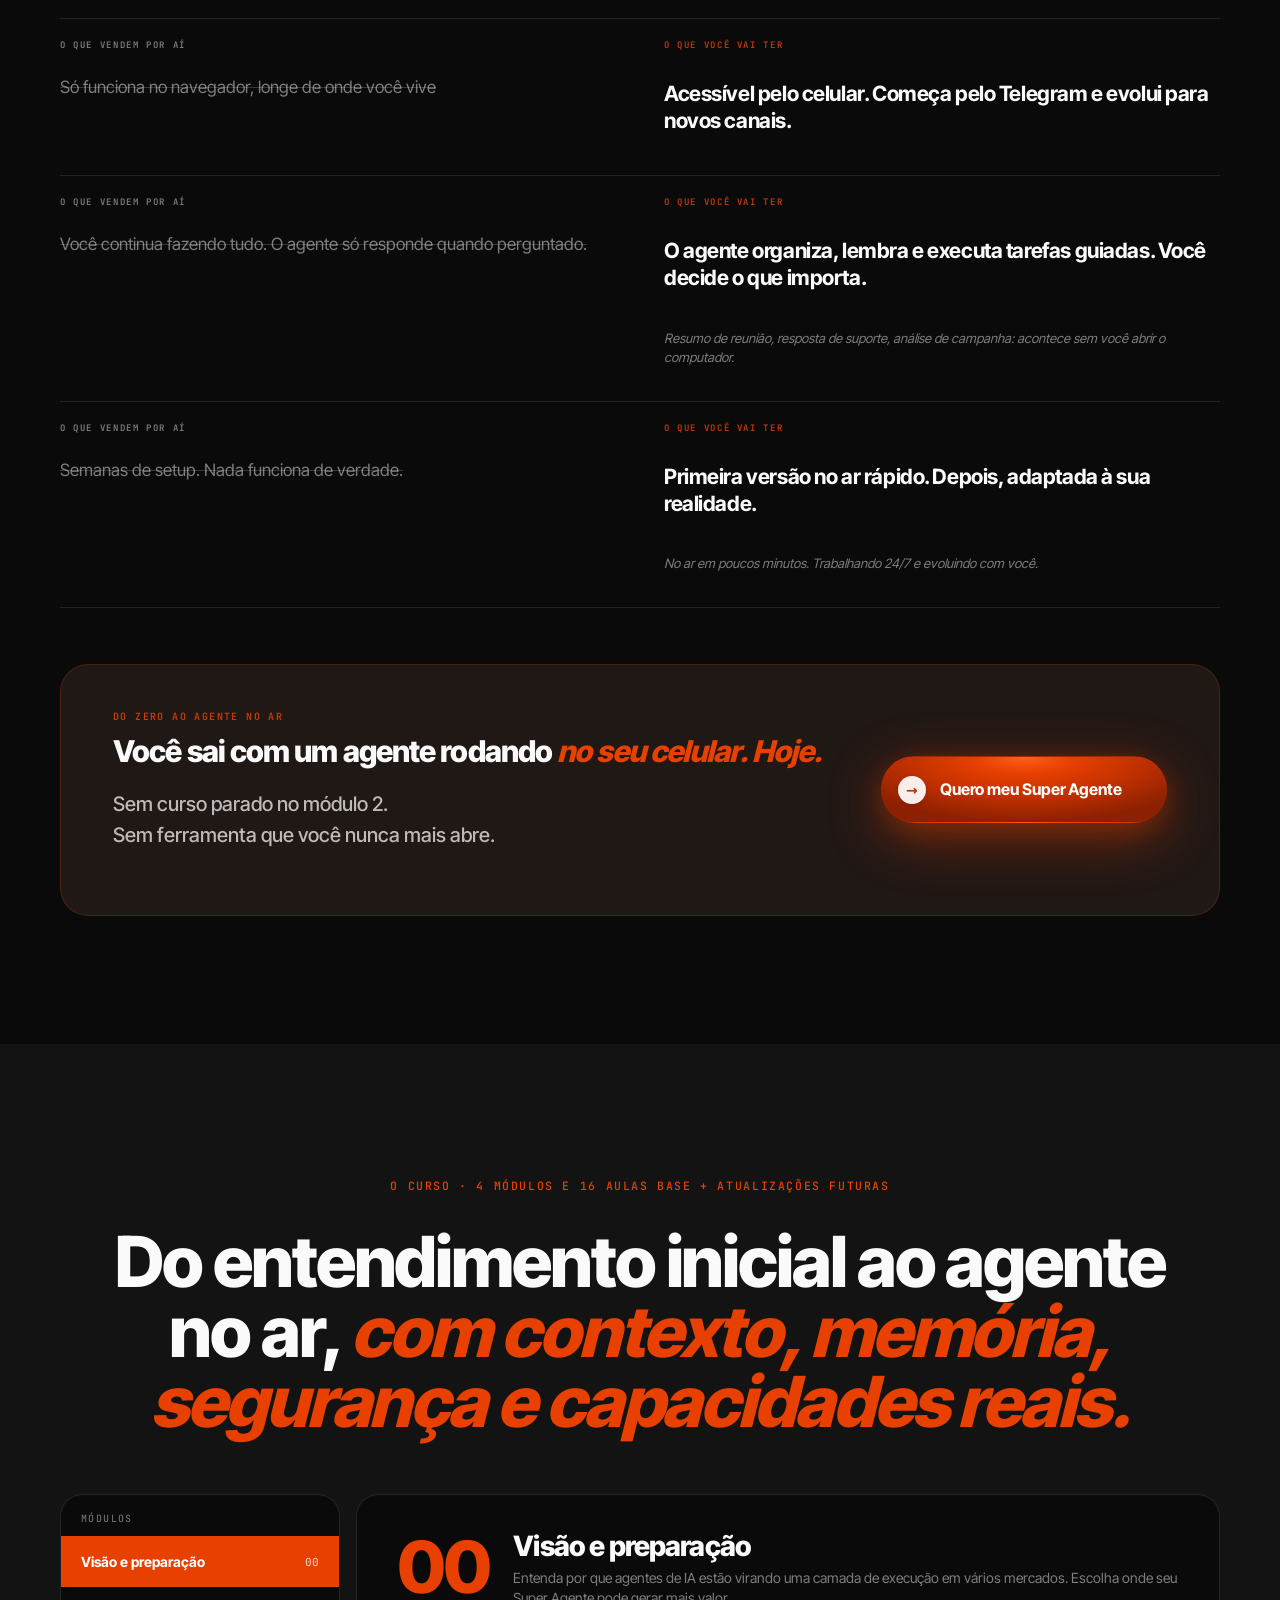
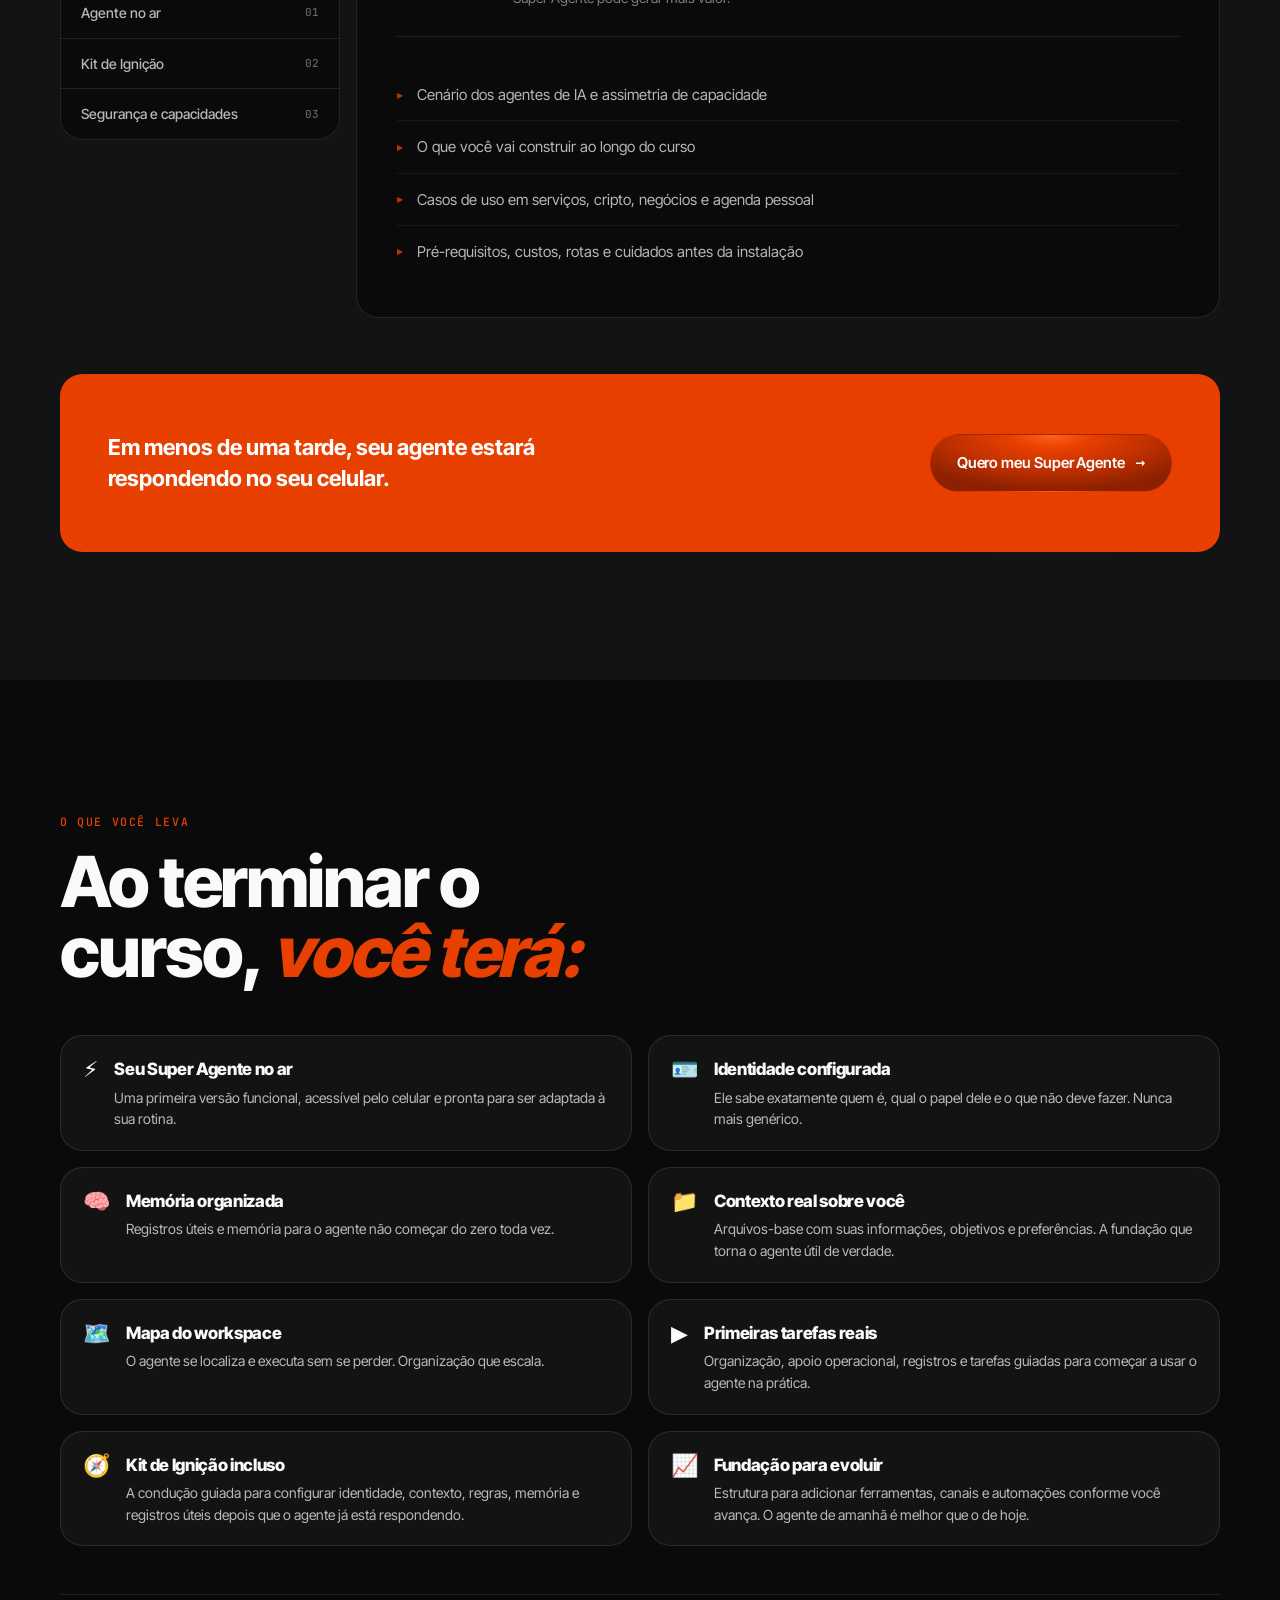
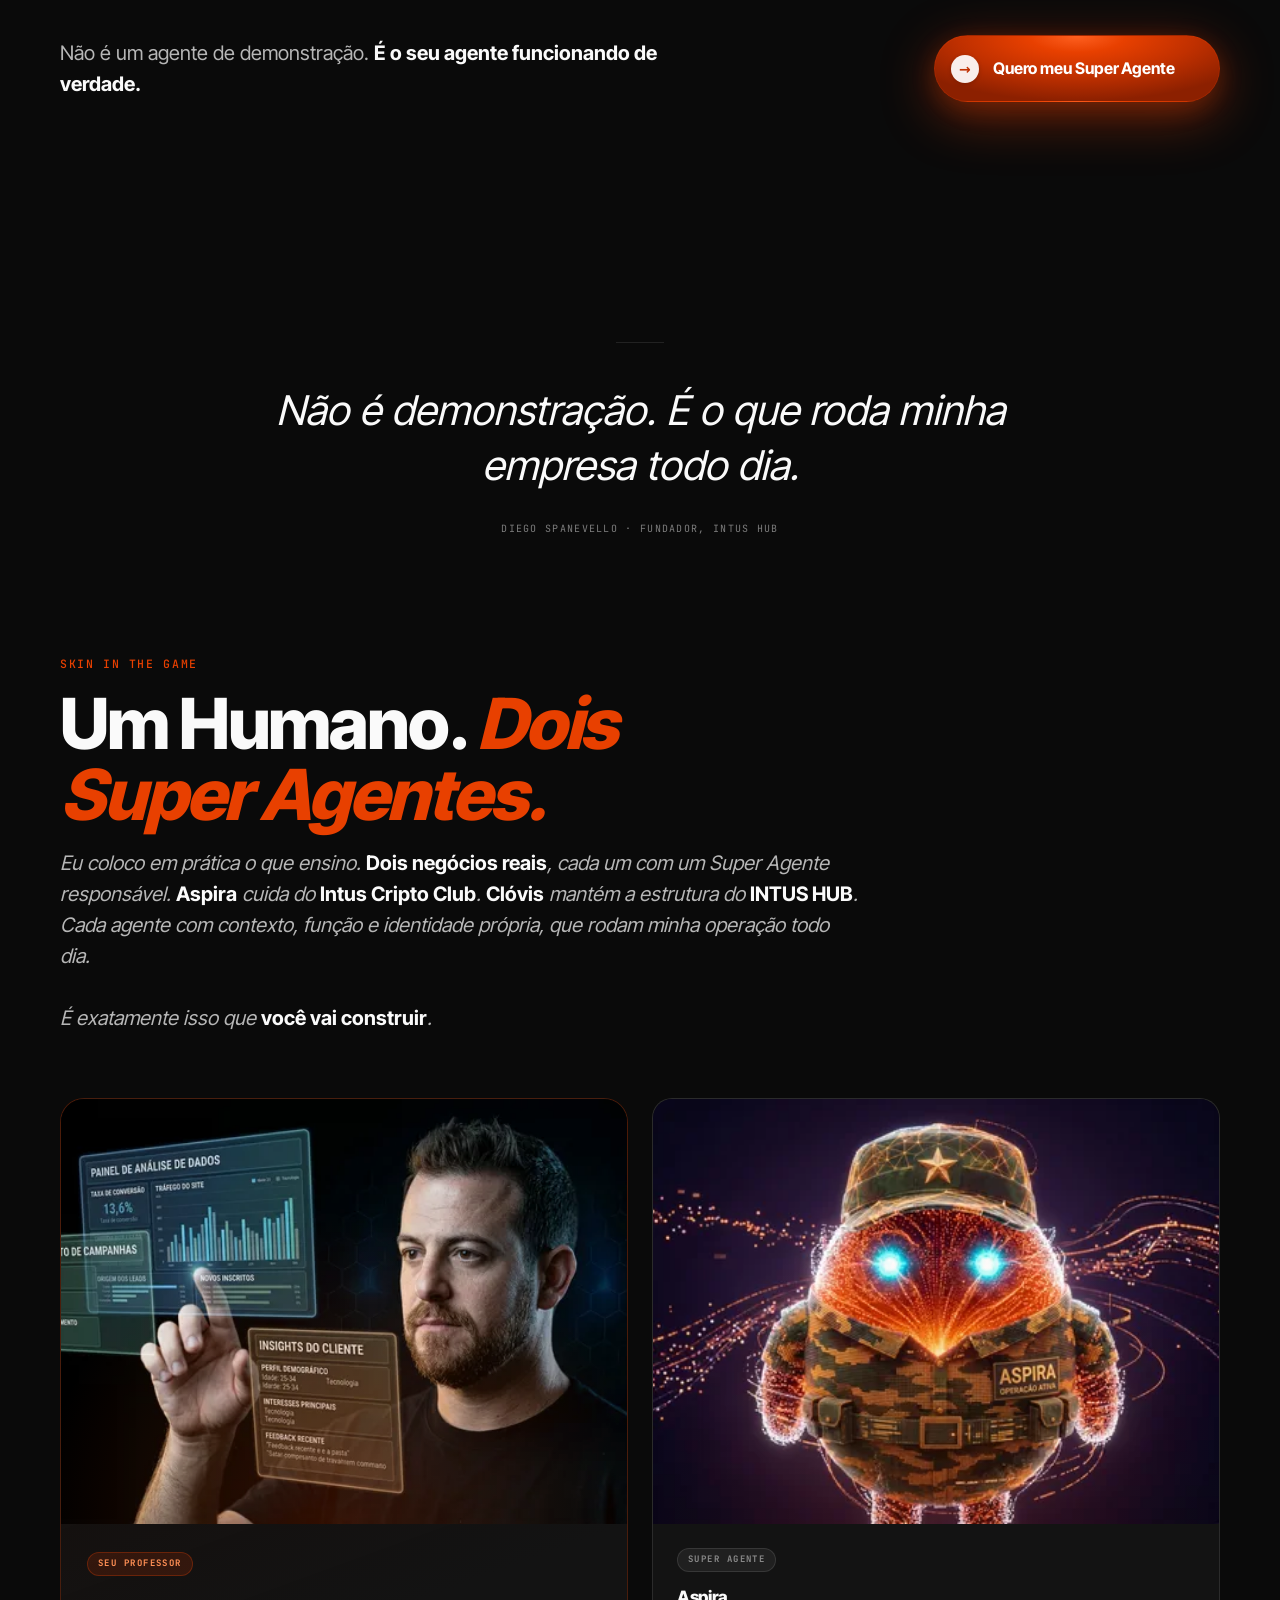
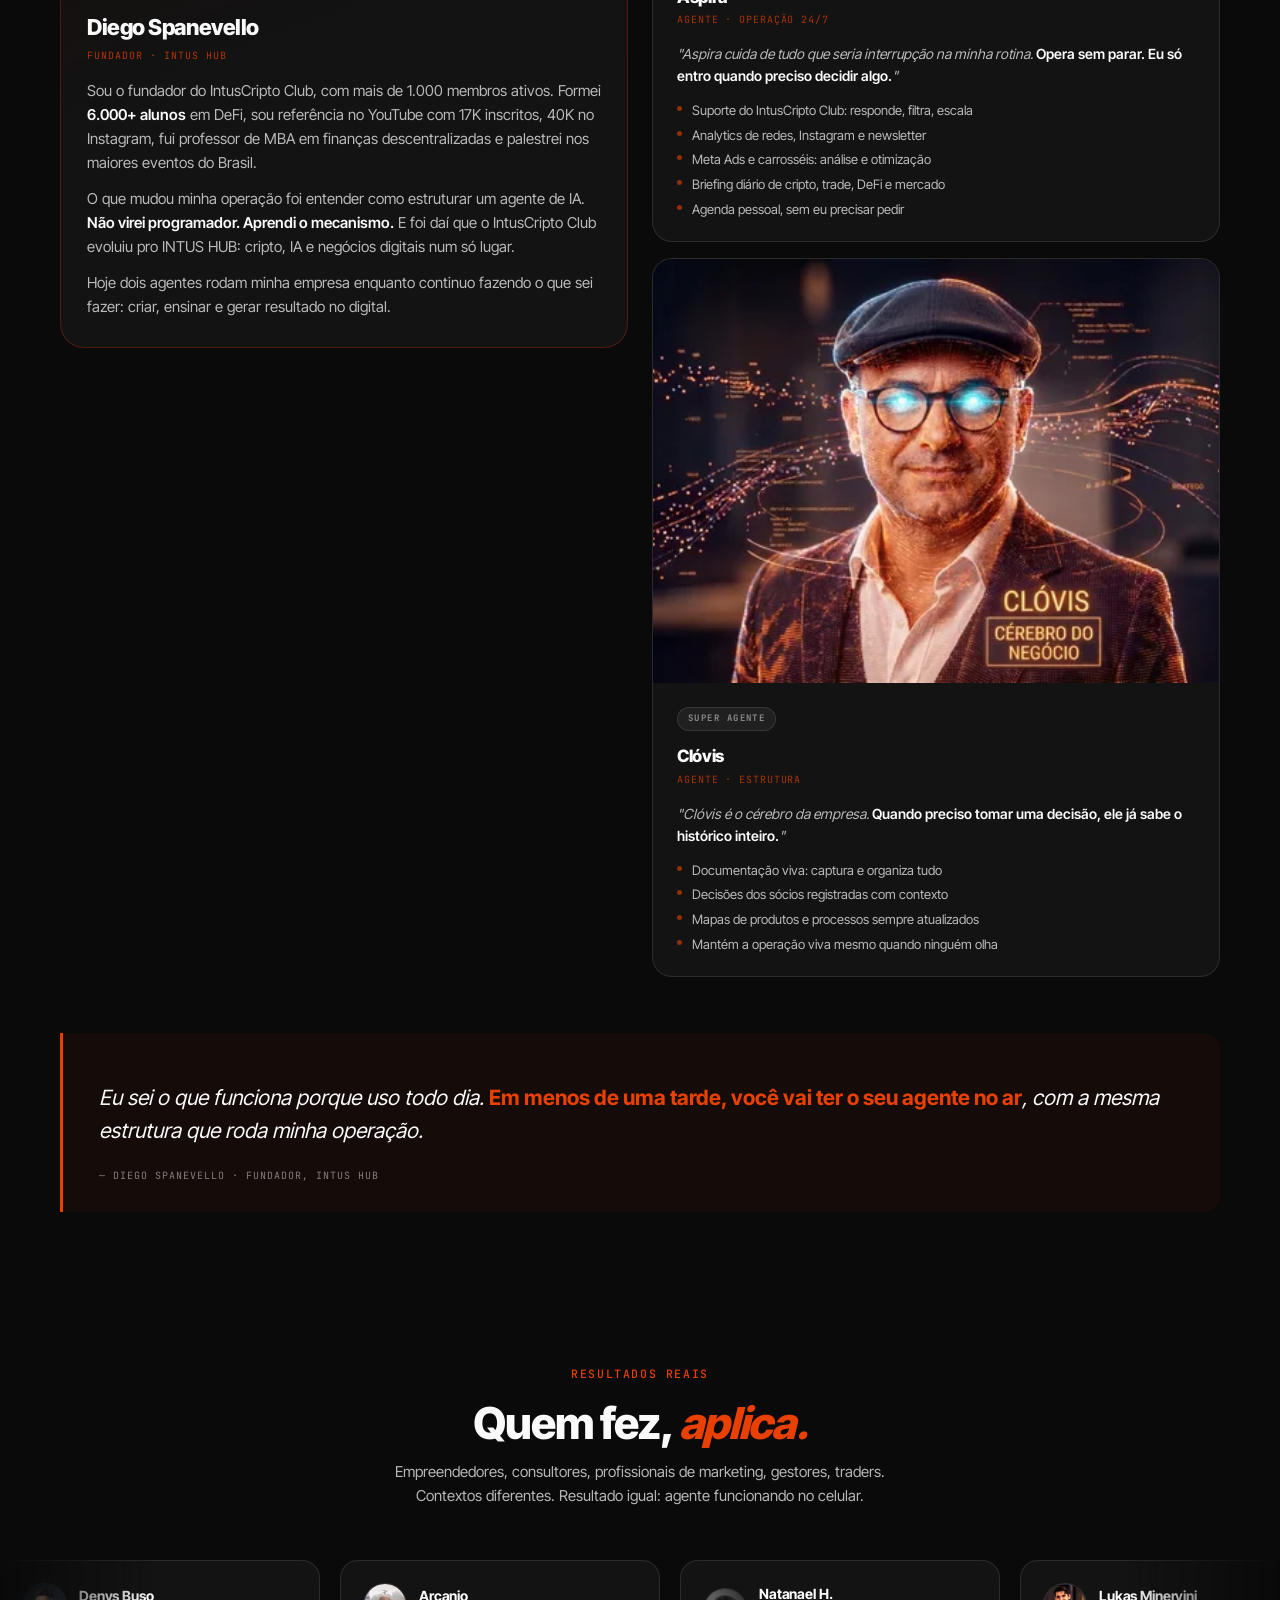
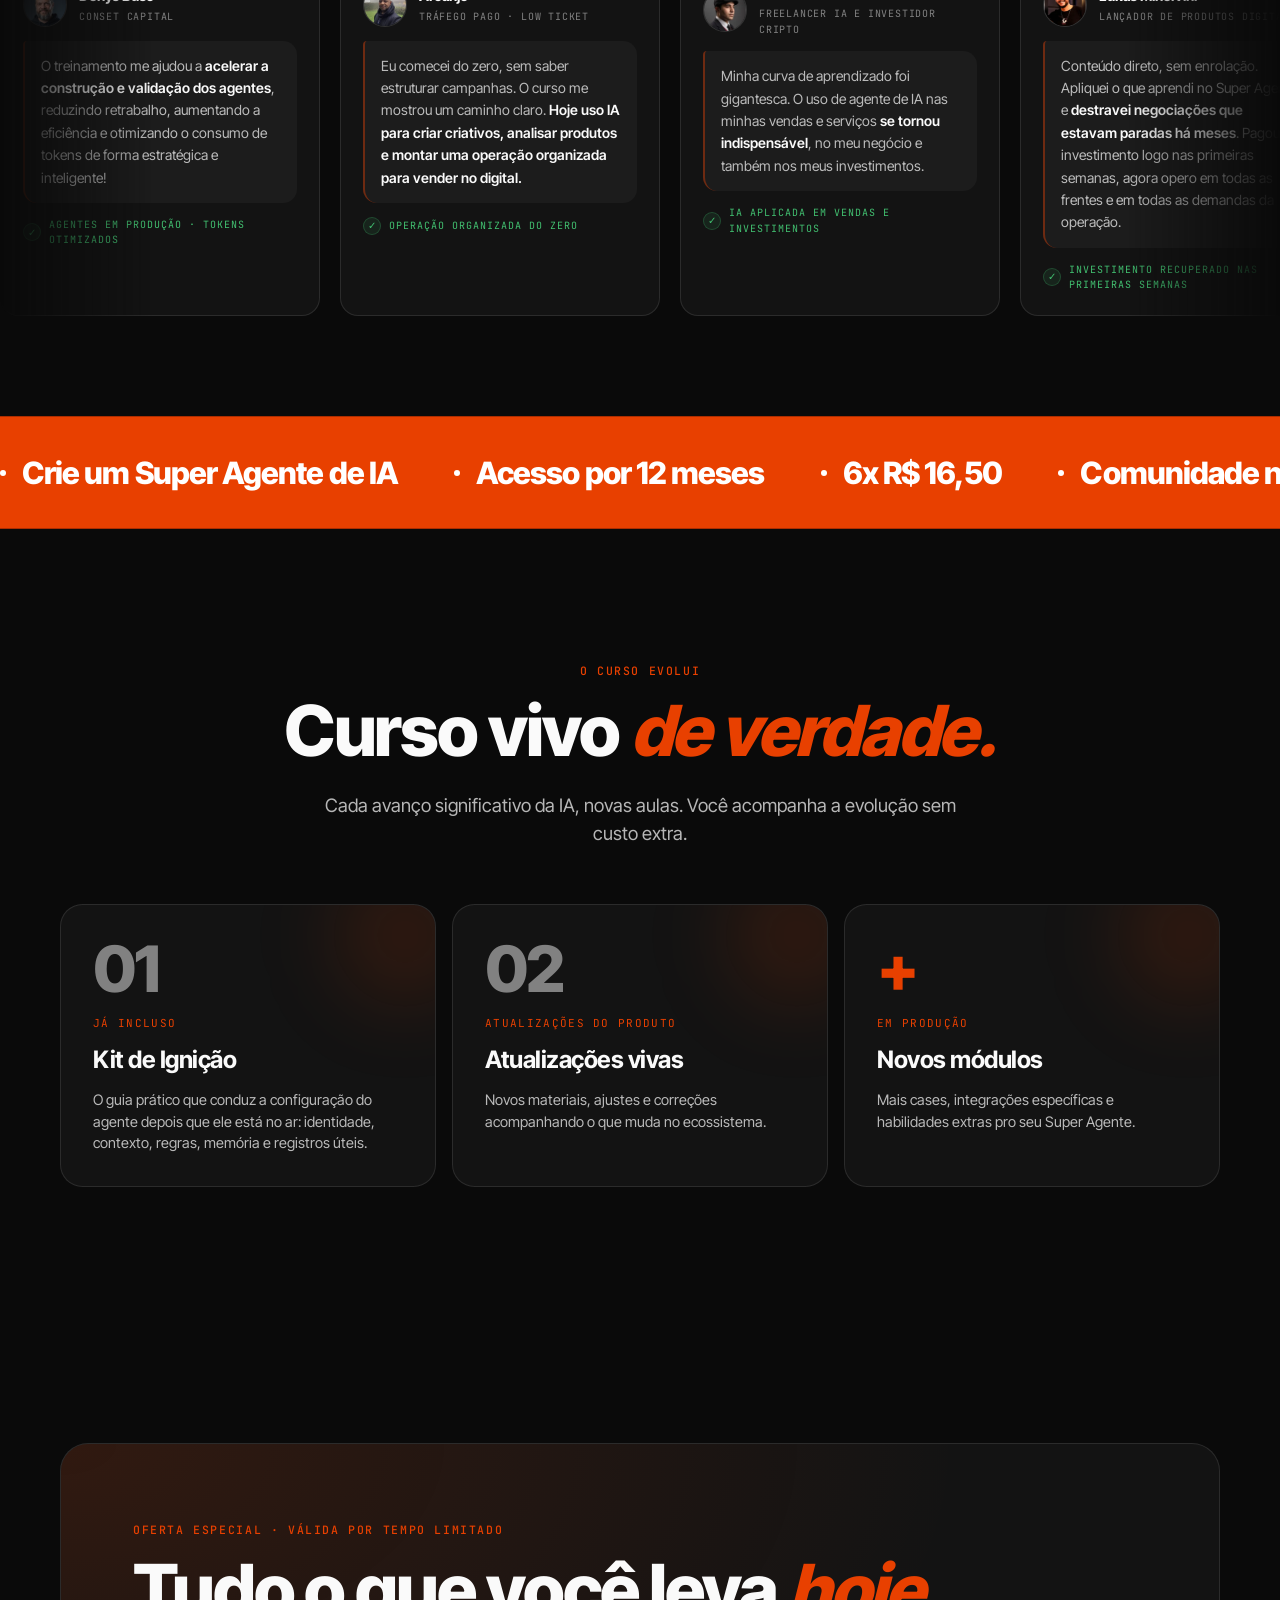
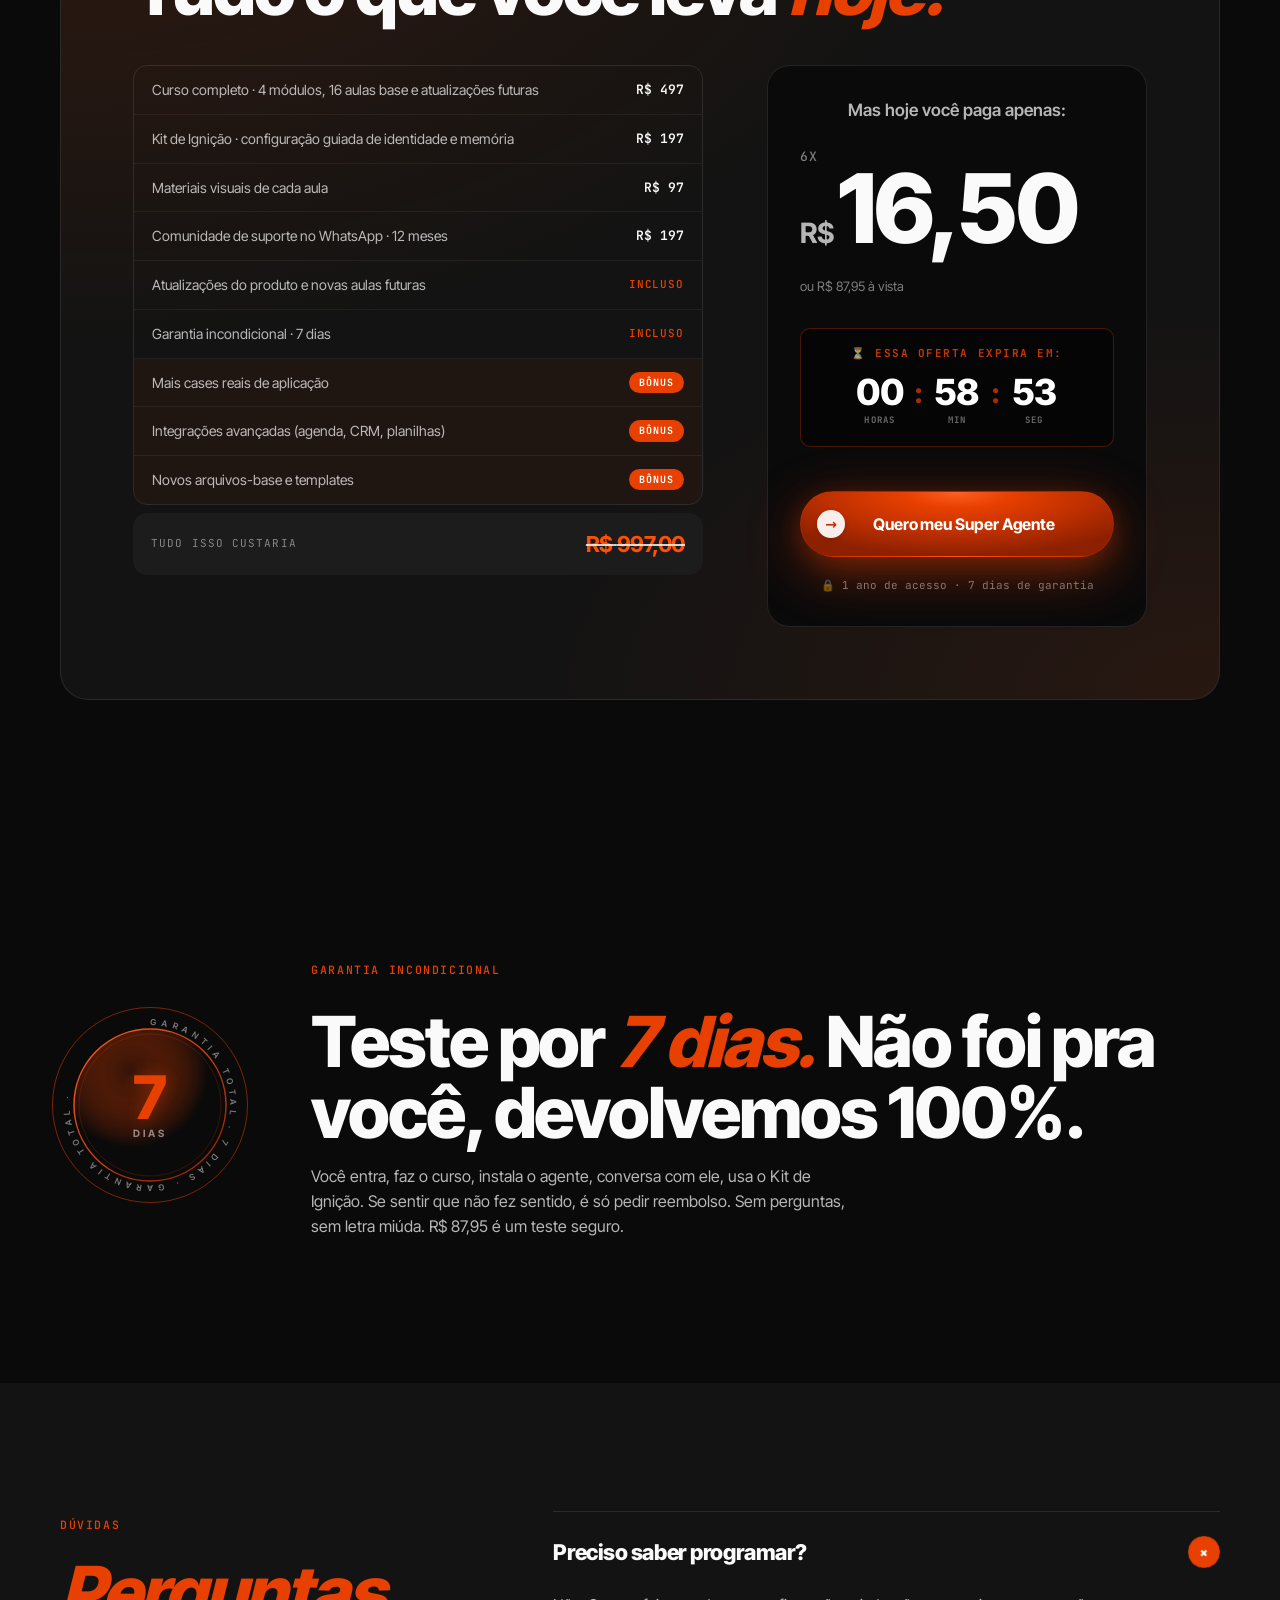
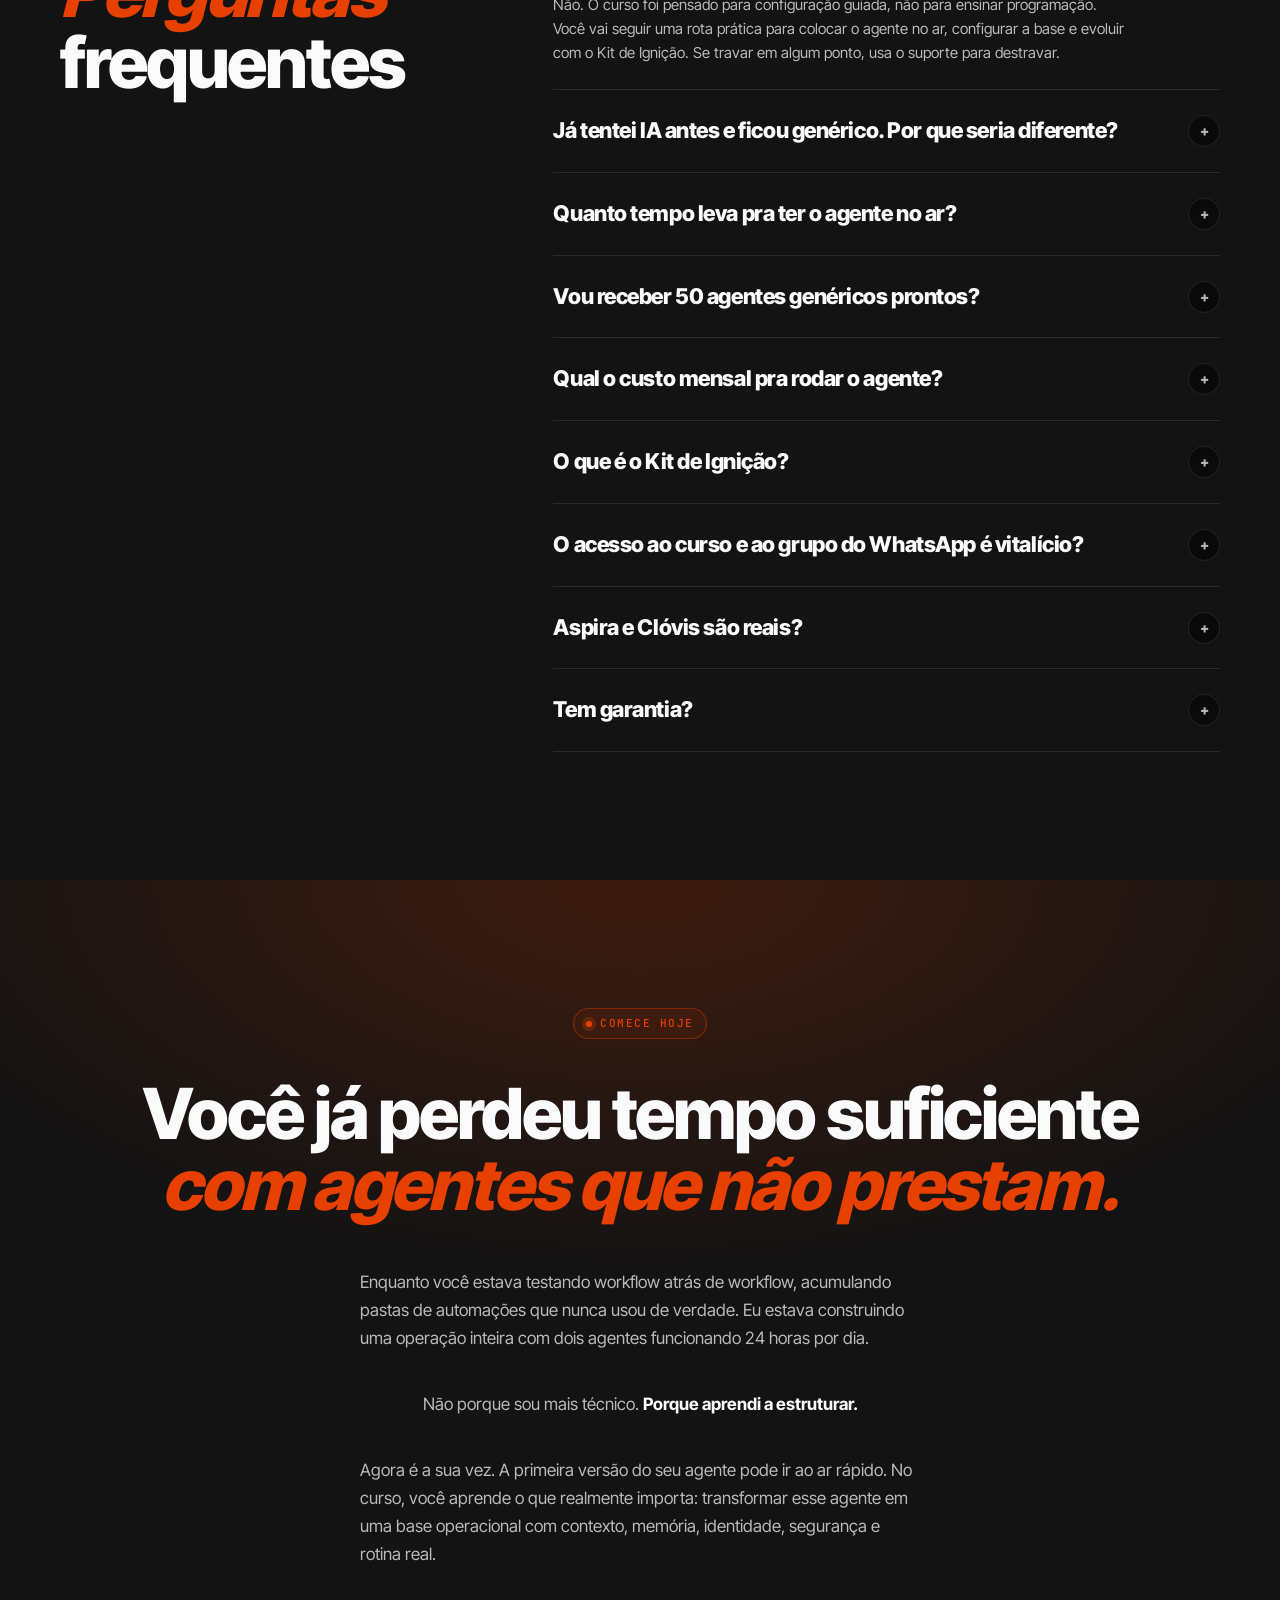
==== commit b6ff16c8: "chore: prepara repo para Cloudflare Pages + remove Speed Insights da Vercel - Adiciona _headers (CSP" ====
--- a/index.html
+++ b/index.html
@@ -33,13 +33,6 @@
   async
 ></script>
 <!-- End Utmify -->
-
-<!-- Vercel Speed Insights — monitora Core Web Vitals em tempo real. -->
-<script>
-  window.si = window.si || function () { (window.siq = window.siq || []).push(arguments); };
-</script>
-<script defer src="/_vercel/speed-insights/script.js"></script>
-<!-- End Vercel Speed Insights -->
 
 <title>Crie um Super Agente de IA · INTUS HUB</title>
 <meta name="description" content="Curso prático da INTUS HUB: crie um Super Agente de IA com identidade, memória e contexto reais — no ar rápido, sem saber programar. 7 dias de garantia.">
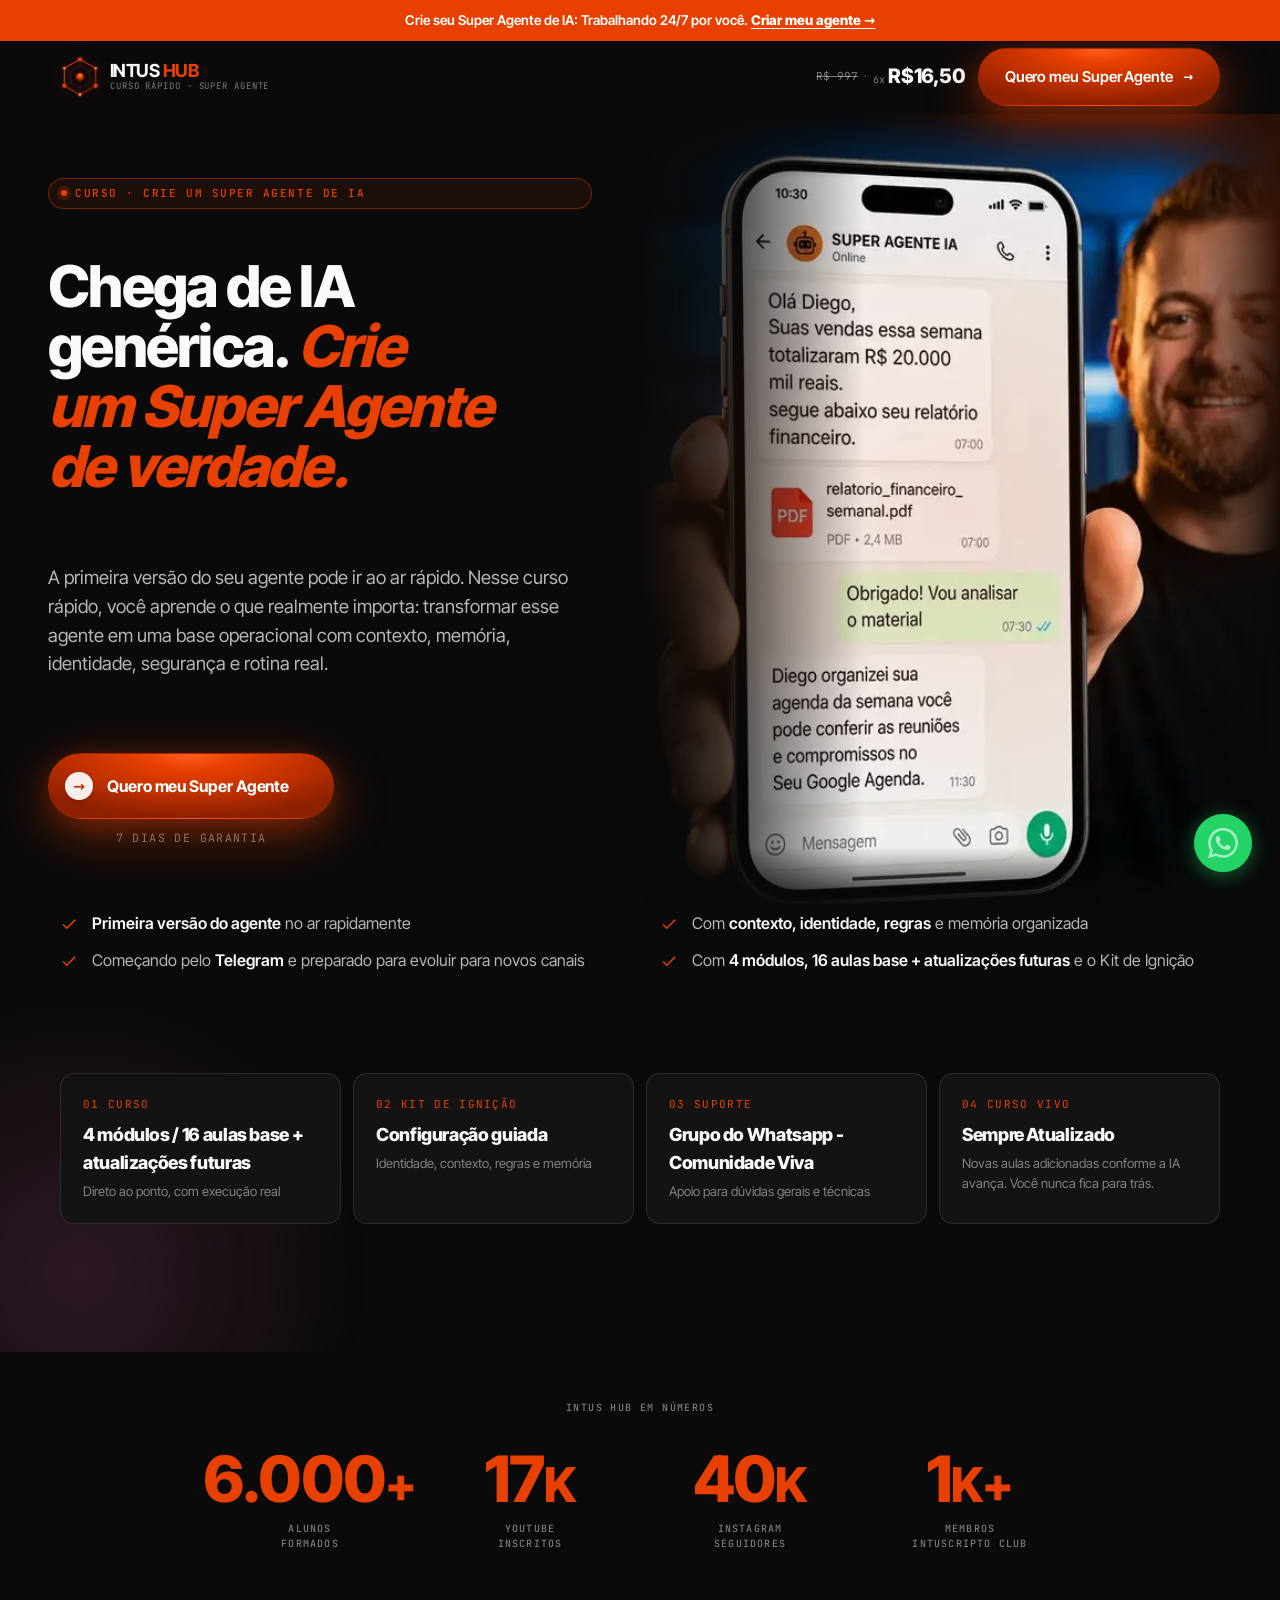
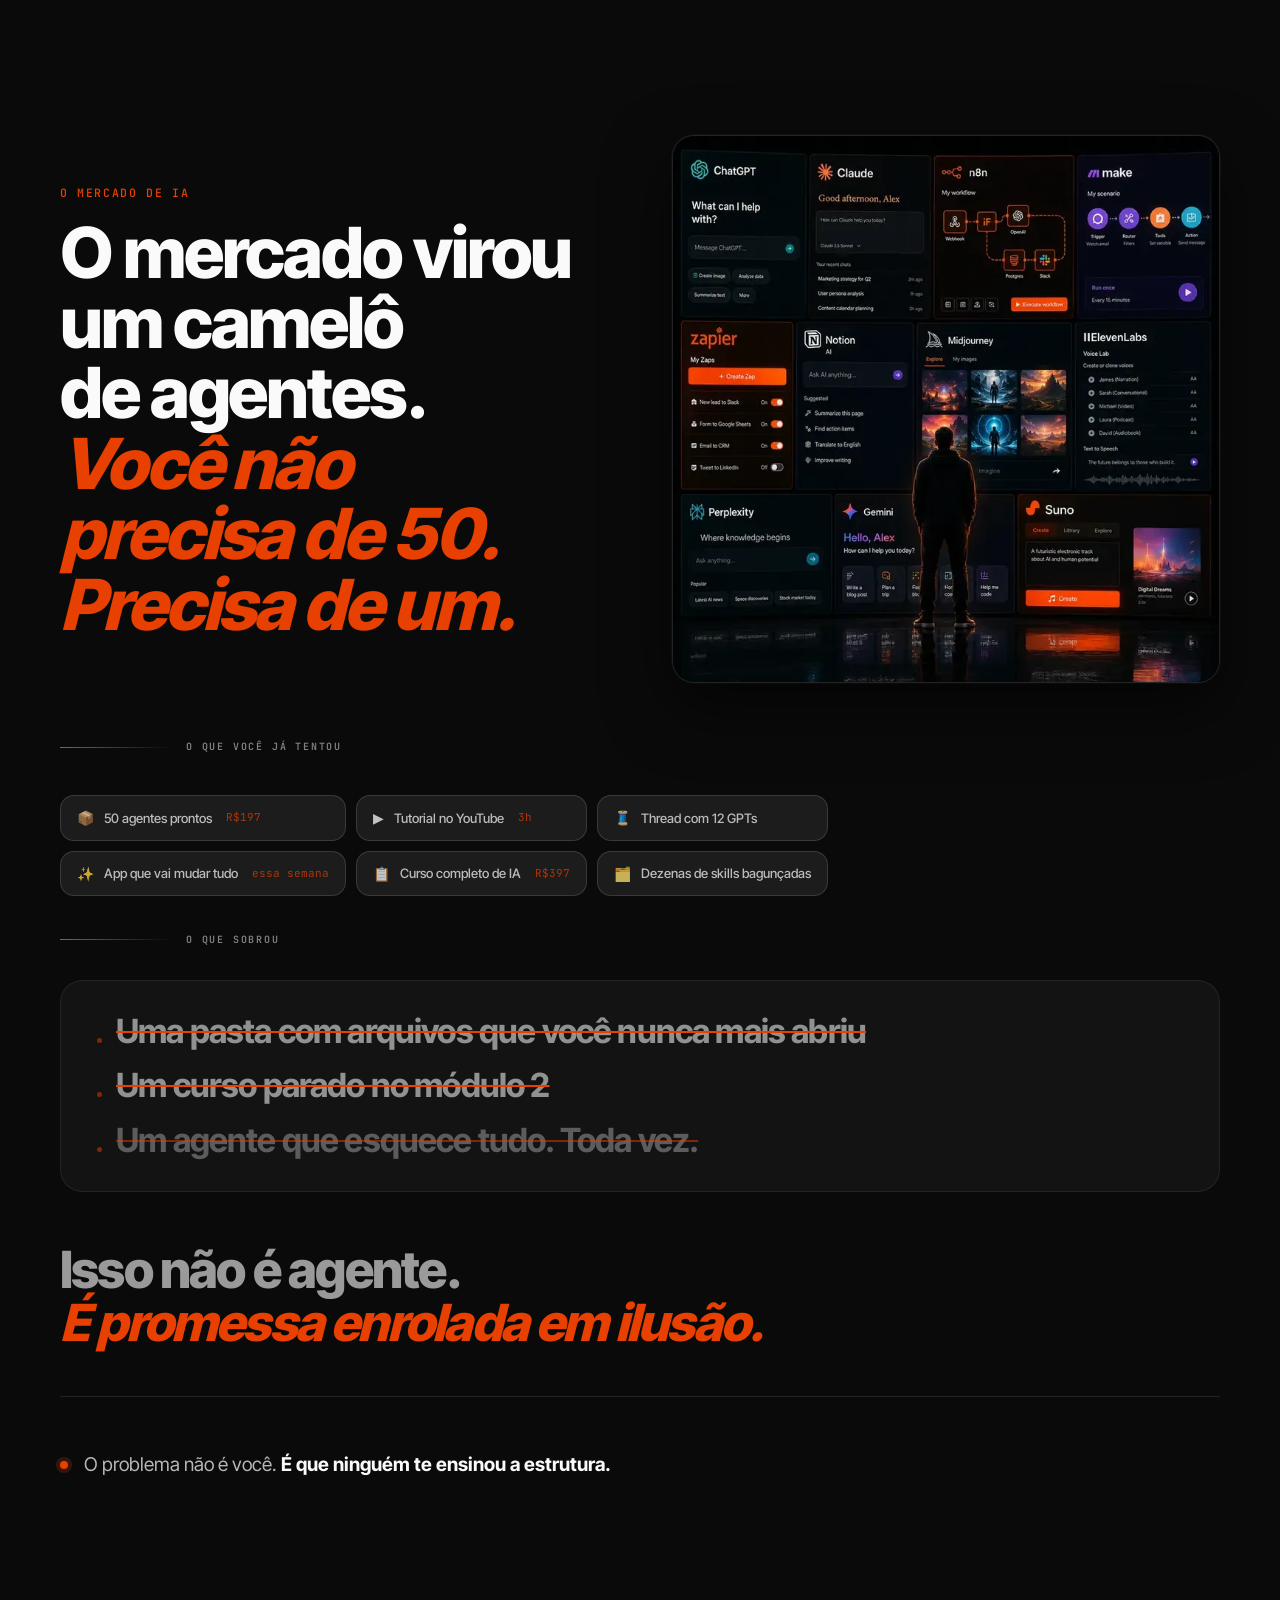
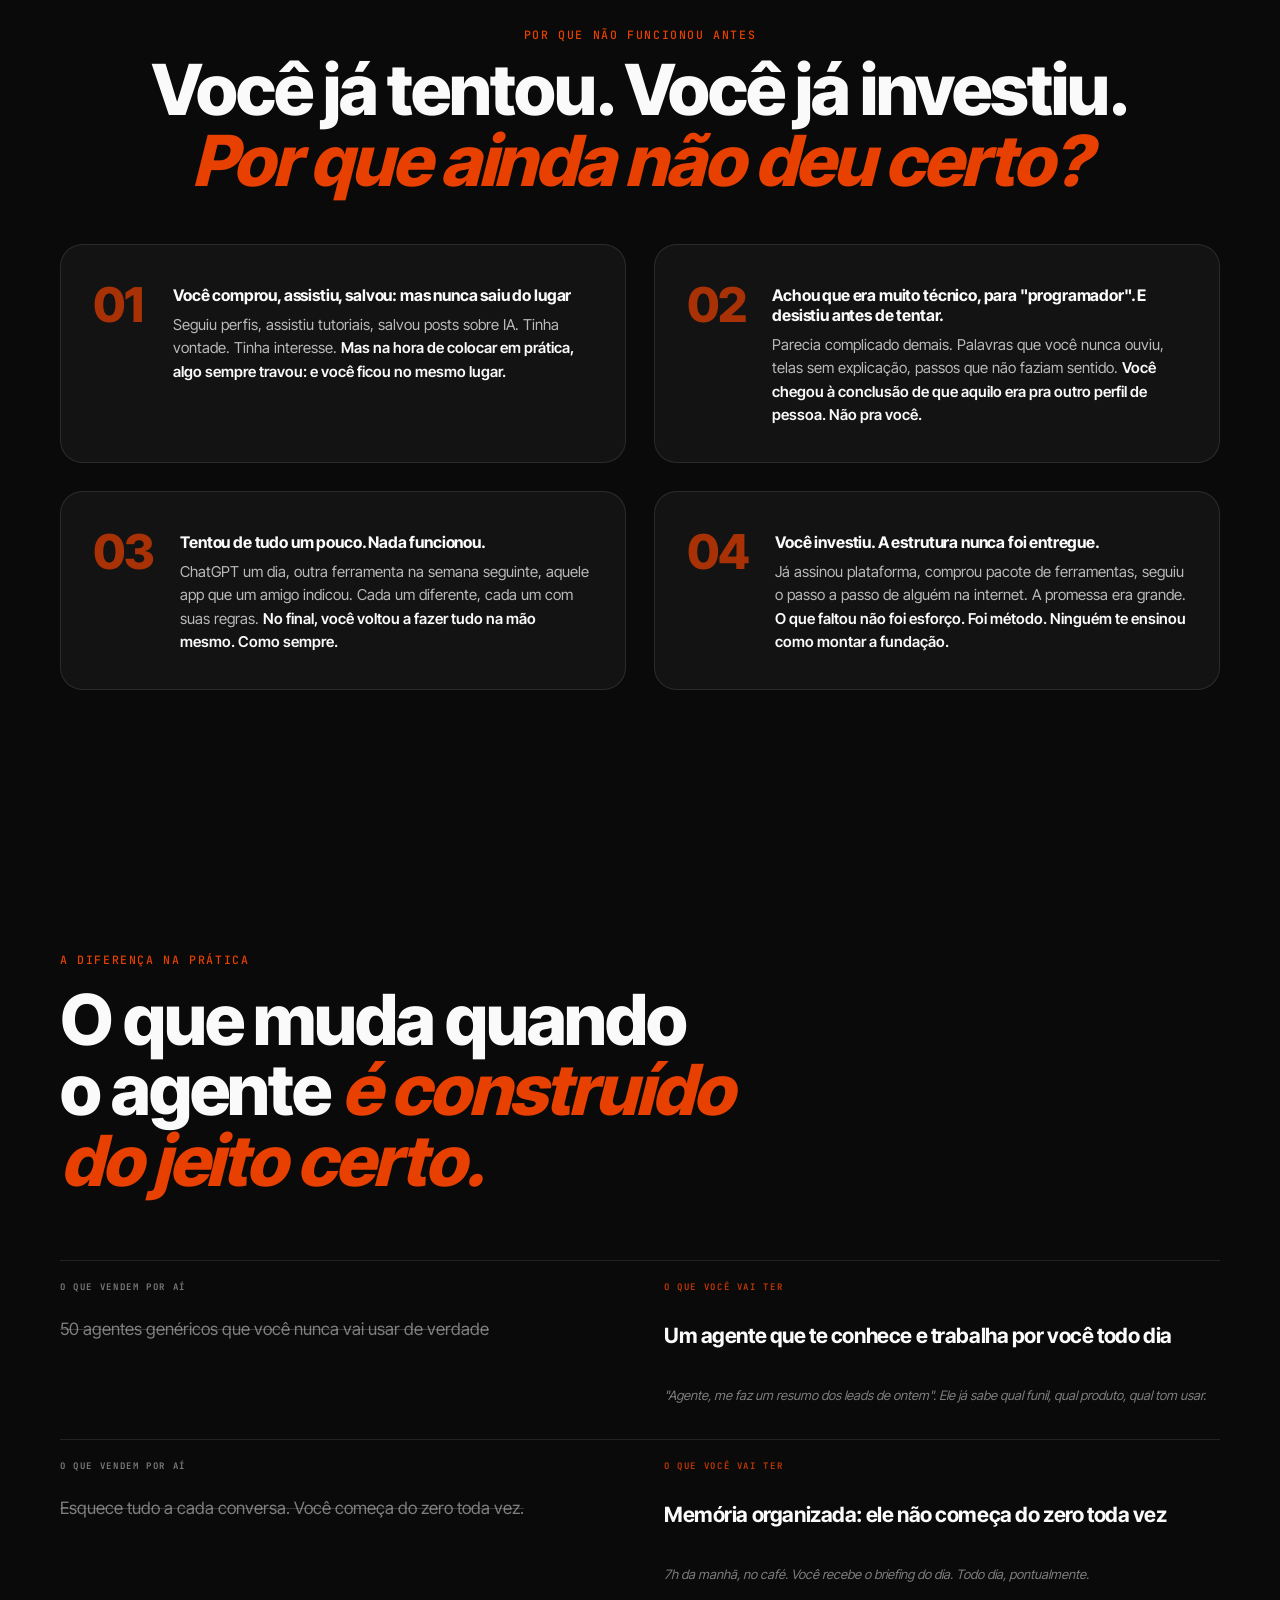
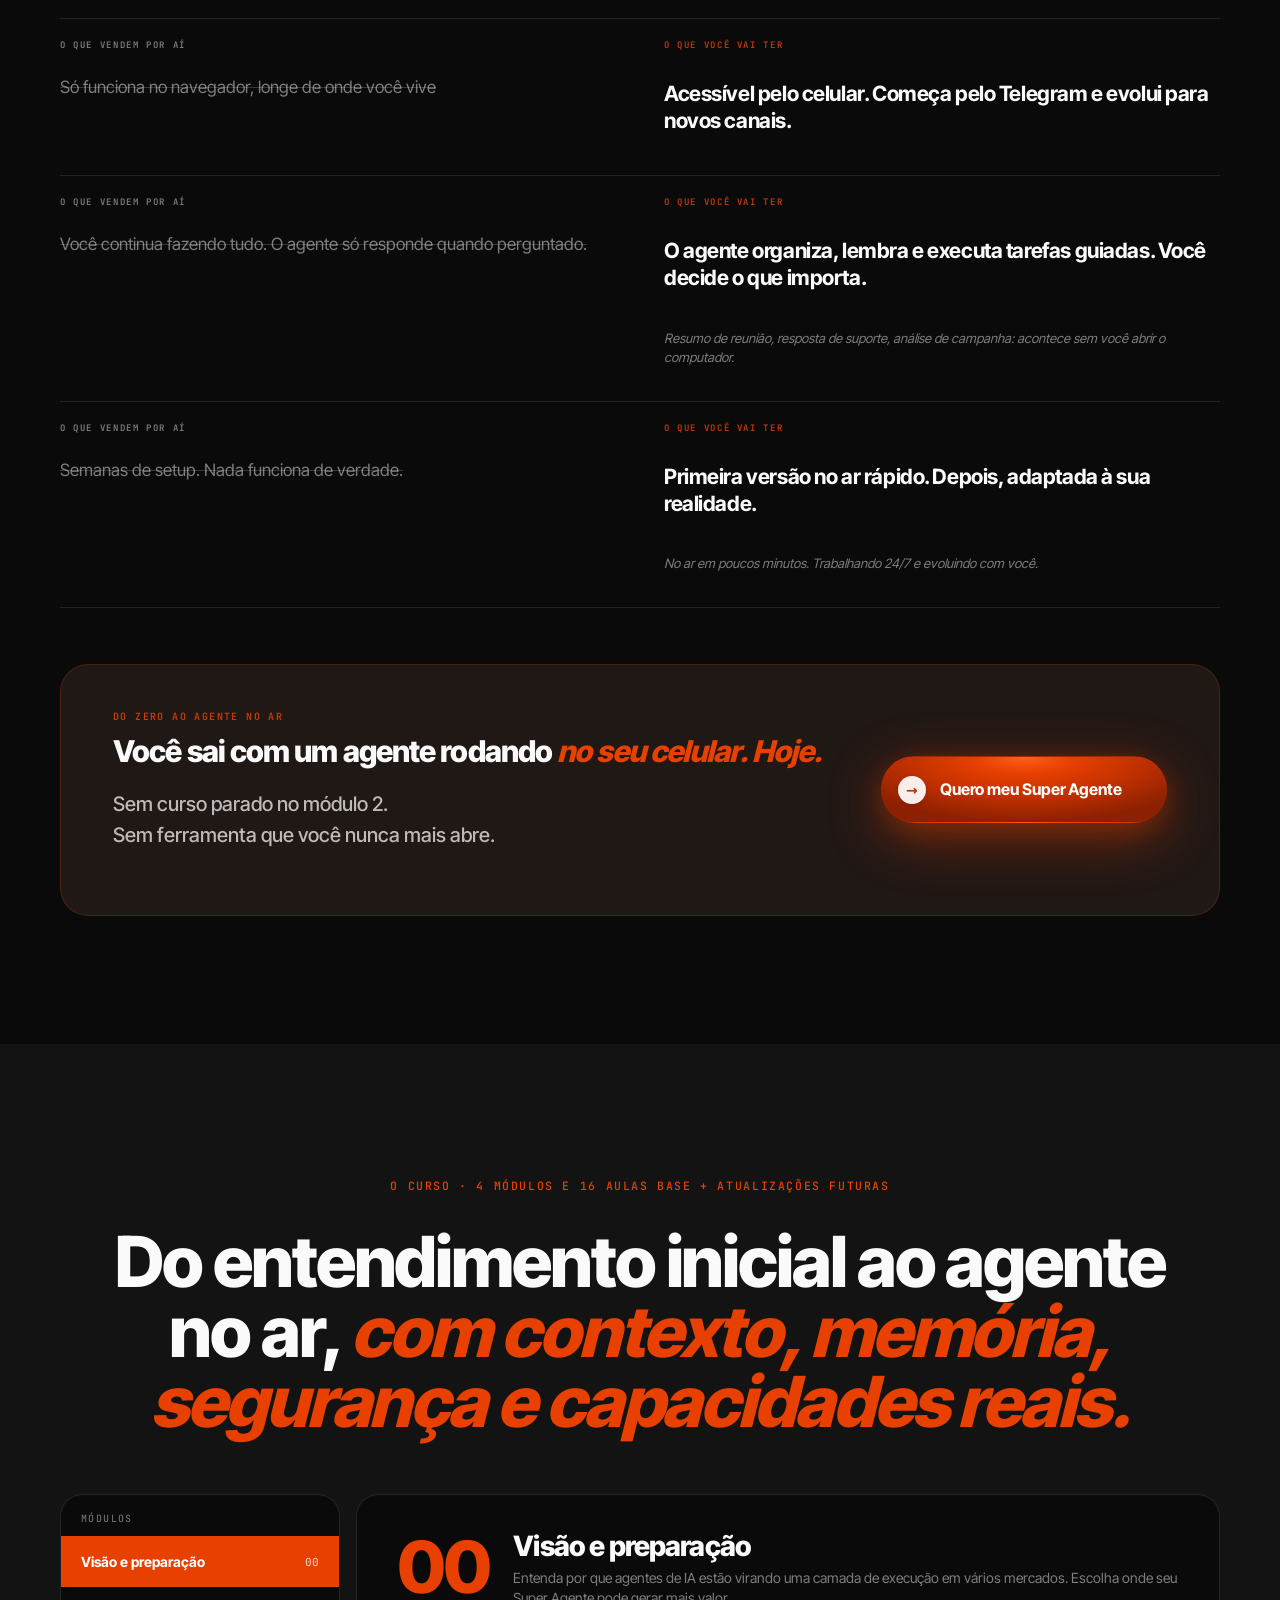
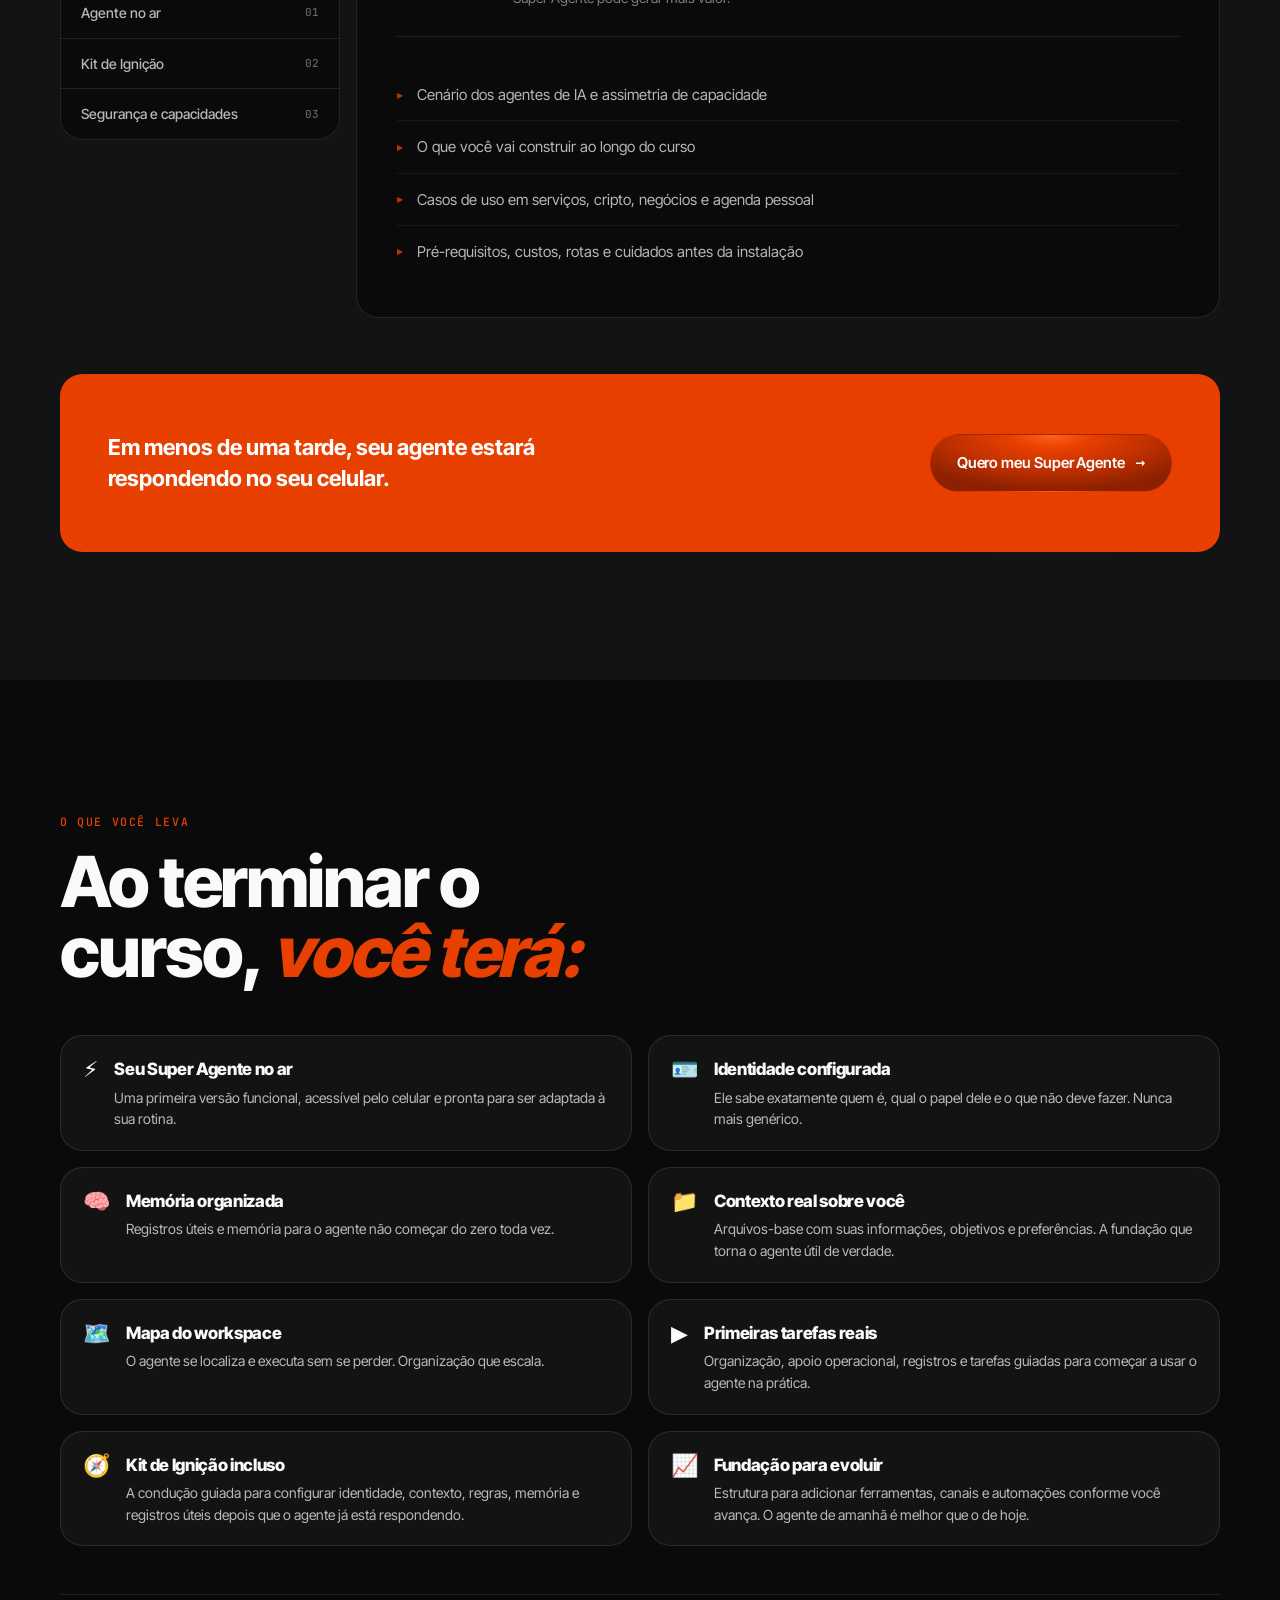
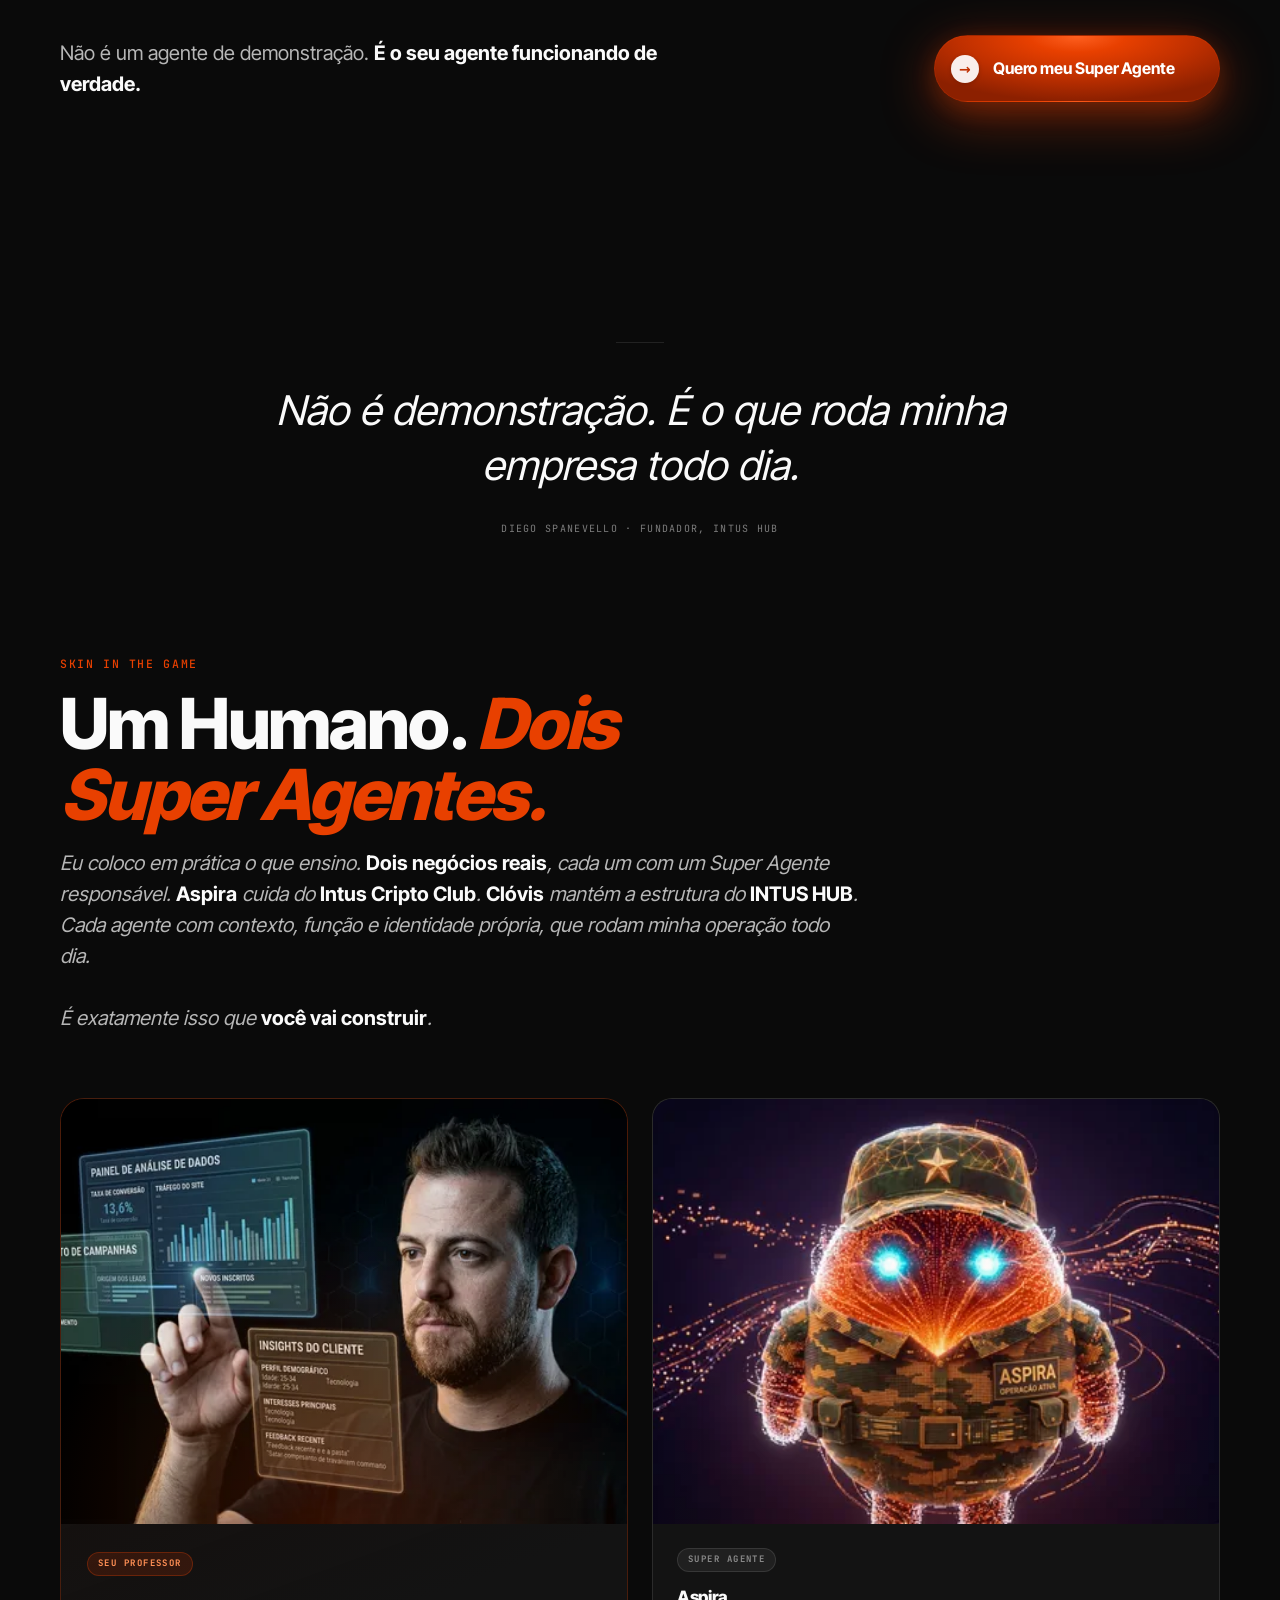
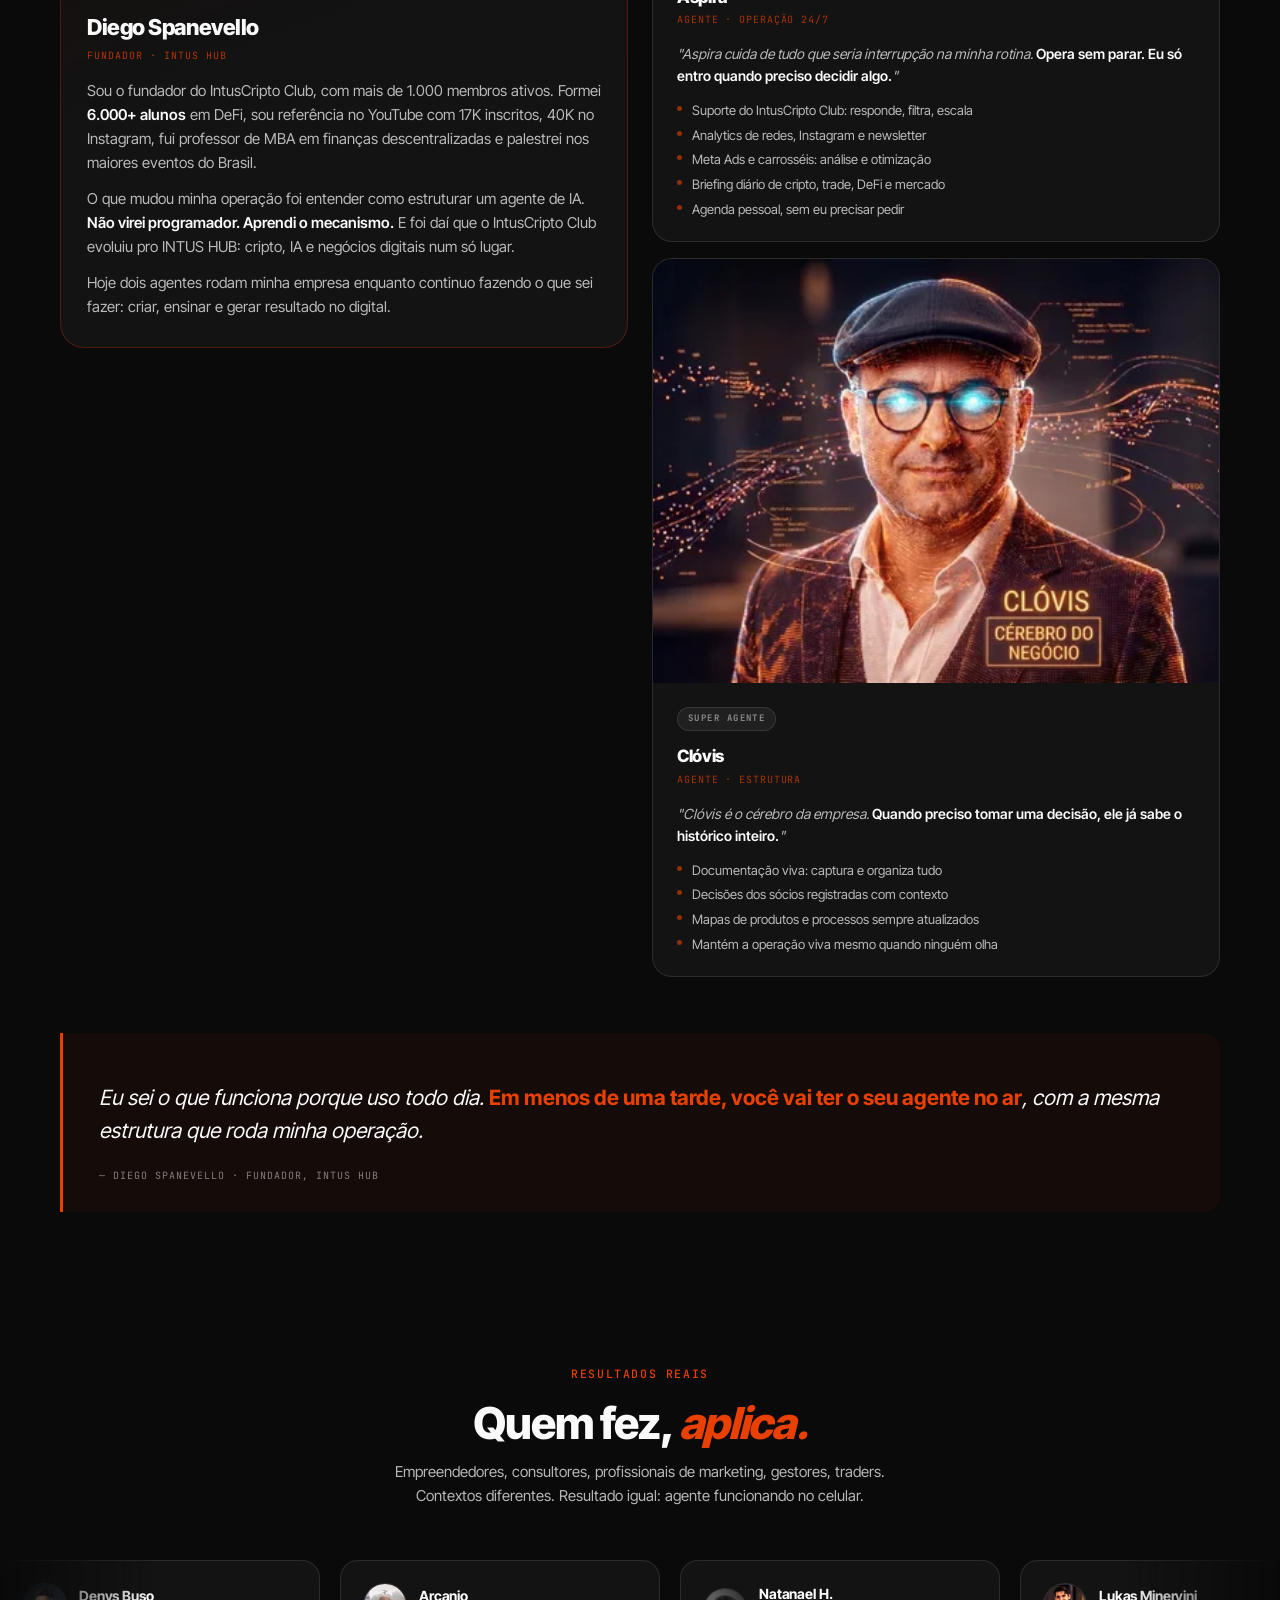
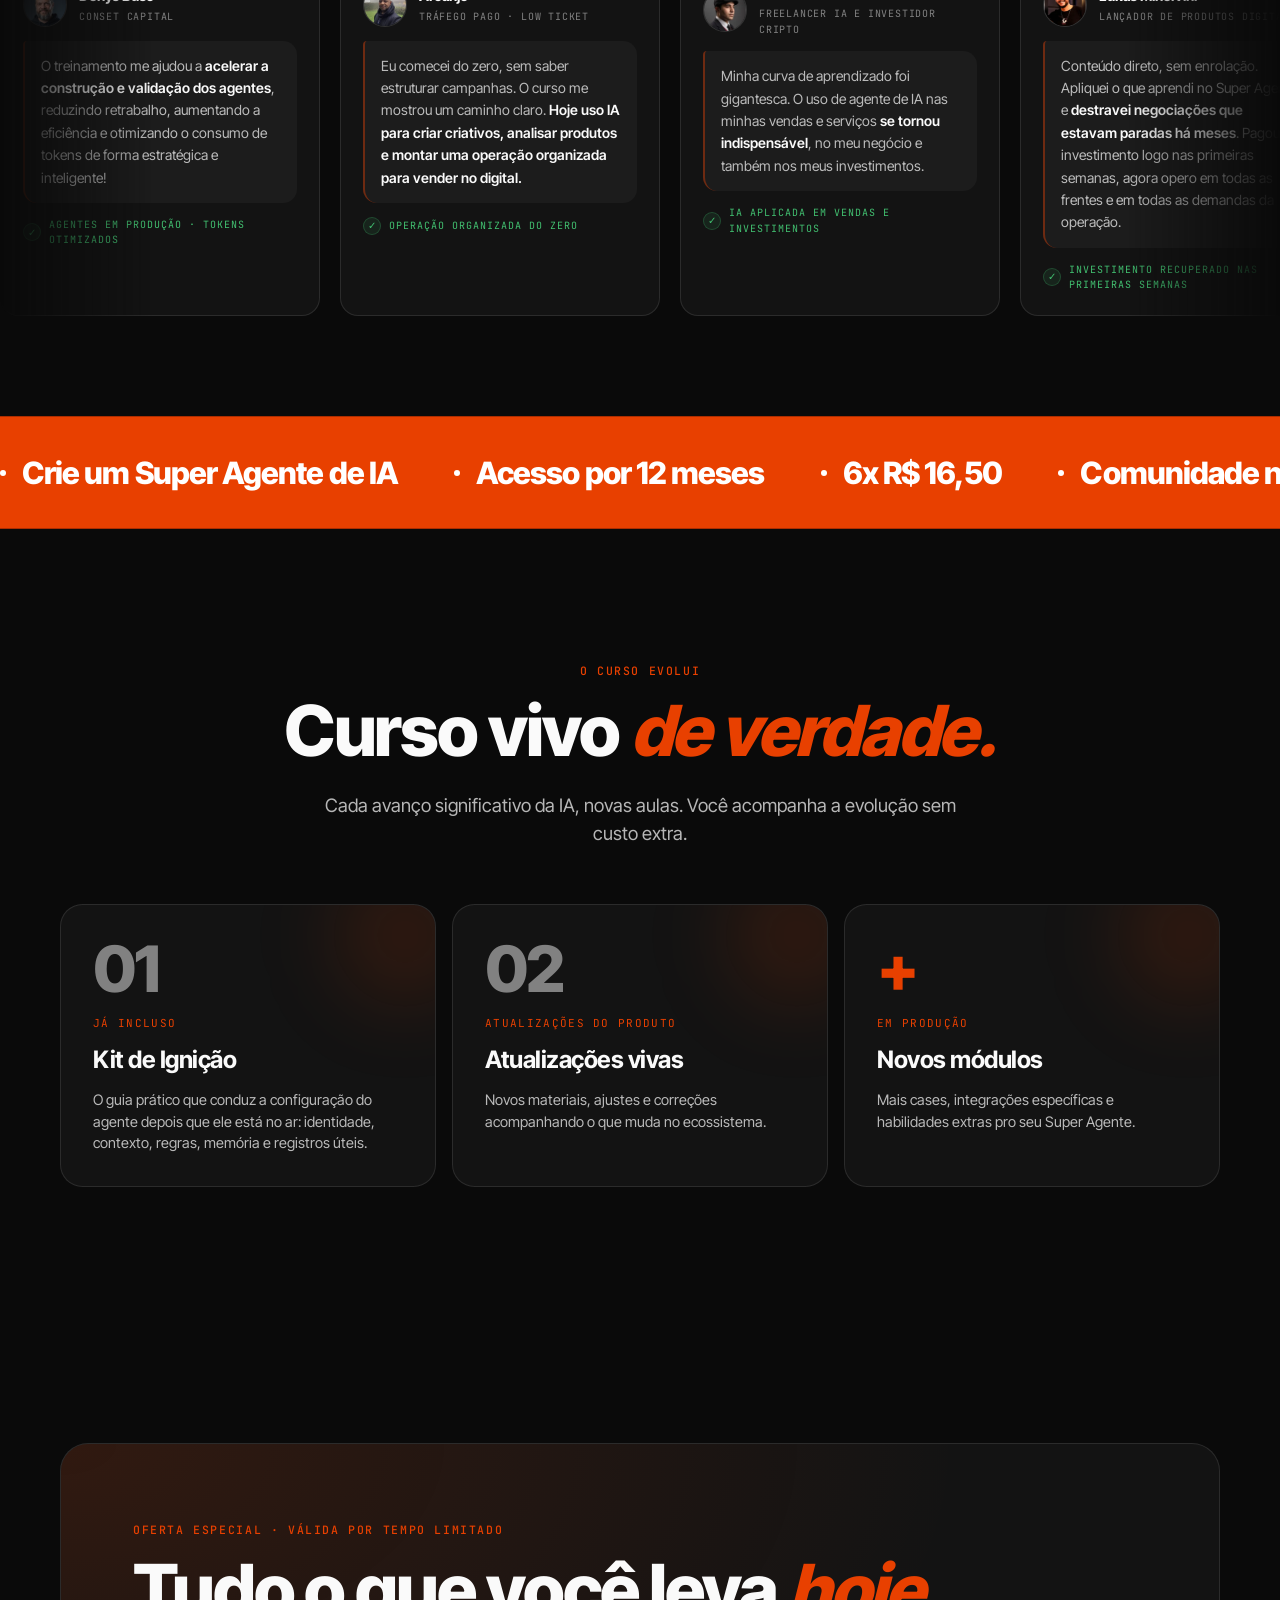
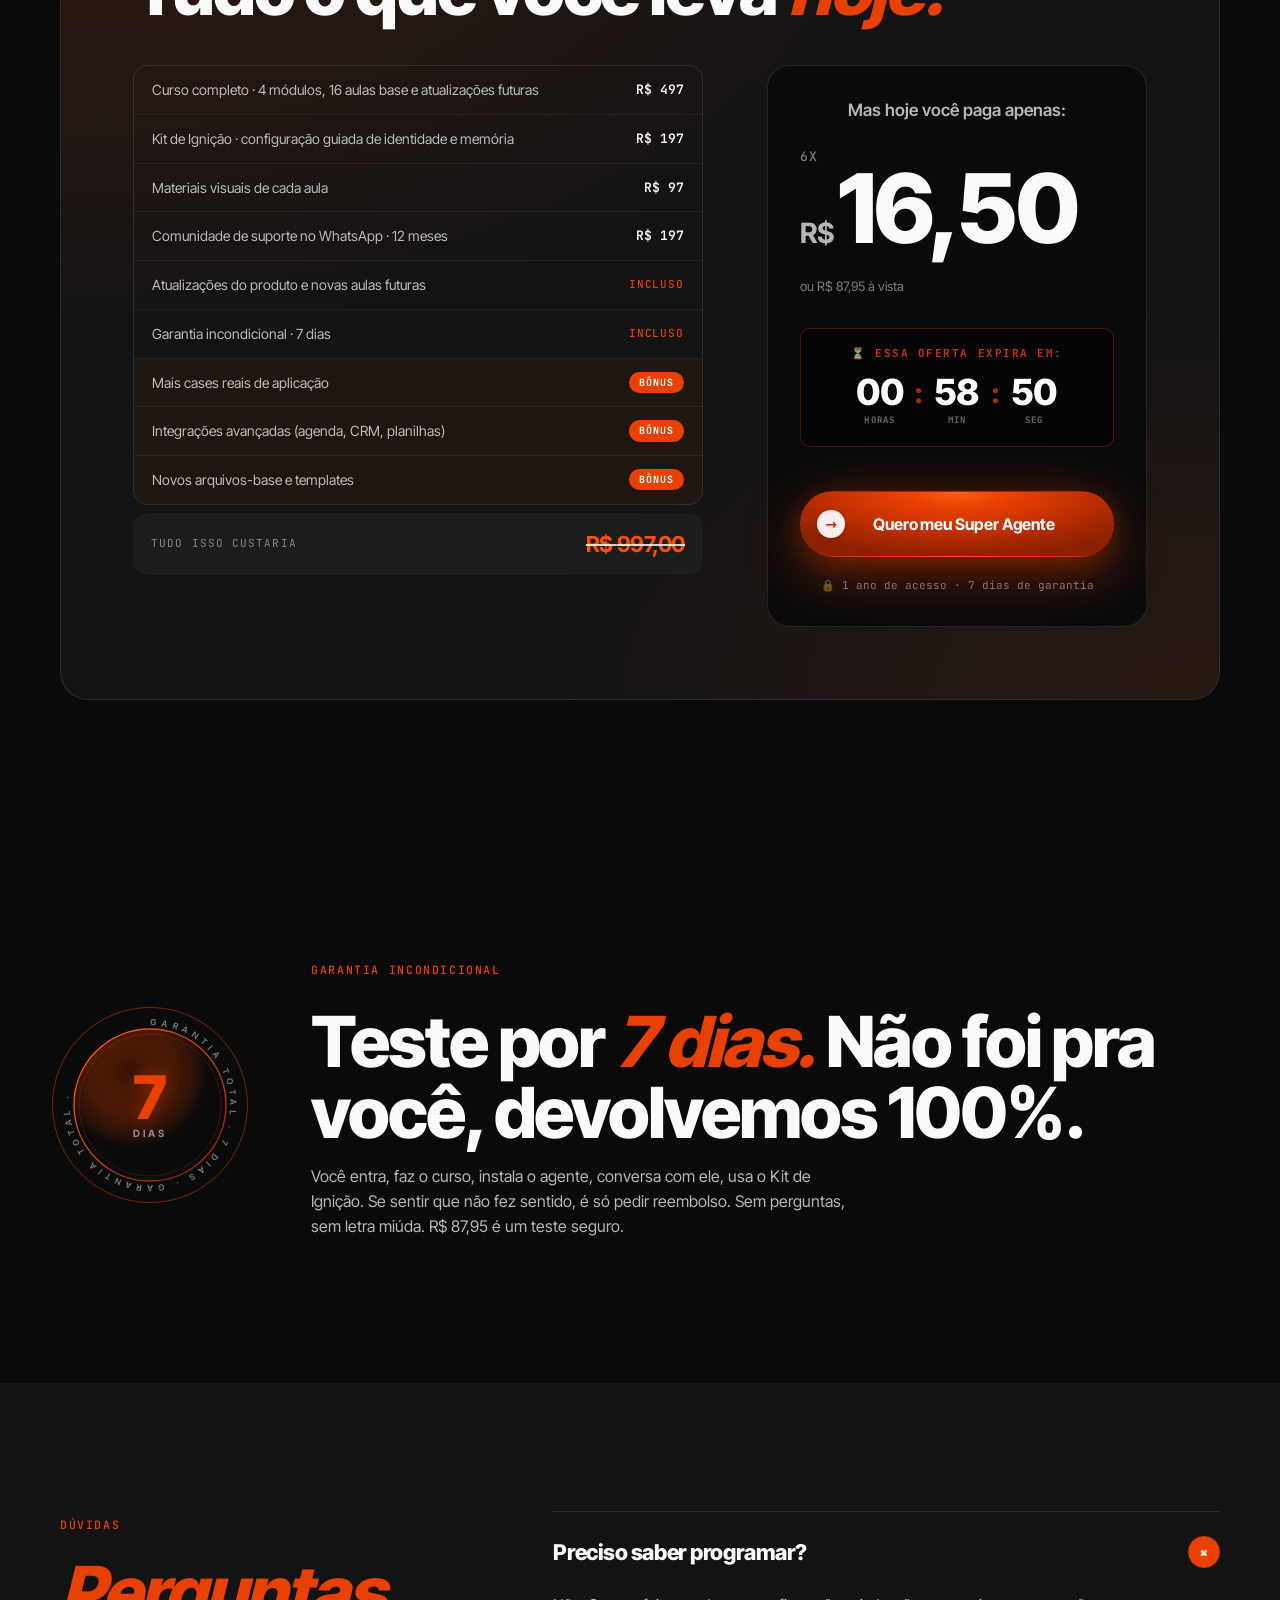
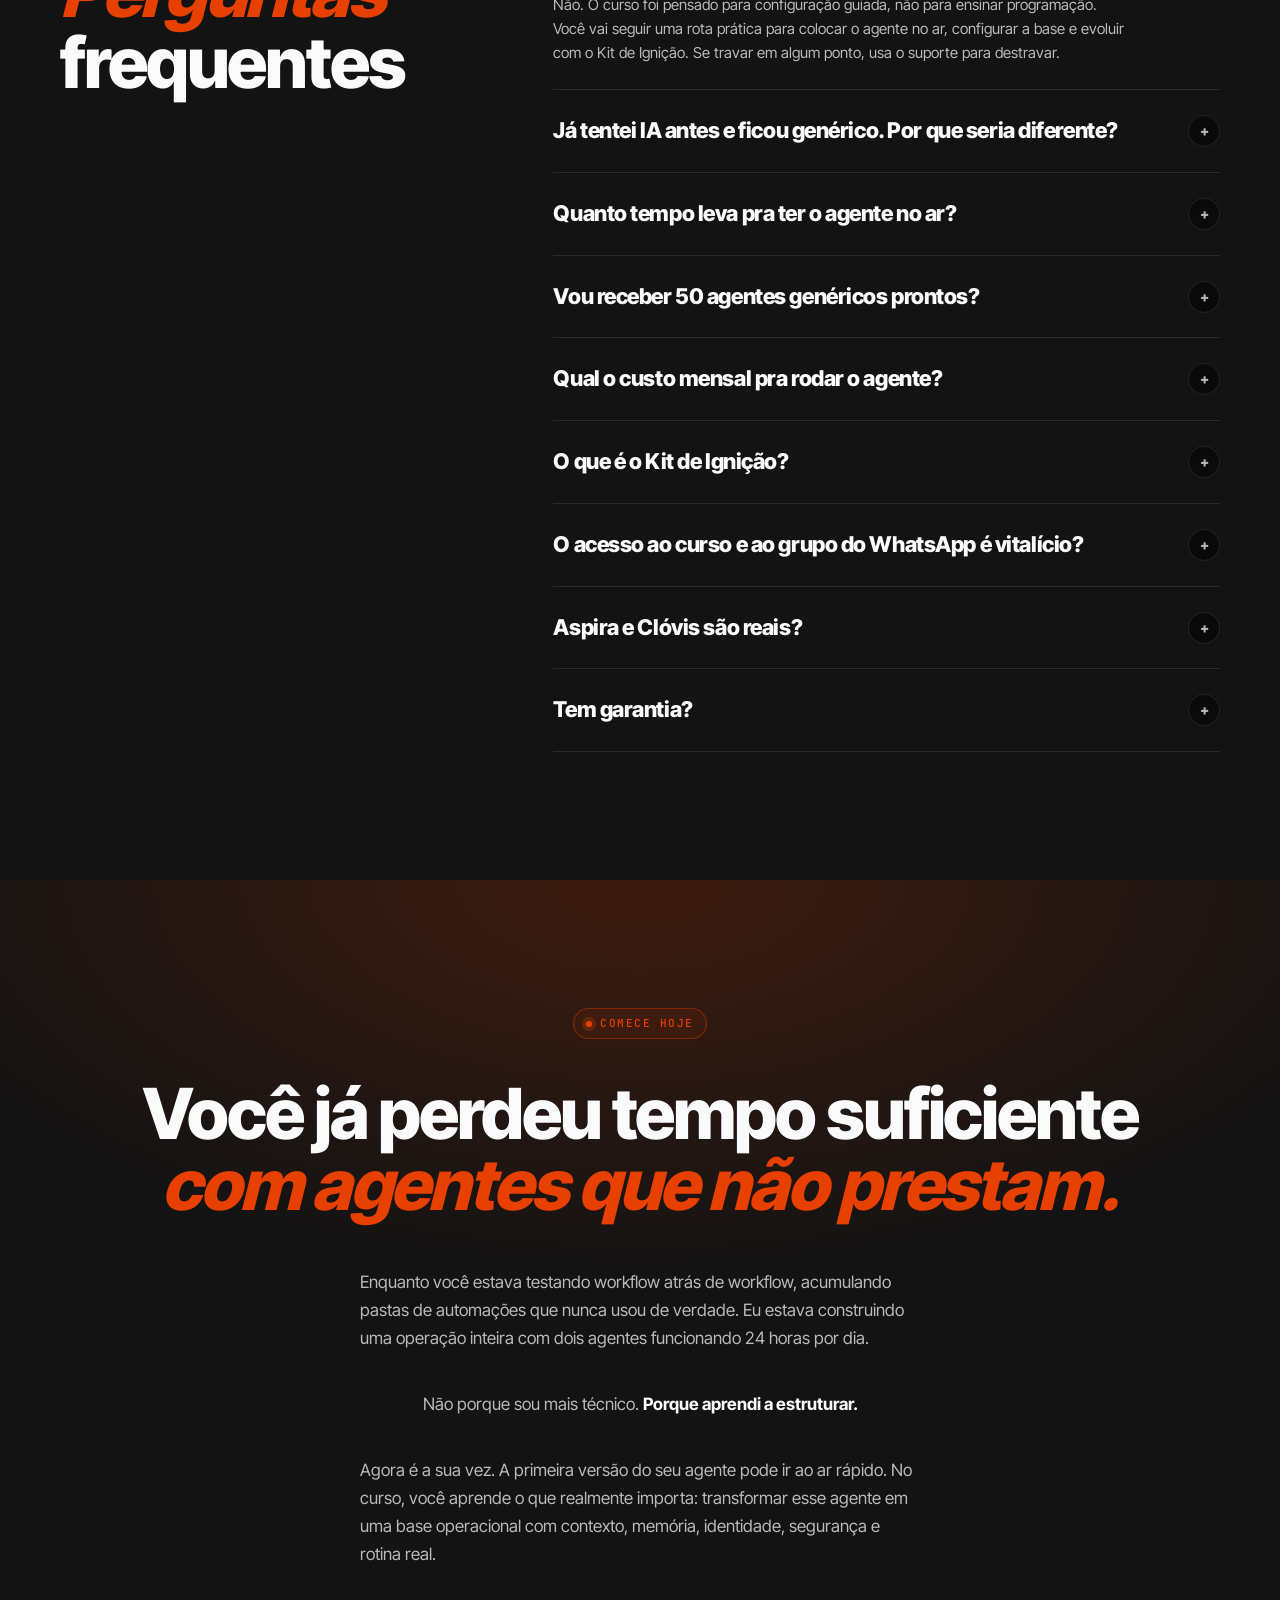
==== commit 72abbdd6: "perf: prioriza fonte do titulo no LCP mobile; preload do hero so no desktop PSI mobile: LCP 3,7s / F" ====
--- a/index.html
+++ b/index.html
@@ -41,10 +41,12 @@
 <meta property="og:type" content="website">
 <meta property="og:url" content="https://superagente.intushub.com.br/">
 <meta name="theme-color" content="#050D1F">
-<link rel="preload" as="image" href="img/heeerochat01.webp" imagesrcset="img/heeerochat01-720.webp 720w, img/heeerochat01.webp 1000w" imagesizes="(max-width: 920px) 100vw, 50vw" fetchpriority="high">
-<!-- Inter Tight self-hosted (fonte do título = LCP): preload p/ a fonte ficar pronta antes
-     do 1º paint, sem esperar o Google Fonts (2 origens de terceiros). @font-face no styles.css. -->
+<!-- Inter Tight self-hosted (fonte do título = LCP no mobile): preload PRIMEIRO p/ não disputar
+     banda do caminho crítico, sem esperar o Google Fonts. @font-face no styles.css. -->
 <link rel="preload" as="font" type="font/woff2" href="fonts/inter-tight-latin.woff2" crossorigin>
+<!-- Hero: preload só no DESKTOP (>920px). No mobile o hero fica abaixo da dobra e NÃO é o LCP
+     (o LCP é o título) — preload aqui só roubaria banda da fonte/CSS do título. -->
+<link rel="preload" as="image" href="img/heeerochat01.webp" imagesrcset="img/heeerochat01-720.webp 720w, img/heeerochat01.webp 1000w" imagesizes="50vw" fetchpriority="high" media="(min-width: 921px)">
 <link rel="icon" type="image/svg+xml" href="data:image/svg+xml,<svg xmlns='http://www.w3.org/2000/svg' viewBox='0 0 32 32'><rect width='32' height='32' rx='6' fill='%23050D1F'/><polygon points='16,2 28,9 28,23 16,30 4,23 4,9' fill='none' stroke='%23E84000' stroke-width='2'/><line x1='16' y1='16' x2='16' y2='2' stroke='%230055FF' stroke-width='1'/><line x1='16' y1='16' x2='28' y2='9' stroke='%230055FF' stroke-width='1'/><line x1='16' y1='16' x2='28' y2='23' stroke='%230055FF' stroke-width='1'/><line x1='16' y1='16' x2='16' y2='30' stroke='%23F0B429' stroke-width='1.5'/><line x1='16' y1='16' x2='4' y2='23' stroke='%230055FF' stroke-width='1'/><line x1='16' y1='16' x2='4' y2='9' stroke='%230055FF' stroke-width='1'/><circle cx='16' cy='16' r='3.5' fill='%23F0B429'/></svg>">
 <link rel="preconnect" href="https://fonts.googleapis.com">
 <link rel="preconnect" href="https://fonts.gstatic.com" crossorigin>
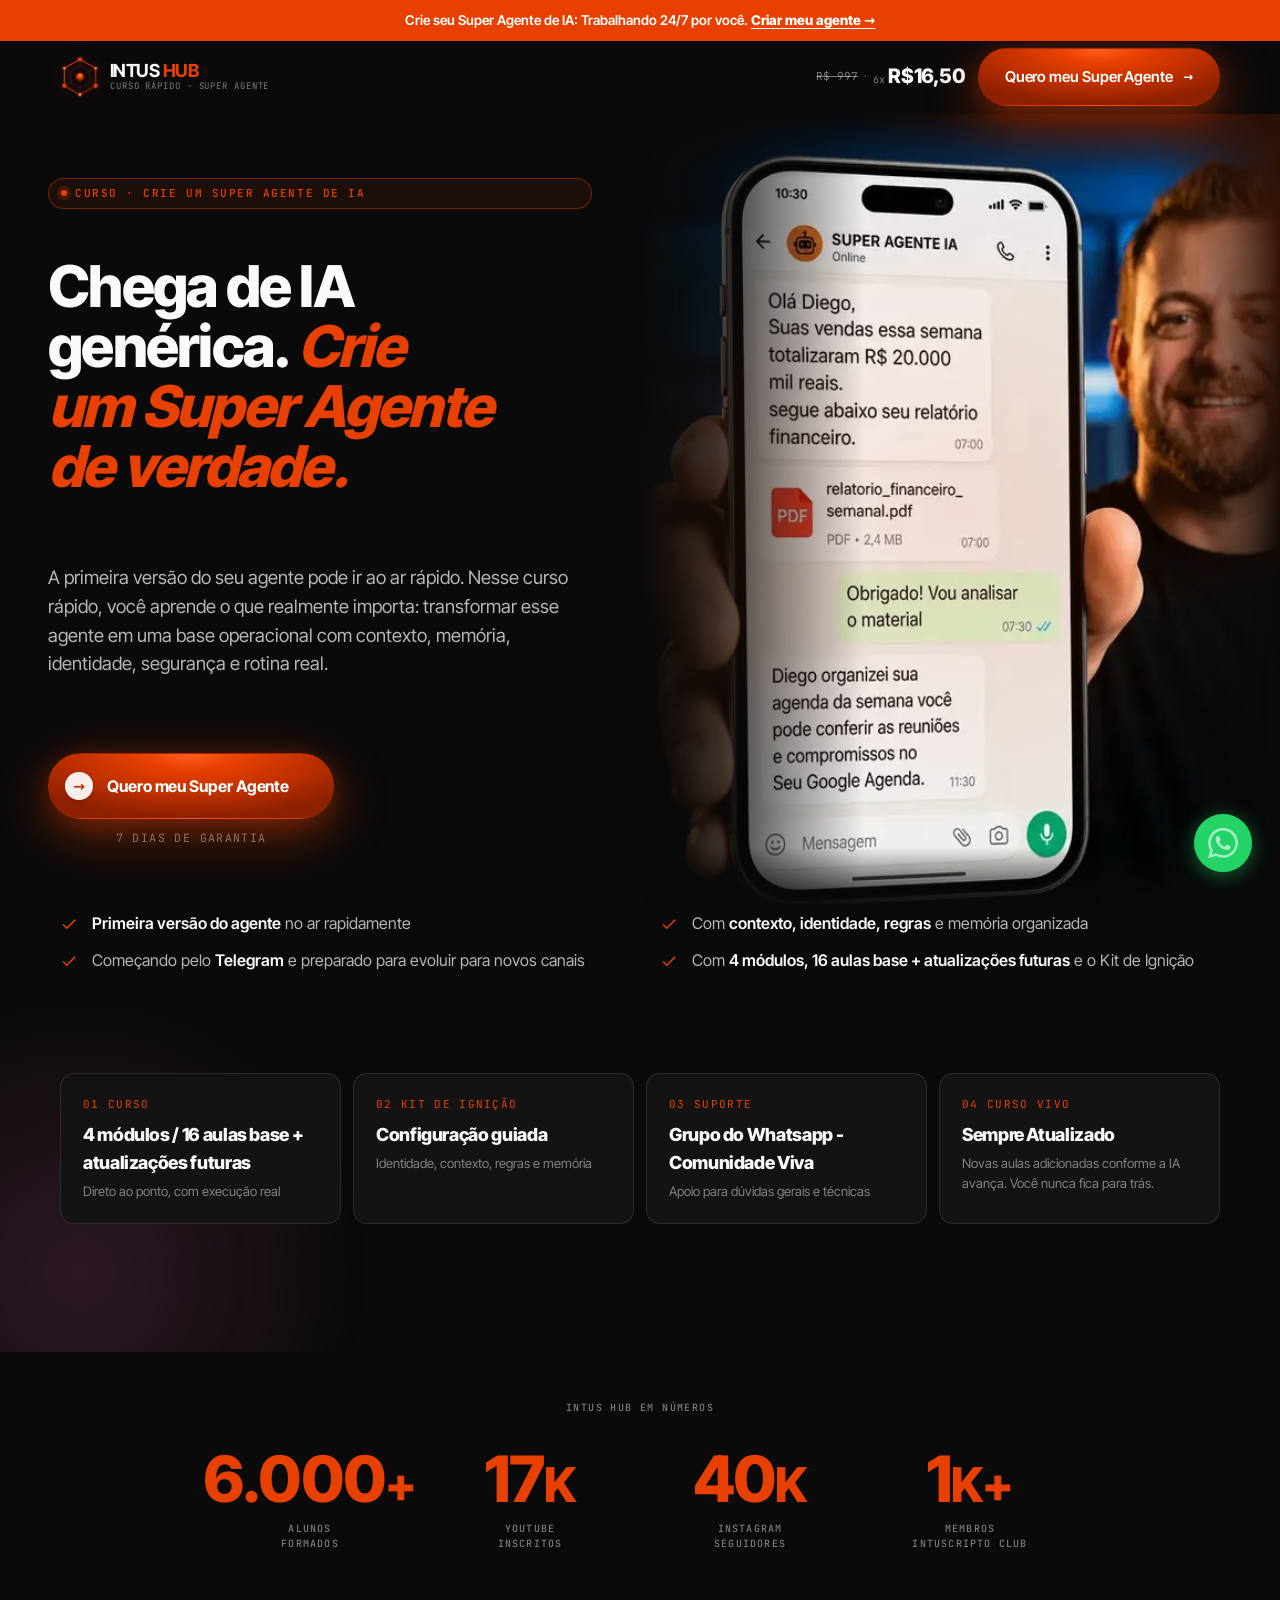
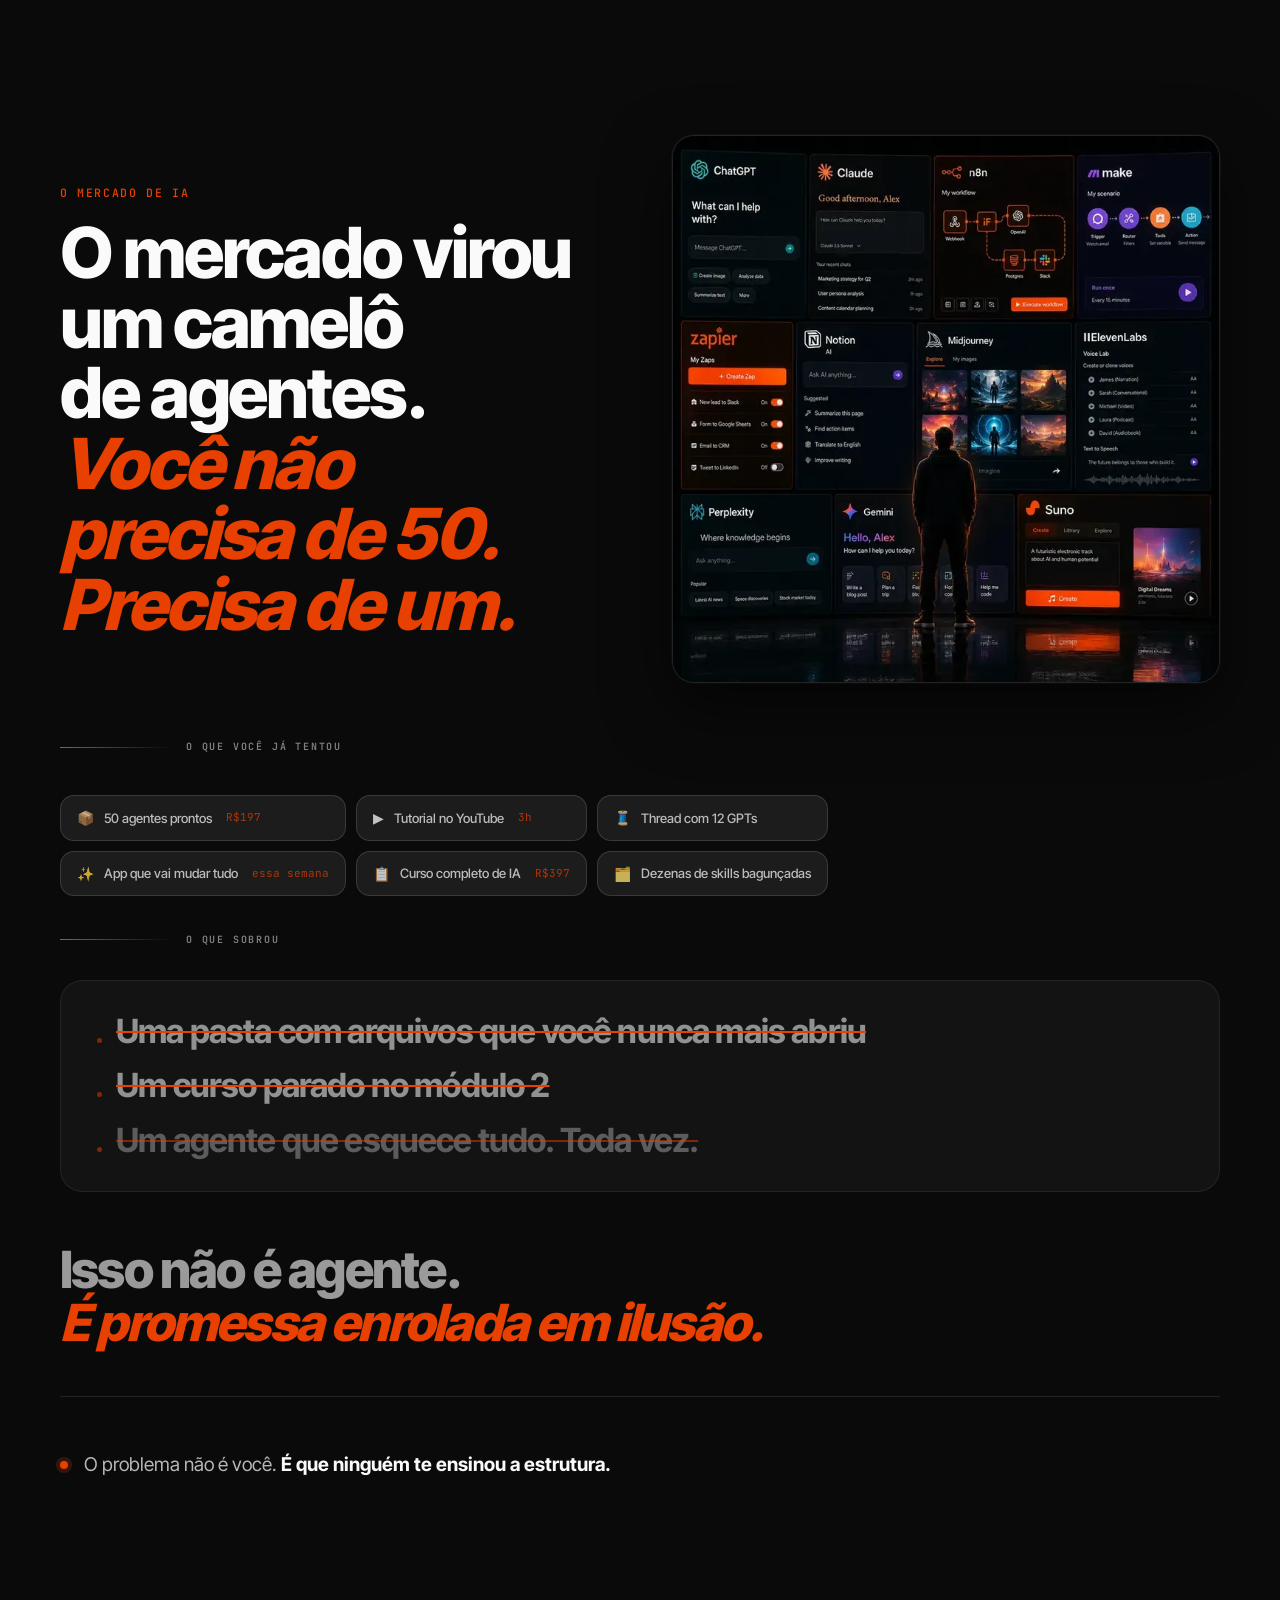
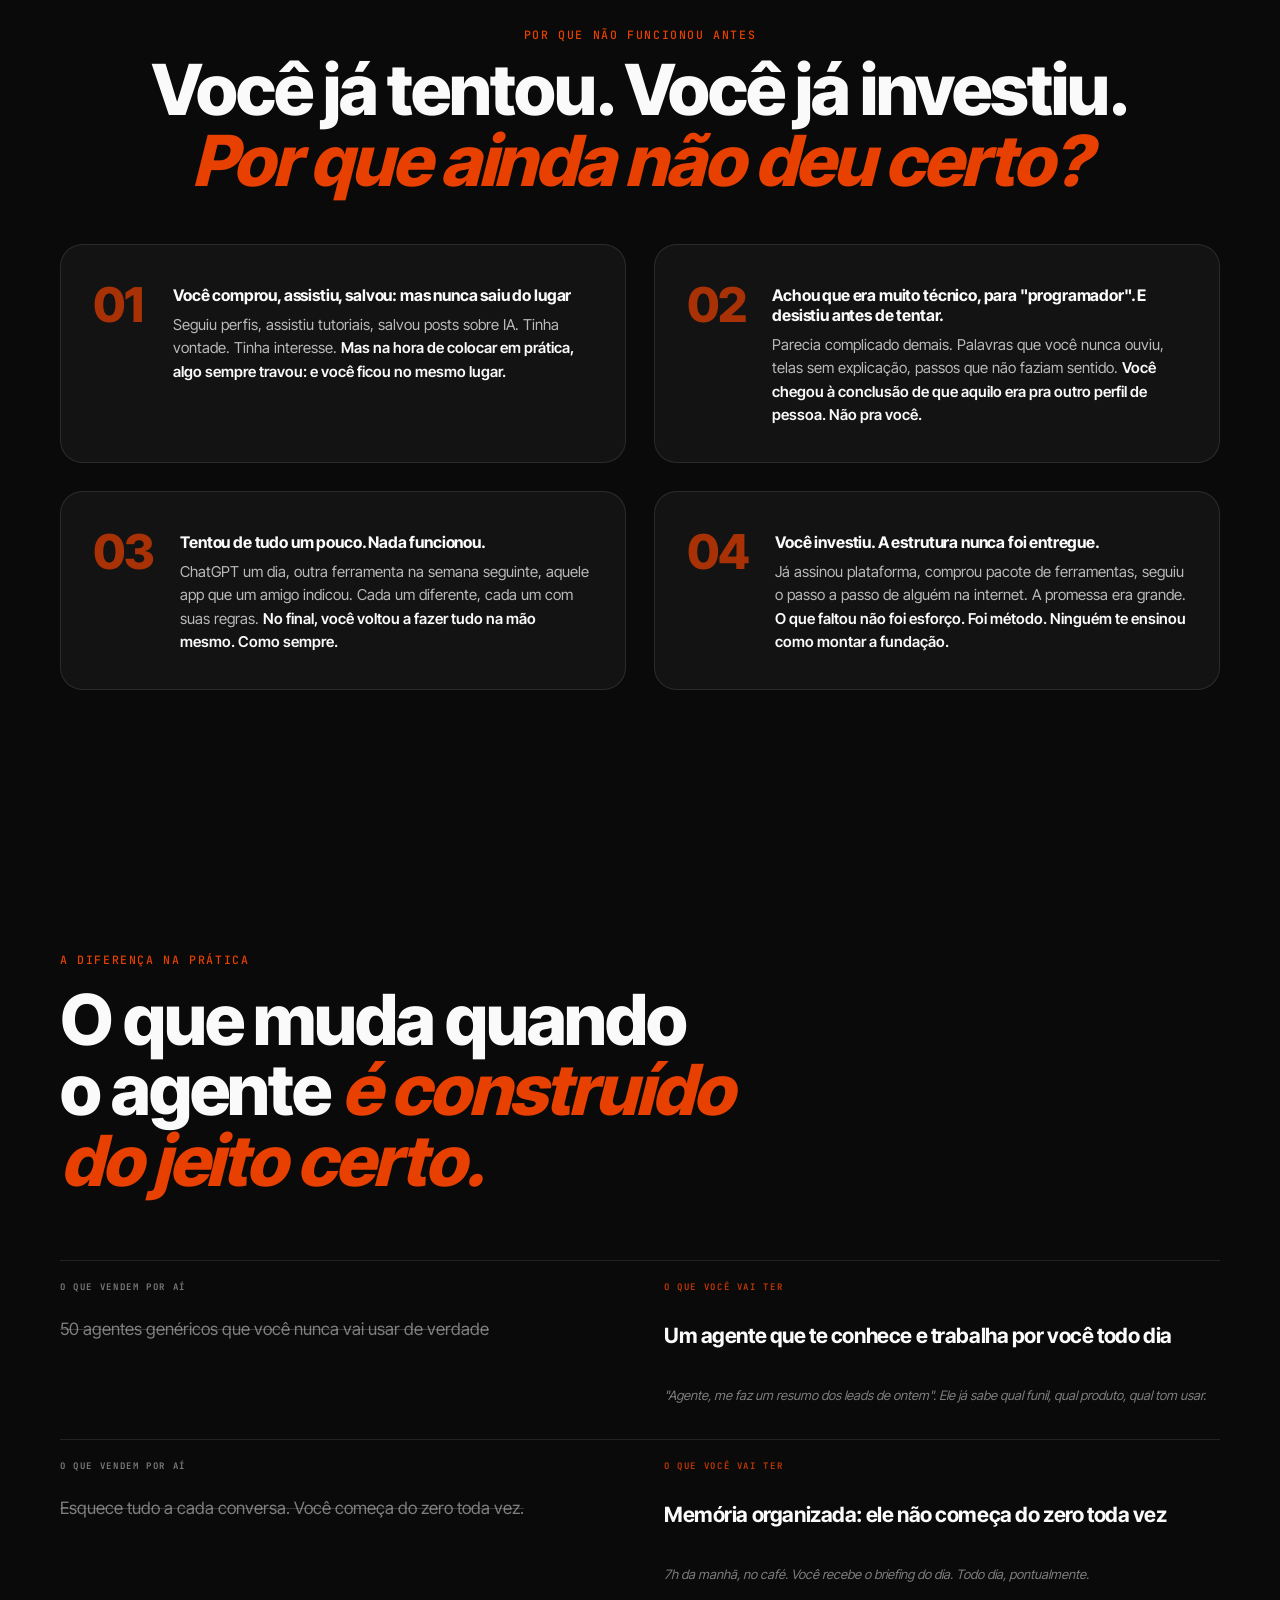
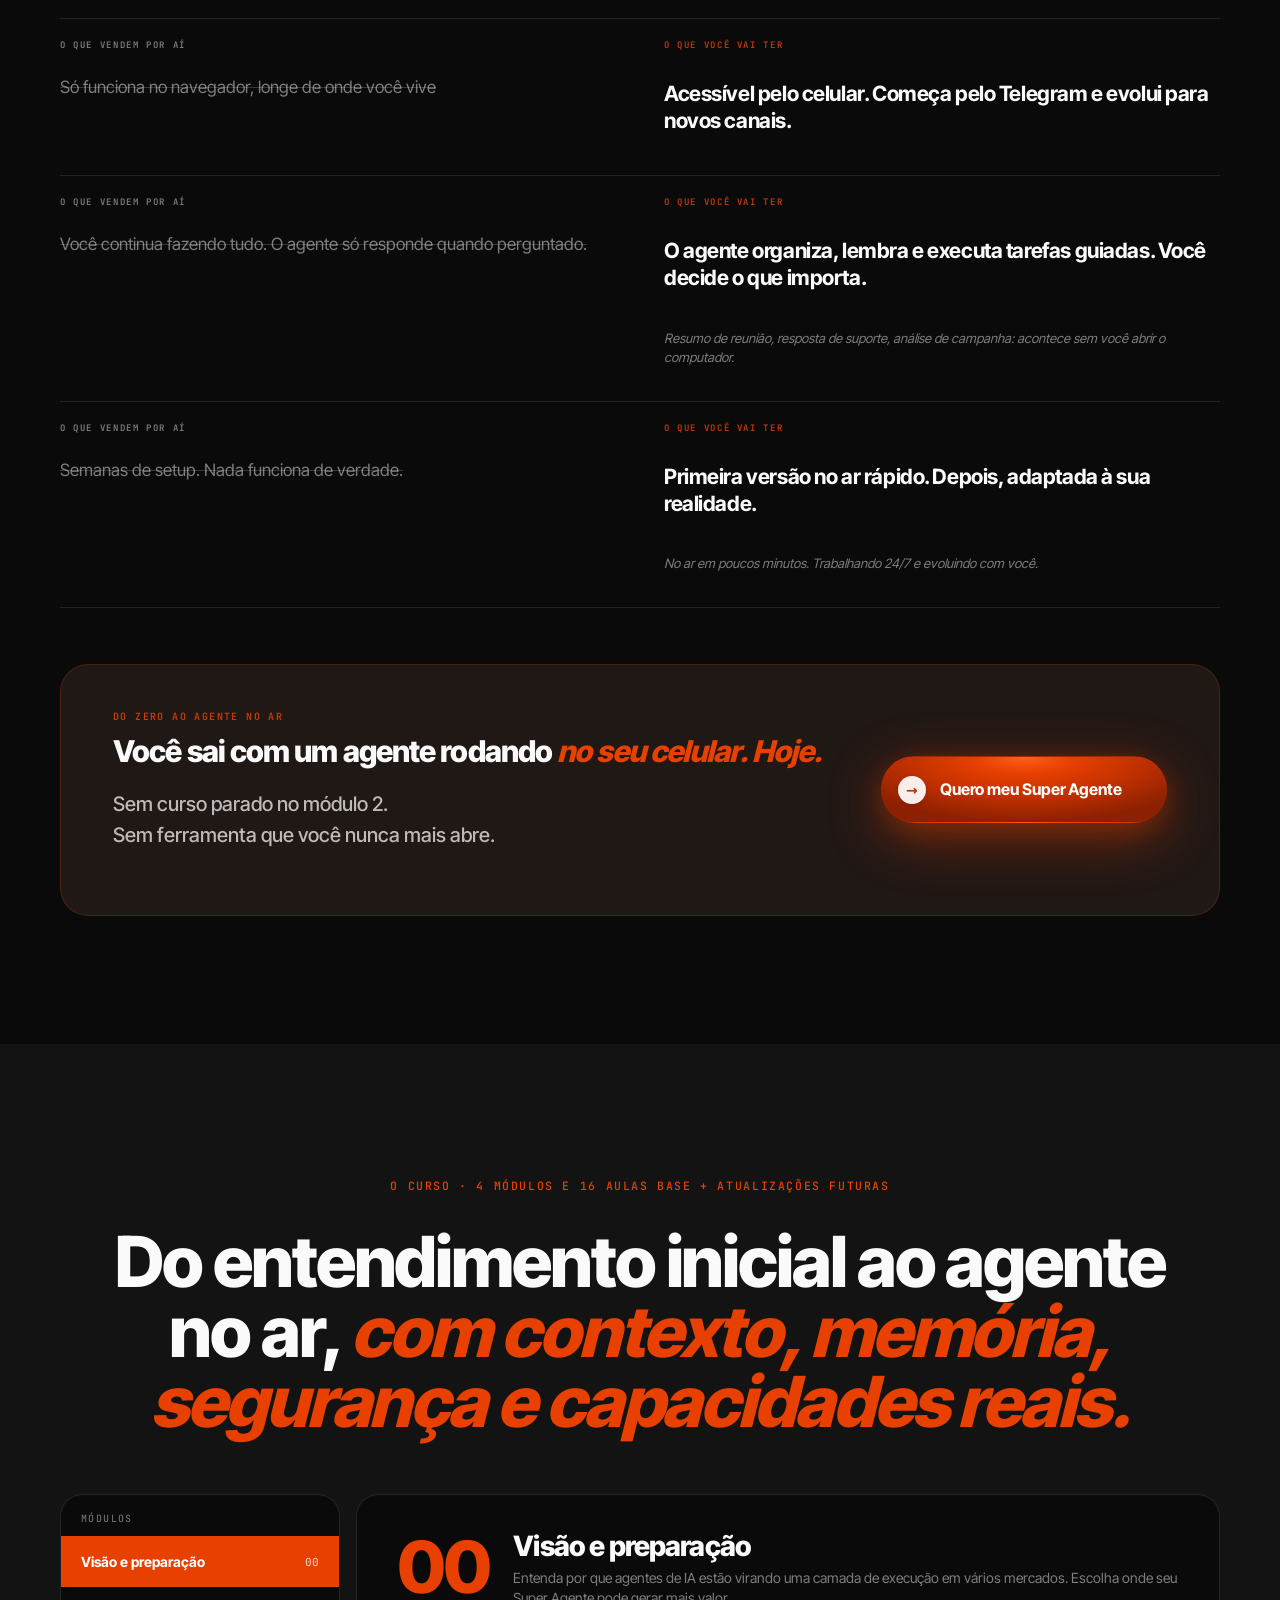
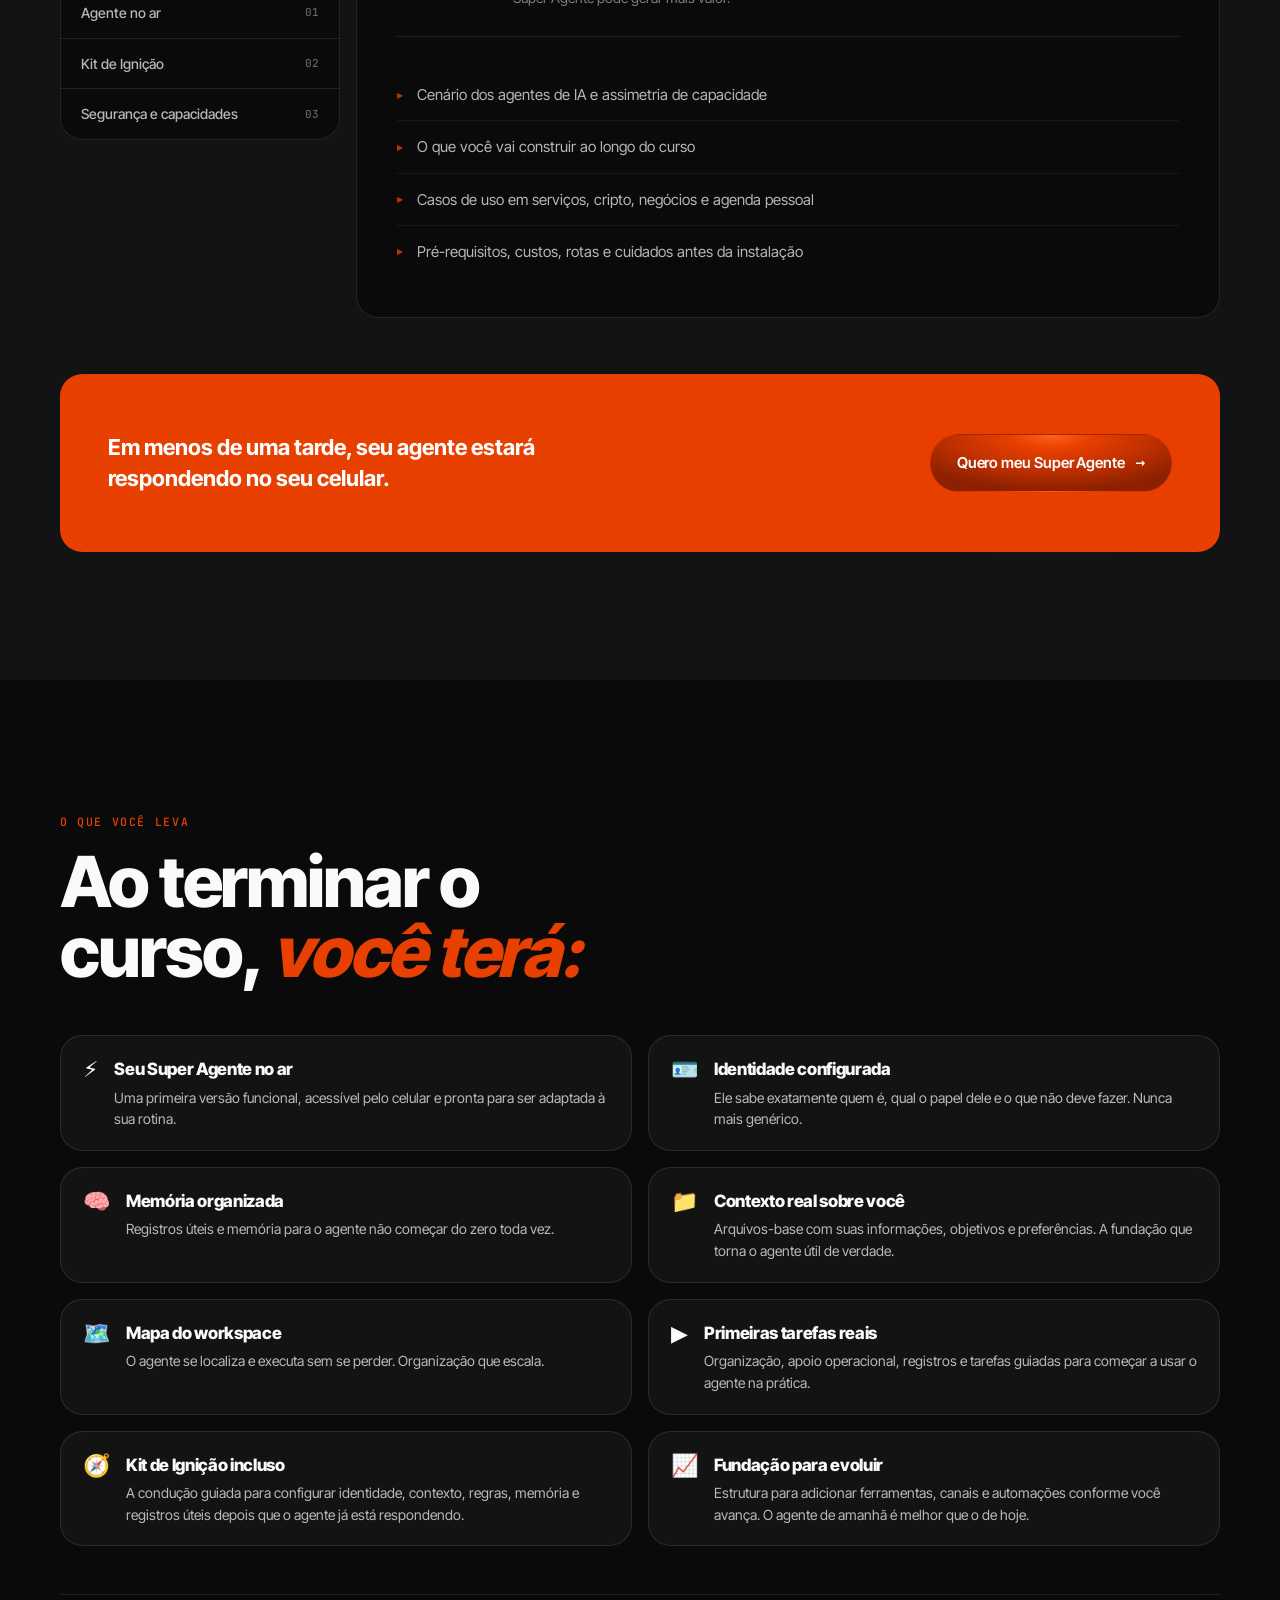
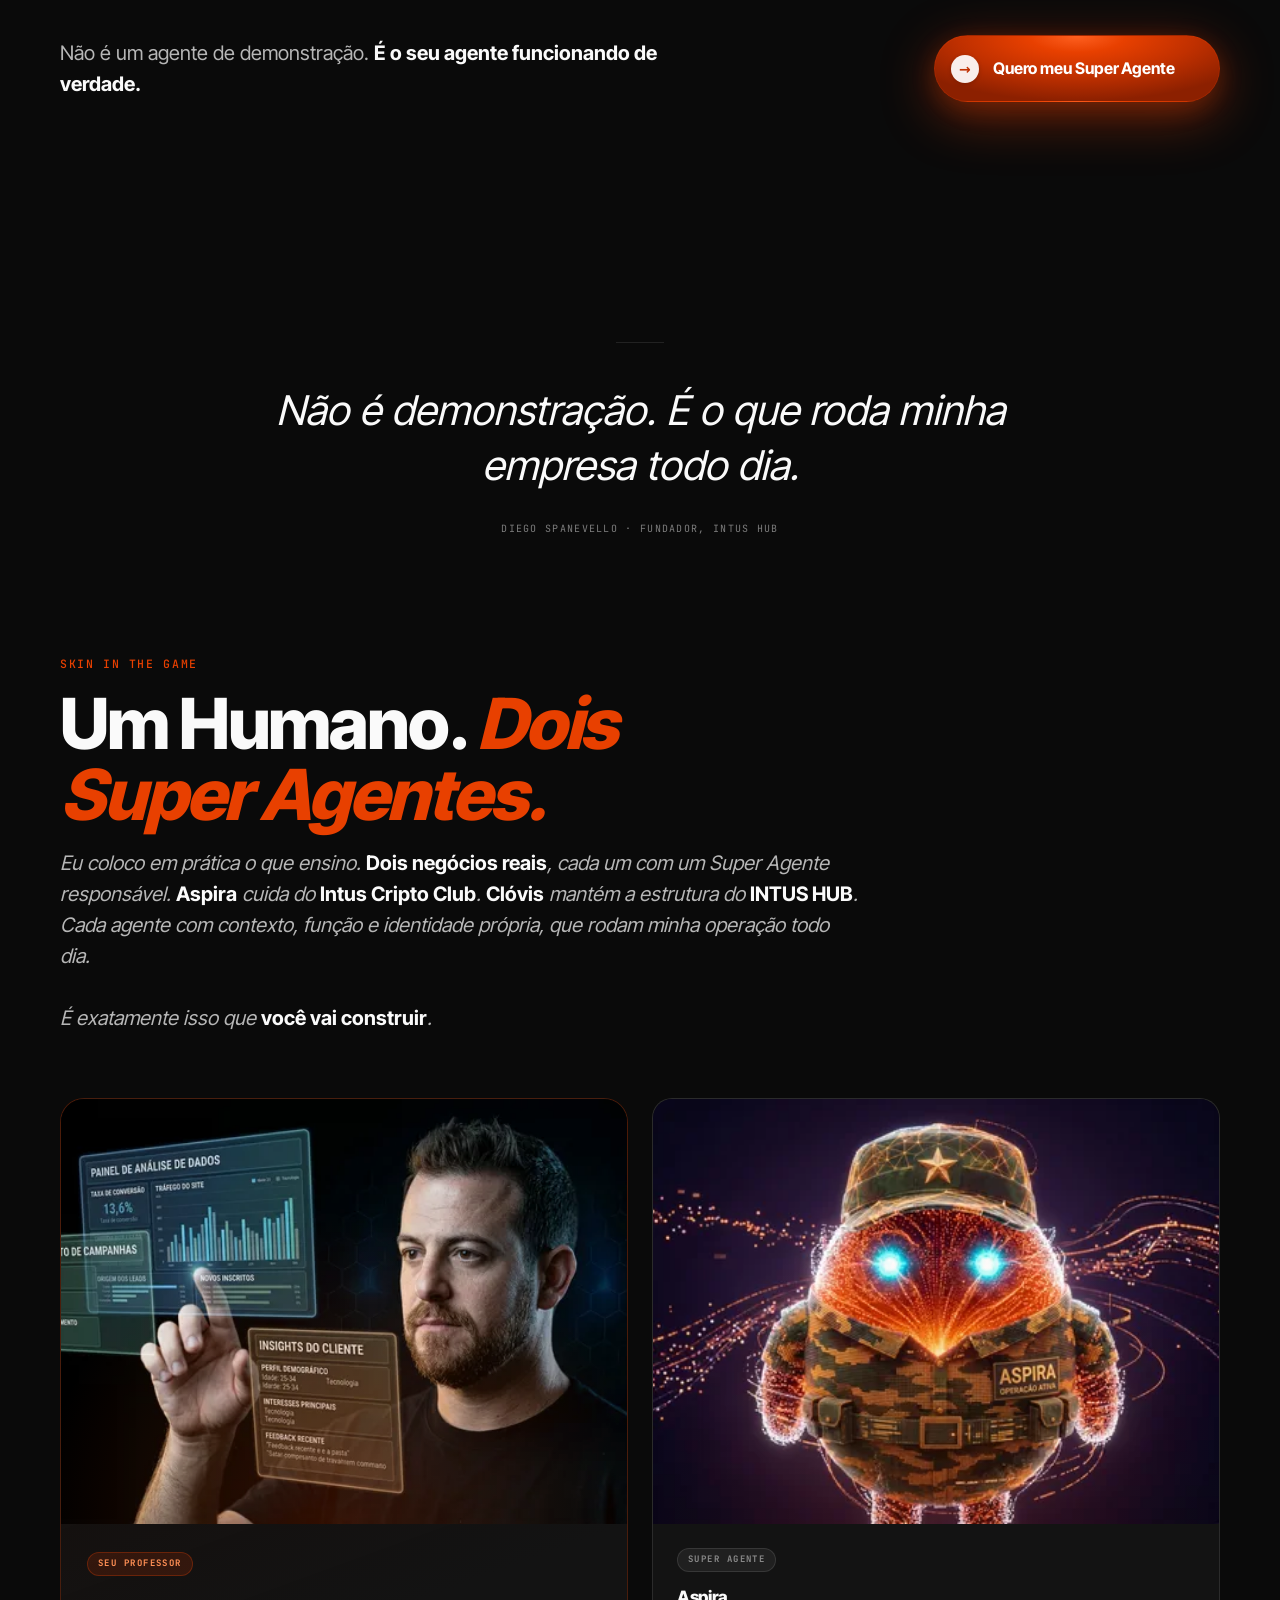
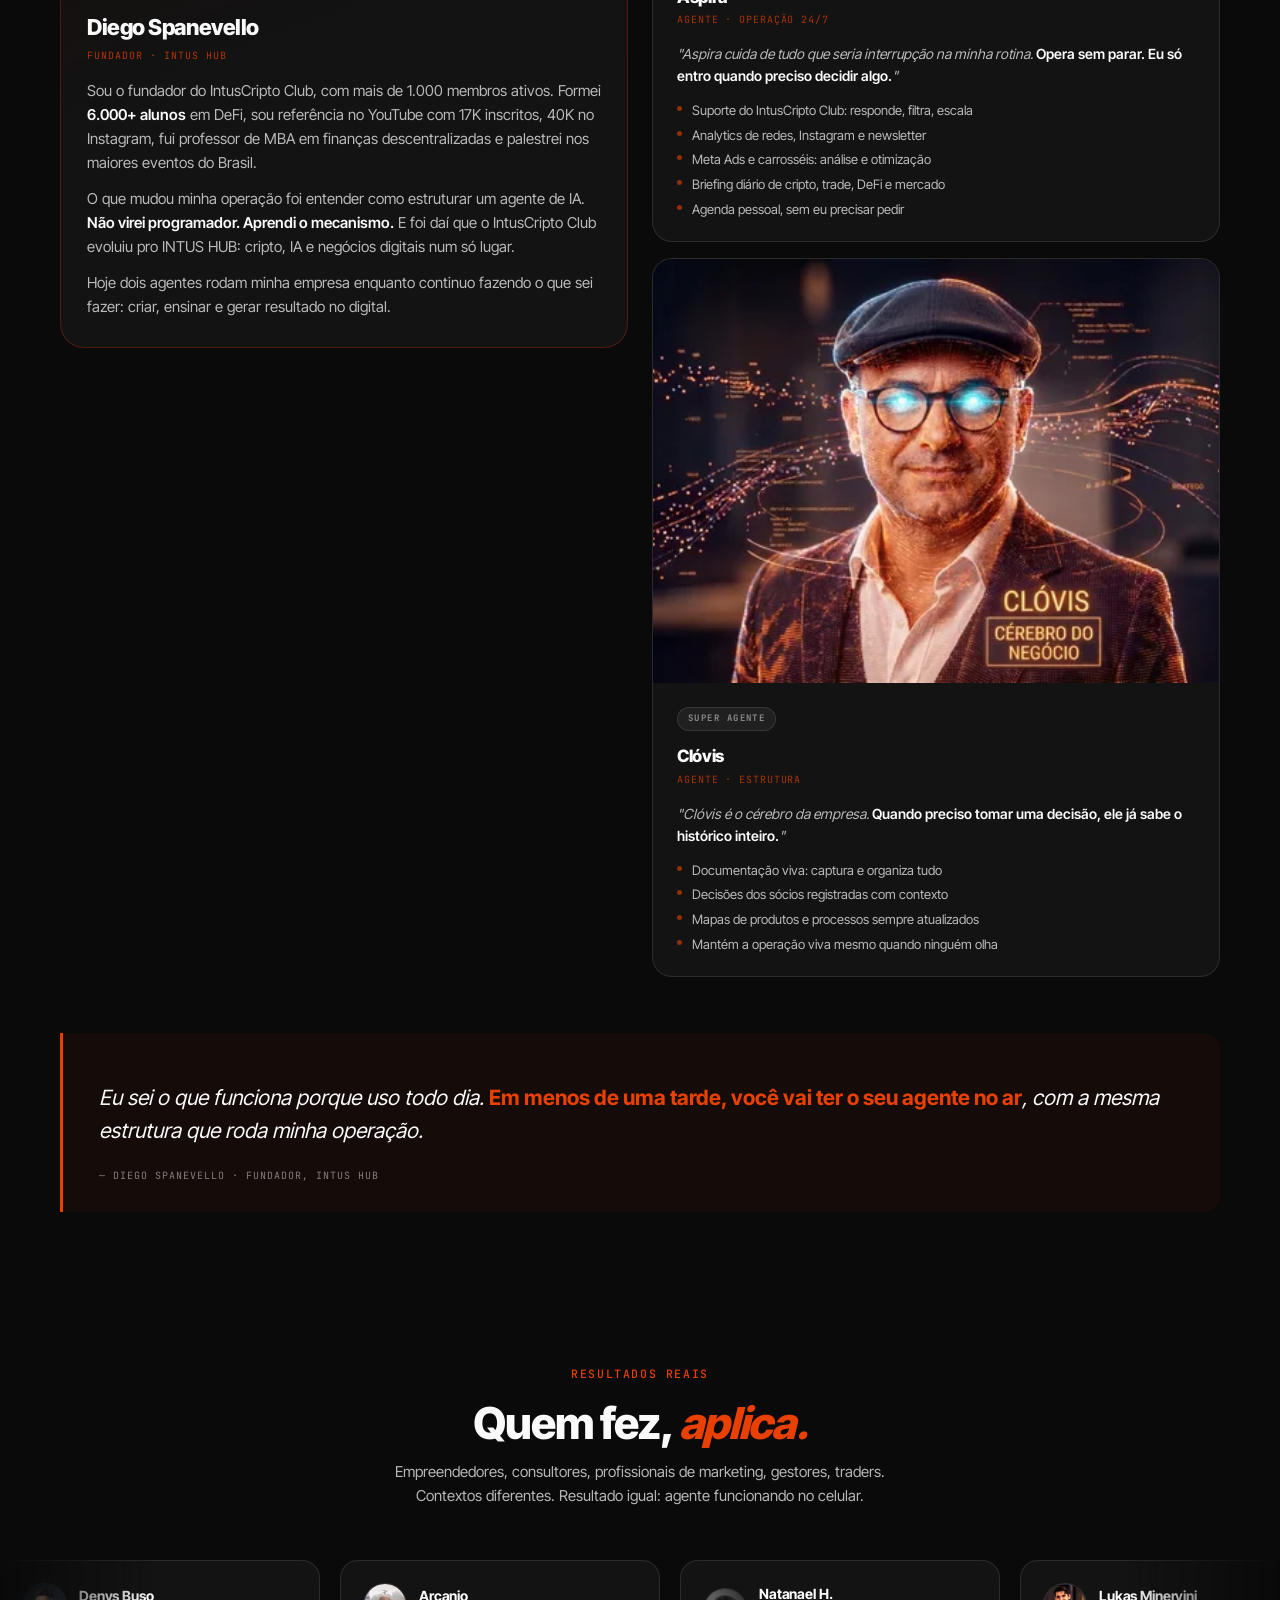
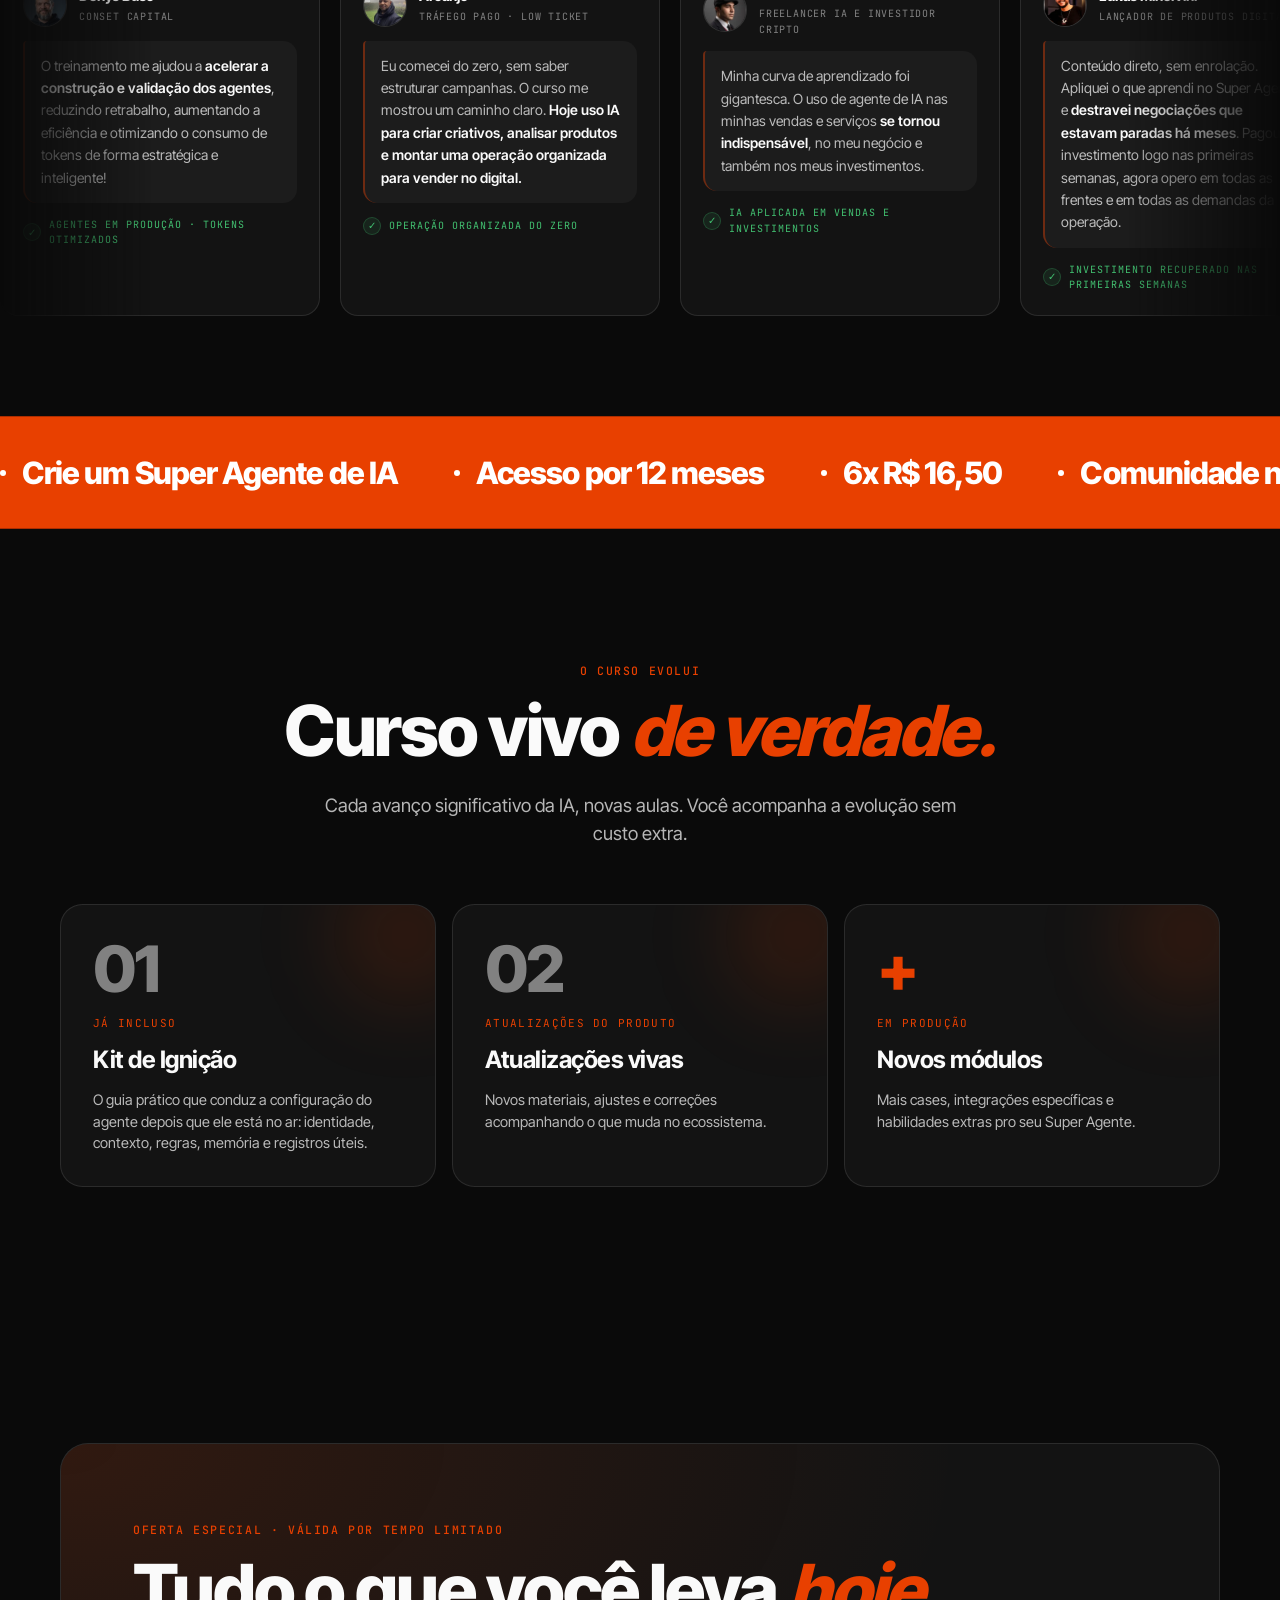
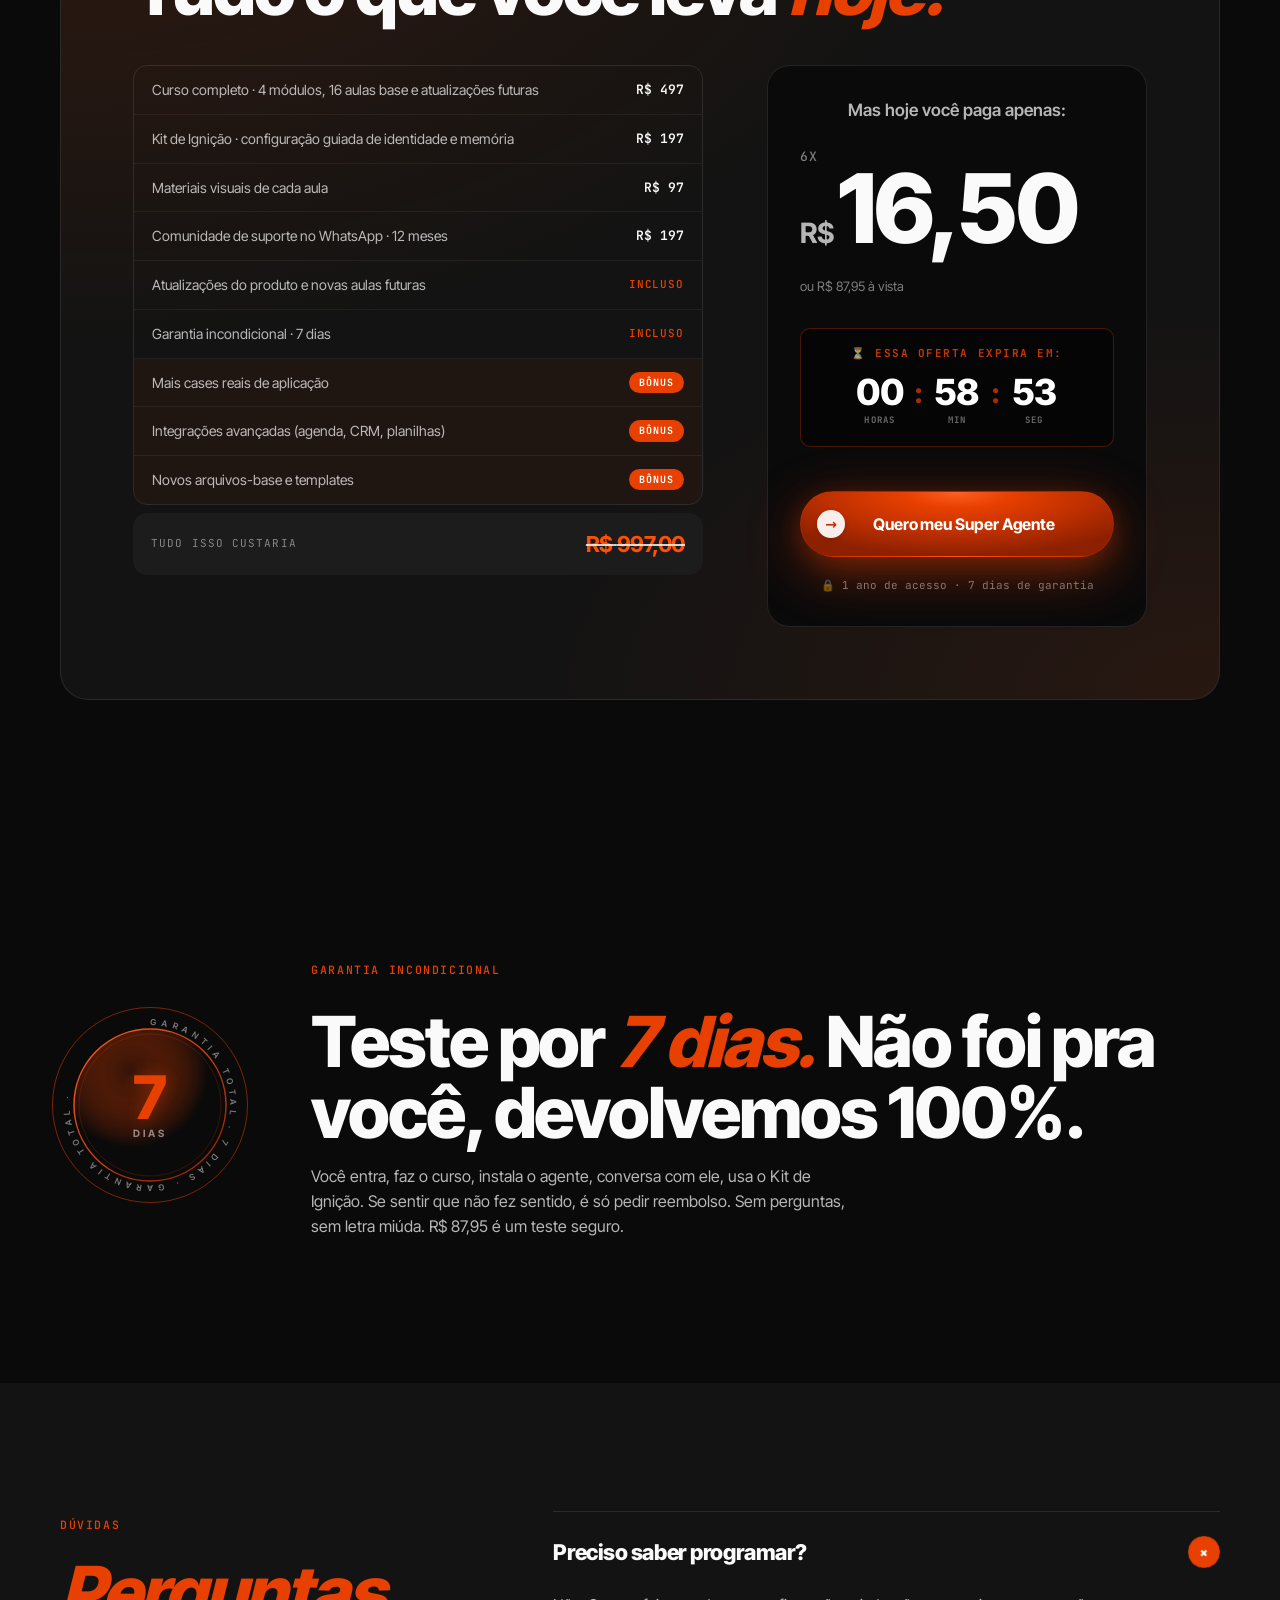
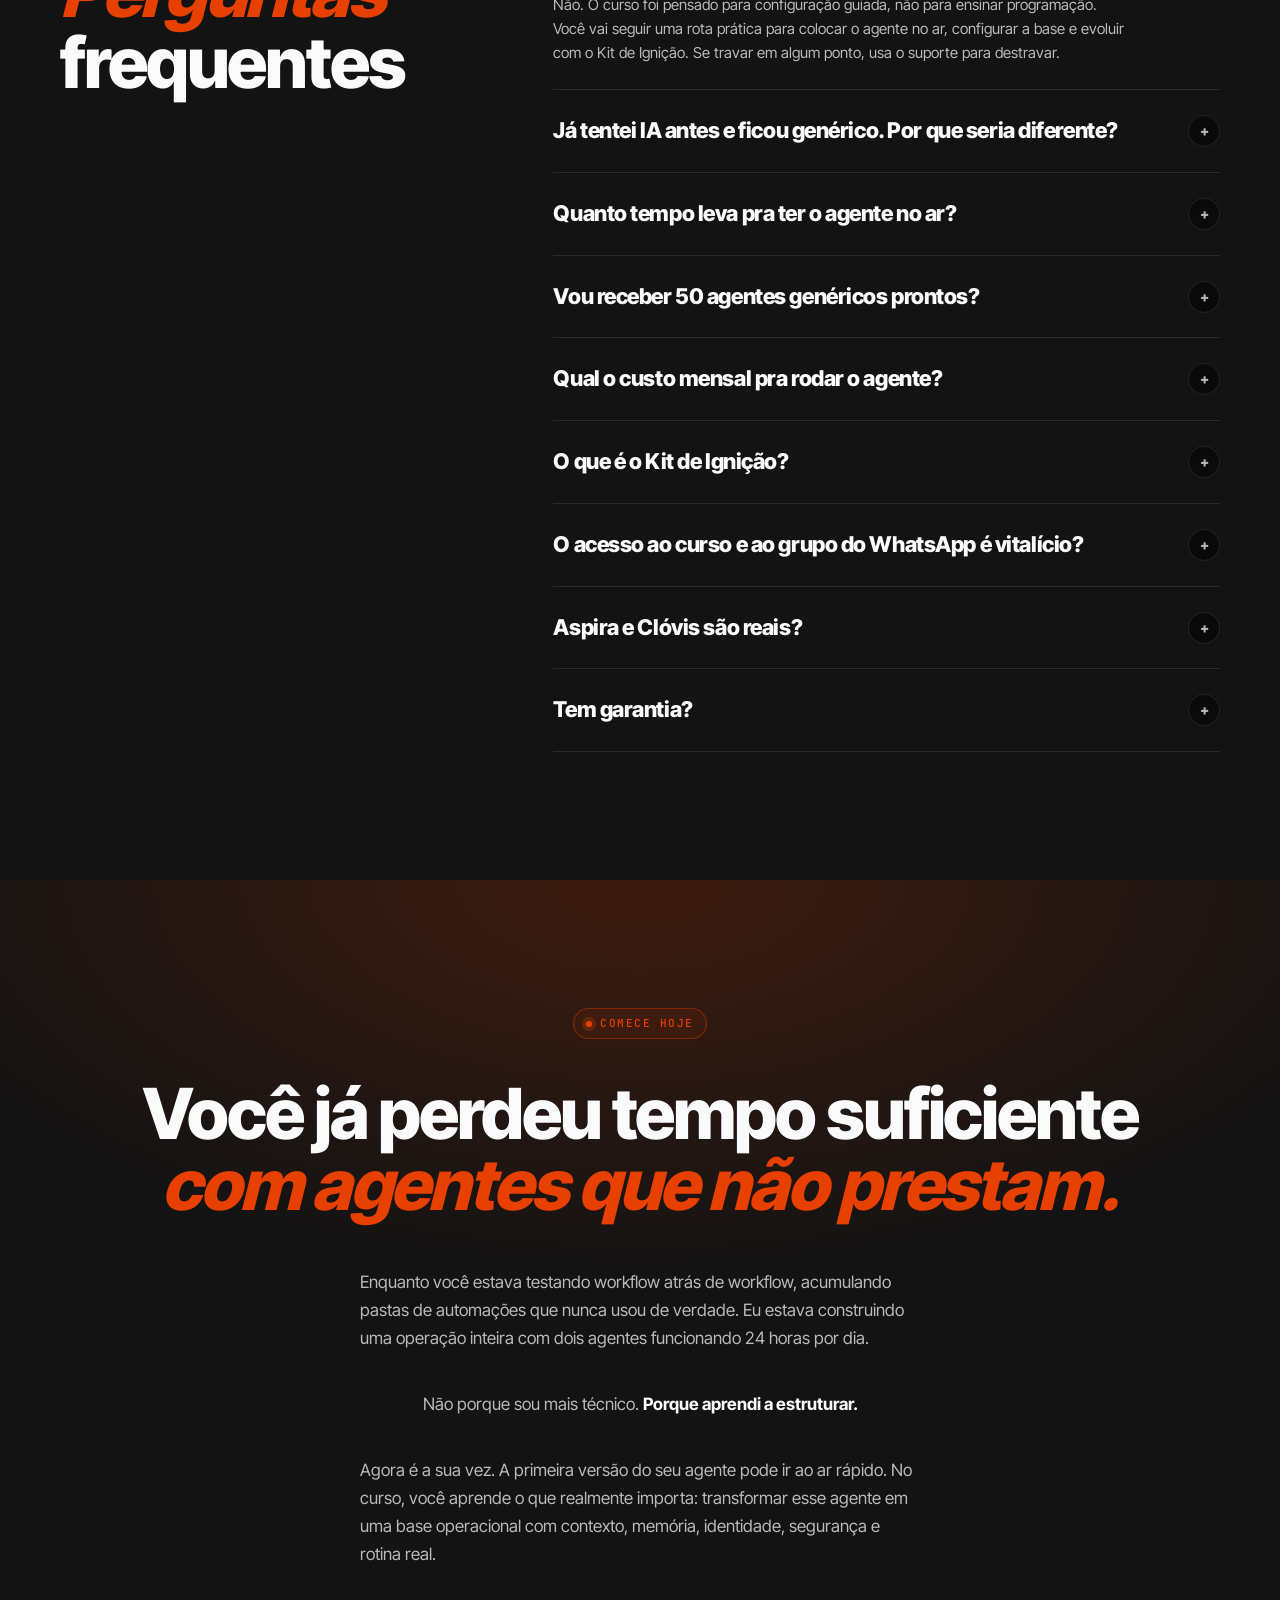
==== commit 3c8b8620: "Revert "perf: prioriza fonte do titulo no LCP mobile; preload do hero so no desktop" This reverts co" ====
--- a/index.html
+++ b/index.html
@@ -41,12 +41,10 @@
 <meta property="og:type" content="website">
 <meta property="og:url" content="https://superagente.intushub.com.br/">
 <meta name="theme-color" content="#050D1F">
-<!-- Inter Tight self-hosted (fonte do título = LCP no mobile): preload PRIMEIRO p/ não disputar
-     banda do caminho crítico, sem esperar o Google Fonts. @font-face no styles.css. -->
+<link rel="preload" as="image" href="img/heeerochat01.webp" imagesrcset="img/heeerochat01-720.webp 720w, img/heeerochat01.webp 1000w" imagesizes="(max-width: 920px) 100vw, 50vw" fetchpriority="high">
+<!-- Inter Tight self-hosted (fonte do título = LCP): preload p/ a fonte ficar pronta antes
+     do 1º paint, sem esperar o Google Fonts (2 origens de terceiros). @font-face no styles.css. -->
 <link rel="preload" as="font" type="font/woff2" href="fonts/inter-tight-latin.woff2" crossorigin>
-<!-- Hero: preload só no DESKTOP (>920px). No mobile o hero fica abaixo da dobra e NÃO é o LCP
-     (o LCP é o título) — preload aqui só roubaria banda da fonte/CSS do título. -->
-<link rel="preload" as="image" href="img/heeerochat01.webp" imagesrcset="img/heeerochat01-720.webp 720w, img/heeerochat01.webp 1000w" imagesizes="50vw" fetchpriority="high" media="(min-width: 921px)">
 <link rel="icon" type="image/svg+xml" href="data:image/svg+xml,<svg xmlns='http://www.w3.org/2000/svg' viewBox='0 0 32 32'><rect width='32' height='32' rx='6' fill='%23050D1F'/><polygon points='16,2 28,9 28,23 16,30 4,23 4,9' fill='none' stroke='%23E84000' stroke-width='2'/><line x1='16' y1='16' x2='16' y2='2' stroke='%230055FF' stroke-width='1'/><line x1='16' y1='16' x2='28' y2='9' stroke='%230055FF' stroke-width='1'/><line x1='16' y1='16' x2='28' y2='23' stroke='%230055FF' stroke-width='1'/><line x1='16' y1='16' x2='16' y2='30' stroke='%23F0B429' stroke-width='1.5'/><line x1='16' y1='16' x2='4' y2='23' stroke='%230055FF' stroke-width='1'/><line x1='16' y1='16' x2='4' y2='9' stroke='%230055FF' stroke-width='1'/><circle cx='16' cy='16' r='3.5' fill='%23F0B429'/></svg>">
 <link rel="preconnect" href="https://fonts.googleapis.com">
 <link rel="preconnect" href="https://fonts.gstatic.com" crossorigin>
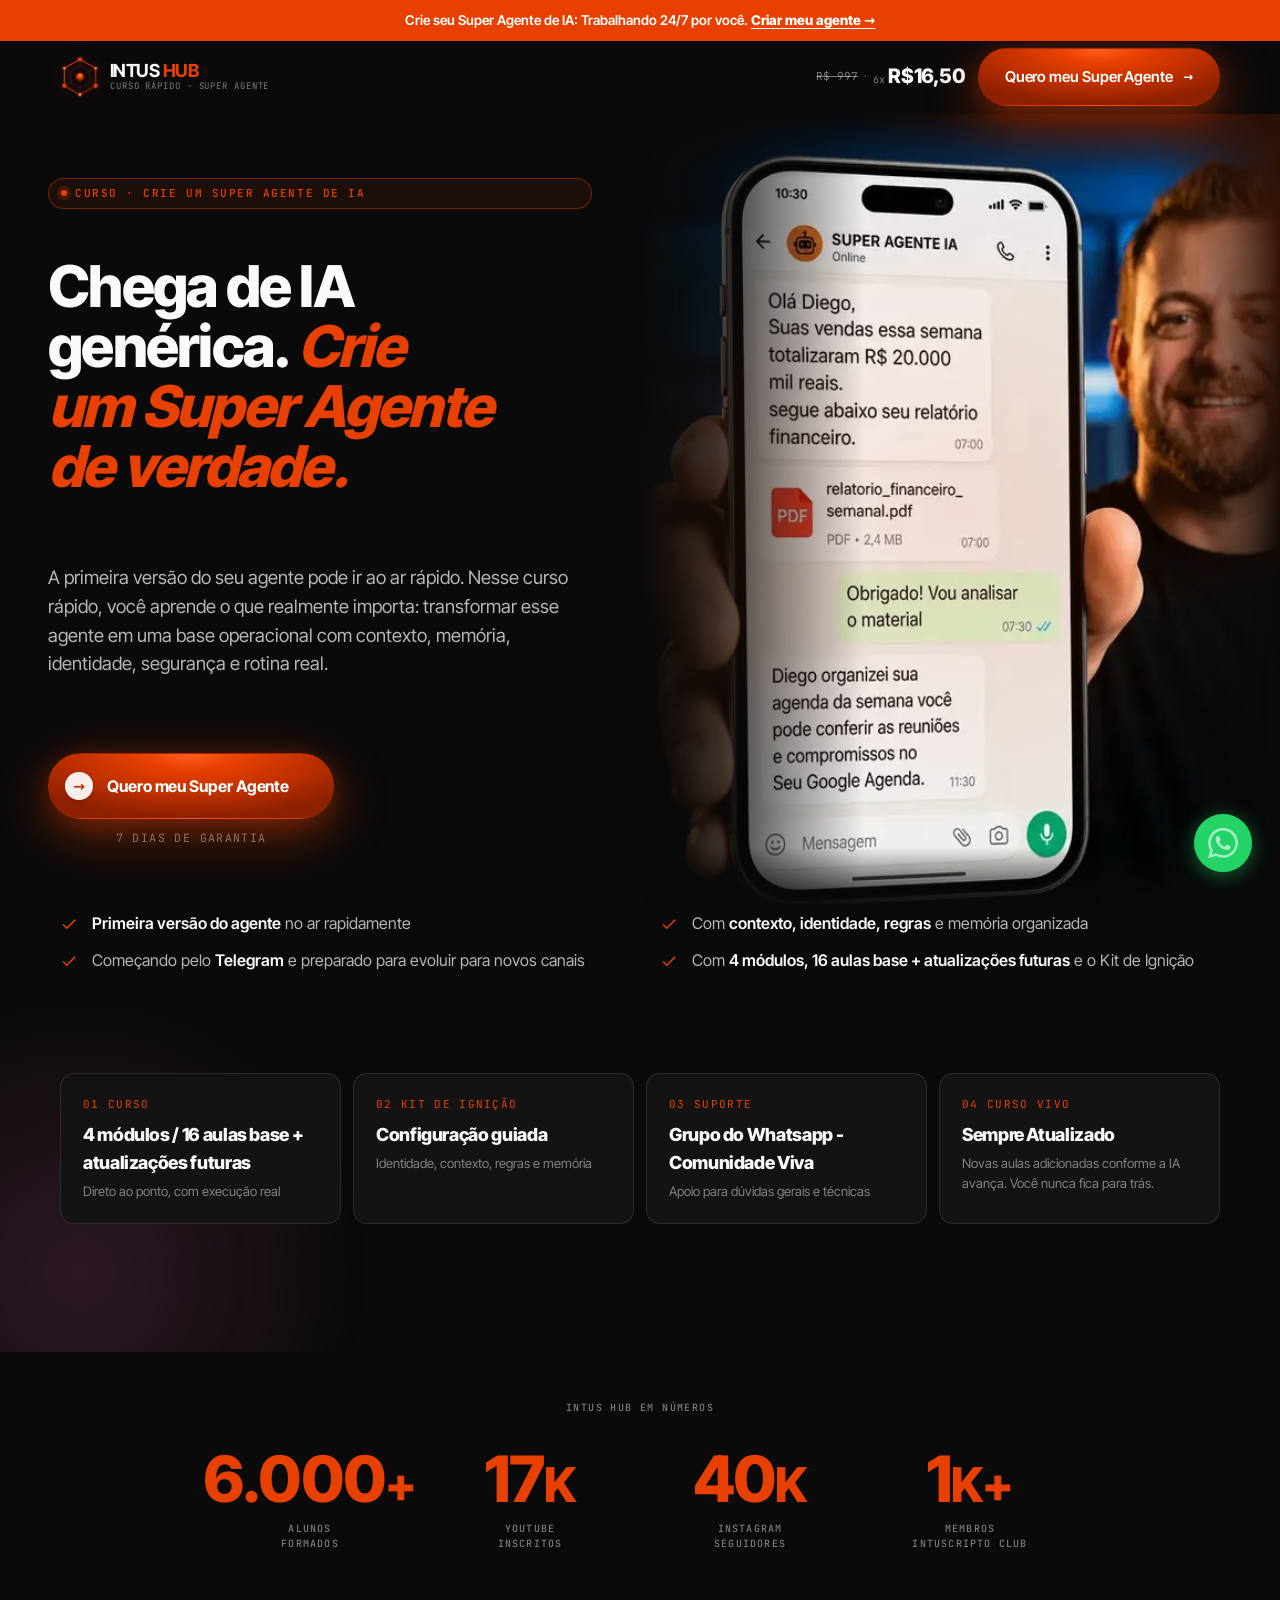
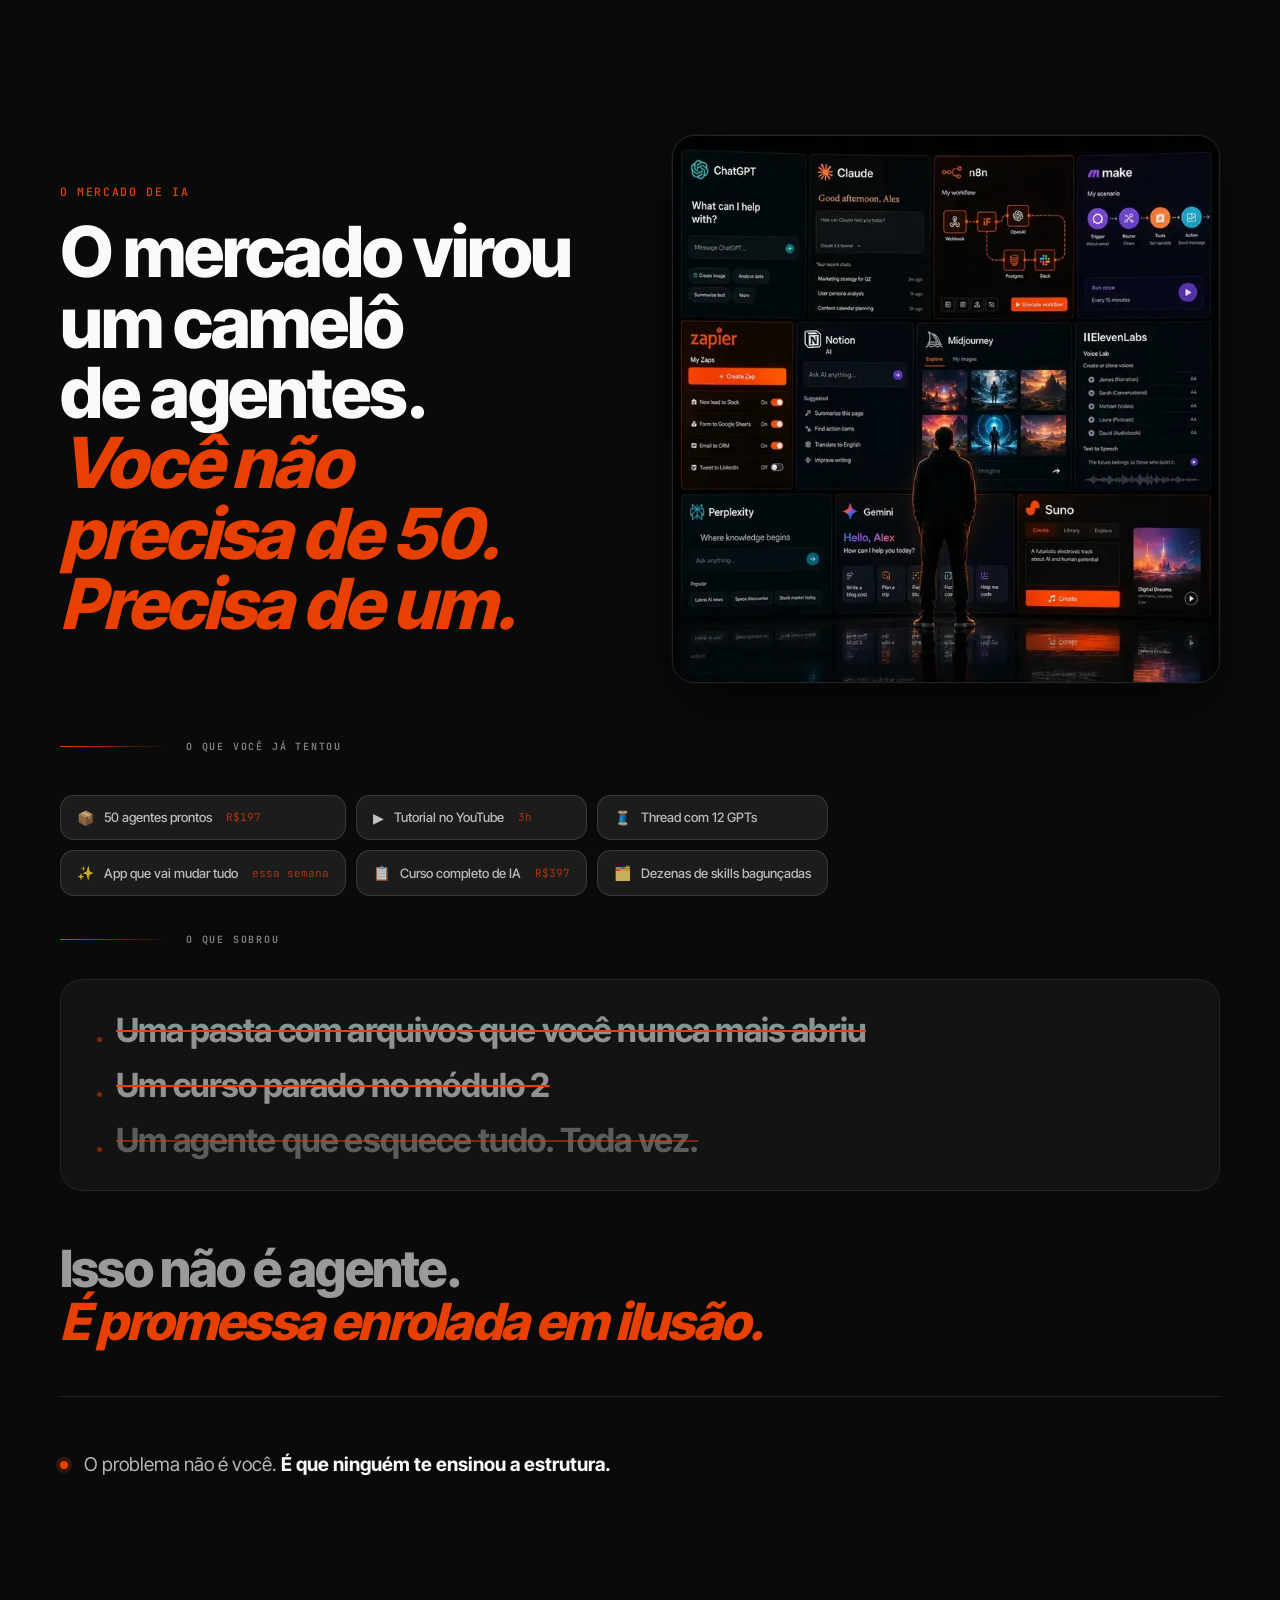
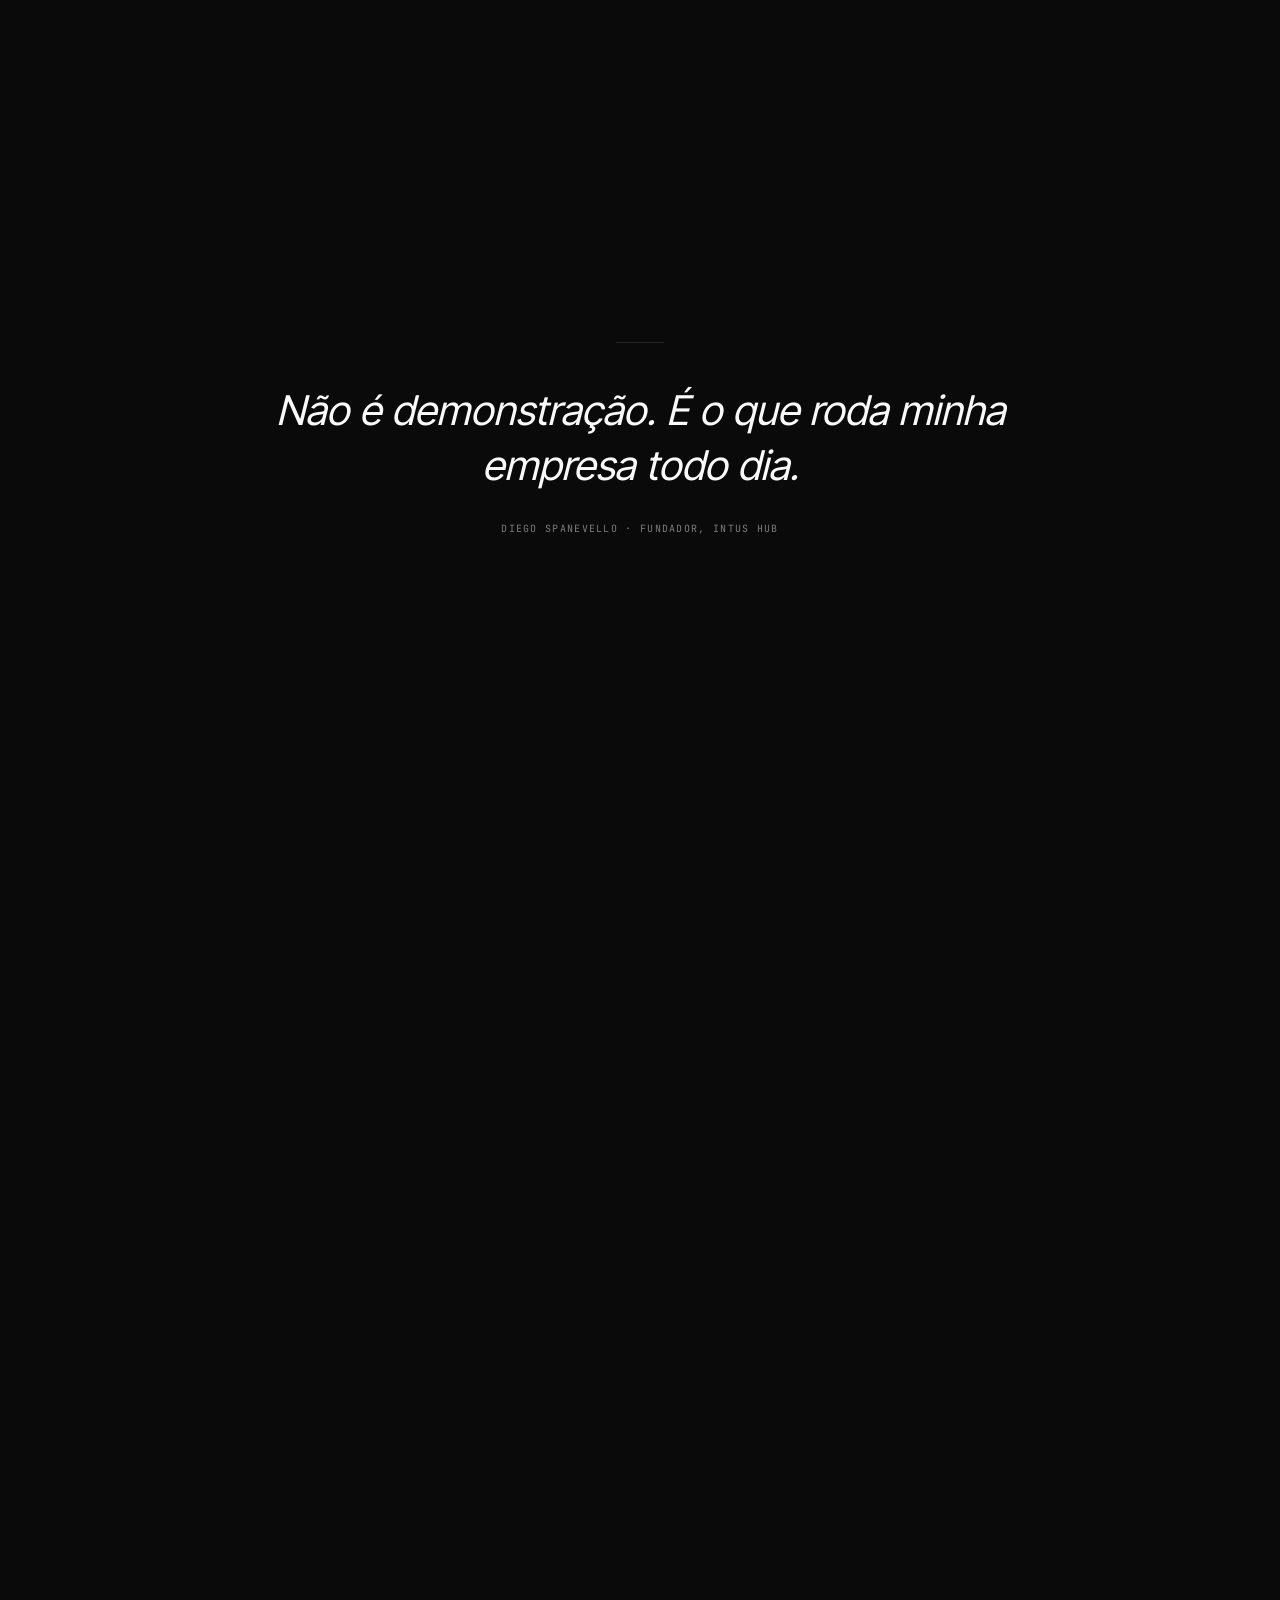
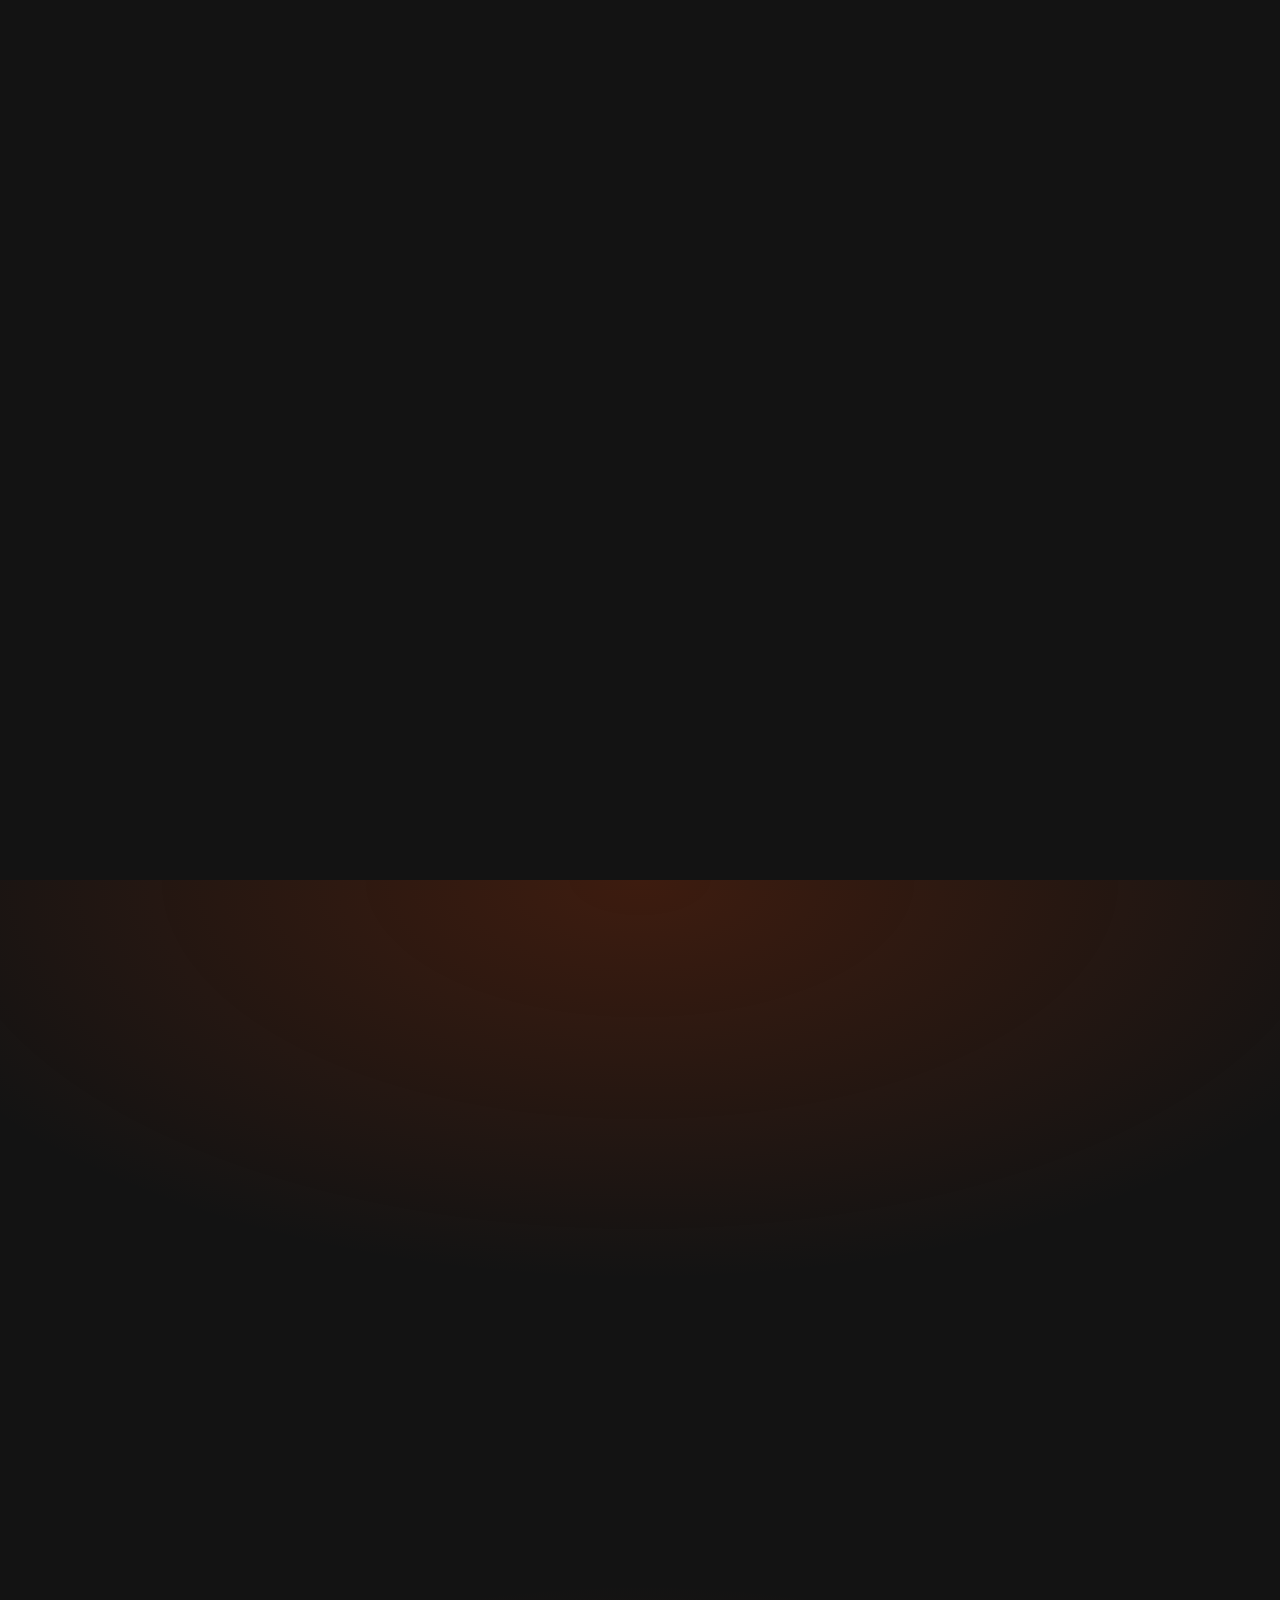
==== commit 94494759: "perf: content-visibility nas secoes abaixo da dobra (ataca o LCP real) Lighthouse revelou a causa re" ====
--- a/index.html
+++ b/index.html
@@ -56,7 +56,7 @@
 
 <!-- Critical CSS inline (above-the-fold) — gerado por critical-css.ps1, NÃO editar à mão.
      O styles.css completo carrega de forma não-bloqueante logo abaixo. -->
-<style id="critical-css">/*CRITICAL-CSS-START*/@font-face { font-family: "Inter Tight"; font-style: normal; font-weight: 400 800; font-display: swap; src: url("fonts/inter-tight-latin.woff2") format("woff2"); }:root { --accent: #FE5000; --accent-2: #FF7A33; --accent-ink: #ffffff; --bg: #0a0a0a; --bg-2: #131313; --bg-3: #1c1c1c; --ink: #fafafa; --ink-2: rgba(250,250,250,.72); --ink-3: rgba(250,250,250,.48); --line: rgba(250,250,250,.10); --line-2: rgba(250,250,250,.06); --f-display: "Inter Tight", ui-sans-serif, system-ui, sans-serif; --f-body: "Inter Tight", ui-sans-serif, system-ui, sans-serif; --f-mono: "JetBrains Mono", ui-monospace, SFMono-Regular, monospace; --f-serif: "Instrument Serif", "Times New Roman", serif; --brand-gold: #FE5000; --r-sm: 8px; --r: 14px; --r-lg: 22px; --r-xl: 28px; --pad-section: clamp(80px, 10vw, 144px); --container: 1240px; }[data-palette="black"] { --bg: #0a0a0a; --bg-2: #131313; --bg-3: #1c1c1c; }*, ::before, ::after { box-sizing: border-box; }html { scroll-behavior: smooth; overflow-x: clip; }body { margin: 0px; background: var(--bg); color: var(--ink); font-family: var(--f-body); font-size: 16px; line-height: 1.55; -webkit-font-smoothing: antialiased; text-rendering: optimizelegibility; overflow-x: clip; }img { max-width: 100%; display: block; }a { color: inherit; text-decoration: none; }.container { max-width: var(--container); margin: 0px auto; padding: 0px clamp(20px, 4vw, 40px); }.eyebrow { font-family: var(--f-mono); font-size: 11px; font-weight: 500; letter-spacing: 0.14em; text-transform: uppercase; color: var(--accent); display: inline-flex; align-items: center; gap: 8px; padding: 6px 12px; border: 1px solid color-mix(in oklab, var(--accent) 40%, transparent); border-radius: 999px; background: color-mix(in oklab, var(--accent) 8%, transparent); }.eyebrow::before { content: ""; width: 6px; height: 6px; border-radius: 50%; background: var(--accent); box-shadow: 0 0 0 4px color-mix(in oklab, var(--accent) 22%, transparent); animation: 2.2s ease 0s infinite normal none running pulse; }@keyframes pulse { 
+<style id="critical-css">/*CRITICAL-CSS-START*/@font-face { font-family: "Inter Tight"; font-style: normal; font-weight: 400 800; font-display: optional; src: url("fonts/inter-tight-latin.woff2") format("woff2"); }:root { --accent: #FE5000; --accent-2: #FF7A33; --accent-ink: #ffffff; --bg: #0a0a0a; --bg-2: #131313; --bg-3: #1c1c1c; --ink: #fafafa; --ink-2: rgba(250,250,250,.72); --ink-3: rgba(250,250,250,.48); --line: rgba(250,250,250,.10); --line-2: rgba(250,250,250,.06); --f-display: "Inter Tight", ui-sans-serif, system-ui, sans-serif; --f-body: "Inter Tight", ui-sans-serif, system-ui, sans-serif; --f-mono: "JetBrains Mono", ui-monospace, SFMono-Regular, monospace; --f-serif: "Instrument Serif", "Times New Roman", serif; --brand-gold: #FE5000; --r-sm: 8px; --r: 14px; --r-lg: 22px; --r-xl: 28px; --pad-section: clamp(80px, 10vw, 144px); --container: 1240px; }[data-palette="black"] { --bg: #0a0a0a; --bg-2: #131313; --bg-3: #1c1c1c; }*, ::before, ::after { box-sizing: border-box; }html { scroll-behavior: smooth; overflow-x: clip; }body { margin: 0px; background: var(--bg); color: var(--ink); font-family: var(--f-body); font-size: 16px; line-height: 1.55; -webkit-font-smoothing: antialiased; text-rendering: optimizelegibility; overflow-x: clip; }img { max-width: 100%; display: block; }a { color: inherit; text-decoration: none; }.container { max-width: var(--container); margin: 0px auto; padding: 0px clamp(20px, 4vw, 40px); }.eyebrow { font-family: var(--f-mono); font-size: 11px; font-weight: 500; letter-spacing: 0.14em; text-transform: uppercase; color: var(--accent); display: inline-flex; align-items: center; gap: 8px; padding: 6px 12px; border: 1px solid color-mix(in oklab, var(--accent) 40%, transparent); border-radius: 999px; background: color-mix(in oklab, var(--accent) 8%, transparent); }.eyebrow::before { content: ""; width: 6px; height: 6px; border-radius: 50%; background: var(--accent); box-shadow: 0 0 0 4px color-mix(in oklab, var(--accent) 22%, transparent); animation: 2.2s ease 0s infinite normal none running pulse; }@keyframes pulse { 
   50% { box-shadow: 0 0 0 8px color-mix(in oklab, var(--accent) 0%, transparent); }
 }.h-display { font-family: var(--f-display); font-weight: 800; letter-spacing: -0.03em; line-height: 1; text-wrap: balance; margin: 0px; }.h-display em { font-style: italic; font-weight: inherit; color: var(--accent); }.lead { font-size: clamp(16px, 1.45vw, 19px); color: var(--ink-2); max-width: 60ch; text-wrap: pretty; line-height: 1.55; }.btn { display: inline-flex; align-items: center; gap: 10px; padding: 16px 26px; border-radius: 999px; border: 1px solid transparent; font-weight: 600; font-size: 15px; letter-spacing: -0.005em; font-family: var(--f-body); transition: transform 0.2s, box-shadow 0.2s, padding 0.45s cubic-bezier(0.4, 0, 0.2, 1); white-space: nowrap; position: relative; overflow: hidden; }.btn:hover { transform: translateY(-1px); }.btn-primary { background: radial-gradient(67.54% 100.03% at 50% 0%, rgb(255, 96, 32) 0%, rgb(232, 64, 0) 25%, rgb(192, 48, 0) 62%, rgb(140, 32, 0) 100%); color: rgb(255, 255, 255); border: 1.2px solid rgba(232, 64, 0, 0.22); box-shadow: rgba(232, 64, 0, 0.22) 0px 6px 23px, rgba(232, 64, 0, 0.45) 0px 14px 54px; backface-visibility: hidden; }.btn-primary::before { content: ""; position: absolute; top: 0px; left: 0px; height: 100%; width: 100%; background: linear-gradient(100deg, transparent 38%, rgba(255, 255, 255, 0.85) 50%, transparent 62%); transform: translateX(-100%); mix-blend-mode: plus-lighter; opacity: 0; pointer-events: none; animation: 2.6s linear 0s infinite normal none running btn-sweep; }@keyframes btn-sweep { 
   0% { opacity: 0; transform: translateX(-100%); }
@@ -84,6 +84,11 @@
   0% { transform: translateX(0px); }
   100% { transform: translateX(-50%); }
 }@media (max-width: 540px){.nav-inner { height: 60px; }.nav-right .btn.btn-primary { font-size: 0px; padding: 11px 15px; min-width: 42px; border-radius: 10px; letter-spacing: 0px; }.nav-right .btn.btn-primary .btn-arrow { font-size: 18px; line-height: 1; }.hero-actions { flex-direction: column; align-items: stretch; gap: 12px; }.hero-actions .btn.btn-big { width: 100%; justify-content: center; text-align: center; }}@media (max-width: 400px){.container { padding: 0px 14px; }}@media (max-width: 540px){:root { --pad-section: clamp(44px, 7vw, 64px); }.wa-float { bottom: 16px; right: 16px; width: 50px; height: 50px; }}/*CRITICAL-CSS-END*/</style>
+<!-- Render-perf: o DOM tem ~1200 elementos (17 secoes). content-visibility:auto faz o browser
+     PULAR layout/paint das secoes abaixo da dobra ate serem roladas — derruba o trabalho de
+     render no 1o paint (FCP/LCP/TBT) sem tocar no DOM, hidratacao, scripts ou visual. Inline
+     p/ valer ja no 1o paint. contain-intrinsic-size (auto) evita salto de scroll/CLS. -->
+<style id="cv-defer">.problem,.comparison-section,.challenges,.modules,.results,.proof-sec,.marquee,.roadmap,.offer,.guarantee,.faq,.support,.cta,.footer{content-visibility:auto;contain-intrinsic-size:auto 640px}</style>
 <link rel="preload" as="style" href="styles.css" onload="this.onload=null;this.rel='stylesheet'">
 <noscript><link rel="stylesheet" href="styles.css"></noscript>
 
--- a/styles.css
+++ b/styles.css
@@ -12,7 +12,10 @@
   font-family: "Inter Tight";
   font-style: normal;
   font-weight: 400 800;
-  font-display: swap;
+  /* optional: o texto pinta de imediato com o fallback e NAO troca tarde — evita o repaint
+     do swap que inflava o LCP do titulo (LCP de texto). Com a fonte em preload, conexoes
+     boas ainda recebem a Inter Tight no 1o paint; so o 1o acesso lento cai no fallback. */
+  font-display: optional;
   src: url("fonts/inter-tight-latin.woff2") format("woff2");
 }
 
--- a/styles.css
+++ b/styles.css
@@ -12,7 +12,10 @@
   font-family: "Inter Tight";
   font-style: normal;
   font-weight: 400 800;
-  font-display: swap;
+  /* optional: o texto pinta de imediato com o fallback e NAO troca tarde — evita o repaint
+     do swap que inflava o LCP do titulo (LCP de texto). Com a fonte em preload, conexoes
+     boas ainda recebem a Inter Tight no 1o paint; so o 1o acesso lento cai no fallback. */
+  font-display: optional;
   src: url("fonts/inter-tight-latin.woff2") format("woff2");
 }
 
